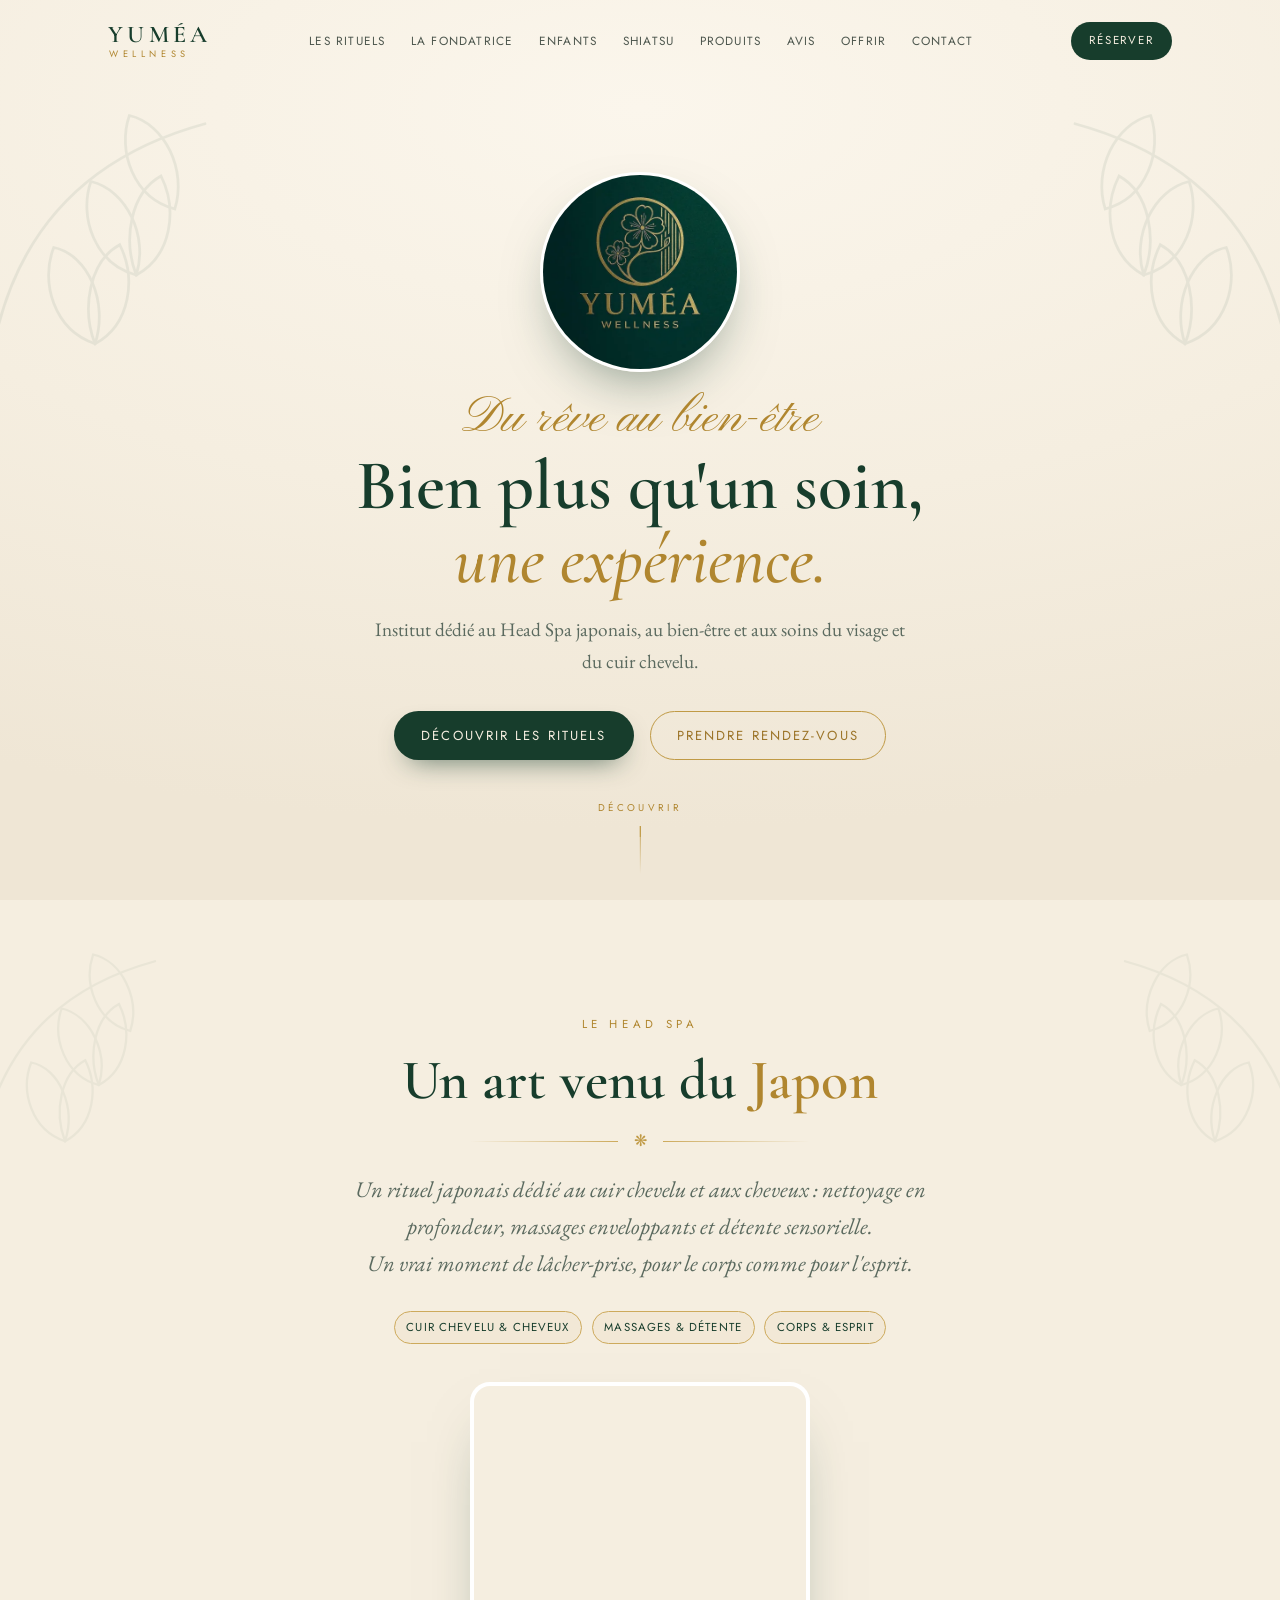
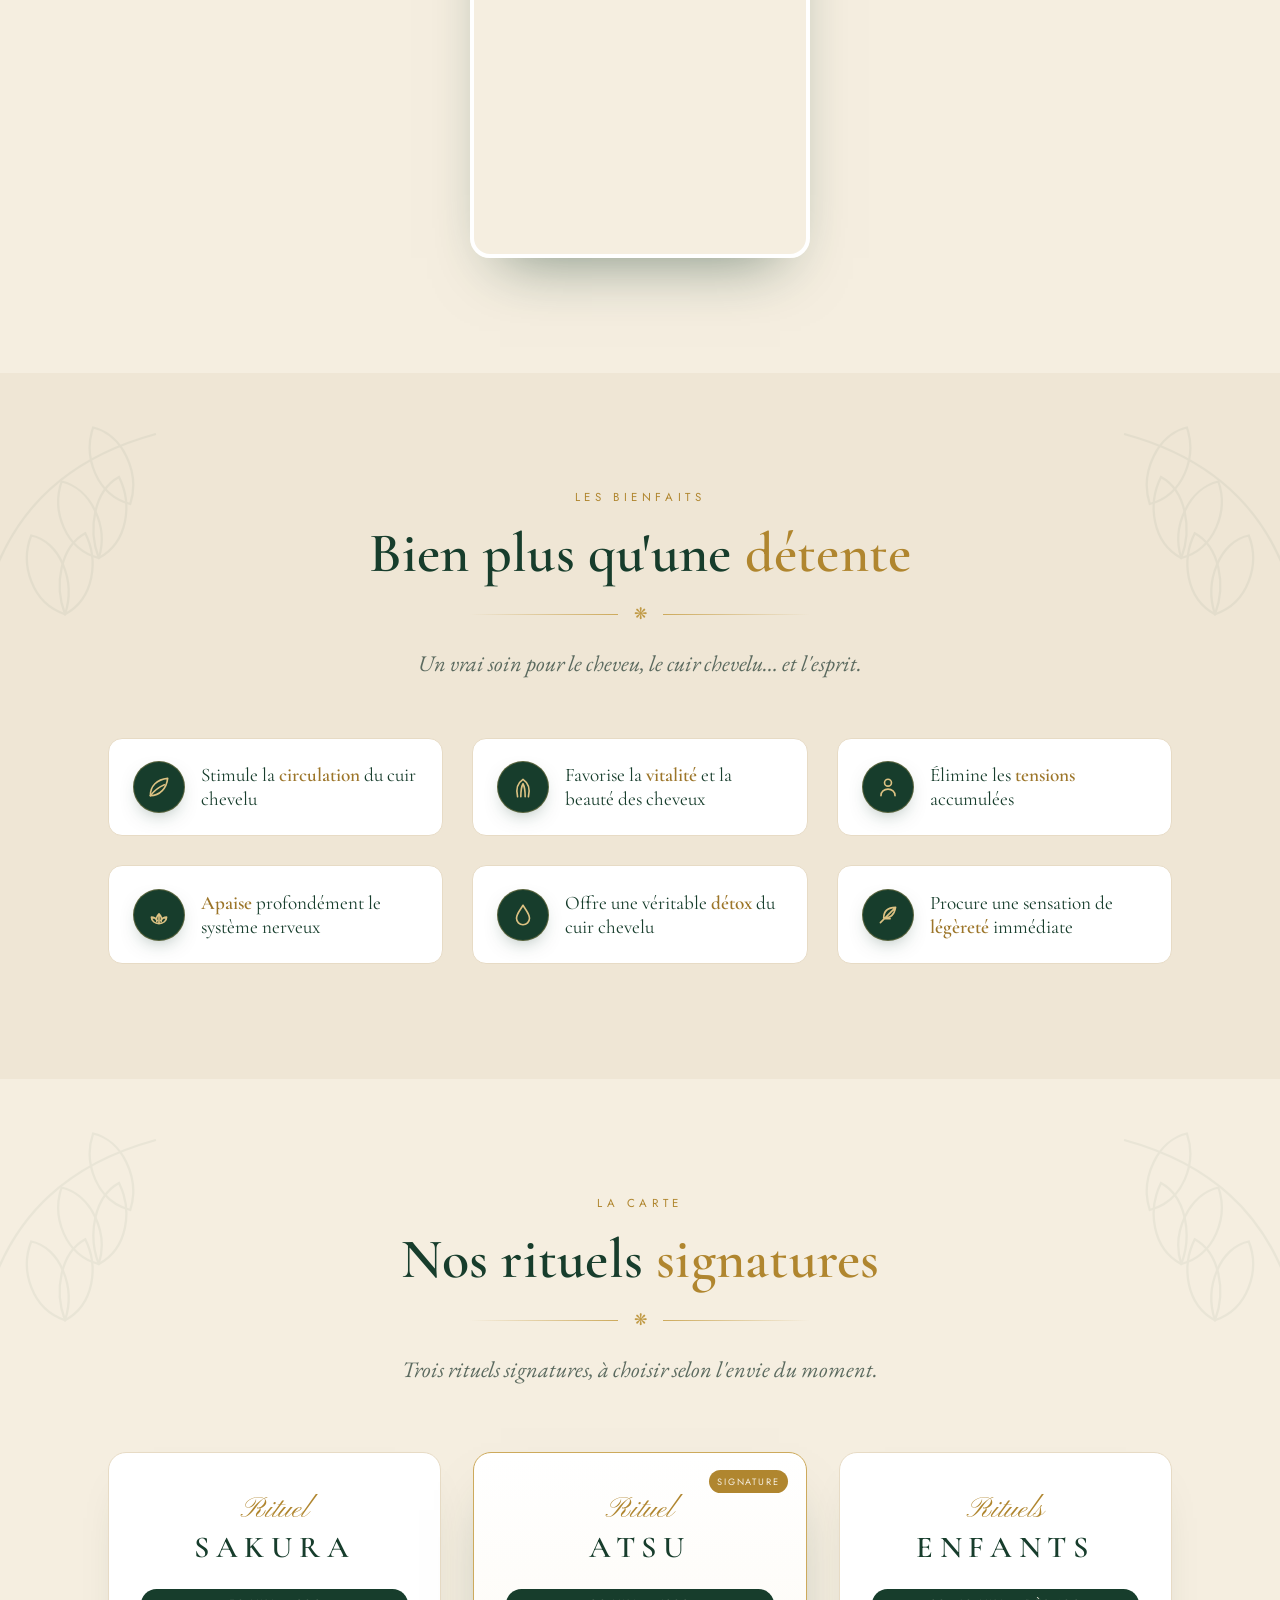
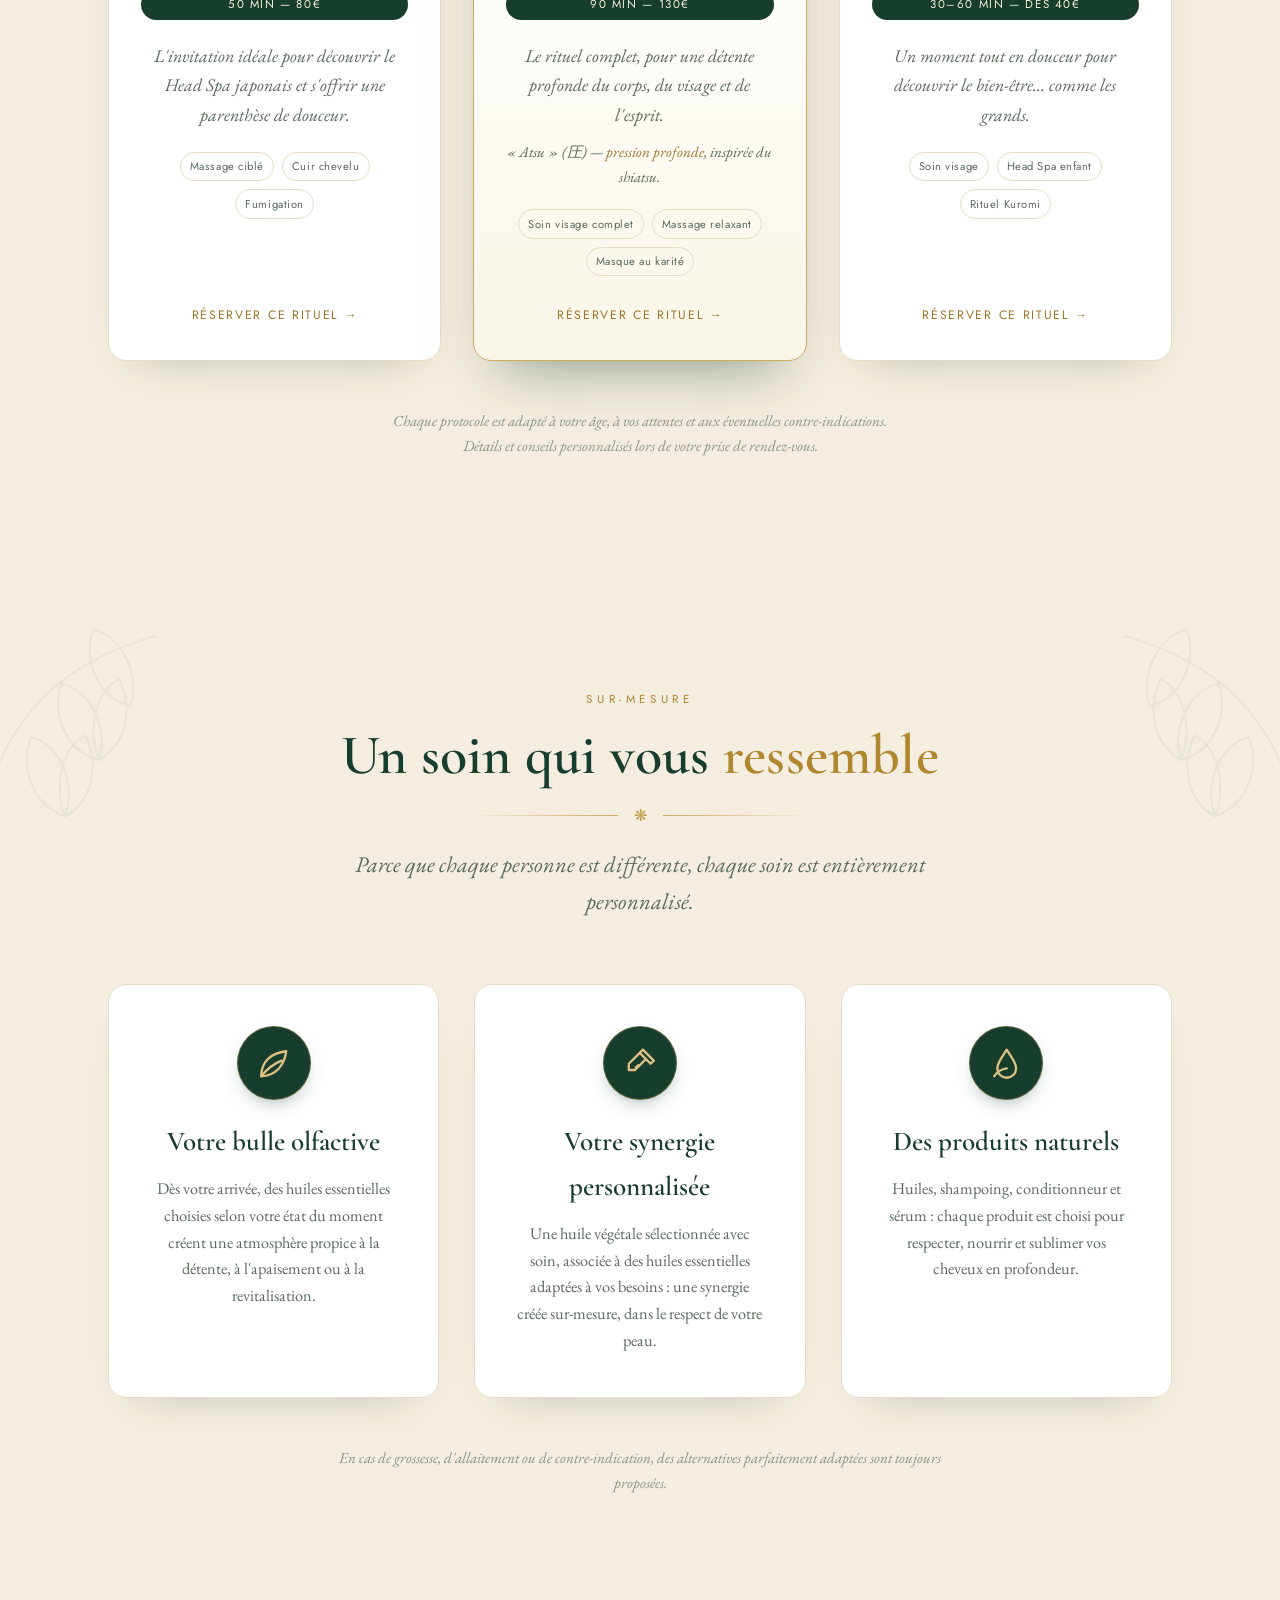
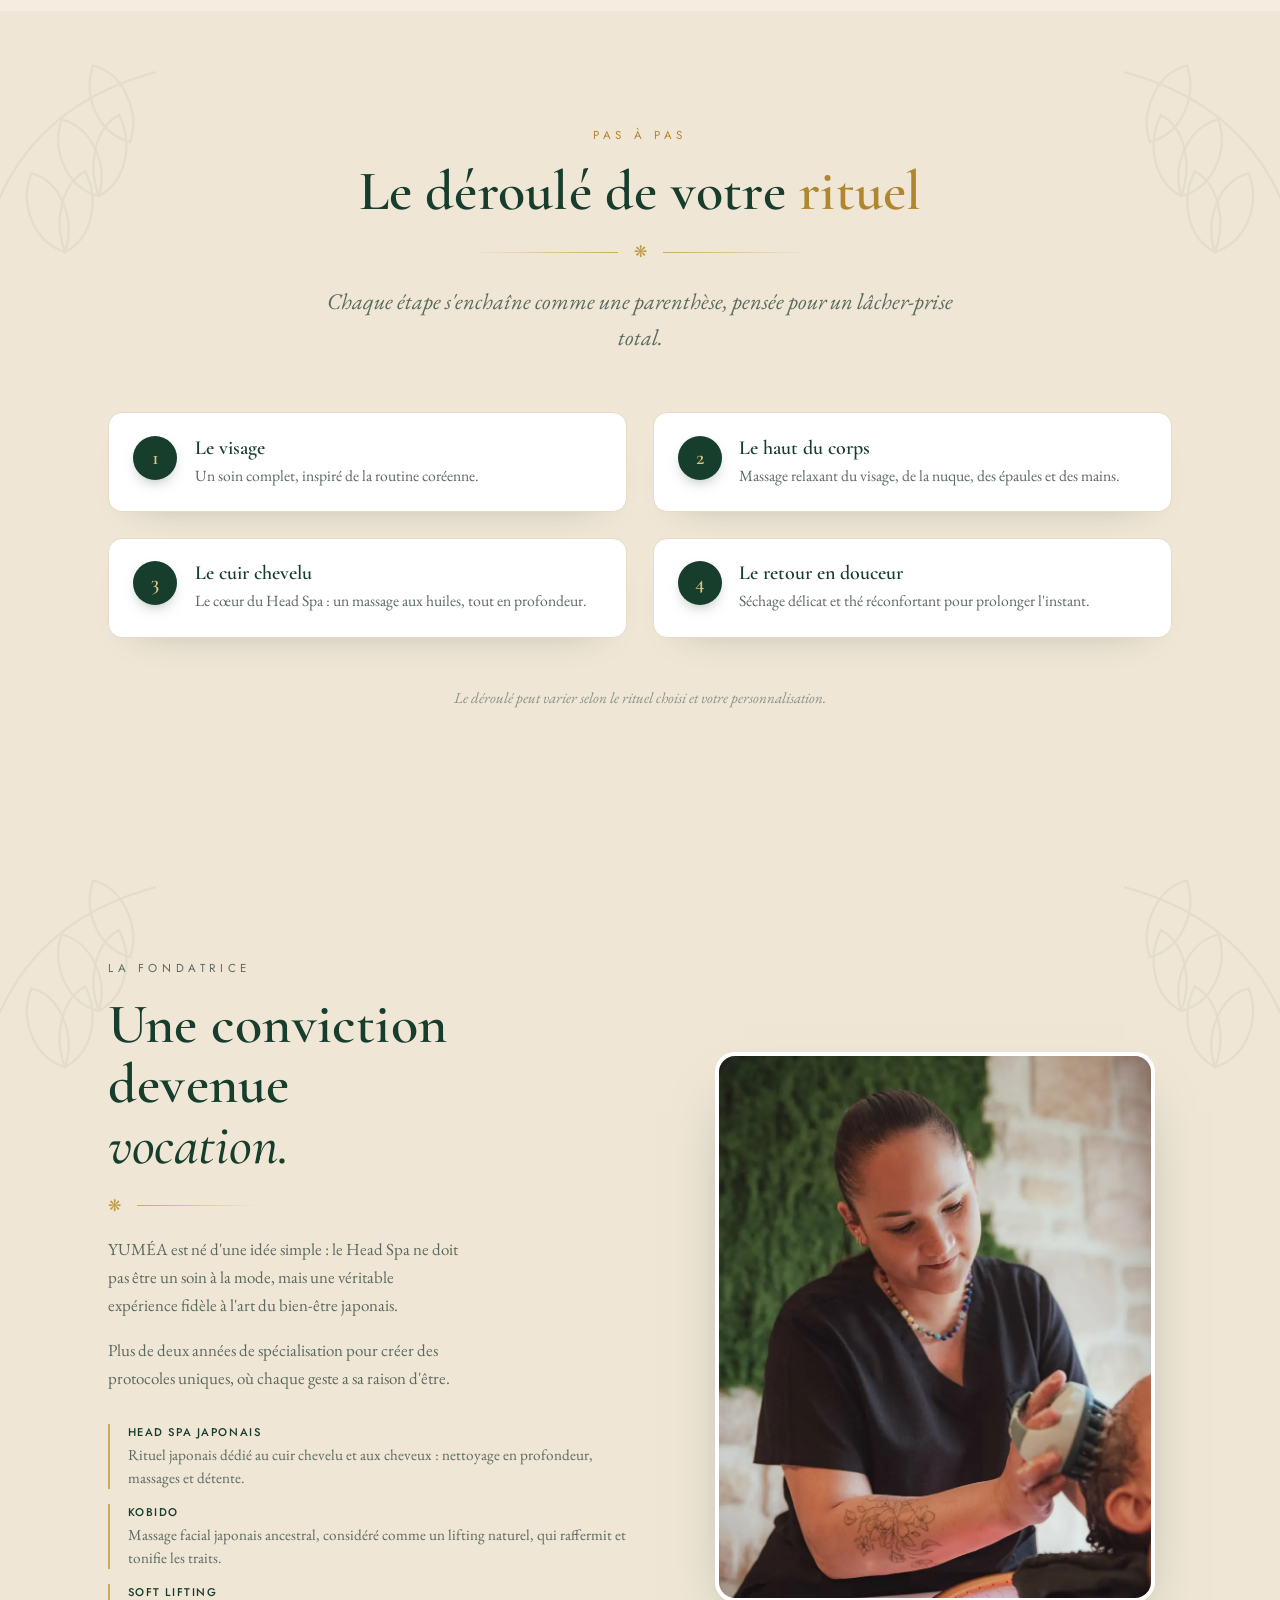
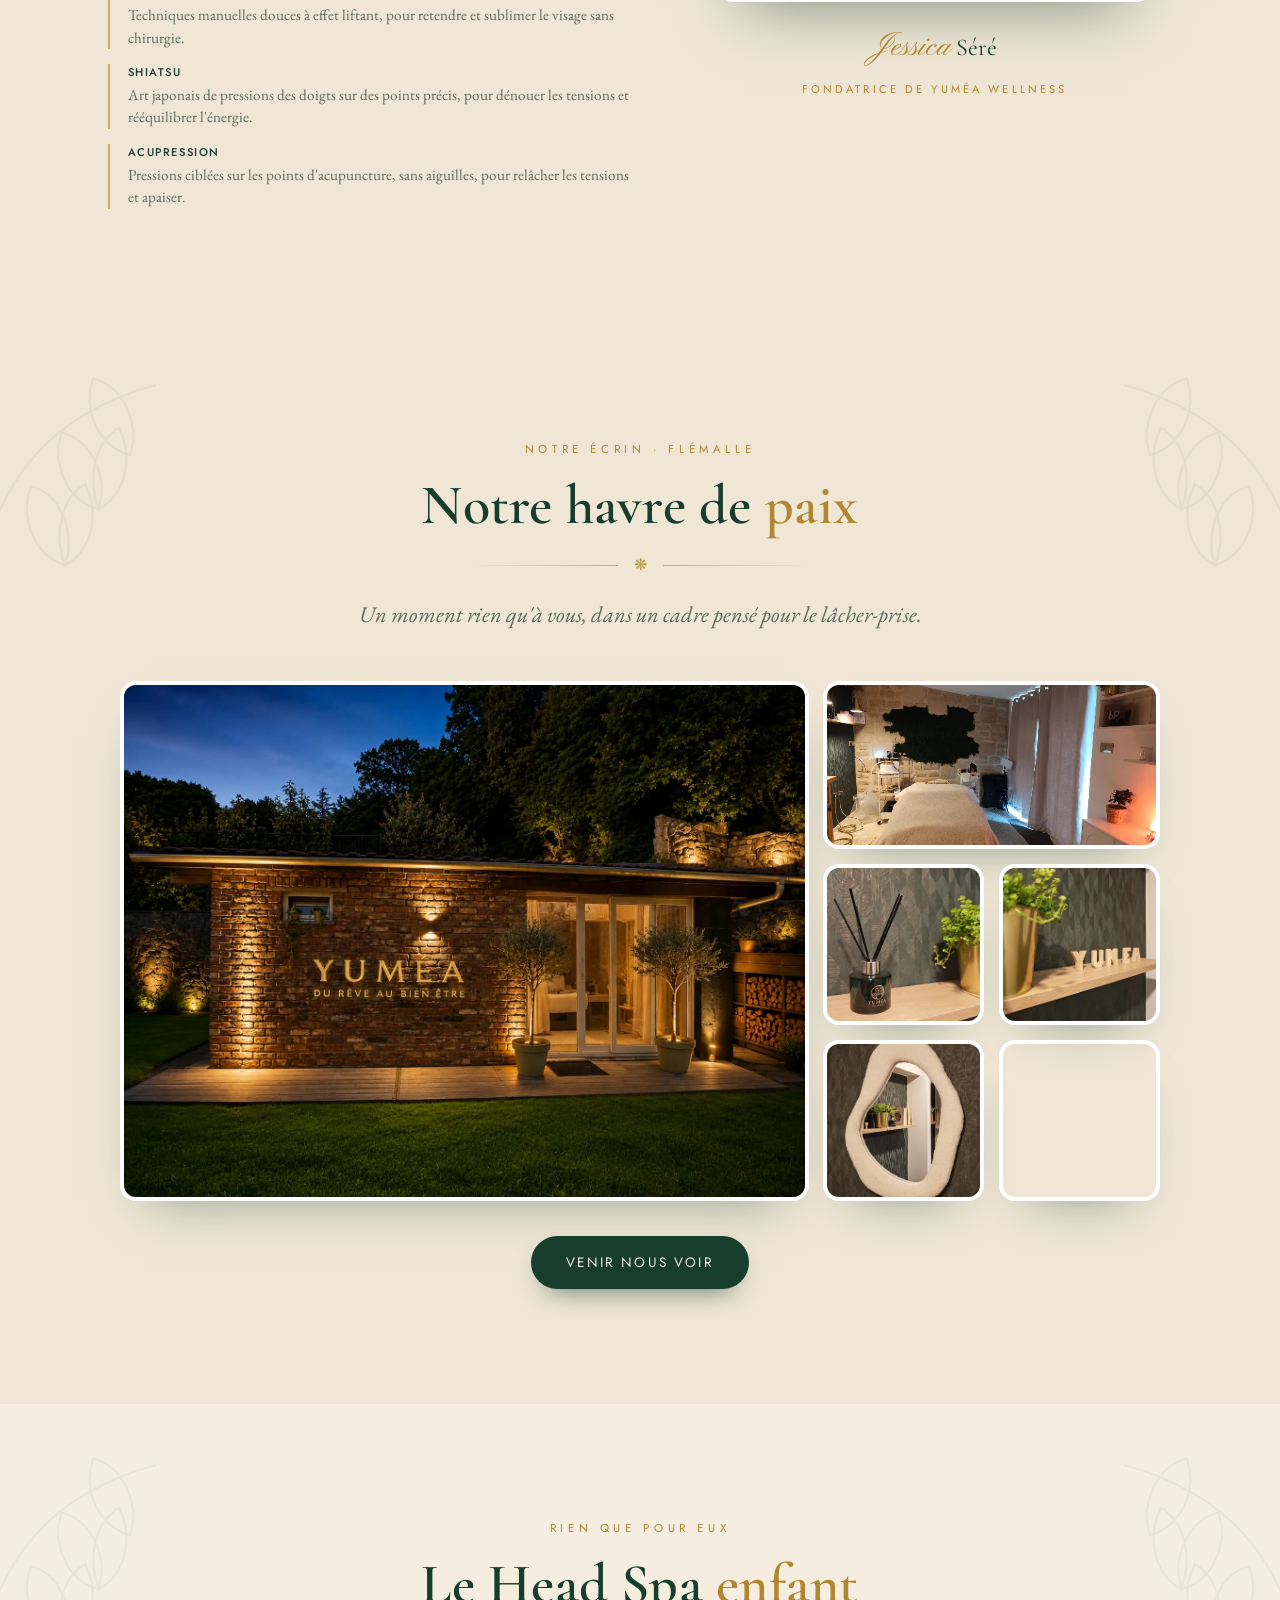
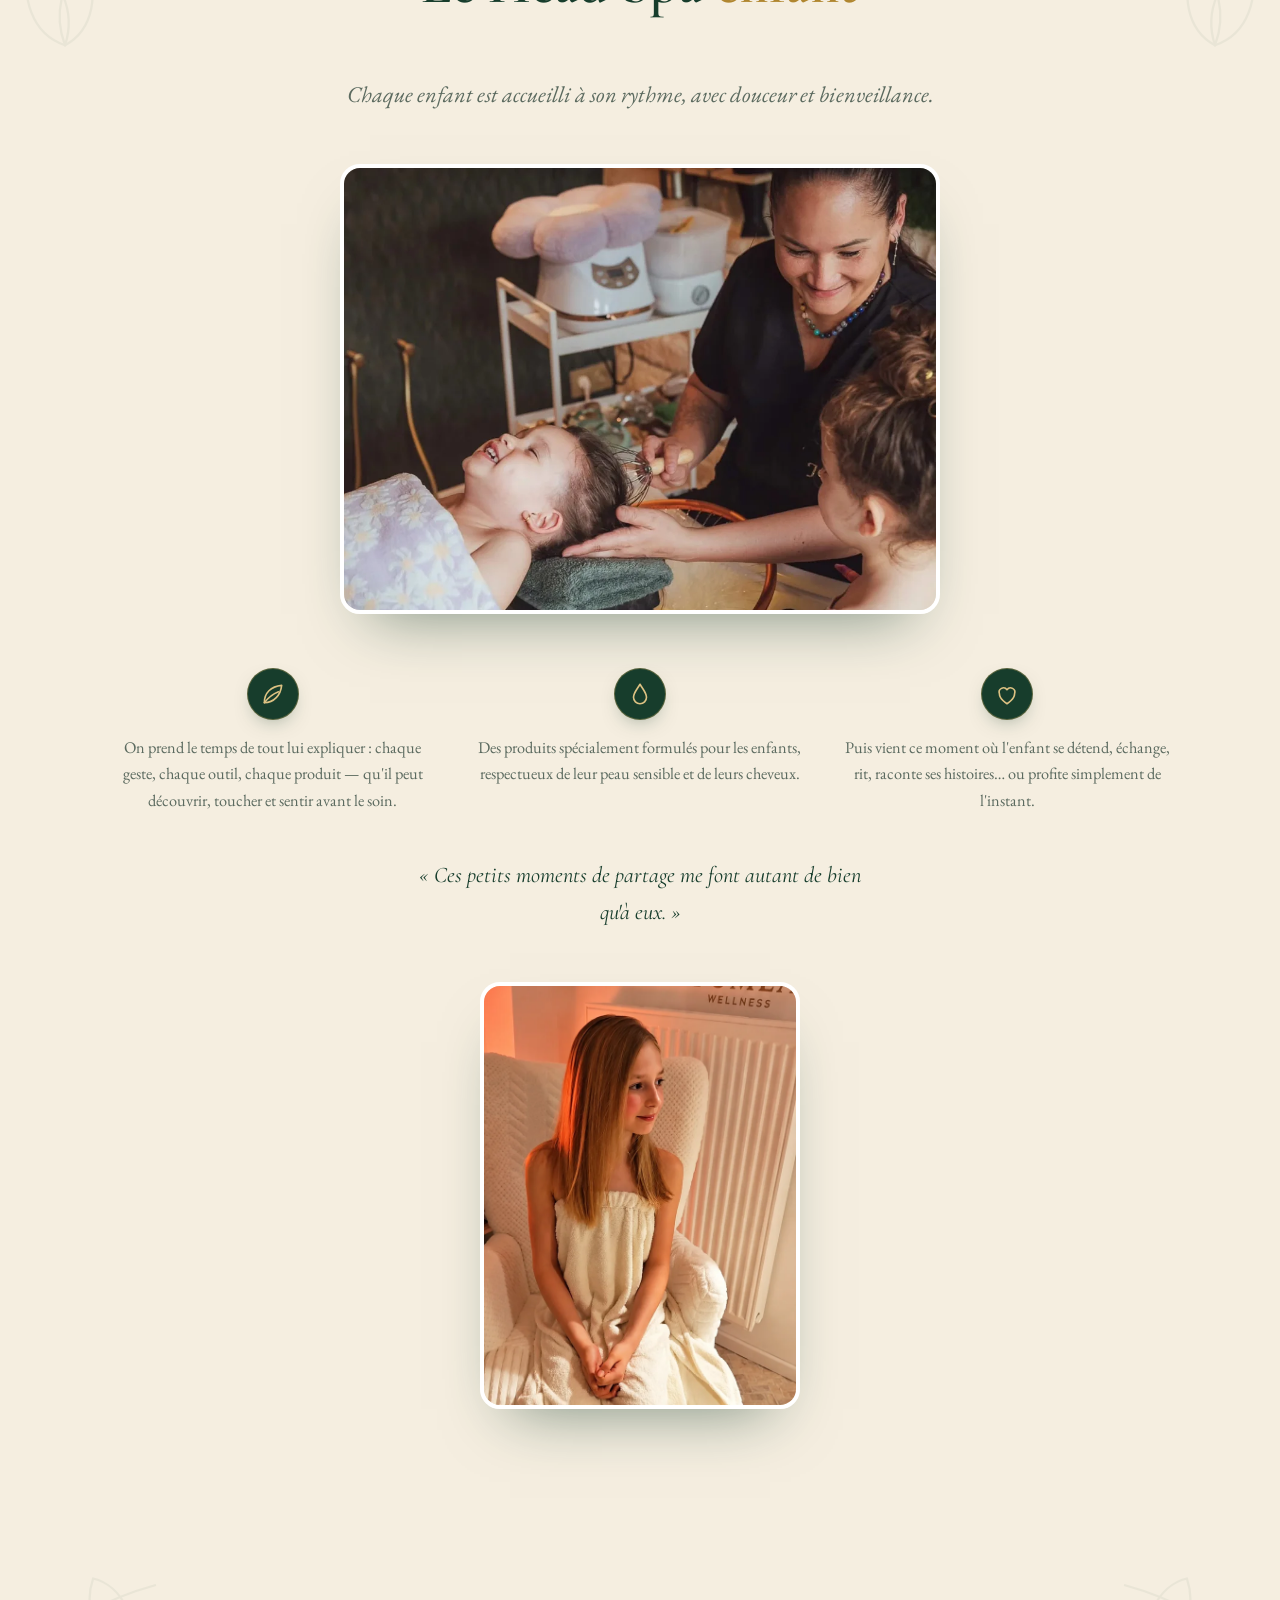
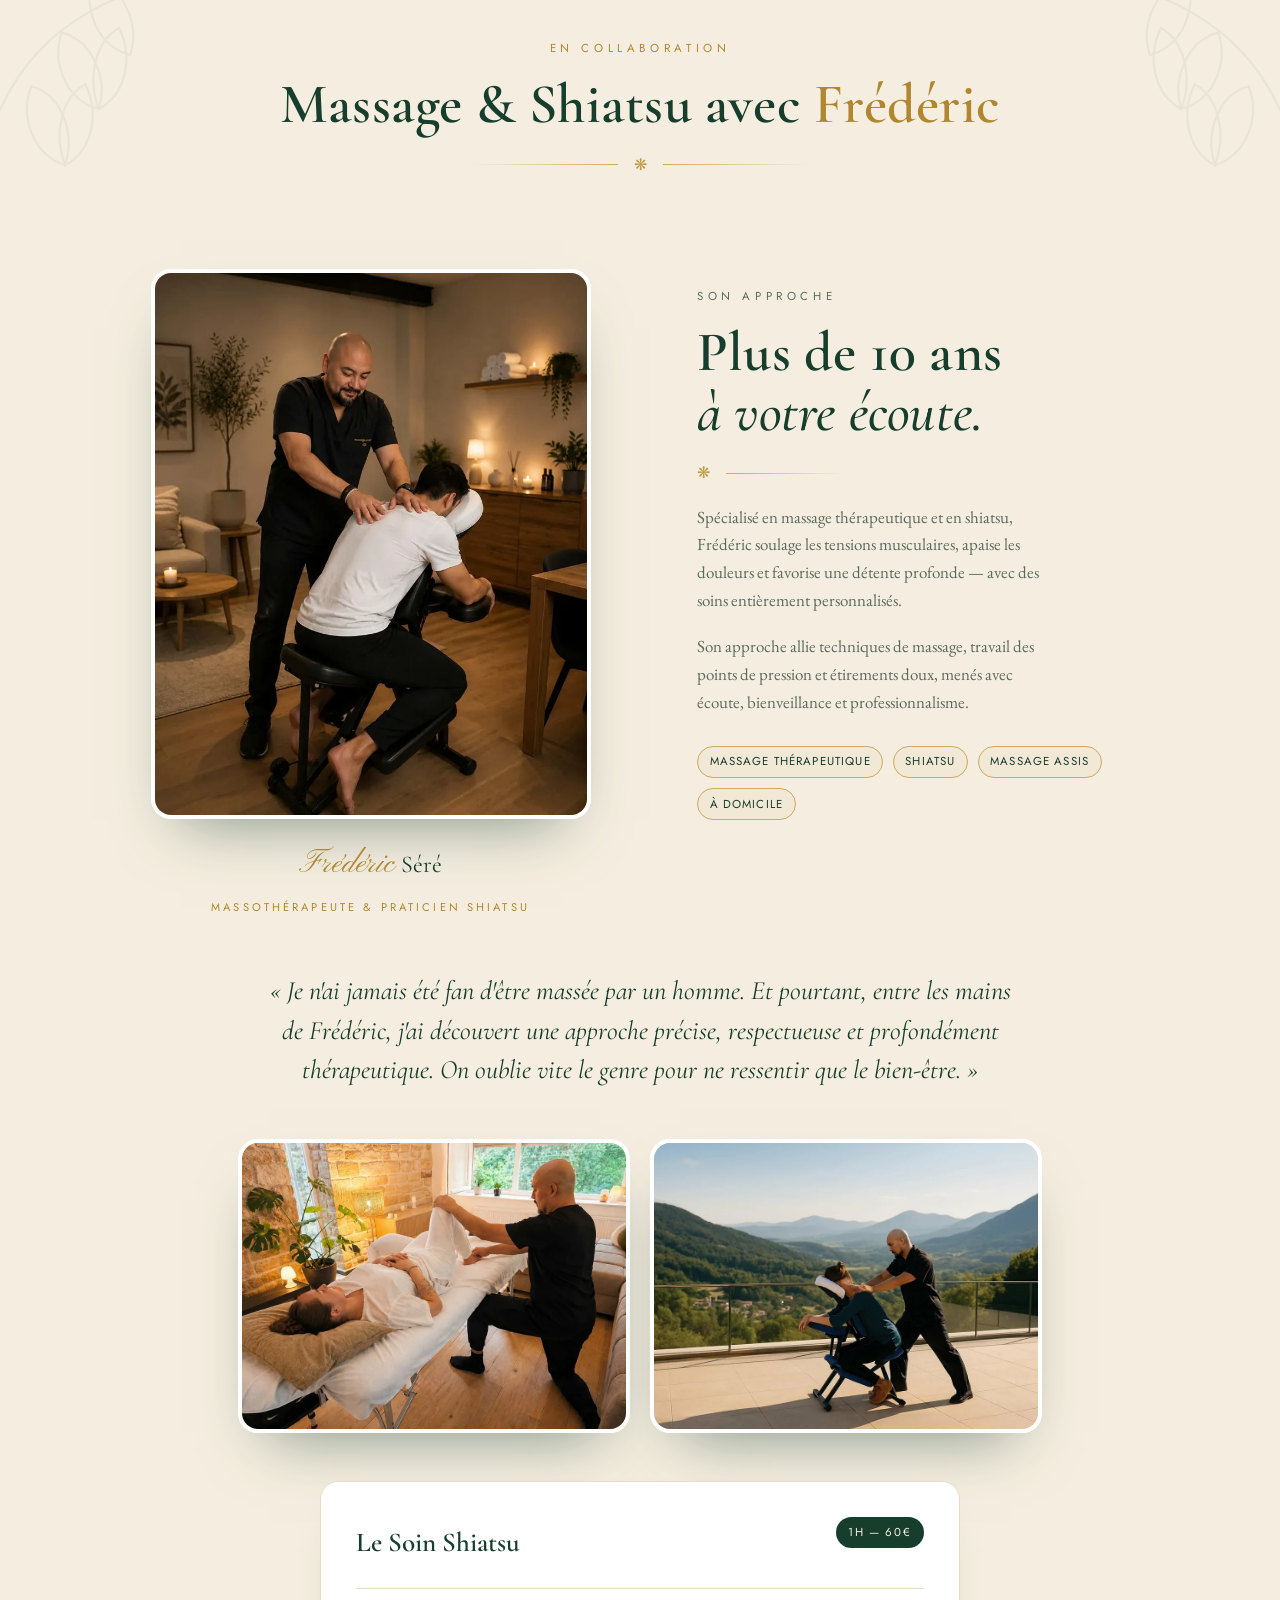
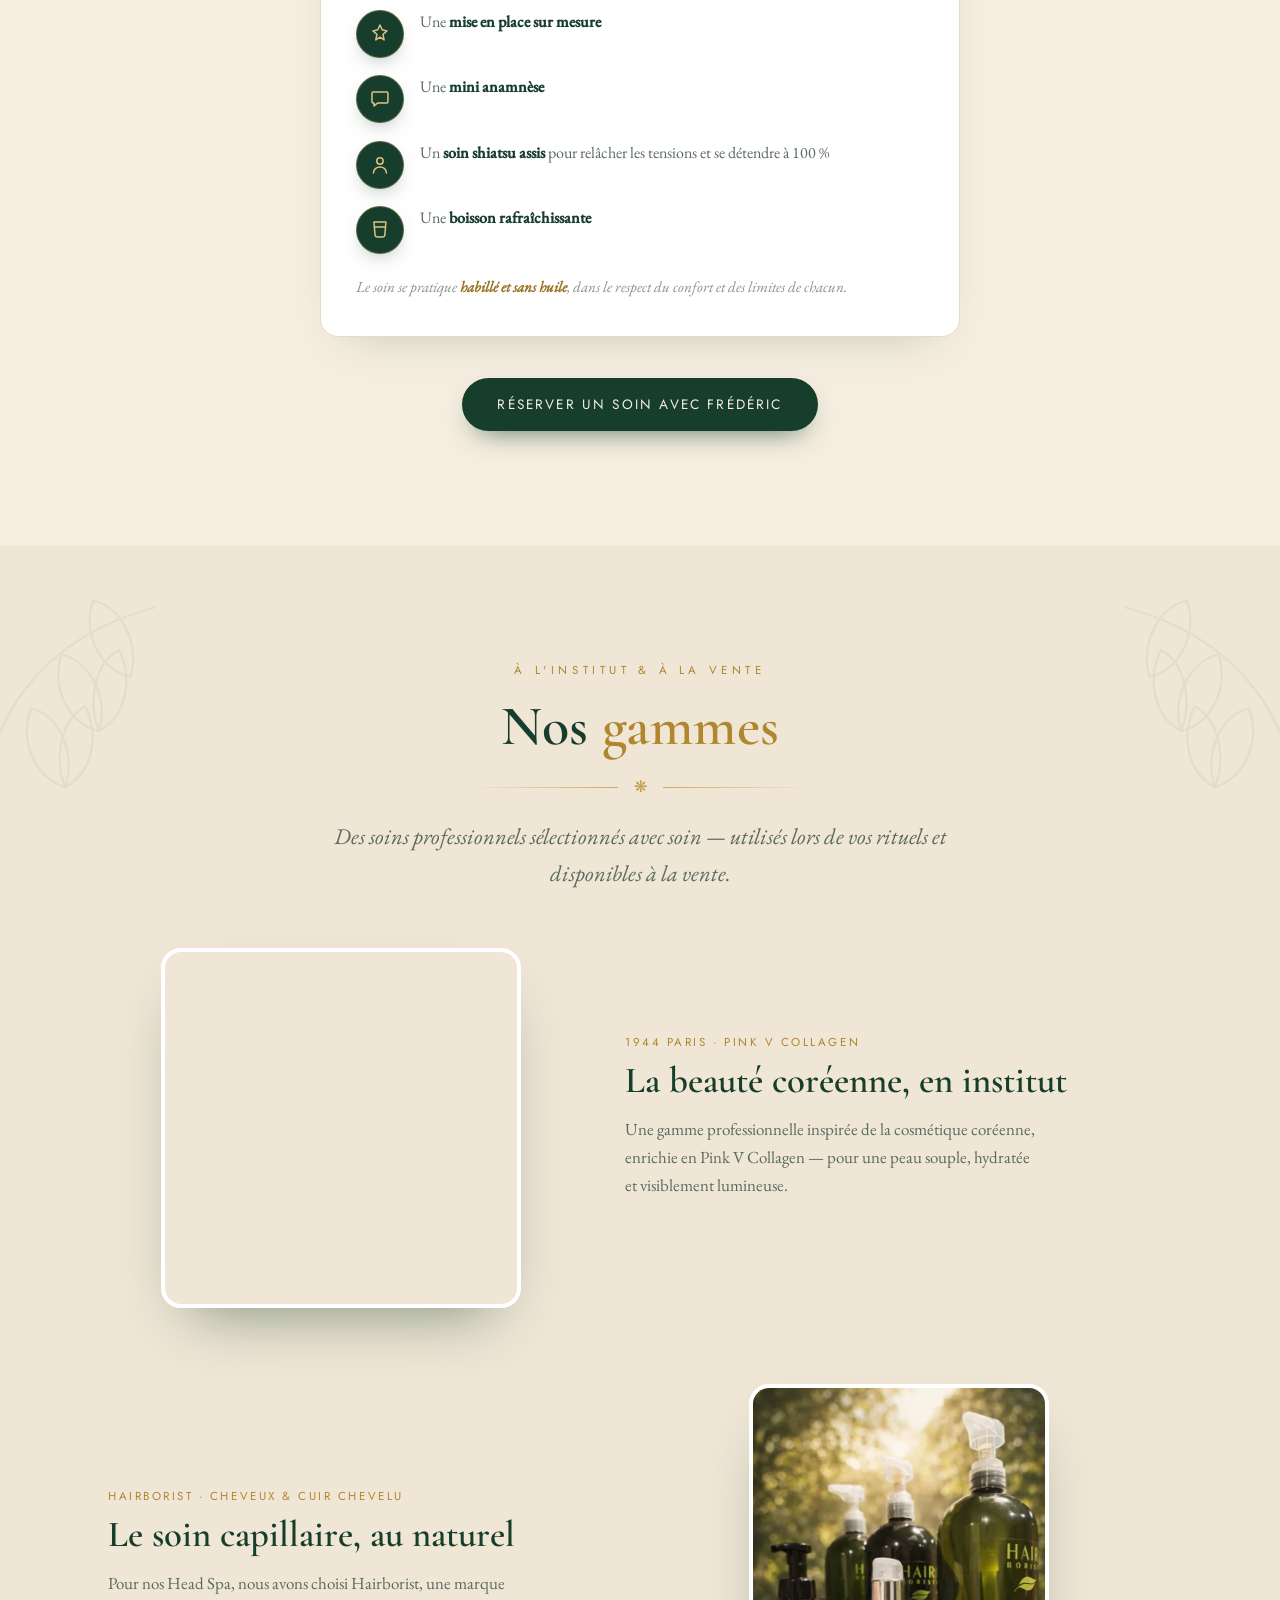
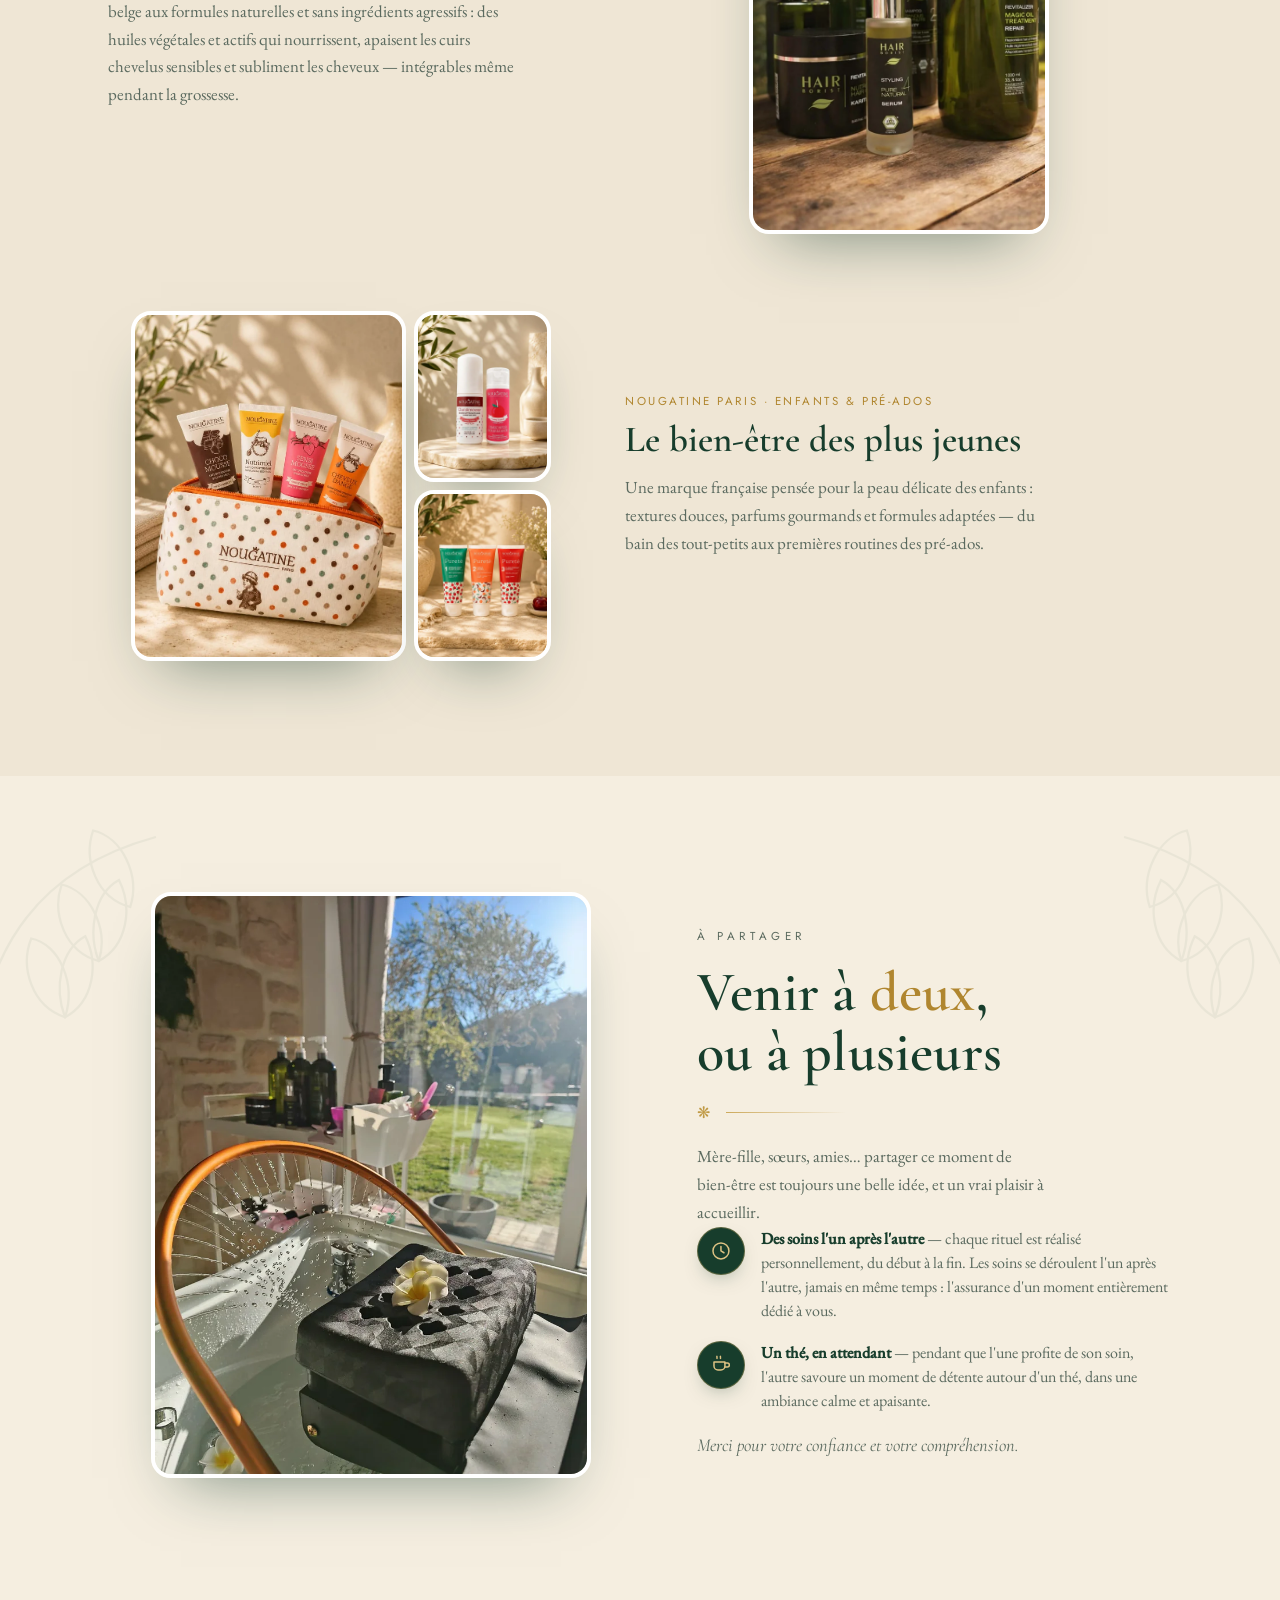
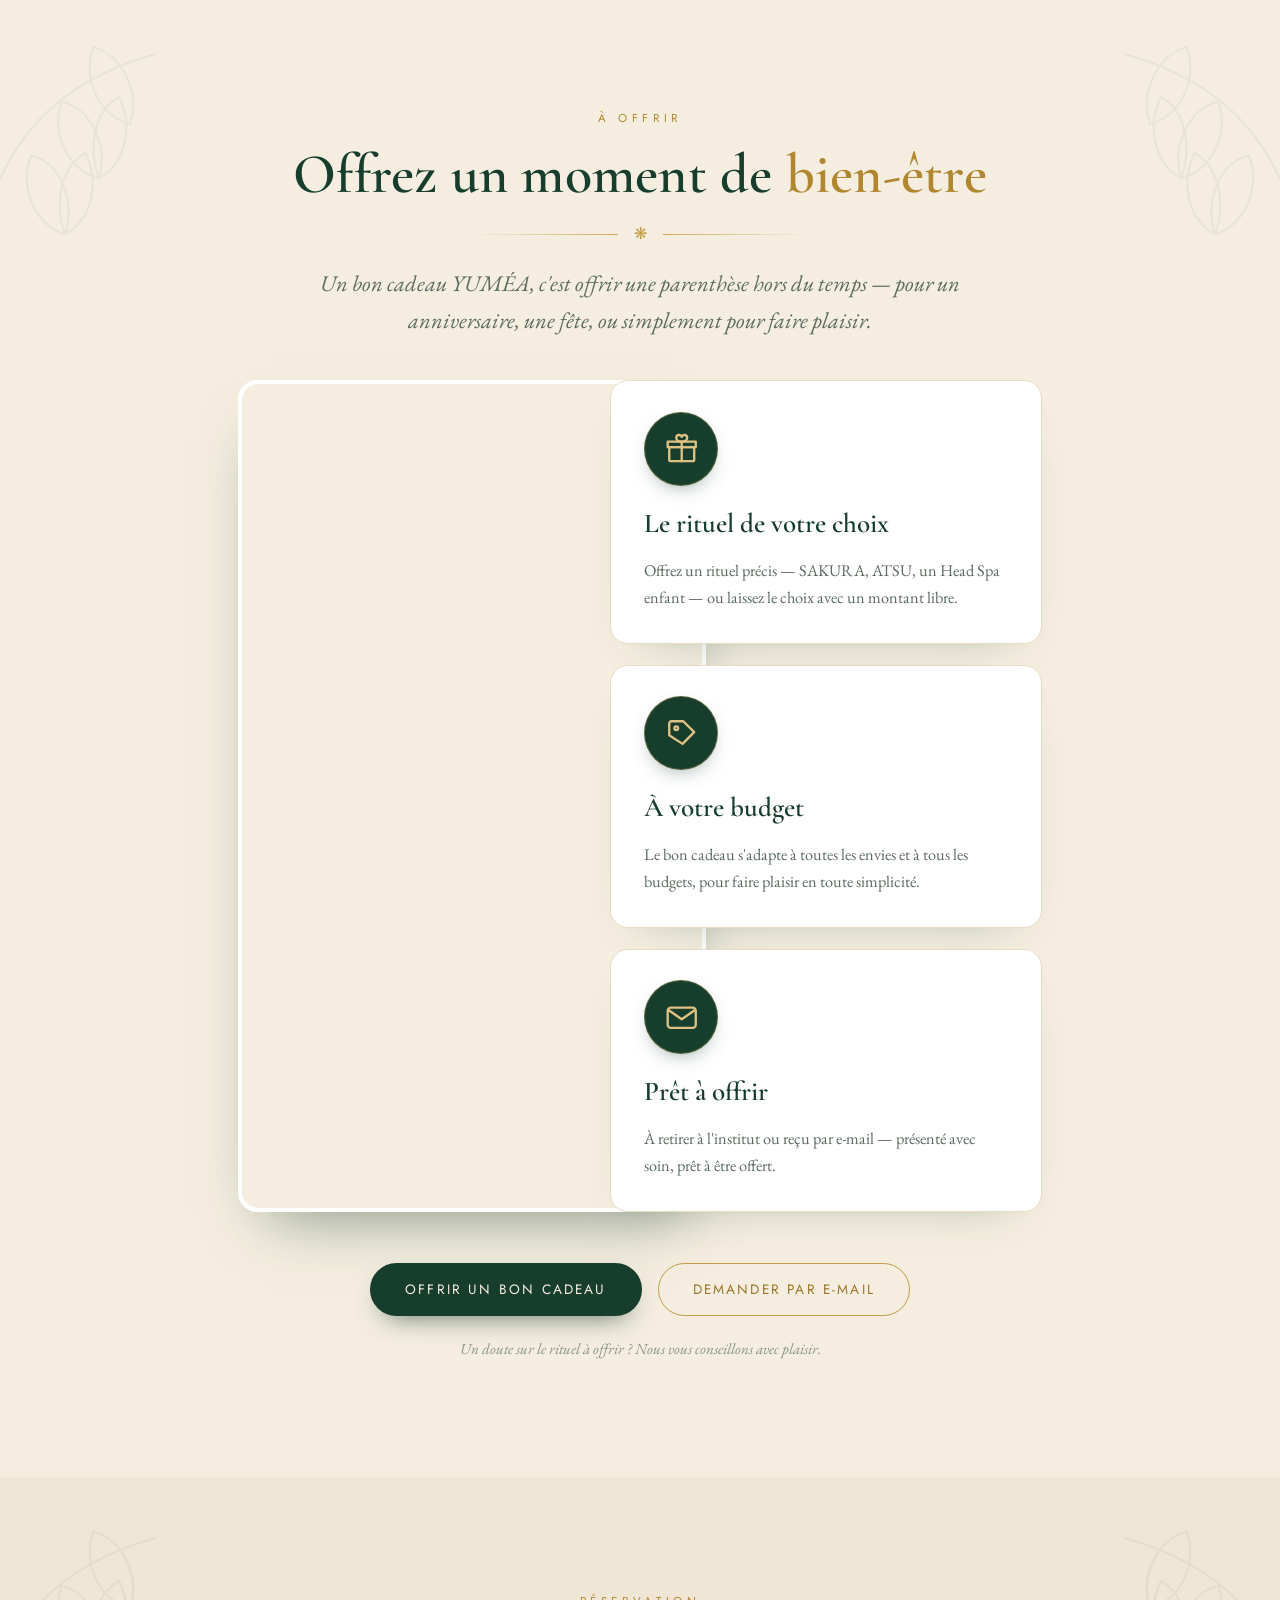
==== index.html @ d2bad8bb "Lie le crédit photos Studio 981 vers 981.be Co-Authored-By: Claude Opus 4.8 <noreply@anthropic.com> " ====
<!DOCTYPE html>
<html lang="fr">
<head>
  <meta charset="UTF-8" />
  <meta name="viewport" content="width=device-width, initial-scale=1.0" />
  <title>YUMÉA Wellness — Du rêve au bien-être · Head Spa japonais à Flémalle</title>
  <meta name="description" content="YUMÉA Wellness, institut dédié au Head Spa japonais, au bien-être et aux soins du visage et du cuir chevelu à Flémalle. Chaque rituel est une expérience sensorielle unique, entièrement personnalisée. Sur rendez-vous." />
  <meta name="theme-color" content="#f2ebdc" />
  <meta name="author" content="YUMÉA Wellness" />
  <link rel="canonical" href="https://yumea-wellness.be/" />

  <meta property="og:type" content="website" />
  <meta property="og:site_name" content="YUMÉA Wellness" />
  <meta property="og:title" content="YUMÉA Wellness — Du rêve au bien-être" />
  <meta property="og:description" content="Institut dédié au Head Spa japonais à Flémalle. Vivez une véritable expérience sensorielle, entièrement personnalisée." />
  <meta property="og:url" content="https://yumea-wellness.be/" />
  <meta property="og:image" content="https://yumea-wellness.be/assets/logo.jpeg" />
  <meta property="og:image:width" content="512" />
  <meta property="og:image:height" content="512" />
  <meta property="og:image:alt" content="Logo YUMÉA Wellness" />
  <meta property="og:locale" content="fr_BE" />
  <meta name="twitter:card" content="summary_large_image" />

  <link rel="icon" href="assets/favicon.svg" type="image/svg+xml" />
  <link rel="apple-touch-icon" href="assets/logo.jpeg" />

  <link rel="preload" as="image" href="assets/logo.webp" fetchpriority="high" />
  <link rel="preload" as="font" type="font/woff2" href="assets/fonts/cormorant-garamond-600.woff2" crossorigin />
  <link rel="preload" as="font" type="font/woff2" href="assets/fonts/eb-garamond-400.woff2" crossorigin />

  <link rel="stylesheet" href="css/fonts.css?v=1" />
  <link rel="stylesheet" href="css/styles.css?v=26" />

  <script type="application/ld+json">
  {
    "@context": "https://schema.org",
    "@type": "HealthAndBeautyBusiness",
    "name": "YUMÉA Wellness",
    "description": "Institut dédié au Head Spa japonais, au bien-être et aux soins du visage et du cuir chevelu à Flémalle.",
    "image": "https://yumea-wellness.be/assets/logo.jpeg",
    "url": "https://yumea-wellness.be",
    "telephone": "+32498691136",
    "email": "contact@yumea-wellness.be",
    "priceRange": "€€",
    "currenciesAccepted": "EUR",
    "address": {
      "@type": "PostalAddress",
      "streetAddress": "Rue de la Rochette 66",
      "postalCode": "4400",
      "addressLocality": "Flémalle",
      "addressCountry": "BE"
    },
    "vatID": "BE1031330922",
    "sameAs": [
      "https://www.instagram.com/yumea_wellness",
      "https://www.facebook.com/share/1LDt48tVmh/"
    ],
    "aggregateRating": {
      "@type": "AggregateRating",
      "ratingValue": "5.0",
      "reviewCount": "9",
      "bestRating": "5"
    },
    "review": [
      { "@type": "Review", "author": { "@type": "Person", "name": "Sarah VL" }, "reviewRating": { "@type": "Rating", "ratingValue": "5" }, "reviewBody": "Un merveilleux moment hors du temps dans une bulle de bien-être. Quelle bienveillance, quelle douceur, je reviendrai sans aucune hésitation." },
      { "@type": "Review", "author": { "@type": "Person", "name": "Océane Compart" }, "reviewRating": { "@type": "Rating", "ratingValue": "5" }, "reviewBody": "Un immense merci pour cette expérience incroyable de Head Spa. Jess est vraiment exceptionnelle, passionnée. Je recommande les yeux fermés !" },
      { "@type": "Review", "author": { "@type": "Person", "name": "Audrey Triffaux" }, "reviewRating": { "@type": "Rating", "ratingValue": "5" }, "reviewBody": "1h30 de détente absolue. Une merveille, ces soins du visage et du cuir chevelu. Nous reviendrons sans aucun doute." }
    ]
  }
  </script>
</head>
<body>

  <!-- Pétales / feuilles décoratives -->
  <div class="petals" aria-hidden="true"></div>

  <!-- ===== NAV ===== -->
  <header class="nav" id="nav">
    <div class="nav__inner">
      <a href="#hero" class="nav__brand" aria-label="YUMÉA Wellness — accueil">
        <span class="nav__brand-name">YUMÉA</span>
        <span class="nav__brand-sub">Wellness</span>
      </a>

      <nav class="nav__links" aria-label="Navigation principale">
        <a href="#rituels">Les rituels</a>
        <a href="#fondatrice">La fondatrice</a>
        <a href="#enfants">Enfants</a>
        <a href="#frederic">Shiatsu</a>
        <a href="#produits">Produits</a>
        <a href="#avis">Avis</a>
        <a href="#cadeaux">Offrir</a>
        <a href="#contact">Contact</a>
      </nav>

      <a href="#reservation" class="btn btn--nav">Réserver</a>

      <button class="nav__burger" id="burger" aria-label="Ouvrir le menu" aria-expanded="false">
        <span></span><span></span><span></span>
      </button>
    </div>
  </header>

  <!-- Drawer mobile -->
  <div class="drawer" id="drawer" aria-hidden="true">
    <nav class="drawer__links" aria-label="Navigation mobile">
      <a href="#rituels">Les rituels</a>
      <a href="#fondatrice">La fondatrice</a>
      <a href="#enfants">Enfants</a>
      <a href="#frederic">Shiatsu</a>
      <a href="#produits">Produits</a>
      <a href="#avis">Avis</a>
      <a href="#cadeaux">Offrir</a>
      <a href="#contact">Contact</a>
      <a href="#reservation" class="btn btn--primary drawer__cta">Réserver</a>
    </nav>
  </div>

  <main>

    <!-- ===== HERO ===== -->
    <section class="hero leafbg" id="hero">
      <div class="hero__inner reveal">
        <img src="assets/logo.webp" alt="Logo YUMÉA Wellness" class="hero__logo" width="440" height="440" decoding="async" fetchpriority="high" />
        <p class="script hero__script">Du rêve au bien-être</p>
        <h1 class="hero__title">Bien plus qu'un soin,<br /><span class="gold">une expérience.</span></h1>
        <p class="hero__lead">Institut dédié au Head&nbsp;Spa japonais, au bien-être et aux soins du visage et du cuir chevelu.</p>
        <div class="hero__actions">
          <a href="#rituels" class="btn btn--primary">Découvrir les rituels</a>
          <a href="#reservation" class="btn btn--ghost">Prendre rendez-vous</a>
        </div>
      </div>
      <a href="#headspa" class="hero__scroll" aria-label="Faire défiler vers le contenu">
        <span class="hero__scroll-txt">Découvrir</span>
        <span class="hero__scroll-line"></span>
      </a>
    </section>

    <!-- ===== LE HEAD SPA, C'EST QUOI ? ===== -->
    <section class="section headspa leafbg" id="headspa">
      <div class="container narrow center">
        <p class="eyebrow reveal">Le Head Spa</p>
        <h2 class="display reveal">Un art venu du <span class="gold">Japon</span></h2>
        <div class="ornament reveal"><span class="orn-line"></span><span class="orn-mark">❋</span><span class="orn-line"></span></div>
        <p class="lede reveal">Un rituel japonais dédié au cuir chevelu et aux cheveux&nbsp;: nettoyage en profondeur, massages enveloppants et détente sensorielle.<br />Un vrai moment de lâcher-prise, pour le corps comme pour l'esprit.</p>
        <ul class="pills pills--center reveal">
          <li>Cuir chevelu &amp; cheveux</li><li>Massages &amp; détente</li><li>Corps &amp; esprit</li>
        </ul>
        <div class="photo headspa__photo reveal"><img src="assets/headspa-vert.webp" alt="Un Head Spa en cours à l'institut YUMÉA Wellness, cheveux baignés sous l'arceau d'eau" width="485" height="677" loading="lazy" decoding="async" /></div>
      </div>
    </section>

    <!-- ===== BIENFAITS ===== -->
    <section class="section benefits leafbg" id="bienfaits">
      <div class="container center">
        <p class="eyebrow reveal">Les bienfaits</p>
        <h2 class="display reveal">Bien plus qu'une <span class="gold">détente</span></h2>
        <div class="ornament reveal"><span class="orn-line"></span><span class="orn-mark">❋</span><span class="orn-line"></span></div>
        <p class="lede reveal">Un vrai soin pour le cheveu, le cuir chevelu… et l'esprit.</p>
      </div>
      <div class="container benefit-grid">
        <div class="benefit reveal"><span class="badge"><svg class="ico" viewBox="0 0 24 24" fill="none" stroke="currentColor" stroke-width="1.5" stroke-linecap="round" stroke-linejoin="round"><path d="M4 20C4 11 10 5 20 4 19 13 13 20 4 20Z"/><path d="M4 20C8 15 12 12 17 10"/></svg></span><p>Stimule la <b>circulation</b> du cuir chevelu</p></div>
        <div class="benefit reveal"><span class="badge"><svg class="ico" viewBox="0 0 24 24" fill="none" stroke="currentColor" stroke-width="1.5" stroke-linecap="round" stroke-linejoin="round"><path d="M7 21c-1.5-6-1-12 5-16 6 4 6.5 10 5 16M10 21c0-5 .3-9 2-12 1.7 3 2 7 2 12"/></svg></span><p>Favorise la <b>vitalité</b> et la beauté des cheveux</p></div>
        <div class="benefit reveal"><span class="badge"><svg class="ico" viewBox="0 0 24 24" fill="none" stroke="currentColor" stroke-width="1.5" stroke-linecap="round" stroke-linejoin="round"><circle cx="12" cy="8" r="3.2"/><path d="M5.5 20c0-3.6 2.9-6 6.5-6s6.5 2.4 6.5 6"/></svg></span><p>Élimine les <b>tensions</b> accumulées</p></div>
        <div class="benefit reveal"><span class="badge"><svg class="ico" viewBox="0 0 24 24" fill="none" stroke="currentColor" stroke-width="1.5" stroke-linecap="round" stroke-linejoin="round"><path d="M12 20c-4 0-7-2.7-7-6 2.2 0 4.2 1 5.4 3M12 20c4 0 7-2.7 7-6-2.2 0-4.2 1-5.4 3M12 20c0-3 0-6 0-9-1.8 1.8-2.8 4.6-2 7M12 20c0-3 0-6 0-9 1.8 1.8 2.8 4.6 2 7"/></svg></span><p><b>Apaise</b> profondément le système nerveux</p></div>
        <div class="benefit reveal"><span class="badge"><svg class="ico" viewBox="0 0 24 24" fill="none" stroke="currentColor" stroke-width="1.5" stroke-linecap="round" stroke-linejoin="round"><path d="M12 3c3 5 6 8 6 12a6 6 0 0 1-12 0c0-4 3-7 6-12Z"/></svg></span><p>Offre une véritable <b>détox</b> du cuir chevelu</p></div>
        <div class="benefit reveal"><span class="badge"><svg class="ico" viewBox="0 0 24 24" fill="none" stroke="currentColor" stroke-width="1.5" stroke-linecap="round" stroke-linejoin="round"><path d="M5 19 19 5M19 5c-7 0-11 3.5-11 10 6.5 0 10-4 11-10ZM8.5 15.5H14"/></svg></span><p>Procure une sensation de <b>légèreté</b> immédiate</p></div>
      </div>
    </section>

    <!-- ===== RITUELS ===== -->
    <section class="section rituels leafbg" id="rituels">
      <div class="container center">
        <p class="eyebrow reveal">La carte</p>
        <h2 class="display reveal">Nos rituels <span class="gold">signatures</span></h2>
        <div class="ornament reveal"><span class="orn-line"></span><span class="orn-mark">❋</span><span class="orn-line"></span></div>
        <p class="lede reveal">Trois rituels signatures, à choisir selon l'envie du moment.</p>
      </div>

      <div class="container cards">
        <article class="card reveal">
          <p class="card__script script">Rituel</p>
          <h3 class="card__name">SAKURA</h3>
          <span class="card__pill">50 min — 80€</span>
          <p class="card__desc">L'invitation idéale pour découvrir le Head&nbsp;Spa japonais et s'offrir une parenthèse de douceur.</p>
          <ul class="card__tags"><li>Massage ciblé</li><li>Cuir chevelu</li><li>Fumigation</li></ul>
          <a href="#reservation" data-rituel="SAKURA" class="card__link">Réserver ce rituel →</a>
        </article>

        <article class="card card--feature reveal">
          <span class="card__badge">Signature</span>
          <p class="card__script script">Rituel</p>
          <h3 class="card__name">ATSU</h3>
          <span class="card__pill">90 min — 130€</span>
          <p class="card__desc">Le rituel complet, pour une détente profonde du corps, du visage et de l'esprit.</p>
          <p class="card__note">« Atsu » (圧) — <i>pression profonde</i>, inspirée du shiatsu.</p>
          <ul class="card__tags"><li>Soin visage complet</li><li>Massage relaxant</li><li>Masque au karité</li></ul>
          <a href="#reservation" data-rituel="ATSU" class="card__link">Réserver ce rituel →</a>
        </article>

        <article class="card reveal">
          <p class="card__script script">Rituels</p>
          <h3 class="card__name">ENFANTS</h3>
          <span class="card__pill">30–60 min — dès 40€</span>
          <p class="card__desc">Un moment tout en douceur pour découvrir le bien-être… comme les grands.</p>
          <ul class="card__tags"><li>Soin visage</li><li>Head Spa enfant</li><li>Rituel Kuromi</li></ul>
          <a href="#reservation" data-rituel="enfant" class="card__link">Réserver ce rituel →</a>
        </article>
      </div>

      <p class="note container center reveal">Chaque protocole est adapté à votre âge, à vos attentes et aux éventuelles contre-indications.<br />Détails et conseils personnalisés lors de votre prise de rendez-vous.</p>
    </section>

    <!-- ===== SUR-MESURE ===== -->
    <section class="section personnalise leafbg" id="personnalise">
      <div class="container center">
        <p class="eyebrow reveal">Sur-mesure</p>
        <h2 class="display reveal">Un soin qui vous <span class="gold">ressemble</span></h2>
        <div class="ornament reveal"><span class="orn-line"></span><span class="orn-mark">❋</span><span class="orn-line"></span></div>
        <p class="lede reveal">Parce que chaque personne est différente, chaque soin est entièrement personnalisé.</p>
      </div>

      <div class="container duo">
        <article class="duo__card reveal">
          <span class="badge badge--lg"><svg class="ico" viewBox="0 0 24 24" fill="none" stroke="currentColor" stroke-width="1.5" stroke-linecap="round" stroke-linejoin="round"><path d="M4 20C4 11 10 5 20 4 19 13 13 20 4 20Z"/><path d="M4 20C8 15 12 12 17 10"/></svg></span>
          <h3>Votre bulle olfactive</h3>
          <p>Dès votre arrivée, des huiles essentielles choisies selon votre état du moment créent une atmosphère propice à la détente, à l'apaisement ou à la revitalisation.</p>
        </article>
        <article class="duo__card reveal">
          <span class="badge badge--lg"><svg class="ico" viewBox="0 0 24 24" fill="none" stroke="currentColor" stroke-width="1.5" stroke-linecap="round" stroke-linejoin="round"><path d="M14 3l7 7-2 2-7-7ZM12 5 5 12v4h4l7-7"/><path d="M11 13l-1.5 1.5"/></svg></span>
          <h3>Votre synergie personnalisée</h3>
          <p>Une huile végétale sélectionnée avec soin, associée à des huiles essentielles adaptées à vos besoins&nbsp;: une synergie créée sur-mesure, dans le respect de votre peau.</p>
        </article>
        <article class="duo__card reveal">
          <span class="badge badge--lg"><svg class="ico" viewBox="0 0 24 24" fill="none" stroke="currentColor" stroke-width="1.5" stroke-linecap="round" stroke-linejoin="round"><path d="M12 3c3 5 6 8 6 12a6 6 0 0 1-12 0c0-4 3-7 6-12Z"/><path d="M4 20C6 17 8.5 15.5 12 15"/></svg></span>
          <h3>Des produits naturels</h3>
          <p>Huiles, shampoing, conditionneur et sérum&nbsp;: chaque produit est choisi pour respecter, nourrir et sublimer vos cheveux en profondeur.</p>
        </article>
      </div>

      <p class="note container center reveal">En cas de grossesse, d'allaitement ou de contre-indication, des alternatives parfaitement adaptées sont toujours proposées.</p>
    </section>

    <!-- ===== LE DÉROULÉ DU RITUEL ===== -->
    <section class="section deroule leafbg" id="deroule">
      <div class="container center">
        <p class="eyebrow reveal">Pas à pas</p>
        <h2 class="display reveal">Le déroulé de votre <span class="gold">rituel</span></h2>
        <div class="ornament reveal"><span class="orn-line"></span><span class="orn-mark">❋</span><span class="orn-line"></span></div>
        <p class="lede reveal">Chaque étape s'enchaîne comme une parenthèse, pensée pour un lâcher-prise total.</p>
      </div>
      <ol class="steps container">
        <li class="step reveal"><span class="step__num">1</span><div class="step__body"><h3>Le visage</h3><p>Un soin complet, inspiré de la routine coréenne.</p></div></li>
        <li class="step reveal"><span class="step__num">2</span><div class="step__body"><h3>Le haut du corps</h3><p>Massage relaxant du visage, de la nuque, des épaules et des mains.</p></div></li>
        <li class="step reveal"><span class="step__num">3</span><div class="step__body"><h3>Le cuir chevelu</h3><p>Le cœur du Head&nbsp;Spa&nbsp;: un massage aux huiles, tout en profondeur.</p></div></li>
        <li class="step reveal"><span class="step__num">4</span><div class="step__body"><h3>Le retour en douceur</h3><p>Séchage délicat et thé réconfortant pour prolonger l'instant.</p></div></li>
      </ol>
      <p class="note container center reveal">Le déroulé peut varier selon le rituel choisi et votre personnalisation.</p>
    </section>

    <!-- ===== FONDATRICE ===== -->
    <section class="section fondatrice leafbg" id="fondatrice">
      <div class="container split">
        <div class="split__body reveal">
          <p class="eyebrow">La fondatrice</p>
          <h2 class="display">Une conviction devenue<br /><em>vocation.</em></h2>
          <div class="ornament ornament--left"><span class="orn-mark">❋</span><span class="orn-line"></span></div>
          <p>YUMÉA est né d'une idée simple&nbsp;: le Head&nbsp;Spa ne doit pas être un soin à la mode, mais une véritable expérience fidèle à l'art du bien-être japonais.</p>
          <p>Plus de deux années de spécialisation pour créer des protocoles uniques, où chaque geste a sa raison d'être.</p>
          <ul class="expertise reveal">
            <li><span class="expertise__term">Head&nbsp;Spa japonais</span>Rituel japonais dédié au cuir chevelu et aux cheveux&nbsp;: nettoyage en profondeur, massages et détente.</li>
            <li><span class="expertise__term">Kobido</span>Massage facial japonais ancestral, considéré comme un lifting naturel, qui raffermit et tonifie les traits.</li>
            <li><span class="expertise__term">Soft Lifting</span>Techniques manuelles douces à effet liftant, pour retendre et sublimer le visage sans chirurgie.</li>
            <li><span class="expertise__term">Shiatsu</span>Art japonais de pressions des doigts sur des points précis, pour dénouer les tensions et rééquilibrer l'énergie.</li>
            <li><span class="expertise__term">Acupression</span>Pressions ciblées sur les points d'acupuncture, sans aiguilles, pour relâcher les tensions et apaiser.</li>
          </ul>
        </div>
        <div class="split__media reveal">
          <div class="photo photo--portrait">
            <img src="assets/jessica-portrait.webp" alt="Jessica Séré, fondatrice de YUMÉA Wellness, lors d'un Head Spa" width="900" height="1349" loading="lazy" decoding="async" />
          </div>
          <p class="photo__caption"><span class="script">Jessica</span> Séré<br /><small>Fondatrice de YUMÉA Wellness</small></p>
        </div>
      </div>
    </section>

    <!-- ===== L'INSTITUT ===== -->
    <section class="section institut leafbg" id="institut">
      <div class="container center">
        <p class="eyebrow reveal">Notre écrin · Flémalle</p>
        <h2 class="display reveal">Notre havre de <span class="gold">paix</span></h2>
        <div class="ornament reveal"><span class="orn-line"></span><span class="orn-mark">❋</span><span class="orn-line"></span></div>
        <p class="lede reveal">Un moment rien qu'à vous, dans un cadre pensé pour le lâcher-prise.</p>
      </div>
      <div class="container">
        <div class="institut__mosaic reveal">
          <figure class="institut__tile institut__tile--facade i-fac">
            <img src="assets/institut-nuit.jpg" alt="La façade illuminée de l'institut YUMÉA Wellness à la tombée de la nuit, à Flémalle" width="1448" height="1086" loading="lazy" decoding="async" />
          </figure>
          <figure class="institut__tile i-cab"><img src="assets/institut-cabine.webp" alt="La cabine de soin cocooning de l'institut YUMÉA Wellness" width="451" height="338" loading="lazy" decoding="async" /></figure>
          <figure class="institut__tile i-dif"><img src="assets/institut-diffuseur.webp" alt="Diffuseur de parfum YUMÉA Wellness dans l'institut" width="406" height="508" loading="lazy" decoding="async" /></figure>
          <figure class="institut__tile i-let"><img src="assets/institut-lettres.webp" alt="Lettres YUMÉA en bois posées sur une étagère de l'institut" width="325" height="406" loading="lazy" decoding="async" /></figure>
          <figure class="institut__tile i-mir"><img src="assets/institut-miroir.webp" alt="Miroir organique décoratif de l'institut YUMÉA Wellness" width="325" height="406" loading="lazy" decoding="async" /></figure>
          <figure class="institut__tile i-sus"><img src="assets/institut-suspension.webp" alt="Suspension dorée et plantes dans l'institut YUMÉA Wellness" width="542" height="677" loading="lazy" decoding="async" /></figure>
        </div>
      </div>

      <div class="container center institut__cta reveal">
        <a href="#contact" class="btn btn--primary btn--lg">Venir nous voir</a>
      </div>
    </section>

    <!-- ===== HEAD SPA ENFANT ===== -->
    <section class="section enfants leafbg" id="enfants">
      <div class="container center">
        <p class="eyebrow reveal">Rien que pour eux</p>
        <h2 class="display reveal">Le Head Spa <span class="gold">enfant</span></h2>
        <div class="ornament reveal"><span class="orn-line"></span><span class="orn-mark">❋</span><span class="orn-line"></span></div>
        <p class="lede reveal">Chaque enfant est accueilli à son rythme, avec douceur et bienveillance.</p>
      </div>

      <!-- Photo d'ouverture : le soin en action -->
      <div class="container reveal">
        <div class="photo enfants__lead"><img src="assets/jessica-enfant.webp" alt="Un enfant souriant lors d'un Head Spa enfant chez YUMÉA Wellness" width="1200" height="1200" style="object-position:center 30%" loading="lazy" decoding="async" /></div>
      </div>

      <div class="container enfants__points">
        <div class="enfants__item reveal">
          <span class="badge"><svg class="ico" viewBox="0 0 24 24" fill="none" stroke="currentColor" stroke-width="1.5" stroke-linecap="round" stroke-linejoin="round"><path d="M4 20C4 11 10 5 20 4 19 13 13 20 4 20Z"/><path d="M4 20C8 15 12 12 17 10"/></svg></span>
          <p>On prend le temps de tout lui expliquer&nbsp;: chaque geste, chaque outil, chaque produit — qu'il peut découvrir, toucher et sentir avant le soin.</p>
        </div>
        <div class="enfants__item reveal">
          <span class="badge"><svg class="ico" viewBox="0 0 24 24" fill="none" stroke="currentColor" stroke-width="1.5" stroke-linecap="round" stroke-linejoin="round"><path d="M12 3c3 5 6 8 6 12a6 6 0 0 1-12 0c0-4 3-7 6-12Z"/></svg></span>
          <p>Des produits spécialement formulés pour les enfants, respectueux de leur peau sensible et de leurs cheveux.</p>
        </div>
        <div class="enfants__item reveal">
          <span class="badge"><svg class="ico" viewBox="0 0 24 24" fill="none" stroke="currentColor" stroke-width="1.5" stroke-linecap="round" stroke-linejoin="round"><path d="M12 21s-7-4.3-7-9.3A4 4 0 0 1 12 8a4 4 0 0 1 7 3.7C19 16.7 12 21 12 21Z"/></svg></span>
          <p>Puis vient ce moment où l'enfant se détend, échange, rit, raconte ses histoires… ou profite simplement de l'instant.</p>
        </div>
      </div>

      <div class="container center reveal">
        <blockquote class="enfants__quote">« Ces petits moments de partage me font autant de bien qu'à eux. »</blockquote>
      </div>

      <!-- Photo de clôture : la détente après le soin -->
      <div class="container reveal">
        <div class="photo enfants__close"><img src="assets/enfant-detente.webp" alt="Une enfant détendue en peignoir à l'institut YUMÉA Wellness, après son Head Spa" width="660" height="1174" style="object-position:center 22%" loading="lazy" decoding="async" /></div>
      </div>
    </section>

    <!-- ===== FRÉDÉRIC — MASSAGE & SHIATSU ===== -->
    <section class="section frederic leafbg" id="frederic">
      <div class="container center">
        <p class="eyebrow reveal">En collaboration</p>
        <h2 class="display reveal">Massage &amp; Shiatsu avec <span class="gold">Frédéric</span></h2>
        <div class="ornament reveal"><span class="orn-line"></span><span class="orn-mark">❋</span><span class="orn-line"></span></div>
        <p class="lede reveal">Le frère de la fondatrice, massothérapeute &amp; praticien shiatsu, rejoint l'univers YUMÉA — à l'institut sur rendez-vous ou à votre domicile.</p>
      </div>

      <div class="container split">
        <div class="split__media reveal">
          <div class="photo photo--portrait"><img src="assets/frederic-portrait.webp" alt="Frédéric Séré réalisant un massage assis chez YUMÉA Wellness" width="780" height="1040" loading="lazy" decoding="async" /></div>
          <p class="photo__caption"><span class="script">Frédéric</span> Séré<br /><small>Massothérapeute &amp; praticien shiatsu</small></p>
        </div>
        <div class="split__body reveal">
          <p class="eyebrow">Son approche</p>
          <h2 class="display">Plus de 10 ans<br /><em>à votre écoute.</em></h2>
          <div class="ornament ornament--left"><span class="orn-mark">❋</span><span class="orn-line"></span></div>
          <p>Spécialisé en massage thérapeutique et en shiatsu, Frédéric soulage les tensions musculaires, apaise les douleurs et favorise une détente profonde — avec des soins entièrement personnalisés.</p>
          <p>Son approche allie techniques de massage, travail des points de pression et étirements doux, menés avec écoute, bienveillance et professionnalisme.</p>
          <ul class="pills">
            <li>Massage thérapeutique</li><li>Shiatsu</li><li>Massage assis</li><li>À domicile</li>
          </ul>
        </div>
      </div>

      <div class="container center reveal">
        <blockquote class="frederic__quote">« Je n'ai jamais été fan d'être massée par un homme. Et pourtant, entre les mains de Frédéric, j'ai découvert une approche précise, respectueuse et profondément thérapeutique. On oublie vite le genre pour ne ressentir que le bien-être. »</blockquote>
      </div>

      <div class="container frederic__duo reveal">
        <div class="photo"><img src="assets/frederic-massage.webp" alt="Frédéric Séré lors d'un massage thérapeutique à l'institut YUMÉA Wellness" width="1000" height="750" loading="lazy" decoding="async" /></div>
        <div class="photo"><img src="assets/frederic-terrasse.webp" alt="Frédéric Séré réalisant un massage assis en extérieur, à domicile" width="900" height="1064" loading="lazy" decoding="async" /></div>
      </div>

      <div class="container">
        <article class="frederic__offer reveal">
          <div class="frederic__offer-head">
            <h3>Le Soin Shiatsu</h3>
            <span class="card__pill">1h — 60€</span>
          </div>
          <ul class="gammes">
            <li><span class="badge"><svg class="ico" viewBox="0 0 24 24" fill="none" stroke="currentColor" stroke-width="1.5" stroke-linecap="round" stroke-linejoin="round"><path d="M12 3l2.2 4.8L19 9l-4 3.4L16.2 18 12 15.3 7.8 18 9 12.4 5 9l4.8-1.2Z"/></svg></span><div>Une <b>mise en place sur mesure</b></div></li>
            <li><span class="badge"><svg class="ico" viewBox="0 0 24 24" fill="none" stroke="currentColor" stroke-width="1.5" stroke-linecap="round" stroke-linejoin="round"><path d="M5 5h14a1 1 0 0 1 1 1v9a1 1 0 0 1-1 1H10l-4 3v-3H5a1 1 0 0 1-1-1V6a1 1 0 0 1 1-1Z"/></svg></span><div>Une <b>mini anamnèse</b></div></li>
            <li><span class="badge"><svg class="ico" viewBox="0 0 24 24" fill="none" stroke="currentColor" stroke-width="1.5" stroke-linecap="round" stroke-linejoin="round"><circle cx="12" cy="8" r="3.2"/><path d="M5.5 20c0-3.6 2.9-6 6.5-6s6.5 2.4 6.5 6"/></svg></span><div>Un <b>soin shiatsu assis</b> pour relâcher les tensions et se détendre à 100&nbsp;%</div></li>
            <li><span class="badge"><svg class="ico" viewBox="0 0 24 24" fill="none" stroke="currentColor" stroke-width="1.5" stroke-linecap="round" stroke-linejoin="round"><path d="M6 4h12l-1.1 13.2a2 2 0 0 1-2 1.8H9.1a2 2 0 0 1-2-1.8L6 4Z"/><path d="M6.4 9h11.2"/></svg></span><div>Une <b>boisson rafraîchissante</b></div></li>
          </ul>
          <p class="note">Le soin se pratique <b>habillé et sans huile</b>, dans le respect du confort et des limites de chacun.</p>
        </article>
      </div>

      <div class="container center frederic__book reveal">
        <a href="https://wa.me/32498691136?text=Bonjour%2C%20je%20souhaite%20r%C3%A9server%20un%20soin%20(massage%20%2F%20shiatsu)%20avec%20Fr%C3%A9d%C3%A9ric%20S%C3%A9r%C3%A9." target="_blank" rel="noopener" class="btn btn--primary btn--lg">Réserver un soin avec Frédéric</a>
      </div>
    </section>

    <!-- ===== PRODUITS / GAMMES ===== -->
    <section class="section produits leafbg" id="produits">
      <div class="container center">
        <p class="eyebrow reveal">À l'institut &amp; à la vente</p>
        <h2 class="display reveal">Nos <span class="gold">gammes</span></h2>
        <div class="ornament reveal"><span class="orn-line"></span><span class="orn-mark">❋</span><span class="orn-line"></span></div>
        <p class="lede reveal">Des soins professionnels sélectionnés avec soin — utilisés lors de vos rituels et disponibles à la vente.</p>
      </div>

      <!-- 1944 Paris -->
      <div class="container brand reveal">
        <div class="brand__media">
          <div class="photo"><img src="assets/gamme-1944.webp" alt="Gamme 1944 Paris Pink V Collagen" width="1100" height="1100" loading="lazy" decoding="async" /></div>
        </div>
        <div class="brand__body">
          <p class="brand__tag">1944 Paris · Pink V Collagen</p>
          <h3 class="brand__title">La beauté coréenne, en institut</h3>
          <p class="brand__intro">Une gamme professionnelle inspirée de la cosmétique coréenne, enrichie en Pink&nbsp;V&nbsp;Collagen — pour une peau souple, hydratée et visiblement lumineuse.</p>
        </div>
      </div>

      <!-- Hairborist -->
      <div class="container brand brand--rev brand--hair reveal">
        <div class="brand__media">
          <div class="photo photo--tall"><img src="assets/hairborist.webp" alt="Gamme de soins capillaires naturels Hairborist utilisée pour les Head Spa" width="1000" height="1500" loading="lazy" decoding="async" /></div>
        </div>
        <div class="brand__body">
          <p class="brand__tag">Hairborist · Cheveux &amp; cuir chevelu</p>
          <h3 class="brand__title">Le soin capillaire, au naturel</h3>
          <p class="brand__intro">Pour nos Head&nbsp;Spa, nous avons choisi Hairborist, une marque belge aux formules naturelles et sans ingrédients agressifs&nbsp;: des huiles végétales et actifs qui nourrissent, apaisent les cuirs chevelus sensibles et subliment les cheveux — intégrables même pendant la grossesse.</p>
        </div>
      </div>

      <!-- Nougatine Paris -->
      <div class="container brand reveal">
        <div class="brand__media brand__gallery">
          <div class="photo photo--main"><img src="assets/nougatine-trousse.webp" alt="Trousse et soins Nougatine Paris pour enfants" width="1000" height="1250" loading="lazy" decoding="async" /></div>
          <div class="photo"><img src="assets/nougatine-duo.webp" alt="Mousse nettoyante et eau micellaire Nougatine Paris" width="1000" height="1250" loading="lazy" decoding="async" /></div>
          <div class="photo"><img src="assets/nougatine-purete.webp" alt="Gamme Nougatine Pureté en trois étapes" width="1000" height="1250" loading="lazy" decoding="async" /></div>
        </div>
        <div class="brand__body">
          <p class="brand__tag">Nougatine Paris · Enfants &amp; pré-ados</p>
          <h3 class="brand__title">Le bien-être des plus jeunes</h3>
          <p class="brand__intro">Une marque française pensée pour la peau délicate des enfants&nbsp;: textures douces, parfums gourmands et formules adaptées — du bain des tout-petits aux premières routines des pré-ados.</p>
        </div>
      </div>

    </section>

    <!-- ===== UN MOMENT À PARTAGER ===== -->
    <section class="section partage leafbg" id="partage">
      <div class="container split">
        <div class="split__media reveal">
          <div class="photo partage__photo"><img src="assets/partage-headspa.webp" alt="L'arceau d'eau cuivré du Head Spa YUMÉA Wellness, fleur de frangipanier et vue sur le jardin" width="760" height="1013" loading="lazy" decoding="async" /></div>
        </div>
        <div class="split__body reveal">
          <p class="eyebrow">À partager</p>
          <h2 class="display">Venir à <span class="gold">deux</span>, ou à plusieurs</h2>
          <div class="ornament ornament--left"><span class="orn-mark">❋</span><span class="orn-line"></span></div>
          <p>Mère-fille, sœurs, amies… partager ce moment de bien-être est toujours une belle idée, et un vrai plaisir à accueillir.</p>
          <ul class="gammes">
            <li><span class="badge"><svg class="ico" viewBox="0 0 24 24" fill="none" stroke="currentColor" stroke-width="1.5" stroke-linecap="round" stroke-linejoin="round"><circle cx="12" cy="12" r="8"/><path d="M12 7.5V12l3 1.8"/></svg></span><div><b>Des soins l'un après l'autre</b> — chaque rituel est réalisé personnellement, du début à la fin. Les soins se déroulent l'un après l'autre, jamais en même temps&nbsp;: l'assurance d'un moment entièrement dédié à vous.</div></li>
            <li><span class="badge"><svg class="ico" viewBox="0 0 24 24" fill="none" stroke="currentColor" stroke-width="1.5" stroke-linecap="round" stroke-linejoin="round"><path d="M5 9h11v4a4 4 0 0 1-4 4H9a4 4 0 0 1-4-4V9Z"/><path d="M16 10h2.4a2 2 0 0 1 0 4H16"/><path d="M8 3.4c-.4.8.4 1.2 0 2M11.5 3.4c-.4.8.4 1.2 0 2"/></svg></span><div><b>Un thé, en attendant</b> — pendant que l'une profite de son soin, l'autre savoure un moment de détente autour d'un thé, dans une ambiance calme et apaisante.</div></li>
          </ul>
          <p class="partage__note">Merci pour votre confiance et votre compréhension.</p>
        </div>
      </div>
    </section>

    <!-- ===== BONS CADEAUX ===== -->
    <section class="section cadeaux leafbg" id="cadeaux">
      <div class="container center">
        <p class="eyebrow reveal">À offrir</p>
        <h2 class="display reveal">Offrez un moment de <span class="gold">bien-être</span></h2>
        <div class="ornament reveal"><span class="orn-line"></span><span class="orn-mark">❋</span><span class="orn-line"></span></div>
        <p class="lede reveal">Un bon cadeau YUMÉA, c'est offrir une parenthèse hors du temps — pour un anniversaire, une fête, ou simplement pour faire plaisir.</p>
      </div>

      <div class="container cadeaux__layout">
        <div class="photo cadeaux__photo reveal"><img src="assets/cadeaux-sacs.webp" alt="Sacs cadeaux YUMÉA Wellness aux rubans personnalisés, prêts à offrir" width="900" height="1604" loading="lazy" decoding="async" /></div>
        <div class="cadeaux__cards">
          <article class="duo__card reveal">
            <span class="badge badge--lg"><svg class="ico" viewBox="0 0 24 24" fill="none" stroke="currentColor" stroke-width="1.5" stroke-linecap="round" stroke-linejoin="round"><path d="M4 11h16v8a1 1 0 0 1-1 1H5a1 1 0 0 1-1-1v-8Z"/><path d="M3 7.5h18V11H3ZM12 7.5v12.5"/><path d="M12 7.5C10.3 7.5 8.5 6.6 8.5 5A1.8 1.8 0 0 1 12 4.4 1.8 1.8 0 0 1 15.5 5c0 1.6-1.8 2.5-3.5 2.5Z"/></svg></span>
            <h3>Le rituel de votre choix</h3>
            <p>Offrez un rituel précis — SAKURA, ATSU, un Head&nbsp;Spa enfant — ou laissez le choix avec un montant libre.</p>
          </article>
          <article class="duo__card reveal">
            <span class="badge badge--lg"><svg class="ico" viewBox="0 0 24 24" fill="none" stroke="currentColor" stroke-width="1.5" stroke-linecap="round" stroke-linejoin="round"><path d="M4 13V5.5A1.5 1.5 0 0 1 5.5 4H13l7 7-7.5 7.5L4 13Z"/><circle cx="8.5" cy="8.5" r="1.2"/></svg></span>
            <h3>À votre budget</h3>
            <p>Le bon cadeau s'adapte à toutes les envies et à tous les budgets, pour faire plaisir en toute simplicité.</p>
          </article>
          <article class="duo__card reveal">
            <span class="badge badge--lg"><svg class="ico" viewBox="0 0 24 24" fill="none" stroke="currentColor" stroke-width="1.5" stroke-linecap="round" stroke-linejoin="round"><rect x="3" y="5.5" width="18" height="13" rx="2"/><path d="M3.5 7l8.5 6 8.5-6"/></svg></span>
            <h3>Prêt à offrir</h3>
            <p>À retirer à l'institut ou reçu par e-mail — présenté avec soin, prêt à être offert.</p>
          </article>
        </div>
      </div>

      <div class="container center">
        <div class="cadeaux__cta reveal">
          <a href="https://wa.me/32498691136?text=Bonjour%2C%20je%20souhaite%20offrir%20un%20bon%20cadeau%20YUM%C3%89A%20Wellness." target="_blank" rel="noopener" class="btn btn--primary btn--lg">Offrir un bon cadeau</a>
          <a href="mailto:contact@yumea-wellness.be?subject=Bon%20cadeau%20YUM%C3%89A%20Wellness" class="btn btn--ghost btn--lg">Demander par e-mail</a>
        </div>
        <p class="note reveal">Un doute sur le rituel à offrir&nbsp;? Nous vous conseillons avec plaisir.</p>
      </div>
    </section>

    <!-- ===== RÉSERVATION ===== -->
    <section class="section reservation leafbg" id="reservation">
      <div class="container center">
        <p class="eyebrow reveal">Réservation</p>
        <h2 class="display reveal">Et si c'était <em>maintenant</em>&nbsp;?</h2>
        <div class="ornament reveal"><span class="orn-line"></span><span class="orn-mark">❋</span><span class="orn-line"></span></div>
        <p class="lede reveal">Uniquement sur rendez-vous. Indiquez le rituel et le créneau souhaités&nbsp;: nous vous recontactons pour confirmer.</p>
      </div>

      <div class="container resa">
        <aside class="resa__hours reveal">
          <h3>Horaires</h3>
          <ul class="hours" id="hoursList">
            <li data-day="1"><span>Lundi</span><span>09:00 – 18:00</span></li>
            <li data-day="2"><span>Mardi</span><span>09:00 – 18:00</span></li>
            <li data-day="3"><span>Mercredi</span><span>09:00 – 18:00</span></li>
            <li data-day="4"><span>Jeudi</span><span>09:00 – 18:00</span></li>
            <li data-day="5"><span>Vendredi</span><span>09:00 – 18:00</span></li>
            <li data-day="6" class="is-closed"><span>Samedi</span><span>Fermé</span></li>
            <li data-day="0" class="is-closed"><span>Dimanche</span><span>Fermé</span></li>
          </ul>
          <p class="resa__status" id="openStatus"></p>
          <div class="resa__quick">
            <a href="tel:+32498691136" class="btn btn--ghost">Appeler</a>
            <a href="https://wa.me/32498691136" target="_blank" rel="noopener" class="btn btn--primary">WhatsApp</a>
          </div>
        </aside>

        <form class="resa__form reveal" id="resaForm" novalidate>
          <div class="field">
            <label for="f-rituel">Rituel souhaité</label>
            <select id="f-rituel" required>
              <option value="" disabled selected>Choisir un rituel…</option>
              <option data-dur="50">Rituel SAKURA — 50 min · 80€</option>
              <option data-dur="90">Rituel ATSU — 90 min · 130€</option>
              <option data-dur="60">Rituel enfant — dès 40€</option>
              <option data-dur="60">Soin Shiatsu (Frédéric) — 60 min · 60€</option>
              <option data-dur="90">Head Spa / soin sur-mesure</option>
              <option data-dur="60">Je ne sais pas encore</option>
            </select>
          </div>
          <div class="field-row">
            <div class="field"><label for="f-date">Date souhaitée</label><input type="date" id="f-date" required /></div>
            <div class="field"><label for="f-time">Créneau souhaité</label><select id="f-time" required><option value="" disabled selected>Heure…</option></select></div>
          </div>
          <div class="field-row">
            <div class="field"><label for="f-name">Prénom &amp; nom</label><input type="text" id="f-name" autocomplete="name" required /></div>
            <div class="field"><label for="f-phone">Téléphone</label><input type="tel" id="f-phone" autocomplete="tel" required /></div>
          </div>
          <div class="field"><label for="f-email">E-mail <span class="opt">(facultatif)</span></label><input type="email" id="f-email" autocomplete="email" /></div>
          <div class="field"><label for="f-msg">Message <span class="opt">(facultatif)</span></label><textarea id="f-msg" rows="3"></textarea></div>
          <p class="resa__note" id="resaNote" role="alert" hidden></p>
          <div class="resa__actions">
            <button type="button" class="btn btn--primary btn--lg" id="sendWa">Envoyer via WhatsApp</button>
            <button type="button" class="btn btn--ghost btn--lg" id="sendMail">Envoyer par e-mail</button>
          </div>
          <p class="resa__legal">Il s'agit d'une <b>demande</b> de rendez-vous, pas d'une confirmation. Nous vous recontactons rapidement pour valider le créneau.</p>
        </form>
      </div>
    </section>

    <!-- ===== AVIS (façon Trustindex) ===== -->
    <section class="section avis leafbg" id="avis">
      <div class="container center">
        <p class="eyebrow reveal">Avis vérifiés</p>
        <h2 class="display reveal">Ils en <span class="gold">parlent</span></h2>
        <div class="ornament reveal"><span class="orn-line"></span><span class="orn-mark">❋</span><span class="orn-line"></span></div>
      </div>

      <div class="container">
        <div class="reviews__summary reveal">
          <div class="reviews__sumleft">
            <span class="gwrap" aria-hidden="true"><svg viewBox="0 0 48 48"><path fill="#4285F4" d="M45.12 24.5c0-1.56-.14-3.06-.4-4.5H24v8.51h11.84c-.51 2.75-2.06 5.08-4.39 6.64v5.52h7.11c4.16-3.83 6.56-9.47 6.56-16.17z"/><path fill="#34A853" d="M24 46c5.94 0 10.92-1.97 14.56-5.33l-7.11-5.52c-1.97 1.32-4.49 2.1-7.45 2.1-5.73 0-10.58-3.87-12.31-9.07H4.34v5.7C7.96 41.07 15.4 46 24 46z"/><path fill="#FBBC05" d="M11.69 28.18C11.25 26.86 11 25.45 11 24s.25-2.86.69-4.18v-5.7H4.34C2.85 17.09 2 20.45 2 24s.85 6.91 2.34 9.88l7.35-5.7z"/><path fill="#EA4335" d="M24 10.75c3.23 0 6.13 1.11 8.41 3.29l6.31-6.31C34.91 4.18 29.93 2 24 2 15.4 2 7.96 6.93 4.34 14.12l7.35 5.7c1.73-5.2 6.58-9.07 12.31-9.07z"/></svg></span>
            <div class="reviews__sumtext">
              <p class="reviews__label">Avis Google</p>
              <div class="reviews__scoreline"><span class="reviews__score">5,0</span><span class="r-stars r-stars--lg" aria-label="5 sur 5">★★★★★</span></div>
              <p class="reviews__count">Basé sur 9 avis</p>
            </div>
          </div>
          <a href="https://maps.app.goo.gl/mPKonDmNLAmbDs9bA" target="_blank" rel="noopener" class="btn btn--primary">Voir sur Google</a>
        </div>

        <div class="reviews__grid">
          <article class="review reveal">
            <span class="review__g" aria-hidden="true"><svg viewBox="0 0 48 48"><path fill="#4285F4" d="M45.12 24.5c0-1.56-.14-3.06-.4-4.5H24v8.51h11.84c-.51 2.75-2.06 5.08-4.39 6.64v5.52h7.11c4.16-3.83 6.56-9.47 6.56-16.17z"/><path fill="#34A853" d="M24 46c5.94 0 10.92-1.97 14.56-5.33l-7.11-5.52c-1.97 1.32-4.49 2.1-7.45 2.1-5.73 0-10.58-3.87-12.31-9.07H4.34v5.7C7.96 41.07 15.4 46 24 46z"/><path fill="#FBBC05" d="M11.69 28.18C11.25 26.86 11 25.45 11 24s.25-2.86.69-4.18v-5.7H4.34C2.85 17.09 2 20.45 2 24s.85 6.91 2.34 9.88l7.35-5.7z"/><path fill="#EA4335" d="M24 10.75c3.23 0 6.13 1.11 8.41 3.29l6.31-6.31C34.91 4.18 29.93 2 24 2 15.4 2 7.96 6.93 4.34 14.12l7.35 5.7c1.73-5.2 6.58-9.07 12.31-9.07z"/></svg></span>
            <header class="review__head"><span class="review__av" style="background:#7b3ff2">V</span><div><p class="review__name">Vincent Buron</p><p class="review__meta">il y a 4 mois</p></div></header>
            <div class="r-stars" aria-label="5 sur 5">★★★★★</div>
            <p class="review__text">Nous avons offert ce moment à notre fille de 11 ans. C'était son tout premier Head Spa et l'expérience lui a énormément plu. Elle s'est sentie comme une princesse et aurait voulu que ça dure encore plus longtemps. L'accueil était vraiment chaleureux et attentionné. Elle en parle encore à la maison. Merci encore pour ce joli moment.</p>
          </article>

          <article class="review reveal">
            <span class="review__g" aria-hidden="true"><svg viewBox="0 0 48 48"><path fill="#4285F4" d="M45.12 24.5c0-1.56-.14-3.06-.4-4.5H24v8.51h11.84c-.51 2.75-2.06 5.08-4.39 6.64v5.52h7.11c4.16-3.83 6.56-9.47 6.56-16.17z"/><path fill="#34A853" d="M24 46c5.94 0 10.92-1.97 14.56-5.33l-7.11-5.52c-1.97 1.32-4.49 2.1-7.45 2.1-5.73 0-10.58-3.87-12.31-9.07H4.34v5.7C7.96 41.07 15.4 46 24 46z"/><path fill="#FBBC05" d="M11.69 28.18C11.25 26.86 11 25.45 11 24s.25-2.86.69-4.18v-5.7H4.34C2.85 17.09 2 20.45 2 24s.85 6.91 2.34 9.88l7.35-5.7z"/><path fill="#EA4335" d="M24 10.75c3.23 0 6.13 1.11 8.41 3.29l6.31-6.31C34.91 4.18 29.93 2 24 2 15.4 2 7.96 6.93 4.34 14.12l7.35 5.7c1.73-5.2 6.58-9.07 12.31-9.07z"/></svg></span>
            <header class="review__head"><span class="review__av" style="background:#1f7a5a">L</span><div><p class="review__name">Laura Meunier</p><p class="review__meta">il y a 2 mois</p></div></header>
            <div class="r-stars" aria-label="5 sur 5">★★★★★</div>
            <p class="review__text">J'ai eu la chance de faire un Head Spa avec Jess. Pendant 1h, nous sommes complètement dans notre bulle en relaxation totale 😍 L'endroit cosy, l'ambiance relaxe et surtout Jess font de cet endroit un lieu de confiance et de détente totale. Merci pour ce moment d'évasion. Au plaisir de revenir chez vous.</p>
          </article>

          <article class="review reveal">
            <span class="review__g" aria-hidden="true"><svg viewBox="0 0 48 48"><path fill="#4285F4" d="M45.12 24.5c0-1.56-.14-3.06-.4-4.5H24v8.51h11.84c-.51 2.75-2.06 5.08-4.39 6.64v5.52h7.11c4.16-3.83 6.56-9.47 6.56-16.17z"/><path fill="#34A853" d="M24 46c5.94 0 10.92-1.97 14.56-5.33l-7.11-5.52c-1.97 1.32-4.49 2.1-7.45 2.1-5.73 0-10.58-3.87-12.31-9.07H4.34v5.7C7.96 41.07 15.4 46 24 46z"/><path fill="#FBBC05" d="M11.69 28.18C11.25 26.86 11 25.45 11 24s.25-2.86.69-4.18v-5.7H4.34C2.85 17.09 2 20.45 2 24s.85 6.91 2.34 9.88l7.35-5.7z"/><path fill="#EA4335" d="M24 10.75c3.23 0 6.13 1.11 8.41 3.29l6.31-6.31C34.91 4.18 29.93 2 24 2 15.4 2 7.96 6.93 4.34 14.12l7.35 5.7c1.73-5.2 6.58-9.07 12.31-9.07z"/></svg></span>
            <header class="review__head"><span class="review__av" style="background:#0a7d6b">S</span><div><p class="review__name">Sarah VL</p><p class="review__meta">Local Guide · il y a 3 mois</p></div></header>
            <div class="r-stars" aria-label="5 sur 5">★★★★★</div>
            <p class="review__text">Un merveilleux moment hors du temps dans une bulle de bien-être… Au-delà d'un soin pour le corps, c'est un véritable soin pour l'esprit aussi. Quelle bienveillance, quelle douceur, je reviendrai sans aucune hésitation ❤️🌷</p>
          </article>

          <article class="review reveal">
            <span class="review__g" aria-hidden="true"><svg viewBox="0 0 48 48"><path fill="#4285F4" d="M45.12 24.5c0-1.56-.14-3.06-.4-4.5H24v8.51h11.84c-.51 2.75-2.06 5.08-4.39 6.64v5.52h7.11c4.16-3.83 6.56-9.47 6.56-16.17z"/><path fill="#34A853" d="M24 46c5.94 0 10.92-1.97 14.56-5.33l-7.11-5.52c-1.97 1.32-4.49 2.1-7.45 2.1-5.73 0-10.58-3.87-12.31-9.07H4.34v5.7C7.96 41.07 15.4 46 24 46z"/><path fill="#FBBC05" d="M11.69 28.18C11.25 26.86 11 25.45 11 24s.25-2.86.69-4.18v-5.7H4.34C2.85 17.09 2 20.45 2 24s.85 6.91 2.34 9.88l7.35-5.7z"/><path fill="#EA4335" d="M24 10.75c3.23 0 6.13 1.11 8.41 3.29l6.31-6.31C34.91 4.18 29.93 2 24 2 15.4 2 7.96 6.93 4.34 14.12l7.35 5.7c1.73-5.2 6.58-9.07 12.31-9.07z"/></svg></span>
            <header class="review__head"><span class="review__av" style="background:#2e7d32">A</span><div><p class="review__name">Audrey Triffaux</p><p class="review__meta">il y a 2 mois</p></div></header>
            <div class="r-stars" aria-label="5 sur 5">★★★★★</div>
            <p class="review__text">1h30 de détente absolue sous les doigts de fée de Jess… une merveille, ces soins du visage et du cuir chevelu. L'arceau d'eau et l'odeur délicate des produits, quel bonheur. Un soin visage en profondeur et le cuir chevelu chouchouté comme jamais. Nous reviendrons sans aucun doute ❤️</p>
          </article>

          <article class="review reveal">
            <span class="review__g" aria-hidden="true"><svg viewBox="0 0 48 48"><path fill="#4285F4" d="M45.12 24.5c0-1.56-.14-3.06-.4-4.5H24v8.51h11.84c-.51 2.75-2.06 5.08-4.39 6.64v5.52h7.11c4.16-3.83 6.56-9.47 6.56-16.17z"/><path fill="#34A853" d="M24 46c5.94 0 10.92-1.97 14.56-5.33l-7.11-5.52c-1.97 1.32-4.49 2.1-7.45 2.1-5.73 0-10.58-3.87-12.31-9.07H4.34v5.7C7.96 41.07 15.4 46 24 46z"/><path fill="#FBBC05" d="M11.69 28.18C11.25 26.86 11 25.45 11 24s.25-2.86.69-4.18v-5.7H4.34C2.85 17.09 2 20.45 2 24s.85 6.91 2.34 9.88l7.35-5.7z"/><path fill="#EA4335" d="M24 10.75c3.23 0 6.13 1.11 8.41 3.29l6.31-6.31C34.91 4.18 29.93 2 24 2 15.4 2 7.96 6.93 4.34 14.12l7.35 5.7c1.73-5.2 6.58-9.07 12.31-9.07z"/></svg></span>
            <header class="review__head"><span class="review__av" style="background:#c2185b">O</span><div><p class="review__name">Océane Compart</p><p class="review__meta">il y a 4 mois</p></div></header>
            <div class="r-stars" aria-label="5 sur 5">★★★★★</div>
            <p class="review__text">Un immense merci pour cette expérience incroyable de Head Spa 🤍 Jess est vraiment exceptionnelle, passionnée par ce qu'elle fait et ça se ressent à chaque instant. Je recommande les yeux fermés !</p>
          </article>

          <article class="review reveal">
            <span class="review__g" aria-hidden="true"><svg viewBox="0 0 48 48"><path fill="#4285F4" d="M45.12 24.5c0-1.56-.14-3.06-.4-4.5H24v8.51h11.84c-.51 2.75-2.06 5.08-4.39 6.64v5.52h7.11c4.16-3.83 6.56-9.47 6.56-16.17z"/><path fill="#34A853" d="M24 46c5.94 0 10.92-1.97 14.56-5.33l-7.11-5.52c-1.97 1.32-4.49 2.1-7.45 2.1-5.73 0-10.58-3.87-12.31-9.07H4.34v5.7C7.96 41.07 15.4 46 24 46z"/><path fill="#FBBC05" d="M11.69 28.18C11.25 26.86 11 25.45 11 24s.25-2.86.69-4.18v-5.7H4.34C2.85 17.09 2 20.45 2 24s.85 6.91 2.34 9.88l7.35-5.7z"/><path fill="#EA4335" d="M24 10.75c3.23 0 6.13 1.11 8.41 3.29l6.31-6.31C34.91 4.18 29.93 2 24 2 15.4 2 7.96 6.93 4.34 14.12l7.35 5.7c1.73-5.2 6.58-9.07 12.31-9.07z"/></svg></span>
            <header class="review__head"><span class="review__av" style="background:#b06a1f">P</span><div><p class="review__name">Patricia Palmisano</p><p class="review__meta">il y a 3 mois</p></div></header>
            <div class="r-stars" aria-label="5 sur 5">★★★★★</div>
            <p class="review__text">Le Head Spa à Flémalle chez Yuméa Wellness est une expérience relaxante, enveloppante, vraiment ressourçante et donnée avec beaucoup de professionnalisme.</p>
          </article>

          <article class="review reveal">
            <span class="review__g" aria-hidden="true"><svg viewBox="0 0 48 48"><path fill="#4285F4" d="M45.12 24.5c0-1.56-.14-3.06-.4-4.5H24v8.51h11.84c-.51 2.75-2.06 5.08-4.39 6.64v5.52h7.11c4.16-3.83 6.56-9.47 6.56-16.17z"/><path fill="#34A853" d="M24 46c5.94 0 10.92-1.97 14.56-5.33l-7.11-5.52c-1.97 1.32-4.49 2.1-7.45 2.1-5.73 0-10.58-3.87-12.31-9.07H4.34v5.7C7.96 41.07 15.4 46 24 46z"/><path fill="#FBBC05" d="M11.69 28.18C11.25 26.86 11 25.45 11 24s.25-2.86.69-4.18v-5.7H4.34C2.85 17.09 2 20.45 2 24s.85 6.91 2.34 9.88l7.35-5.7z"/><path fill="#EA4335" d="M24 10.75c3.23 0 6.13 1.11 8.41 3.29l6.31-6.31C34.91 4.18 29.93 2 24 2 15.4 2 7.96 6.93 4.34 14.12l7.35 5.7c1.73-5.2 6.58-9.07 12.31-9.07z"/></svg></span>
            <header class="review__head"><span class="review__av" style="background:#e8590c">E</span><div><p class="review__name">Enza Tagliareni</p><p class="review__meta">il y a 4 mois</p></div></header>
            <div class="r-stars" aria-label="5 sur 5">★★★★★</div>
            <p class="review__text">Un bonheur à l'état pur, un vrai moment de détente et de relaxation. Des p'tites mains magiques et attentionnées, merci Jess ❤️</p>
          </article>

          <article class="review reveal">
            <span class="review__g" aria-hidden="true"><svg viewBox="0 0 48 48"><path fill="#4285F4" d="M45.12 24.5c0-1.56-.14-3.06-.4-4.5H24v8.51h11.84c-.51 2.75-2.06 5.08-4.39 6.64v5.52h7.11c4.16-3.83 6.56-9.47 6.56-16.17z"/><path fill="#34A853" d="M24 46c5.94 0 10.92-1.97 14.56-5.33l-7.11-5.52c-1.97 1.32-4.49 2.1-7.45 2.1-5.73 0-10.58-3.87-12.31-9.07H4.34v5.7C7.96 41.07 15.4 46 24 46z"/><path fill="#FBBC05" d="M11.69 28.18C11.25 26.86 11 25.45 11 24s.25-2.86.69-4.18v-5.7H4.34C2.85 17.09 2 20.45 2 24s.85 6.91 2.34 9.88l7.35-5.7z"/><path fill="#EA4335" d="M24 10.75c3.23 0 6.13 1.11 8.41 3.29l6.31-6.31C34.91 4.18 29.93 2 24 2 15.4 2 7.96 6.93 4.34 14.12l7.35 5.7c1.73-5.2 6.58-9.07 12.31-9.07z"/></svg></span>
            <header class="review__head"><span class="review__av" style="background:#00897b">A</span><div><p class="review__name">Aude Leverd</p><p class="review__meta">il y a 1 mois</p></div></header>
            <div class="r-stars" aria-label="5 sur 5">★★★★★</div>
            <p class="review__text">Un moment magique 😍 Personne aux petits soins et à l'écoute de ses clientes. Un tout grand merci 🥰</p>
          </article>

          <article class="review reveal">
            <span class="review__g" aria-hidden="true"><svg viewBox="0 0 48 48"><path fill="#4285F4" d="M45.12 24.5c0-1.56-.14-3.06-.4-4.5H24v8.51h11.84c-.51 2.75-2.06 5.08-4.39 6.64v5.52h7.11c4.16-3.83 6.56-9.47 6.56-16.17z"/><path fill="#34A853" d="M24 46c5.94 0 10.92-1.97 14.56-5.33l-7.11-5.52c-1.97 1.32-4.49 2.1-7.45 2.1-5.73 0-10.58-3.87-12.31-9.07H4.34v5.7C7.96 41.07 15.4 46 24 46z"/><path fill="#FBBC05" d="M11.69 28.18C11.25 26.86 11 25.45 11 24s.25-2.86.69-4.18v-5.7H4.34C2.85 17.09 2 20.45 2 24s.85 6.91 2.34 9.88l7.35-5.7z"/><path fill="#EA4335" d="M24 10.75c3.23 0 6.13 1.11 8.41 3.29l6.31-6.31C34.91 4.18 29.93 2 24 2 15.4 2 7.96 6.93 4.34 14.12l7.35 5.7c1.73-5.2 6.58-9.07 12.31-9.07z"/></svg></span>
            <header class="review__head"><span class="review__av" style="background:#3949ab">N</span><div><p class="review__name">Nesrine Saidi</p><p class="review__meta">Local Guide · il y a 3 mois</p></div></header>
            <div class="r-stars" aria-label="5 sur 5">★★★★★</div>
            <p class="review__text">Un superbe moment hors du temps, totalement déconnecté du stress de la vie. Je recommande à 100%, très douce et très apaisant.</p>
          </article>
        </div>
      </div>
    </section>

    <!-- ===== CONTACT ===== -->
    <section class="section contact leafbg" id="contact">
      <div class="container center">
        <p class="eyebrow reveal">Vous rendre visite</p>
        <h2 class="display reveal">Nous <span class="gold">trouver</span></h2>
        <div class="ornament reveal"><span class="orn-line"></span><span class="orn-mark">❋</span><span class="orn-line"></span></div>
        <p class="lede reveal">Un écrin de calme à Flémalle, à 5 minutes de la Route du Condroz.</p>
      </div>

      <div class="container contact-grid">
        <div class="contact-card reveal">
          <span class="badge"><svg class="ico" viewBox="0 0 24 24" fill="none" stroke="currentColor" stroke-width="1.5" stroke-linecap="round" stroke-linejoin="round"><path d="M12 21s-7-4.3-7-9.3A7 7 0 0 1 12 5a7 7 0 0 1 7 6.7C19 16.7 12 21 12 21Z"/><circle cx="12" cy="11" r="2.3"/></svg></span>
          <h3>Adresse</h3>
          <p>Rue de la Rochette 66<br />4400 Flémalle — Belgique</p>
          <p class="muted">À 5 min de la Route du Condroz · Parking privé</p>
        </div>
        <div class="contact-card reveal">
          <span class="badge"><svg class="ico" viewBox="0 0 24 24" fill="none" stroke="currentColor" stroke-width="1.5" stroke-linecap="round" stroke-linejoin="round"><path d="M5 4h3l2 5-2 1.5a11 11 0 0 0 5 5L20 13l1 5v1a2 2 0 0 1-2 2A16 16 0 0 1 4 6a2 2 0 0 1 1-2Z"/></svg></span>
          <h3>Nous contacter</h3>
          <p><a href="tel:+32498691136">0498 69 11 36</a></p>
          <p><a href="mailto:contact@yumea-wellness.be">contact@yumea-wellness.be</a></p>
          <p class="muted">Lun–Ven&nbsp;: 9h–18h · Sam–Dim&nbsp;: fermé</p>
        </div>
        <div class="contact-card reveal">
          <span class="badge"><svg class="ico" viewBox="0 0 24 24" fill="none" stroke="currentColor" stroke-width="1.5" stroke-linecap="round" stroke-linejoin="round"><path d="M12 3c4 4 4 14 0 18M12 3C8 7 8 17 12 21M3.5 9h17M3.5 15h17"/><circle cx="12" cy="12" r="9"/></svg></span>
          <h3>Suivez-nous</h3>
          <p class="socials">
            <a href="https://www.instagram.com/yumea_wellness" target="_blank" rel="noopener">Instagram</a>
            <a href="https://www.facebook.com/share/1LDt48tVmh/" target="_blank" rel="noopener">Facebook</a>
            <a href="https://www.google.com/search?q=YUM%C3%89A+Wellness+Fl%C3%A9malle" target="_blank" rel="noopener">Google</a>
          </p>
        </div>
      </div>

      <div class="container reveal">
        <div class="map">
          <iframe title="Localisation de YUMÉA Wellness — Rue de la Rochette 66, 4400 Flémalle"
            src="https://maps.google.com/maps?q=Rue%20de%20la%20Rochette%2066%2C%204400%20Fl%C3%A9malle&z=15&output=embed"
            loading="lazy" referrerpolicy="no-referrer-when-downgrade" allowfullscreen></iframe>
        </div>
      </div>

      <div class="container center contact__cta reveal">
        <a href="https://maps.google.com/?q=Rue+de+la+Rochette+66,+4400+Fl%C3%A9malle" target="_blank" rel="noopener" class="btn btn--primary btn--lg">Itinéraire (Google Maps)</a>
        <a href="tel:+32498691136" class="btn btn--ghost btn--lg">Nous appeler</a>
      </div>
    </section>
  </main>

  <!-- ===== FOOTER ===== -->
  <footer class="footer">
    <div class="container center">
      <div class="footer__brand">
        <span class="footer__name">YUMÉA</span>
        <span class="footer__sub">Wellness</span>
      </div>
      <p class="footer__tag script">Du rêve au bien-être</p>

      <p class="footer__credits">
        Crédit photos&nbsp;: <a href="https://981.be" target="_blank" rel="noopener">Frédéric Séré – Studio 981</a>.<br />
        Création du site&nbsp;: <a href="https://www.digitalconcept.be" target="_blank" rel="noopener">Vincent Buron – Digital Concept</a>.
      </p>

      <p class="footer__legal">N° d'entreprise / TVA&nbsp;: BE 1031 330 922 · © <span id="year"></span> YUMÉA Wellness. Tous droits réservés.</p>
    </div>
  </footer>

  <button class="to-top" id="toTop" aria-label="Remonter en haut de la page">
    <svg viewBox="0 0 24 24" fill="none" stroke="currentColor" stroke-width="1.8" stroke-linecap="round" stroke-linejoin="round"><path d="M12 19V6M6 12l6-6 6 6"/></svg>
  </button>

  <script src="js/main.js?v=4" defer></script>
</body>
</html>
---- css/fonts.css ----
/* Polices auto-hébergées, sous-ensemble français — YUMÉA Wellness */
@font-face{font-family:'Jost';font-style:normal;font-weight:400;font-display:swap;src:url(../assets/fonts/jost-400.woff2) format('woff2')}
@font-face{font-family:'Jost';font-style:normal;font-weight:500;font-display:swap;src:url(../assets/fonts/jost-500.woff2) format('woff2')}
@font-face{font-family:'Cormorant Garamond';font-style:italic;font-weight:400;font-display:swap;src:url(../assets/fonts/cormorant-garamond-400i.woff2) format('woff2')}
@font-face{font-family:'Cormorant Garamond';font-style:italic;font-weight:500;font-display:swap;src:url(../assets/fonts/cormorant-garamond-500i.woff2) format('woff2')}
@font-face{font-family:'Cormorant Garamond';font-style:normal;font-weight:400;font-display:swap;src:url(../assets/fonts/cormorant-garamond-400.woff2) format('woff2')}
@font-face{font-family:'Cormorant Garamond';font-style:normal;font-weight:500;font-display:swap;src:url(../assets/fonts/cormorant-garamond-500.woff2) format('woff2')}
@font-face{font-family:'Cormorant Garamond';font-style:normal;font-weight:600;font-display:swap;src:url(../assets/fonts/cormorant-garamond-600.woff2) format('woff2')}
@font-face{font-family:'EB Garamond';font-style:italic;font-weight:400;font-display:swap;src:url(../assets/fonts/eb-garamond-400i.woff2) format('woff2')}
@font-face{font-family:'EB Garamond';font-style:normal;font-weight:400;font-display:swap;src:url(../assets/fonts/eb-garamond-400.woff2) format('woff2')}
@font-face{font-family:'EB Garamond';font-style:normal;font-weight:500;font-display:swap;src:url(../assets/fonts/eb-garamond-500.woff2) format('woff2')}
@font-face{font-family:'Pinyon Script';font-style:normal;font-weight:400;font-display:swap;src:url(../assets/fonts/pinyon-script-400.woff2) format('woff2')}
---- css/styles.css ----
/* =========================================================
   YUMÉA Wellness — feuille de style (thème clair éditorial)
   Palette : beige naturel · vert émeraude · détails dorés
   Inspiré des visuels de marque YUMÉA
   ========================================================= */

:root{
  --emerald-950:#0c2a1f;
  --emerald-900:#123a2b;
  --emerald-800:#1a4634;
  --emerald:#173d2c;

  --gold-700:#9c7529;
  --gold-600:#b0862f;
  --gold-500:#c09a45;
  --gold-400:#cdaa5c;
  --gold-300:#ddc283;

  --cream-1:#f5eee0;   /* fond clair principal */
  --cream-2:#efe6d5;   /* fond alterné plus profond */
  --cream-3:#e7dbc5;   /* bordures / lignes */

  --ink:#26332b;       /* texte courant (vert-noir chaud) */
  --ink-soft:#5b6a5f;  /* texte secondaire */
  --muted:#8a9389;

  --maxw:1160px;
  --ease:cubic-bezier(.22,.61,.36,1);

  --font-serif:'Cormorant Garamond', Georgia, serif;
  --font-body:'EB Garamond', Georgia, serif;
  --font-sans:'Jost', 'Helvetica Neue', Arial, sans-serif;
  --font-script:'Pinyon Script', cursive;

  /* motif de feuillage doux (ombre botanique des visuels) */
  --leaf:url("data:image/svg+xml,%3Csvg xmlns='http://www.w3.org/2000/svg' width='240' height='320' viewBox='0 0 240 320'%3E%3Cg fill='none' stroke='%231a4634' stroke-width='2' stroke-linecap='round' opacity='0.5'%3E%3Cpath d='M40 320C40 200 90 120 200 90'/%3E%3Cpath d='M120 250c-30-10-40-45-30-70 25 5 40 40 30 70Z'/%3E%3Cpath d='M150 200c-30-8-42-42-33-68 26 6 42 40 33 68Z'/%3E%3Cpath d='M178 152c-30-8-42-42-33-68 26 6 42 40 33 68Z'/%3E%3Cpath d='M120 250c26-14 30-48 18-72-22 12-28 46-18 72Z'/%3E%3Cpath d='M150 200c26-14 30-48 18-72-22 12-28 46-18 72Z'/%3E%3C/g%3E%3C/svg%3E");
}

*{box-sizing:border-box;margin:0;padding:0}

body{
  font-family:var(--font-body);
  font-weight:400;
  color:var(--ink);
  background:var(--cream-1);
  line-height:1.65;
  font-size:1.06rem;
  -webkit-font-smoothing:antialiased;
}

img{max-width:100%;display:block}
a{color:inherit;text-decoration:none}

/* Accessibilité : focus clavier visible */
:focus-visible{outline:2px solid var(--gold-600);outline-offset:3px;border-radius:6px}
.btn:focus-visible{outline-offset:4px}

.container{width:100%;max-width:var(--maxw);margin:0 auto;padding:0 clamp(1.25rem,5vw,3rem);position:relative;z-index:1}
.narrow{max-width:760px}
.center{text-align:center}
.gold{color:var(--gold-600)}
b{color:var(--gold-700);font-weight:600}

/* feuillage décoratif en filigrane */
.leafbg{position:relative;overflow:hidden}
.leafbg::before,.leafbg::after{
  content:"";position:absolute;top:-40px;width:280px;height:360px;
  background:var(--leaf) no-repeat;background-size:contain;
  opacity:.10;pointer-events:none;z-index:0;
}
.leafbg::before{left:-70px}
.leafbg::after{right:-70px;transform:scaleX(-1)}

/* ---------- Typographie ---------- */
.display{
  font-family:var(--font-serif);font-weight:600;
  font-size:clamp(2.1rem,5vw,3.5rem);line-height:1.08;
  color:var(--emerald);text-wrap:balance;letter-spacing:.004em;
}
.display em{font-style:italic;font-weight:500;color:var(--emerald)}
.script{font-family:var(--font-script);font-weight:400}
.eyebrow{
  font-family:var(--font-sans);font-weight:400;text-transform:uppercase;
  letter-spacing:.4em;font-size:.72rem;color:var(--gold-600);margin-bottom:1rem;
}
.lede{
  font-family:var(--font-body);font-style:italic;
  font-size:clamp(1.1rem,2vw,1.4rem);color:var(--ink-soft);
  max-width:640px;margin:1.3rem auto 0;
}
.section{padding:clamp(4rem,9vw,7.5rem) 0;position:relative;z-index:1}
/* Décalage pour que les ancres ne passent pas sous la barre fixe */
section[id]:not(#hero){scroll-margin-top:84px}
.note{margin-top:clamp(2rem,4vw,3rem);color:var(--muted);font-size:.95rem;max-width:720px;font-style:italic}

/* ---------- Ornement (filet + fleur) ---------- */
.ornament{display:flex;align-items:center;justify-content:center;gap:1rem;margin:1.4rem auto;max-width:340px}
.ornament .orn-line{height:1px;flex:1;background:linear-gradient(90deg,transparent,var(--gold-400))}
.ornament .orn-line:last-child{background:linear-gradient(90deg,var(--gold-400),transparent)}
.ornament .orn-mark{color:var(--gold-500);font-size:1rem;line-height:1}
.ornament--left{justify-content:flex-start;margin-left:0}
.ornament--left .orn-line{background:linear-gradient(90deg,var(--gold-400),transparent);max-width:120px}

/* ---------- Pastille émeraude à icône dorée ---------- */
.badge{
  display:inline-grid;place-items:center;width:60px;height:60px;border-radius:50%;
  background:var(--emerald);box-shadow:0 8px 22px -12px rgba(18,58,43,.7);
  border:1px solid rgba(205,170,92,.35);flex:0 0 auto;
}
.badge .ico{width:52%;height:52%;color:var(--gold-300)}
.badge--lg{width:74px;height:74px}

/* ---------- Boutons ---------- */
.btn{
  display:inline-flex;align-items:center;justify-content:center;
  font-family:var(--font-sans);font-weight:400;font-size:.82rem;
  letter-spacing:.16em;text-transform:uppercase;
  padding:.95em 2em;border-radius:999px;transition:all .4s var(--ease);
  cursor:pointer;border:1px solid transparent;white-space:nowrap;
}
.btn--primary{background:var(--emerald);color:var(--cream-1);box-shadow:0 12px 28px -14px rgba(18,58,43,.8)}
.btn--primary:hover{background:var(--emerald-950);transform:translateY(-2px);box-shadow:0 18px 36px -14px rgba(18,58,43,.9)}
.btn--ghost{border-color:var(--gold-500);color:var(--gold-700)}
.btn--ghost:hover{background:var(--gold-500);color:#fff;border-color:var(--gold-500)}
.btn--lg{padding:1.05em 2.5em;font-size:.85rem}
.btn--nav{padding:.7em 1.5em;font-size:.72rem;background:var(--emerald);color:var(--cream-1)}
.btn--nav:hover{background:var(--emerald-950)}

/* ---------- NAV ---------- */
.nav{position:fixed;top:0;left:0;right:0;z-index:50;padding:.5rem 0;transform:translateZ(0);-webkit-backface-visibility:hidden;backface-visibility:hidden;transition:background .4s var(--ease),box-shadow .4s var(--ease)}
.nav.scrolled{background:rgb(246,240,228);box-shadow:0 1px 0 var(--cream-3)}
.nav__inner{width:100%;max-width:var(--maxw);margin:0 auto;padding:.9rem clamp(1.25rem,5vw,3rem);display:flex;align-items:center;justify-content:space-between;gap:1rem}
.nav__brand{display:flex;flex-direction:column;line-height:1}
.nav__brand-name{font-family:var(--font-serif);font-weight:600;font-size:1.5rem;letter-spacing:.18em;color:var(--emerald)}
.nav__brand-sub{font-family:var(--font-sans);font-size:.58rem;letter-spacing:.5em;text-transform:uppercase;color:var(--gold-600);margin-top:2px;margin-left:.1em}
.nav__links{display:flex;gap:1.6rem}
.nav__links a{font-family:var(--font-sans);font-size:.74rem;letter-spacing:.1em;text-transform:uppercase;color:var(--ink);opacity:.82;transition:color .3s,opacity .3s;position:relative;padding:.2rem 0;white-space:nowrap}
.nav__links a::after{content:"";position:absolute;left:0;bottom:-3px;width:0;height:1px;background:var(--gold-500);transition:width .35s var(--ease)}
.nav__links a:hover{opacity:1;color:var(--gold-700)}
.nav__links a:hover::after{width:100%}
.nav__burger{display:none;flex-direction:column;gap:5px;background:none;border:0;cursor:pointer;padding:6px}
.nav__burger span{width:24px;height:1.5px;background:var(--emerald);transition:.35s var(--ease)}
.nav__burger.open span:nth-child(1){transform:translateY(6.5px) rotate(45deg)}
.nav__burger.open span:nth-child(2){opacity:0}
.nav__burger.open span:nth-child(3){transform:translateY(-6.5px) rotate(-45deg)}

.drawer{position:fixed;inset:0 0 0 auto;width:min(80vw,340px);z-index:49;background:linear-gradient(160deg,var(--cream-1),var(--cream-2));transform:translateX(100%);transition:transform .5s var(--ease);display:flex;align-items:center;justify-content:center;border-left:1px solid var(--cream-3)}
.drawer.open{transform:translateX(0)}
.drawer__links{display:flex;flex-direction:column;gap:1.4rem;text-align:center}
.drawer__links a{font-family:var(--font-serif);font-size:1.6rem;color:var(--emerald)}
.drawer__links a:hover{color:var(--gold-700)}
.drawer__links a.drawer__cta{font-family:var(--font-sans);font-size:.8rem;margin-top:1rem;color:var(--cream-1)}
.drawer__links a.drawer__cta:hover{color:var(--cream-1)}

/* ---------- HERO ---------- */
.hero{
  min-height:100svh;display:flex;flex-direction:column;align-items:center;justify-content:center;
  text-align:center;padding:7rem 1.25rem 5rem;
  background:radial-gradient(120% 80% at 50% 12%, #fbf6ec, var(--cream-1) 55%, var(--cream-2));
}
.hero::before,.hero::after{opacity:.14;top:0;width:340px;height:440px}
.hero__inner{position:relative;z-index:2;max-width:820px}
.hero__logo{width:clamp(140px,22vw,200px);height:auto;margin:0 auto 1.4rem;border-radius:50%;box-shadow:0 24px 55px -22px rgba(18,58,43,.55);border:3px solid #fff}
.hero__script{font-size:clamp(2rem,6vw,3.1rem);color:var(--gold-600);line-height:1;margin-bottom:.3rem}
.hero__title{font-family:var(--font-serif);font-weight:600;font-size:clamp(2.4rem,7vw,4.4rem);line-height:1.05;color:var(--emerald);margin:.2rem 0 1.1rem;text-wrap:balance}
.hero__title .gold{font-style:italic;font-weight:500}
.hero__lead{font-family:var(--font-body);font-size:clamp(1.05rem,2vw,1.2rem);color:var(--ink-soft);max-width:540px;margin:0 auto 2.1rem}
.hero__actions{display:flex;gap:1rem;justify-content:center;flex-wrap:wrap}
.hero__scroll{position:absolute;bottom:1.6rem;left:50%;transform:translateX(-50%);display:flex;flex-direction:column;align-items:center;gap:.65rem;z-index:2}
.hero__scroll-txt{font-family:var(--font-sans);font-size:.62rem;letter-spacing:.34em;text-transform:uppercase;color:var(--gold-600);transition:color .3s}
.hero__scroll-line{position:relative;width:1px;height:48px;background:linear-gradient(var(--gold-500),rgba(192,154,69,0));overflow:hidden}
.hero__scroll-line::after{content:"";position:absolute;top:0;left:-1.5px;width:4px;height:11px;border-radius:2px;background:var(--gold-500);animation:scrollGlide 2s cubic-bezier(.7,0,.3,1) infinite}
.hero__scroll:hover .hero__scroll-txt{color:var(--gold-700)}
@keyframes scrollGlide{0%{transform:translateY(-11px);opacity:0}25%{opacity:1}75%{opacity:1}100%{transform:translateY(48px);opacity:0}}
@media (prefers-reduced-motion:reduce){.hero__scroll-line::after{animation:none;top:6px}}

/* ---------- L'INSTITUT (photo encadrée, entièrement visible) ---------- */
.institut{background:var(--cream-2)}
.brand--hair .brand__media > .photo{aspect-ratio:2/3;max-width:300px}
.institut__mosaic{display:grid;grid-template-columns:repeat(6,1fr);grid-template-areas:"fac fac fac fac cab cab" "fac fac fac fac dif let" "fac fac fac fac mir sus";gap:clamp(.5rem,1.2vw,.9rem);max-width:1040px;margin:clamp(2rem,4vw,3rem) auto 0}
.institut__tile{aspect-ratio:1;margin:0;border-radius:16px;overflow:hidden;border:4px solid #fff;box-shadow:0 24px 50px -30px rgba(18,58,43,.5)}
.institut__tile img{width:100%;height:100%;object-fit:cover;display:block}
.institut__tile--facade{grid-area:fac;aspect-ratio:auto}
.i-cab{grid-area:cab;aspect-ratio:2/1}
.i-dif{grid-area:dif}.i-let{grid-area:let}.i-mir{grid-area:mir}.i-sus{grid-area:sus}
.headspa__photo{max-width:340px;aspect-ratio:5/7;margin:clamp(1.8rem,4vw,2.4rem) auto 0}
.institut__cta{margin-top:clamp(1.6rem,3vw,2.2rem)}

/* ---------- EXPÉRIENCE ---------- */
.experience{background:var(--cream-1)}
.feature-row{display:grid;grid-template-columns:repeat(3,1fr);gap:clamp(1.5rem,3vw,3rem);margin-top:clamp(2.5rem,5vw,4rem)}
.feature{text-align:center;padding:1rem}
.feature .badge{margin:0 auto 1.2rem}
.feature h3{font-family:var(--font-serif);font-weight:600;font-size:1.55rem;color:var(--emerald);margin-bottom:.5rem}
.feature p{color:var(--ink-soft);font-size:1rem}


/* ---------- RITUELS ---------- */
.rituels{background:var(--cream-1)}
.cards{display:grid;grid-template-columns:repeat(3,1fr);gap:clamp(1.25rem,2.5vw,2rem);margin-top:clamp(2.5rem,5vw,4rem);align-items:stretch}
.card{
  position:relative;display:flex;flex-direction:column;text-align:center;
  padding:2.8rem 2rem 2.2rem;border-radius:18px;background:#fff;
  border:1px solid var(--cream-3);box-shadow:0 20px 45px -30px rgba(18,58,43,.35);
  transition:transform .5s var(--ease),box-shadow .5s var(--ease),border-color .5s;
}
.card:hover{transform:translateY(-8px);border-color:var(--gold-400);box-shadow:0 30px 55px -30px rgba(18,58,43,.45)}
.card--feature{background:linear-gradient(180deg,#fff,#fbf6ea);border-color:var(--gold-400);box-shadow:0 30px 55px -28px rgba(18,58,43,.5)}
@media(min-width:901px){.card--feature{transform:translateY(-14px)}.card--feature:hover{transform:translateY(-20px)}}
.card__badge{position:absolute;top:1.1rem;right:1.1rem;font-family:var(--font-sans);font-size:.58rem;letter-spacing:.2em;text-transform:uppercase;color:var(--cream-1);background:var(--gold-600);padding:.4em .9em;border-radius:999px}
.card__script{font-size:1.9rem;color:var(--gold-600);line-height:.9;margin-bottom:-.1rem}
.card__name{font-family:var(--font-serif);font-weight:600;letter-spacing:.22em;font-size:1.9rem;color:var(--emerald);margin-bottom:1rem}
.card__pill{display:inline-block;font-family:var(--font-sans);font-size:.72rem;letter-spacing:.14em;text-transform:uppercase;color:var(--cream-1);background:var(--emerald);padding:.5em 1.1em;border-radius:999px;margin-bottom:1.3rem}
.card__desc{font-family:var(--font-body);font-style:italic;font-size:1.12rem;color:var(--ink-soft);margin-bottom:1.4rem}
.card__tags{list-style:none;display:flex;flex-wrap:wrap;gap:.5rem;justify-content:center;margin-bottom:1.8rem}
.card__tags li{font-family:var(--font-sans);font-size:.7rem;letter-spacing:.05em;color:var(--ink-soft);border:1px solid var(--cream-3);padding:.4em .8em;border-radius:999px}
.card__link{margin-top:auto;font-family:var(--font-sans);font-size:.76rem;letter-spacing:.14em;text-transform:uppercase;color:var(--gold-700);transition:letter-spacing .3s,color .3s}
.card__link:hover{color:var(--emerald);letter-spacing:.18em}

/* ---------- FONDATRICE ---------- */
.fondatrice{background:var(--cream-2)}
.split{display:grid;grid-template-columns:1.05fr .95fr;gap:clamp(2rem,5vw,4.5rem);align-items:center}
.split__body .display{margin-top:.3rem}
.split__body p{color:var(--ink-soft);margin-top:1.1rem;max-width:44ch}
.photo{border-radius:20px;overflow:hidden;border:4px solid #fff;box-shadow:0 30px 60px -30px rgba(18,58,43,.55)}
.photo img{width:100%;height:100%;object-fit:cover;display:block}
.photo--portrait{aspect-ratio:4/5;max-width:440px;margin:0 auto}
.partage__photo{aspect-ratio:3/4;max-width:440px;margin:0 auto}
.partage__note{font-family:var(--font-serif);font-style:italic;font-size:1.15rem;color:var(--gold-700);margin-top:1.6rem}
.cadeaux__layout{display:grid;grid-template-columns:minmax(0,340px) 1fr;gap:clamp(1.2rem,2.6vw,2rem);align-items:stretch;max-width:900px;margin:clamp(1.8rem,3.5vw,2.6rem) auto 0}
.cadeaux__photo{max-width:none;aspect-ratio:9/16;margin:0}
.cadeaux__cards{display:grid;grid-template-rows:repeat(3,1fr);gap:clamp(.9rem,1.8vw,1.3rem)}
.cadeaux__cards .duo__card{margin:0;display:flex;flex-direction:column;justify-content:center;text-align:left;padding:clamp(1.4rem,2.4vw,2rem) clamp(1.5rem,2.6vw,2.2rem)}
.cadeaux__cards .duo__card .badge{margin:0 0 1rem}
.frederic .split{align-items:start}
.frederic__quote{font-family:var(--font-serif);font-style:italic;font-size:clamp(1.2rem,2.6vw,1.65rem);color:var(--emerald);max-width:760px;margin:clamp(2.5rem,5vw,3.5rem) auto 0;line-height:1.5}
.frederic__duo{display:grid;grid-template-columns:1fr 1fr;gap:clamp(.8rem,2vw,1.2rem);max-width:900px;margin:clamp(2.2rem,4vw,3rem) auto 0}
.frederic__duo .photo{aspect-ratio:4/3}
.frederic__offer{max-width:640px;margin:clamp(2.2rem,4vw,3rem) auto 0;background:#fff;border:1px solid var(--cream-3);border-radius:18px;padding:clamp(1.6rem,3vw,2.2rem);box-shadow:0 20px 45px -32px rgba(18,58,43,.35)}
.frederic__offer-head{display:flex;align-items:center;justify-content:space-between;gap:1rem;flex-wrap:wrap;margin-bottom:1.3rem;padding-bottom:1.2rem;border-bottom:1px solid var(--cream-3)}
.frederic__offer-head h3{font-family:var(--font-serif);font-weight:600;font-size:1.7rem;color:var(--emerald)}
.frederic__offer .note{margin-top:1.3rem;text-align:left}
.frederic__book{margin-top:clamp(2rem,4vw,2.6rem)}
.cadeaux__cta{display:flex;gap:1rem;justify-content:center;flex-wrap:wrap;margin-top:clamp(2.5rem,5vw,3.2rem)}
.cadeaux .note{margin:1.3rem auto 0;text-align:center}
.photo__caption{text-align:center;margin-top:1.2rem;font-family:var(--font-serif);font-size:1.5rem;color:var(--emerald)}
.photo__caption .script{font-size:2rem;color:var(--gold-600)}
.photo__caption small{display:block;font-family:var(--font-sans);font-size:.7rem;letter-spacing:.28em;text-transform:uppercase;color:var(--gold-600);margin-top:.4rem}
.pills{list-style:none;display:flex;flex-wrap:wrap;gap:.6rem;margin-top:1.8rem}
.pills li{font-family:var(--font-sans);font-size:.72rem;letter-spacing:.1em;text-transform:uppercase;color:var(--emerald);border:1px solid var(--gold-400);background:rgba(205,170,92,.08);padding:.5em 1em;border-radius:999px}
.pills--center{justify-content:center}
.expertise{list-style:none;margin-top:1.9rem;display:grid;gap:.9rem}
.expertise li{font-family:var(--font-body);font-size:.95rem;color:var(--ink-soft);line-height:1.5;padding-left:1.1rem;border-left:2px solid var(--gold-400)}
.expertise__term{display:block;font-family:var(--font-sans);font-size:.7rem;letter-spacing:.14em;text-transform:uppercase;color:var(--emerald);font-weight:500;margin-bottom:.2rem}

/* ---------- HEAD SPA ENFANT ---------- */
.enfants{background:var(--cream-1)}
.enfants__grid{display:grid;grid-template-columns:1fr 1fr;gap:clamp(2rem,4vw,4rem);align-items:center;margin-top:clamp(2.5rem,5vw,3.5rem)}
.enfants__col{display:flex;flex-direction:column;gap:1.6rem}
.enfants__item{display:flex;gap:1.1rem;align-items:flex-start;text-align:left}
.enfants__item .badge{width:52px;height:52px}
.enfants__item p{color:var(--ink-soft);font-size:1.02rem}
.enfants__media{text-align:center}
.enfants__media .photo{aspect-ratio:1;max-width:460px;margin:0 auto}
.enfants__gallery{display:grid;grid-template-columns:1fr 1fr;gap:.7rem;max-width:460px;margin:0 auto}
.enfants__gallery .photo{aspect-ratio:3/4;max-width:none}
.enfants__quote{font-family:var(--font-serif);font-style:italic;font-size:1.4rem;color:var(--emerald);margin-top:clamp(2rem,4vw,2.6rem);max-width:460px;margin-left:auto;margin-right:auto}
.enfants__lead{max-width:600px;aspect-ratio:4/3;margin:clamp(2rem,4vw,3.2rem) auto 0}
.enfants__close{max-width:320px;aspect-ratio:3/4;margin:clamp(2rem,4vw,3.2rem) auto 0}
.enfants__points{display:grid;grid-template-columns:repeat(3,1fr);gap:clamp(1.6rem,3vw,2.6rem);margin-top:clamp(2.5rem,5vw,3.4rem)}
.enfants__points .enfants__item{flex-direction:column;align-items:center;text-align:center;gap:.9rem}

/* ---------- BIENFAITS ---------- */
.benefits{background:var(--cream-2)}
.benefit-grid{display:grid;grid-template-columns:repeat(3,1fr);gap:clamp(1rem,2.5vw,1.8rem);margin-top:clamp(2.5rem,5vw,3.5rem)}
.benefit{display:flex;gap:1rem;align-items:center;text-align:left;background:#fff;border:1px solid var(--cream-3);border-radius:14px;padding:1.4rem 1.5rem;transition:transform .4s var(--ease),box-shadow .4s var(--ease)}
.benefit:hover{transform:translateY(-4px);box-shadow:0 20px 40px -28px rgba(18,58,43,.4)}
.benefit .badge{width:52px;height:52px}
.benefit p{font-family:var(--font-serif);font-size:1.2rem;color:var(--emerald);line-height:1.25}

/* ---------- SUR-MESURE ---------- */
.personnalise{background:var(--cream-1)}
.duo{display:grid;grid-template-columns:repeat(auto-fit,minmax(250px,1fr));gap:clamp(1.5rem,3vw,2.2rem);margin-top:clamp(2.5rem,5vw,4rem)}
.duo__card{padding:2.6rem;border-radius:18px;background:#fff;border:1px solid var(--cream-3);box-shadow:0 20px 45px -32px rgba(18,58,43,.35);text-align:center}
.duo__card .badge{margin:0 auto 1.2rem}
.duo__card h3{font-family:var(--font-serif);font-weight:600;font-size:1.7rem;color:var(--emerald);margin-bottom:.7rem}
.duo__card p{color:var(--ink-soft);font-size:1.02rem}

/* ---------- UNIVERS / CARROUSEL ---------- */
.univers{background:var(--cream-2)}
.carousel{position:relative;max-width:1240px;margin:clamp(2.5rem,5vw,4rem) auto 0;padding:0 clamp(1rem,4vw,2rem);display:flex;align-items:center;gap:.5rem}
.carousel__track{display:flex;gap:clamp(1rem,2vw,1.6rem);overflow-x:auto;scroll-snap-type:x mandatory;scroll-behavior:smooth;padding:1rem .3rem 1.6rem;flex:1;scrollbar-width:none;-ms-overflow-style:none;outline:none}
.carousel__track::-webkit-scrollbar{display:none}
.carousel__track:focus-visible{outline:2px solid var(--gold-500);outline-offset:4px;border-radius:16px}
.slide{flex:0 0 clamp(260px,74vw,420px);scroll-snap-align:center;margin:0;border-radius:18px;overflow:hidden;border:1px solid var(--cream-3);box-shadow:0 22px 45px -28px rgba(18,58,43,.45);background:#fff;transition:transform .5s var(--ease),box-shadow .5s var(--ease)}
.slide img{width:100%;height:auto;display:block}
.slide:hover{transform:translateY(-6px);box-shadow:0 30px 55px -28px rgba(18,58,43,.55)}
.carousel__nav{flex:0 0 auto;width:48px;height:48px;border-radius:50%;cursor:pointer;background:#fff;border:1px solid var(--gold-400);color:var(--gold-700);font-family:var(--font-serif);font-size:1.8rem;line-height:1;display:flex;align-items:center;justify-content:center;transition:all .35s var(--ease);box-shadow:0 8px 20px -12px rgba(18,58,43,.4)}
.carousel__nav:hover{background:var(--emerald);color:var(--cream-1);border-color:var(--emerald)}
.carousel__nav:disabled{opacity:.3;cursor:default}
.carousel__dots{display:flex;gap:.5rem;justify-content:center;margin-top:.4rem}
.carousel__dots button{width:8px;height:8px;padding:0;border-radius:50%;border:0;cursor:pointer;background:var(--cream-3);transition:all .35s var(--ease)}
.carousel__dots button.active{background:var(--gold-500);width:22px;border-radius:5px}


/* ---------- RÉSERVATION ---------- */
.reservation{background:var(--cream-2)}
.resa{display:grid;grid-template-columns:.82fr 1.18fr;gap:clamp(1.4rem,3vw,2.2rem);margin-top:clamp(2.5rem,5vw,3.5rem);align-items:stretch}
.resa__hours,.resa__form{background:#fff;border:1px solid var(--cream-3);border-radius:18px;padding:clamp(1.5rem,3vw,2.1rem);box-shadow:0 20px 45px -32px rgba(18,58,43,.35)}
.resa__hours{display:flex;flex-direction:column}
.resa__hours h3{font-family:var(--font-serif);font-weight:600;font-size:1.4rem;color:var(--emerald);margin-bottom:1rem}
.hours{list-style:none;display:flex;flex-direction:column;gap:.15rem}
.hours li{display:flex;justify-content:space-between;gap:1rem;font-size:.96rem;color:var(--ink-soft);padding:.4rem .6rem;border-radius:8px}
.hours li.is-today{background:rgba(205,170,92,.16);color:var(--emerald);font-weight:600}
.hours li.is-closed{color:var(--muted)}
.resa__status{margin-top:1.1rem;font-family:var(--font-sans);font-size:.82rem;letter-spacing:.04em;color:var(--muted);display:flex;align-items:center;gap:.5rem}
.resa__status::before{content:"";width:8px;height:8px;border-radius:50%;background:currentColor}
.resa__status.is-open{color:#2e7d32}
.resa__quick{display:flex;gap:.6rem;margin-top:1.3rem}
.resa__quick .btn{flex:1;padding:.7em 1em;font-size:.72rem}
.resa__form .field{display:flex;flex-direction:column;gap:.4rem;margin-bottom:1rem}
.resa__form label{font-family:var(--font-sans);font-size:.72rem;letter-spacing:.1em;text-transform:uppercase;color:var(--ink-soft)}
.resa__form label .opt{text-transform:none;letter-spacing:0;color:var(--muted)}
.resa__form input,.resa__form select,.resa__form textarea{font-family:var(--font-body);font-size:1rem;color:var(--ink);background:var(--cream-1);border:1px solid var(--cream-3);border-radius:10px;padding:.72em .9em;transition:border-color .3s,box-shadow .3s;width:100%}
.resa__form textarea{resize:vertical;min-height:80px}
/* Normalise le champ date sur iOS (évite la grosse boîte trop haute) */
.resa__form input[type="date"]{-webkit-appearance:none;appearance:none;min-height:0}
.resa__form input[type="date"]::-webkit-date-and-time-value{text-align:left;margin:0;min-height:1.4em}
.resa__form input[type="date"]::-webkit-datetime-edit{line-height:1.4}
.resa__form input:focus,.resa__form select:focus,.resa__form textarea:focus{outline:none;border-color:var(--gold-500);box-shadow:0 0 0 3px rgba(201,154,69,.15)}
.field-row{display:grid;grid-template-columns:1fr 1fr;gap:1rem}
.resa__note{background:rgba(201,154,69,.12);border:1px solid var(--gold-400);color:var(--gold-700);border-radius:10px;padding:.7em .9em;font-size:.9rem;margin-bottom:1rem}
.resa__actions{display:flex;gap:.8rem;flex-wrap:wrap;margin-top:.3rem}
@media (min-width:901px){.resa__actions .btn{flex:1 1 0}.resa__quick{margin-top:auto}}
.resa__legal{margin-top:1.1rem;font-size:.82rem;color:var(--muted);line-height:1.5}
.resa__legal b{color:var(--ink-soft);font-weight:600}

/* ---------- CONTACT ---------- */
.contact{background:var(--cream-1)}
.contact-grid{display:grid;grid-template-columns:repeat(3,1fr);gap:clamp(1.25rem,2.5vw,2rem);margin-top:clamp(2.5rem,5vw,3.5rem)}
.contact-card{padding:2.4rem 2rem;border-radius:16px;background:#fff;border:1px solid var(--cream-3);box-shadow:0 20px 45px -34px rgba(18,58,43,.35);text-align:center}
.contact-card .badge{margin:0 auto 1rem}
.contact-card h3{font-family:var(--font-serif);font-weight:600;font-size:1.4rem;color:var(--emerald);margin-bottom:.8rem}
.contact-card p{color:var(--ink-soft);margin-top:.4rem}
.contact-card a{color:var(--emerald);border-bottom:1px solid var(--gold-400);transition:color .3s}
.contact-card a:hover{color:var(--gold-700)}
.muted{color:var(--muted);font-size:.85rem}
.socials{display:flex;gap:1.2rem;justify-content:center;flex-wrap:wrap}
.socials a{border:0!important;font-size:.98rem}
.map{margin-top:clamp(2rem,4vw,3rem);border-radius:18px;overflow:hidden;border:4px solid #fff;box-shadow:0 24px 50px -30px rgba(18,58,43,.5)}
.map iframe{display:block;width:100%;height:clamp(300px,42vw,440px);border:0}
.contact__cta{margin-top:clamp(2rem,4vw,3rem);display:flex;gap:1rem;justify-content:center;flex-wrap:wrap}

/* ---------- FOOTER ---------- */
.footer{padding:clamp(3rem,7vw,5rem) 0 2.5rem;background:var(--emerald-950);color:var(--cream-1);text-align:center;position:relative;z-index:1}
.footer__brand{display:flex;flex-direction:column;align-items:center;line-height:1}
.footer__name{font-family:var(--font-serif);font-weight:600;font-size:2rem;letter-spacing:.2em;color:var(--gold-300)}
.footer__sub{font-family:var(--font-sans);font-size:.62rem;letter-spacing:.5em;text-transform:uppercase;color:var(--cream-3);margin-top:4px}
.footer__tag{font-size:1.7rem;color:var(--gold-400);margin:.7rem 0 1.4rem}
.footer__meta{color:var(--cream-2);font-size:.92rem}
.footer__legal{color:var(--muted);font-size:.78rem;margin-top:1.4rem}
.footer__credits{color:var(--cream-3);font-size:.82rem;line-height:1.7;margin-top:.4rem}
.footer__credits a{color:var(--gold-300);border-bottom:1px solid transparent;transition:color .3s,border-color .3s}
.footer__credits a:hover{color:#fff;border-color:var(--gold-400)}
.footer__socials{display:flex;gap:1.4rem;justify-content:center;flex-wrap:wrap}
.footer__socials a{font-family:var(--font-sans);font-size:.8rem;letter-spacing:.12em;text-transform:uppercase;color:var(--gold-300);transition:color .3s}
.footer__socials a:hover{color:#fff}

/* ---------- Note ATSU dans la carte ---------- */
.card__note{font-family:var(--font-body);font-style:italic;font-size:.94rem;color:var(--ink-soft);margin:-.7rem 0 1.2rem}
.card__note i{color:var(--gold-700);font-style:italic}


/* ---------- LE DÉROULÉ ---------- */
.deroule{background:var(--cream-2)}
.steps{list-style:none;display:grid;grid-template-columns:1fr 1fr;gap:clamp(1rem,2.2vw,1.6rem);margin-top:clamp(2.5rem,5vw,3.5rem)}
.step{display:flex;gap:1.1rem;align-items:flex-start;background:#fff;border:1px solid var(--cream-3);border-radius:14px;padding:1.4rem 1.5rem;box-shadow:0 18px 40px -32px rgba(18,58,43,.4);transition:transform .4s var(--ease),box-shadow .4s var(--ease)}
.step:hover{transform:translateY(-4px);box-shadow:0 24px 44px -30px rgba(18,58,43,.5)}
.step__num{flex:0 0 auto;width:44px;height:44px;border-radius:50%;background:var(--emerald);color:var(--gold-300);font-family:var(--font-serif);font-weight:600;font-size:1.3rem;display:grid;place-items:center;box-shadow:0 6px 16px -8px rgba(18,58,43,.6)}
.step__body h3{font-family:var(--font-serif);font-weight:600;font-size:1.25rem;color:var(--emerald);line-height:1.2;margin-bottom:.2rem}
.step__body p{color:var(--ink-soft);font-size:.98rem}

/* ---------- PRODUITS / GAMMES ---------- */
.produits{background:var(--cream-2)}
.brand{display:grid;grid-template-columns:minmax(0,.92fr) minmax(0,1.08fr);gap:clamp(2rem,4vw,4rem);align-items:center;margin-top:clamp(2.5rem,5vw,3.5rem)}
.brand+.brand{margin-top:clamp(3rem,6vw,5rem)}
.brand--rev .brand__media{order:2}
.brand__media > .photo{aspect-ratio:1;max-width:360px;margin:0 auto}
/* Galerie Nougatine : collage robuste — grande photo à gauche, deux empilées à droite.
   Hauteur définie via aspect-ratio -> lignes de hauteur fixe (compatible Safari iOS). */
.brand__gallery{display:grid;grid-template-columns:2fr 1fr;grid-template-rows:1fr 1fr;gap:.5rem;width:min(100%,420px);aspect-ratio:6/5;justify-self:center;margin:0}
.brand__gallery .photo{width:100%;height:100%;aspect-ratio:auto}
.brand__gallery .photo--main{grid-row:1 / span 2}
.brand__tag{font-family:var(--font-sans);font-size:.72rem;letter-spacing:.22em;text-transform:uppercase;color:var(--gold-600);margin-bottom:.5rem}
.brand__title{font-family:var(--font-serif);font-weight:600;font-size:clamp(1.7rem,3vw,2.3rem);color:var(--emerald);line-height:1.12}
.brand__intro{color:var(--ink-soft);margin:.9rem 0 1.4rem;max-width:52ch}
.routine{list-style:none;display:flex;flex-direction:column;gap:.9rem}
.routine li{display:flex;gap:.9rem;align-items:flex-start}
.routine__n{flex:0 0 auto;width:34px;height:34px;border-radius:50%;background:var(--emerald);color:var(--gold-300);font-family:var(--font-serif);font-weight:600;font-size:1.05rem;display:grid;place-items:center}
.routine li p{color:var(--ink-soft);font-size:1rem;line-height:1.5}
.routine b,.gammes b{color:var(--emerald);font-weight:600}
.gammes{list-style:none;display:flex;flex-direction:column;gap:1.1rem}
.gammes li{display:flex;gap:1rem;align-items:flex-start}
.gammes .badge{width:48px;height:48px}
.gammes li div{color:var(--ink-soft);font-size:1rem;line-height:1.5}

/* ---------- AVIS (façon Trustindex) ---------- */
.avis{background:var(--cream-1);padding-bottom:clamp(2.2rem,4.5vw,3.5rem)}
.contact{padding-top:clamp(3rem,6vw,5rem)}
.r-stars{color:#f5a623;letter-spacing:2px;font-size:1rem;line-height:1}
.r-stars--lg{font-size:1.4rem;letter-spacing:3px}

.reviews__summary{display:flex;align-items:center;justify-content:space-between;gap:1.5rem;flex-wrap:wrap;background:#fff;border:1px solid var(--cream-3);border-radius:18px;padding:1.6rem 2rem;box-shadow:0 20px 45px -32px rgba(18,58,43,.35);margin:clamp(2rem,4vw,3rem) auto 2rem;max-width:820px}
.reviews__sumleft{display:flex;align-items:center;gap:1.2rem}
.gwrap{flex:0 0 auto;width:52px;height:52px}
.gwrap svg{width:100%;height:100%}
.reviews__label{font-family:var(--font-sans);font-size:.72rem;letter-spacing:.18em;text-transform:uppercase;color:var(--ink-soft)}
.reviews__scoreline{display:flex;align-items:center;gap:.7rem;margin:.15rem 0}
.reviews__score{font-family:var(--font-serif);font-weight:600;font-size:2.1rem;color:var(--emerald);line-height:1}
.reviews__count{font-size:.9rem;color:var(--muted)}

.reviews__grid{columns:3;column-gap:1.4rem;margin-top:.5rem}
.review{break-inside:avoid;margin:0 0 1.4rem;background:#fff;border:1px solid var(--cream-3);border-radius:16px;padding:1.6rem 1.6rem 1.7rem;box-shadow:0 16px 38px -30px rgba(18,58,43,.35);position:relative;transition:transform .4s var(--ease),box-shadow .4s var(--ease)}
.review:hover{transform:translateY(-4px);box-shadow:0 24px 46px -30px rgba(18,58,43,.45)}
.review__g{position:absolute;top:1.3rem;right:1.3rem;width:22px;height:22px}
.review__g svg{width:100%;height:100%}
.review__head{display:flex;align-items:center;gap:.8rem;margin-bottom:.7rem;padding-right:1.8rem}
.review__av{flex:0 0 auto;width:44px;height:44px;border-radius:50%;display:grid;place-items:center;color:#fff;font-family:var(--font-sans);font-weight:500;font-size:1.15rem}
.review__name{font-family:var(--font-sans);font-weight:500;font-size:1rem;color:var(--ink)}
.review__meta{font-size:.8rem;color:var(--muted)}
.review__text{margin-top:.6rem;color:var(--ink-soft);font-size:1rem;line-height:1.55}

/* ---------- FOOTER colonnes ---------- */
.footer__cols{display:grid;grid-template-columns:repeat(3,1fr);gap:2rem;max-width:820px;margin:1.6rem auto 0;text-align:center}
.footer__col h4{font-family:var(--font-sans);font-weight:400;font-size:.7rem;letter-spacing:.28em;text-transform:uppercase;color:var(--gold-400);margin-bottom:.6rem}
.footer__col p{color:var(--cream-2);font-size:.92rem;margin-top:.25rem}
.footer__col a{color:var(--gold-300);transition:color .3s}
.footer__col a:hover{color:#fff}
.footer__legal{margin-top:1.8rem}

/* ---------- Bouton retour en haut ---------- */
.to-top{
  position:fixed;right:clamp(1rem,3vw,2rem);bottom:clamp(1rem,3vw,2rem);z-index:45;
  width:50px;height:50px;border-radius:50%;cursor:pointer;
  border:1px solid rgba(205,170,92,.45);background:rgba(18,58,43,.8);color:var(--gold-300);
  display:grid;place-items:center;box-shadow:0 14px 30px -14px rgba(12,42,31,.55);
  opacity:0;visibility:hidden;transform:translateY(16px);
  transition:opacity .4s var(--ease),transform .4s var(--ease),background .3s,color .3s,visibility .4s;
}
.to-top.show{opacity:.65;visibility:visible;transform:none}
.to-top:hover,.to-top:focus-visible{opacity:1;background:var(--emerald-950);color:var(--gold-400);transform:translateY(-3px)}
.to-top svg{width:44%;height:44%}
@media (max-width:560px){.to-top{width:44px;height:44px}}

/* ---------- Reveal ---------- */
.reveal{opacity:0;transform:translateY(26px);transition:opacity .9s var(--ease),transform .9s var(--ease)}
.reveal.in{opacity:1;transform:none}
@media (prefers-reduced-motion:reduce){.reveal{opacity:1;transform:none;transition:none}}

/* ---------- Feuilles / pétales ---------- */
.petals{position:fixed;inset:0;pointer-events:none;z-index:40;overflow:hidden}
.petal{position:absolute;top:-24px;width:14px;height:14px;background:var(--emerald);border-radius:0 100% 0 100%;opacity:.12;animation:fall linear forwards}
@keyframes fall{0%{transform:translateY(-10vh) rotate(0deg);opacity:0}12%{opacity:.16}100%{transform:translateY(110vh) rotate(420deg);opacity:0}}

/* ---------- Responsive ---------- */
/* Nav : bascule vers le menu burger dès que les liens deviennent à l'étroit */
@media (max-width:1150px){
  .nav__links,.btn--nav{display:none}
  .nav__burger{display:flex}
}
/* Écrans courts (paysage, petites tablettes) : on masque l'indicateur de scroll */
@media (max-height:760px){
  .hero__scroll{display:none}
}
@media (max-width:900px){
  .feature-row,.cards,.benefit-grid,.contact-grid,.duo,.steps,.footer__cols,.brand,.resa,.field-row{grid-template-columns:1fr}
  .brand--rev .brand__media{order:-1}
  .brand__media > .photo{max-width:340px;aspect-ratio:4/5}
  .brand__gallery{width:min(100%,340px)}
  .benefit-grid{gap:.9rem}
  .split,.enfants__grid{grid-template-columns:1fr;text-align:center}
  .split__media{order:-1}
  .split__body p{max-width:none}
  .pills{justify-content:center}
  .ornament--left{justify-content:center;margin:1.2rem auto}
  .institut__mosaic{grid-template-columns:1fr 1fr;grid-template-areas:"fac fac" "cab dif" "let mir" "sus sus"}
  .institut__tile--facade{aspect-ratio:4/3}
  .i-cab{aspect-ratio:1}
  .i-sus{aspect-ratio:2/1}
  .frederic__duo{grid-template-columns:1fr}
  .cadeaux__layout{grid-template-columns:1fr;gap:1.4rem}
  .cadeaux__photo{max-width:340px;margin:0 auto}
  .cadeaux__cards{grid-template-rows:repeat(3,auto)}
  .cadeaux__cards .duo__card{text-align:center}
  .cadeaux__cards .duo__card .badge{margin:0 auto 1rem}
  .enfants__points{grid-template-columns:1fr;max-width:26rem;margin-left:auto;margin-right:auto}
  .expertise{text-align:left;max-width:30rem;margin-left:auto;margin-right:auto}
  .carousel__nav{display:none}
  .carousel{padding:0 1rem}
  /* Perf mobile : alléger la peinture pour un scroll fluide */
  .petals{display:none}
  .leafbg::before,.leafbg::after{display:none}
  .reveal{opacity:1;transform:none;transition:none}
  .hero__scroll-line::after{animation:none}
  /* Boutons de réservation : empilés, pleine largeur, alignés */
  .resa__actions{flex-direction:column;align-items:stretch}
  .resa__actions .btn{width:100%;justify-content:center}
}
@media (min-width:901px) and (max-width:1040px){
  .benefit-grid{grid-template-columns:repeat(2,1fr)}
}
@media (max-width:1024px){ .reviews__grid{columns:2} }
@media (max-width:680px){ .reviews__grid{columns:1} }
@media (max-width:560px){
  .reviews__summary{flex-direction:column;text-align:center}
  .reviews__sumleft{flex-direction:column;text-align:center}
}
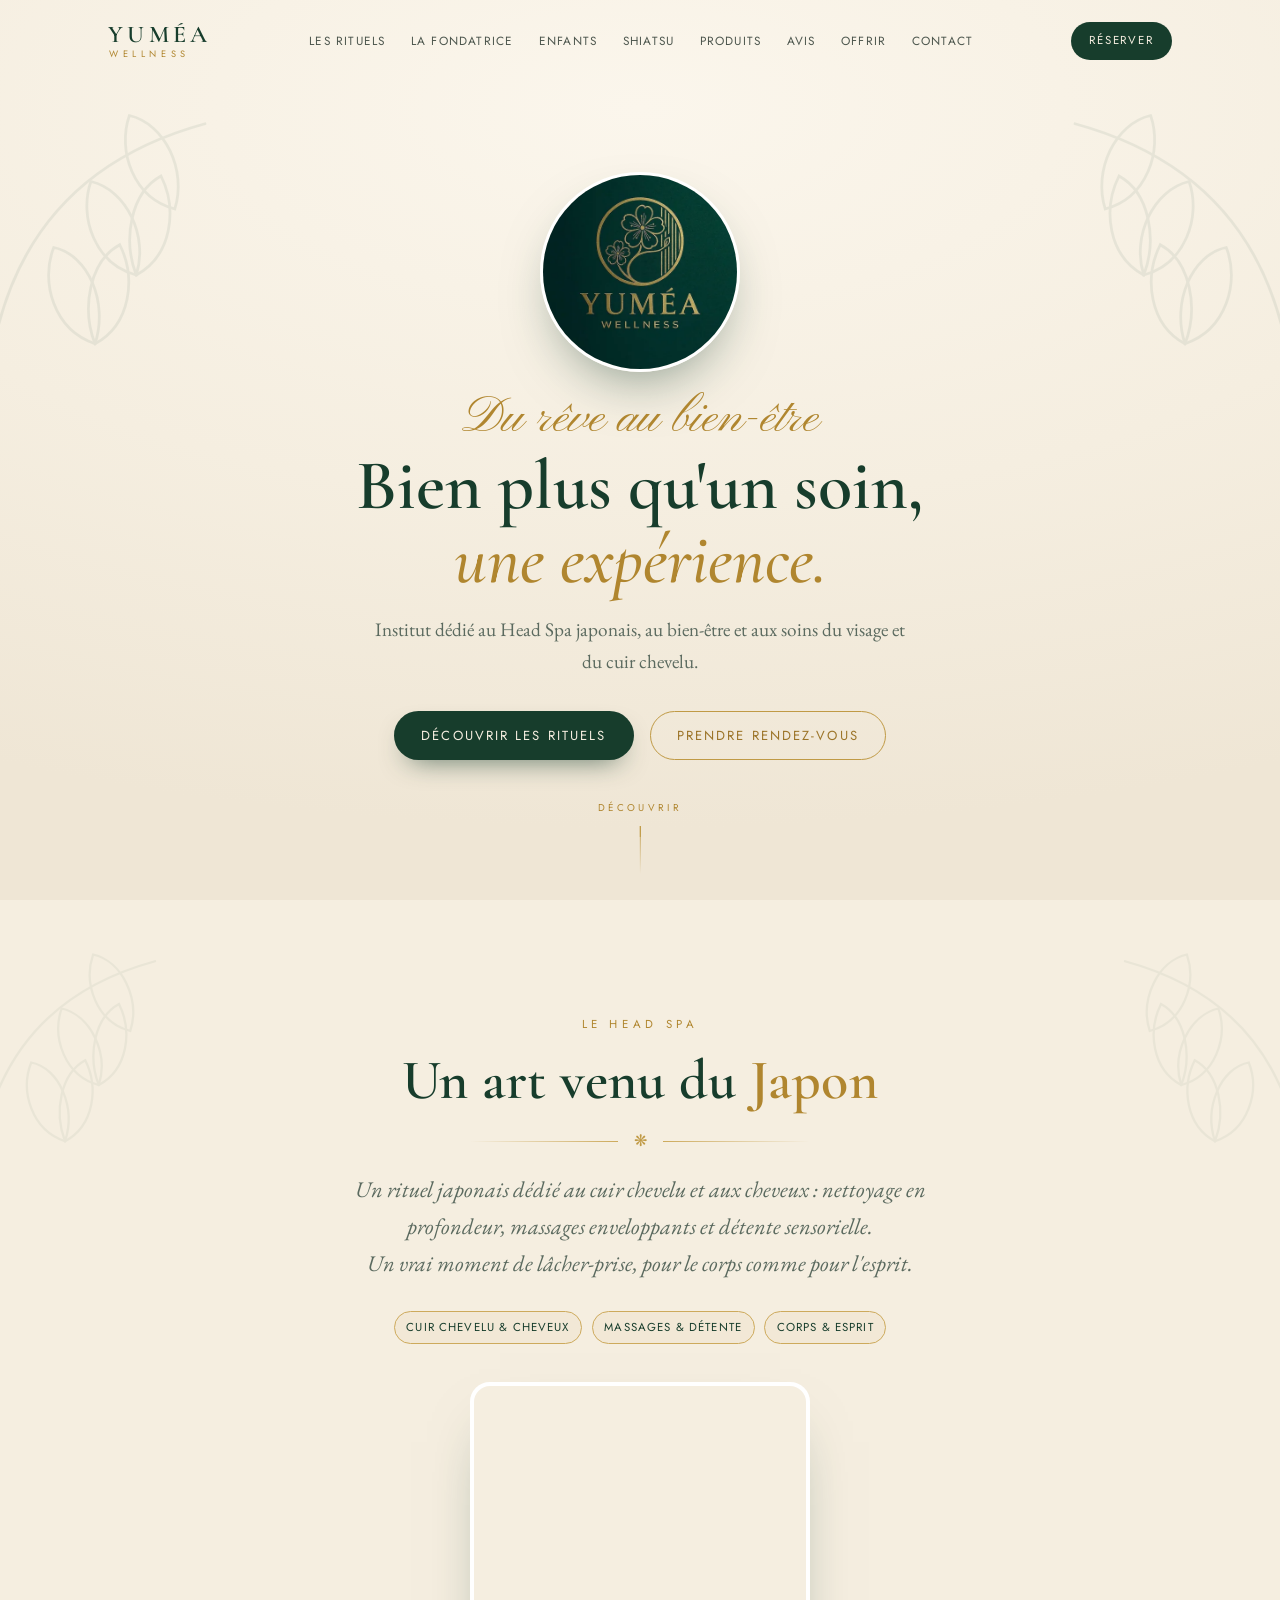
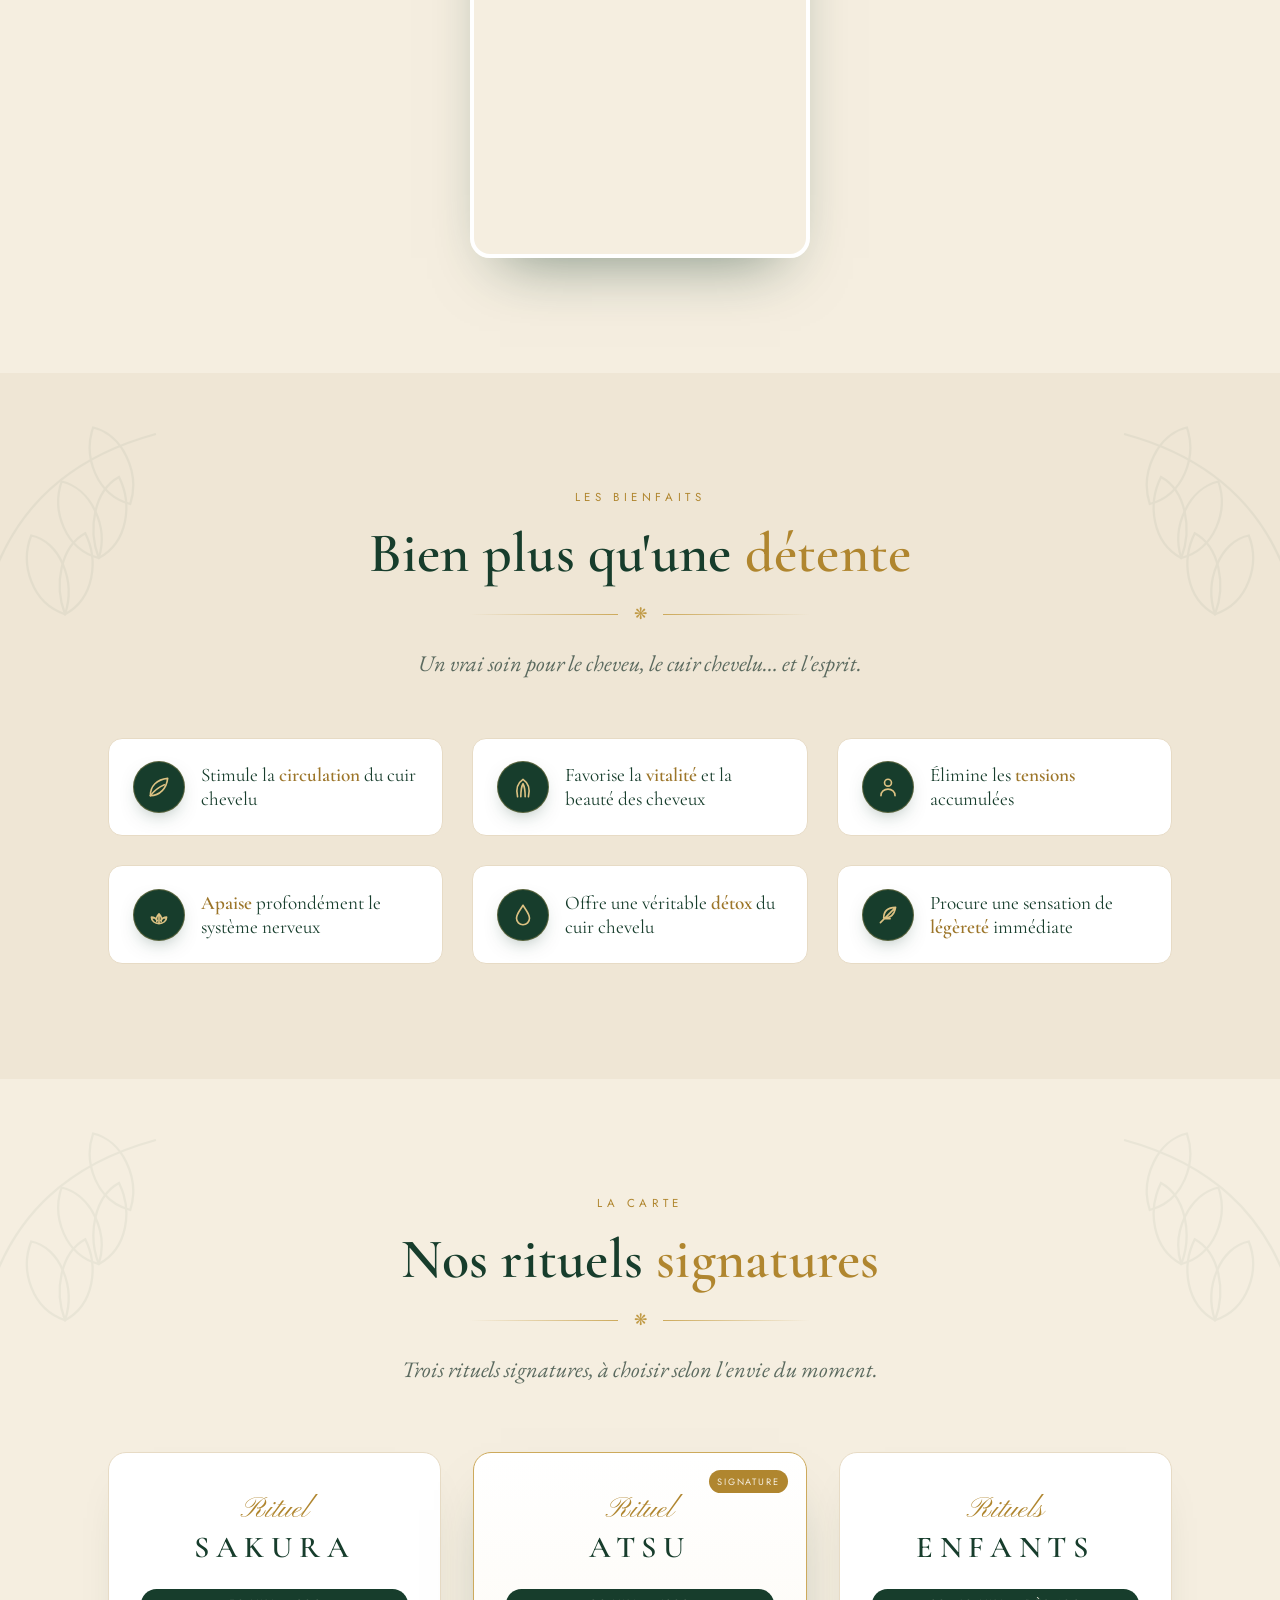
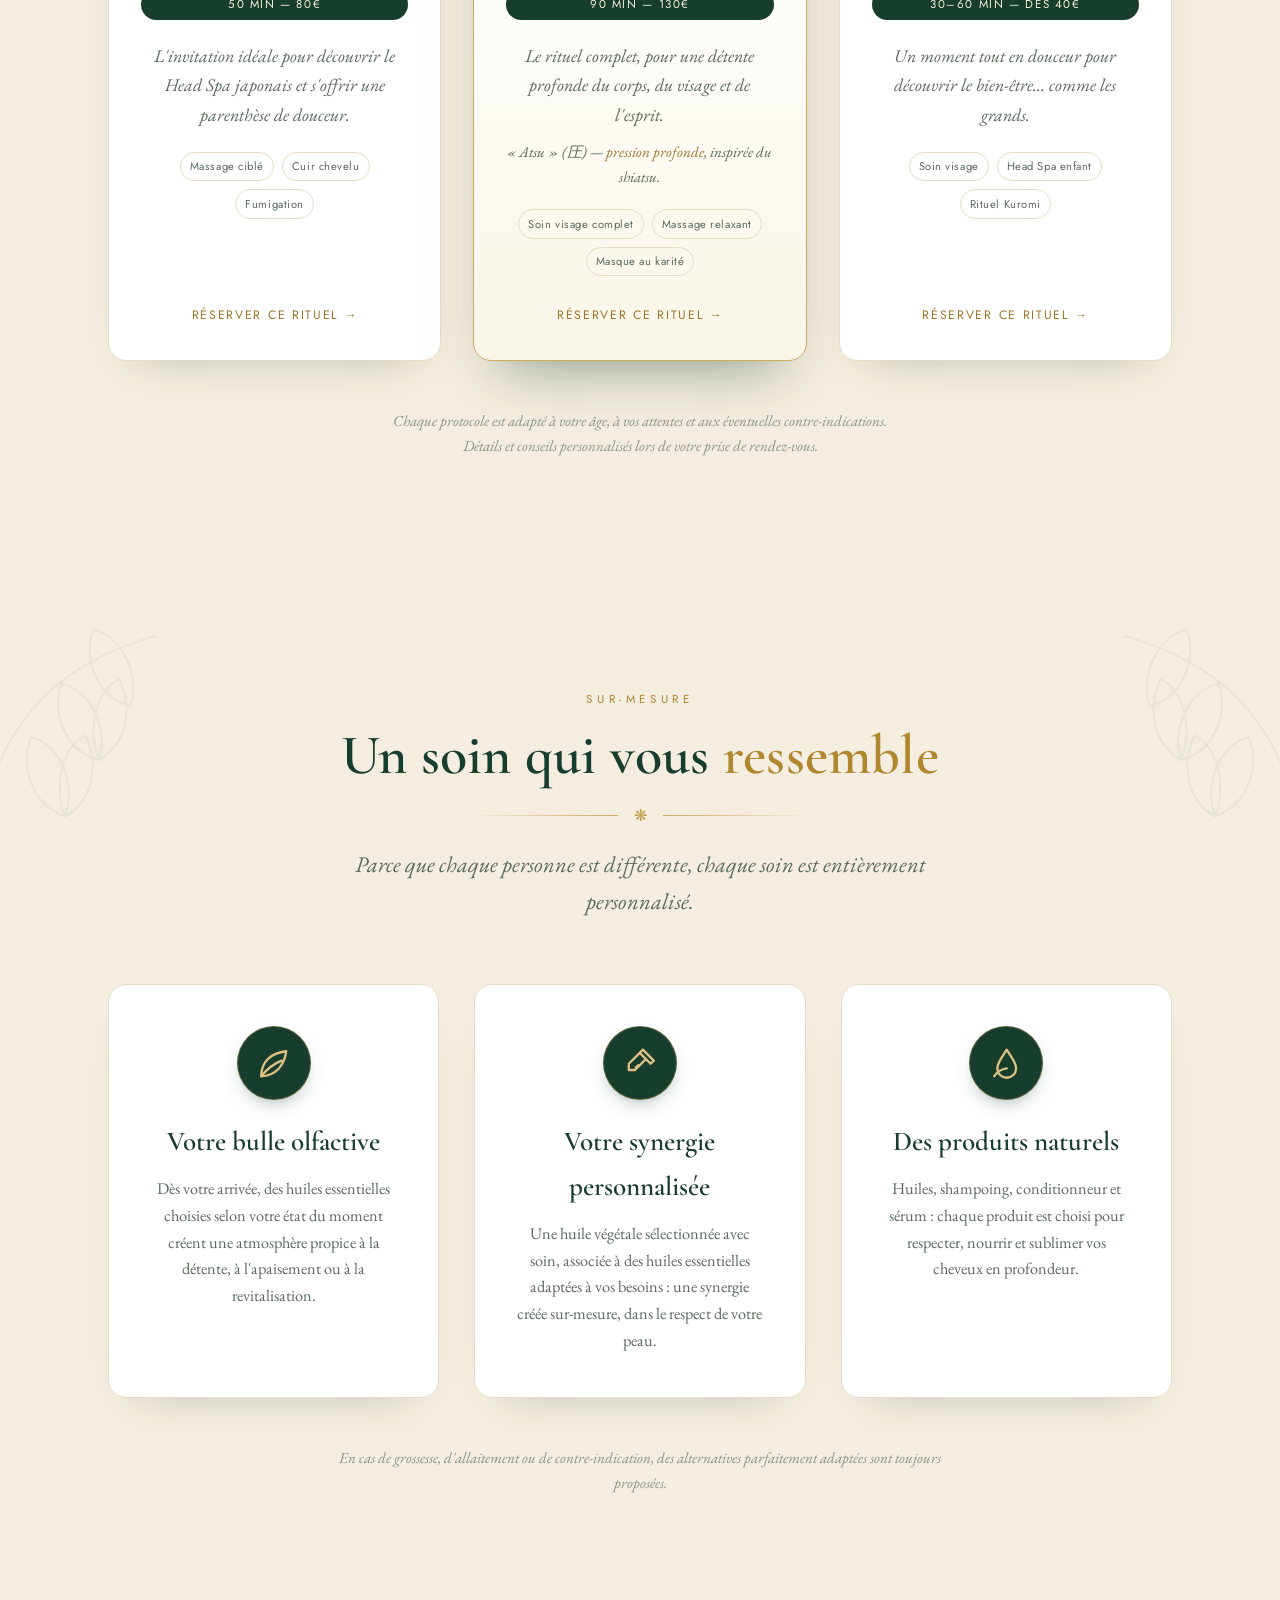
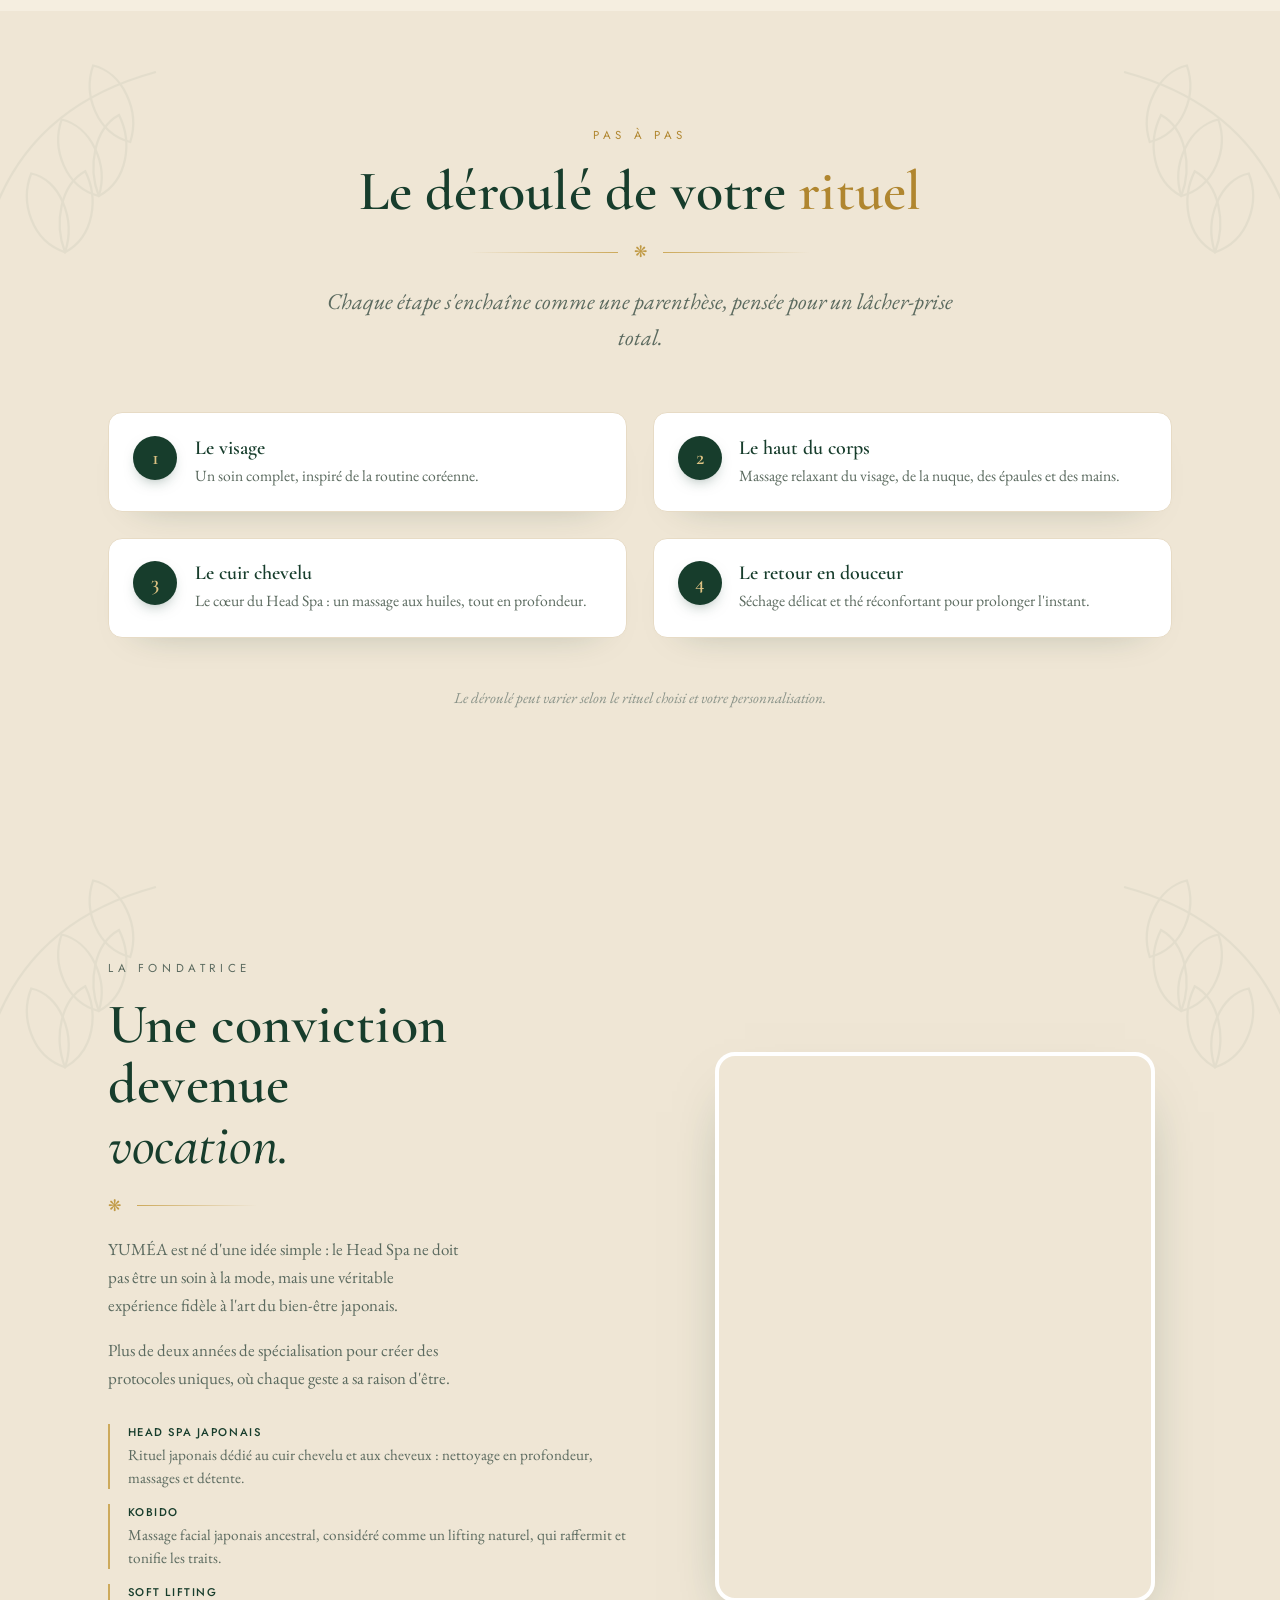
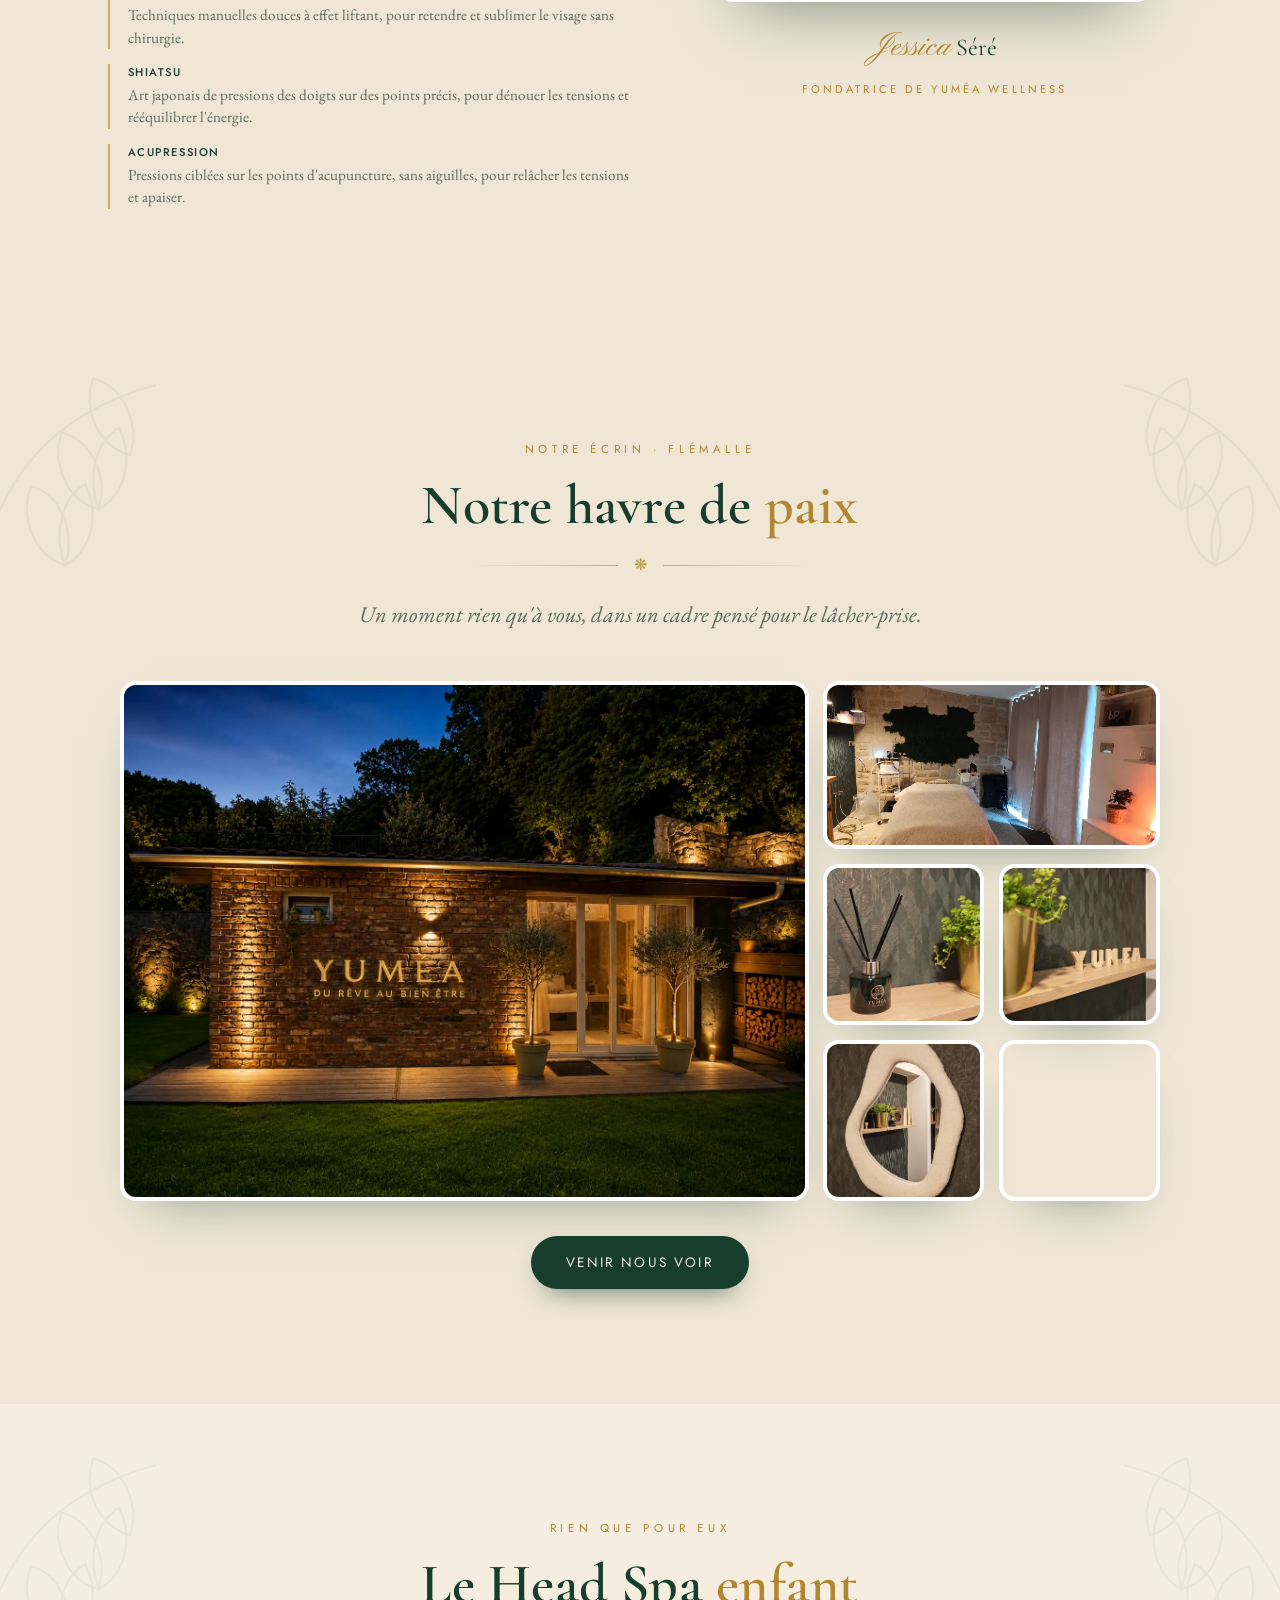
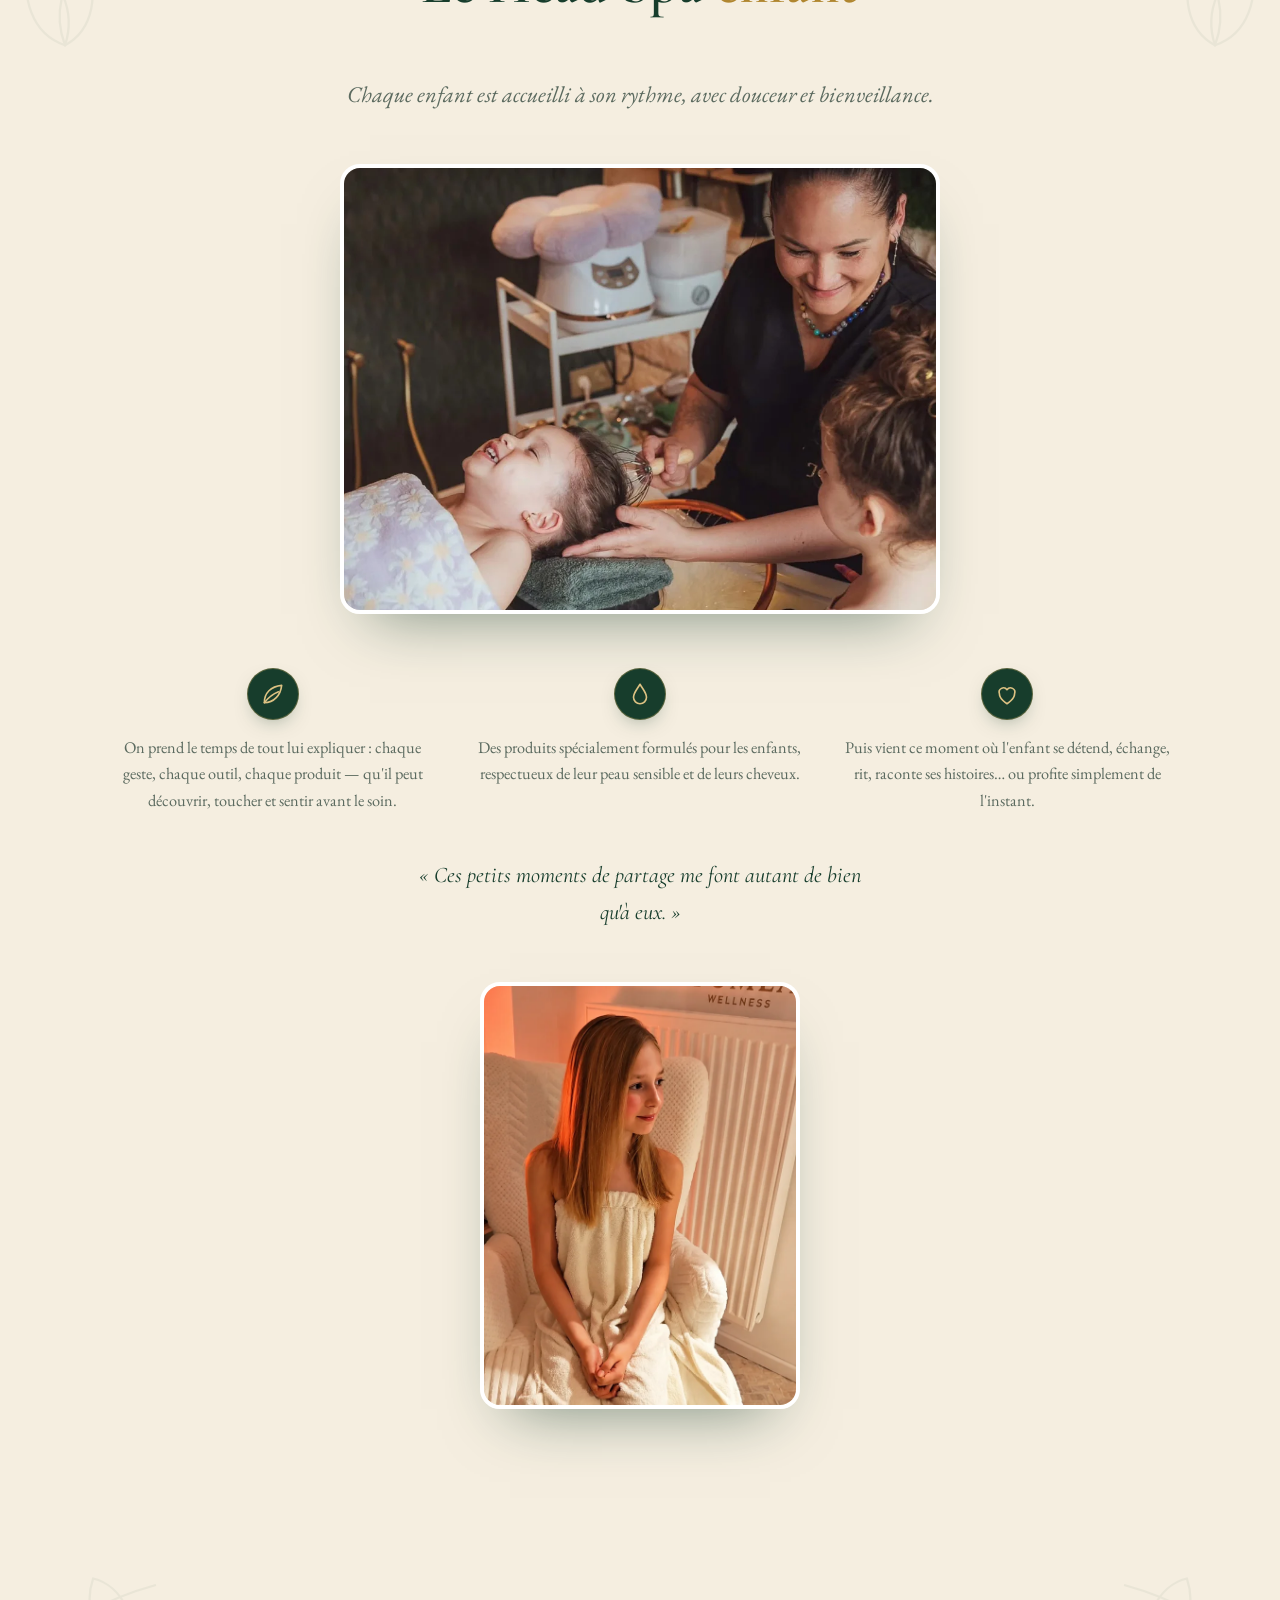
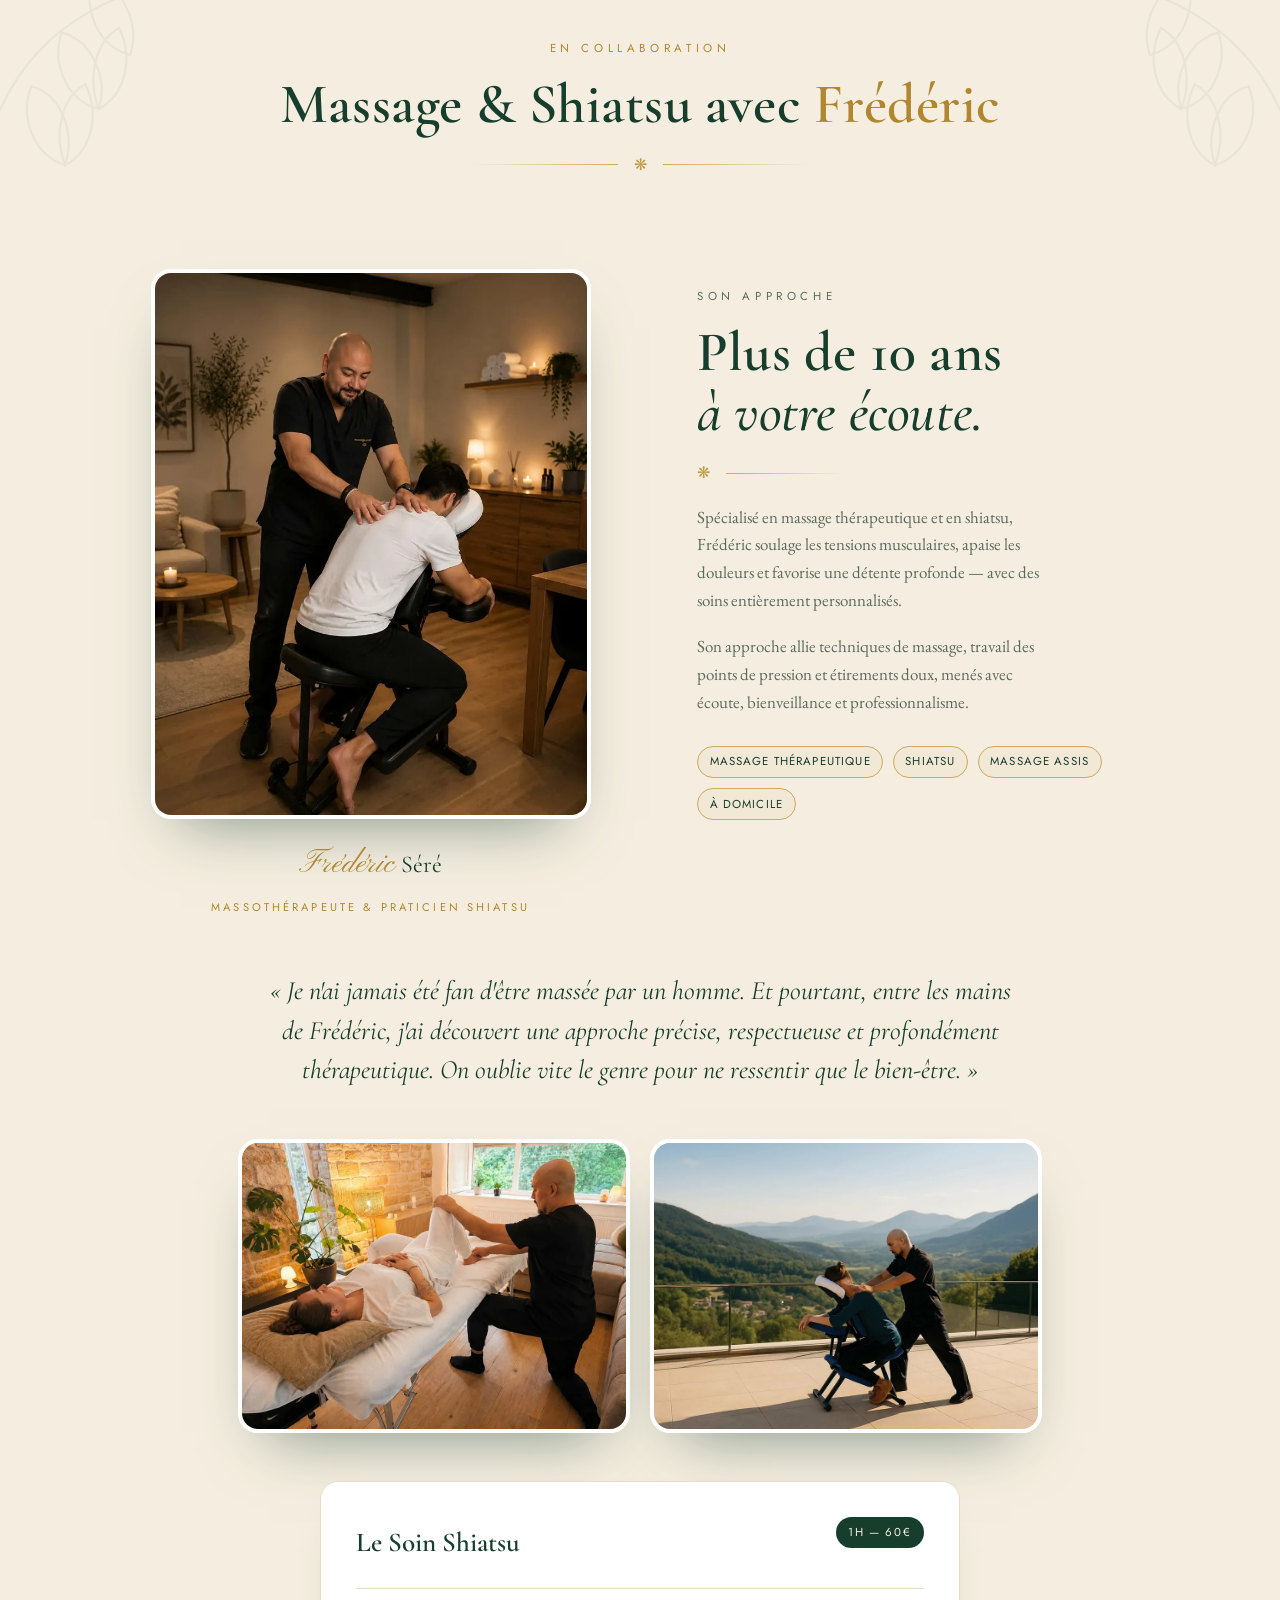
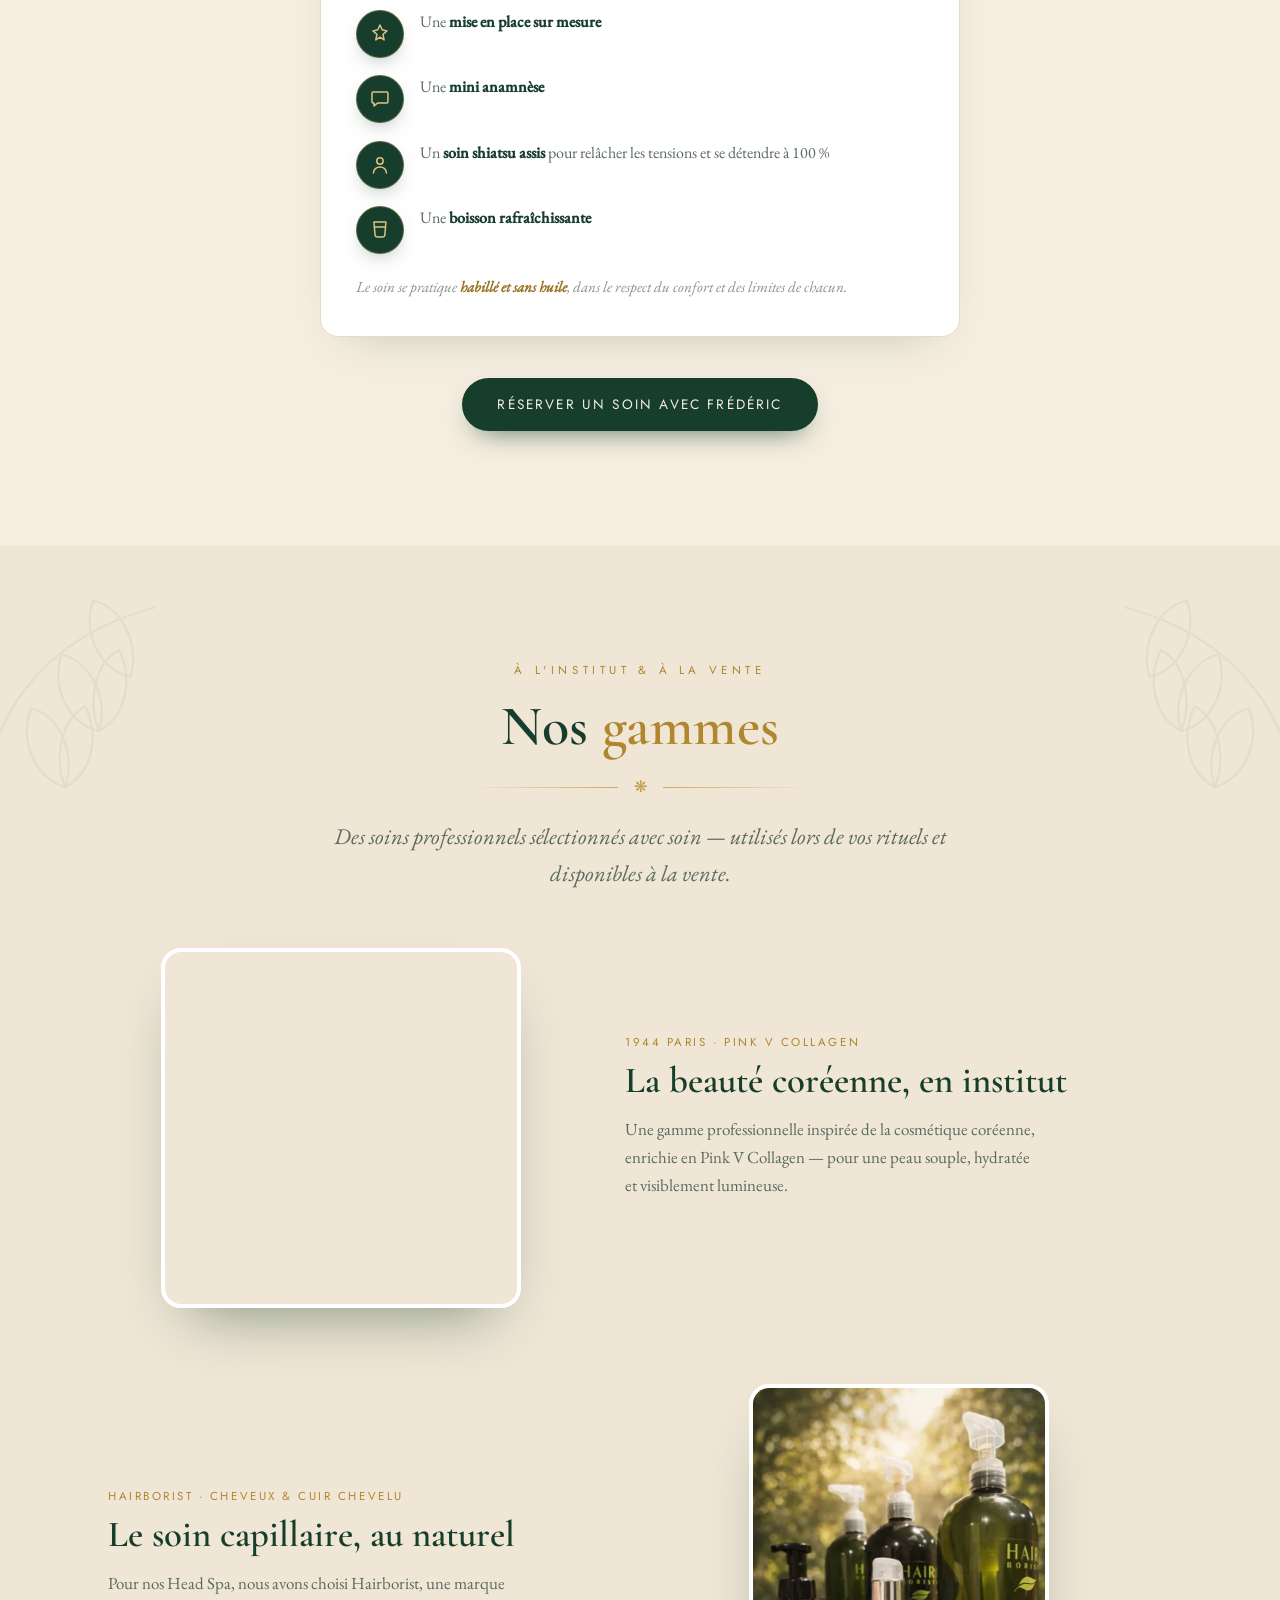
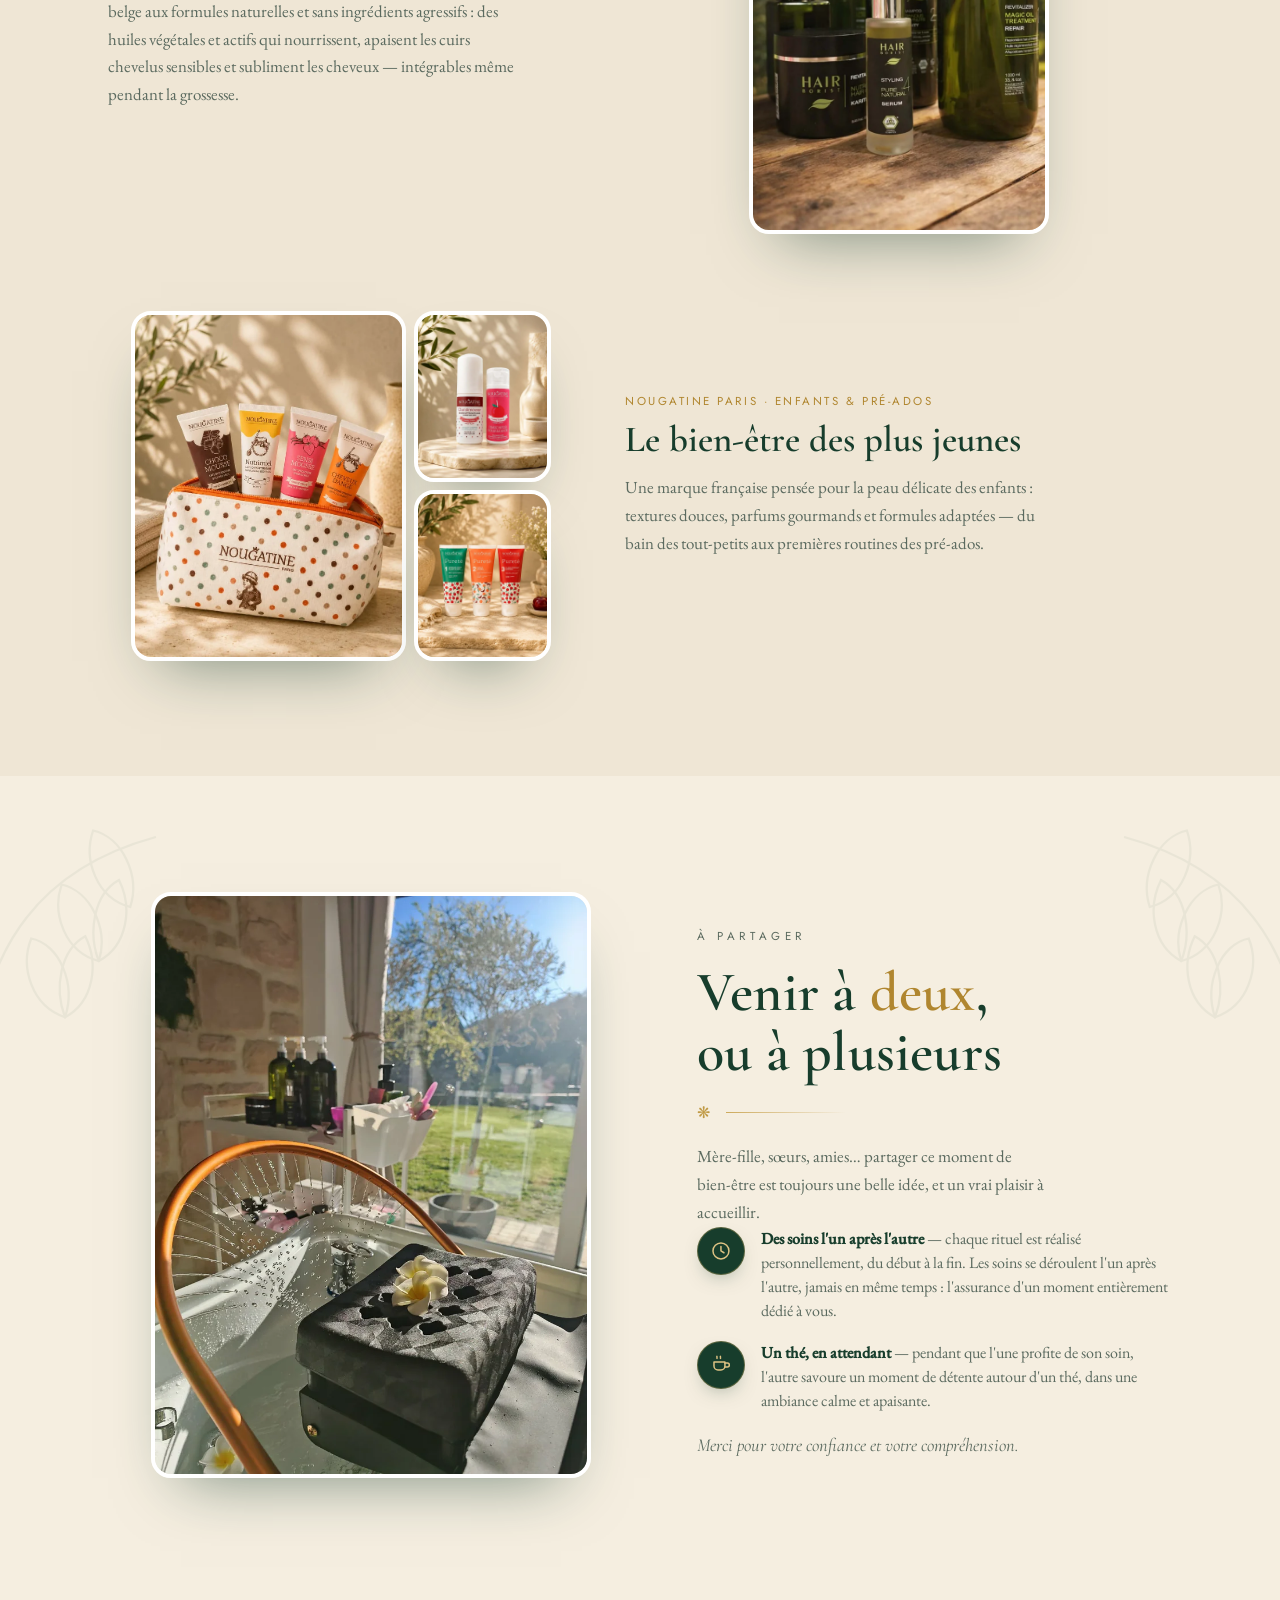
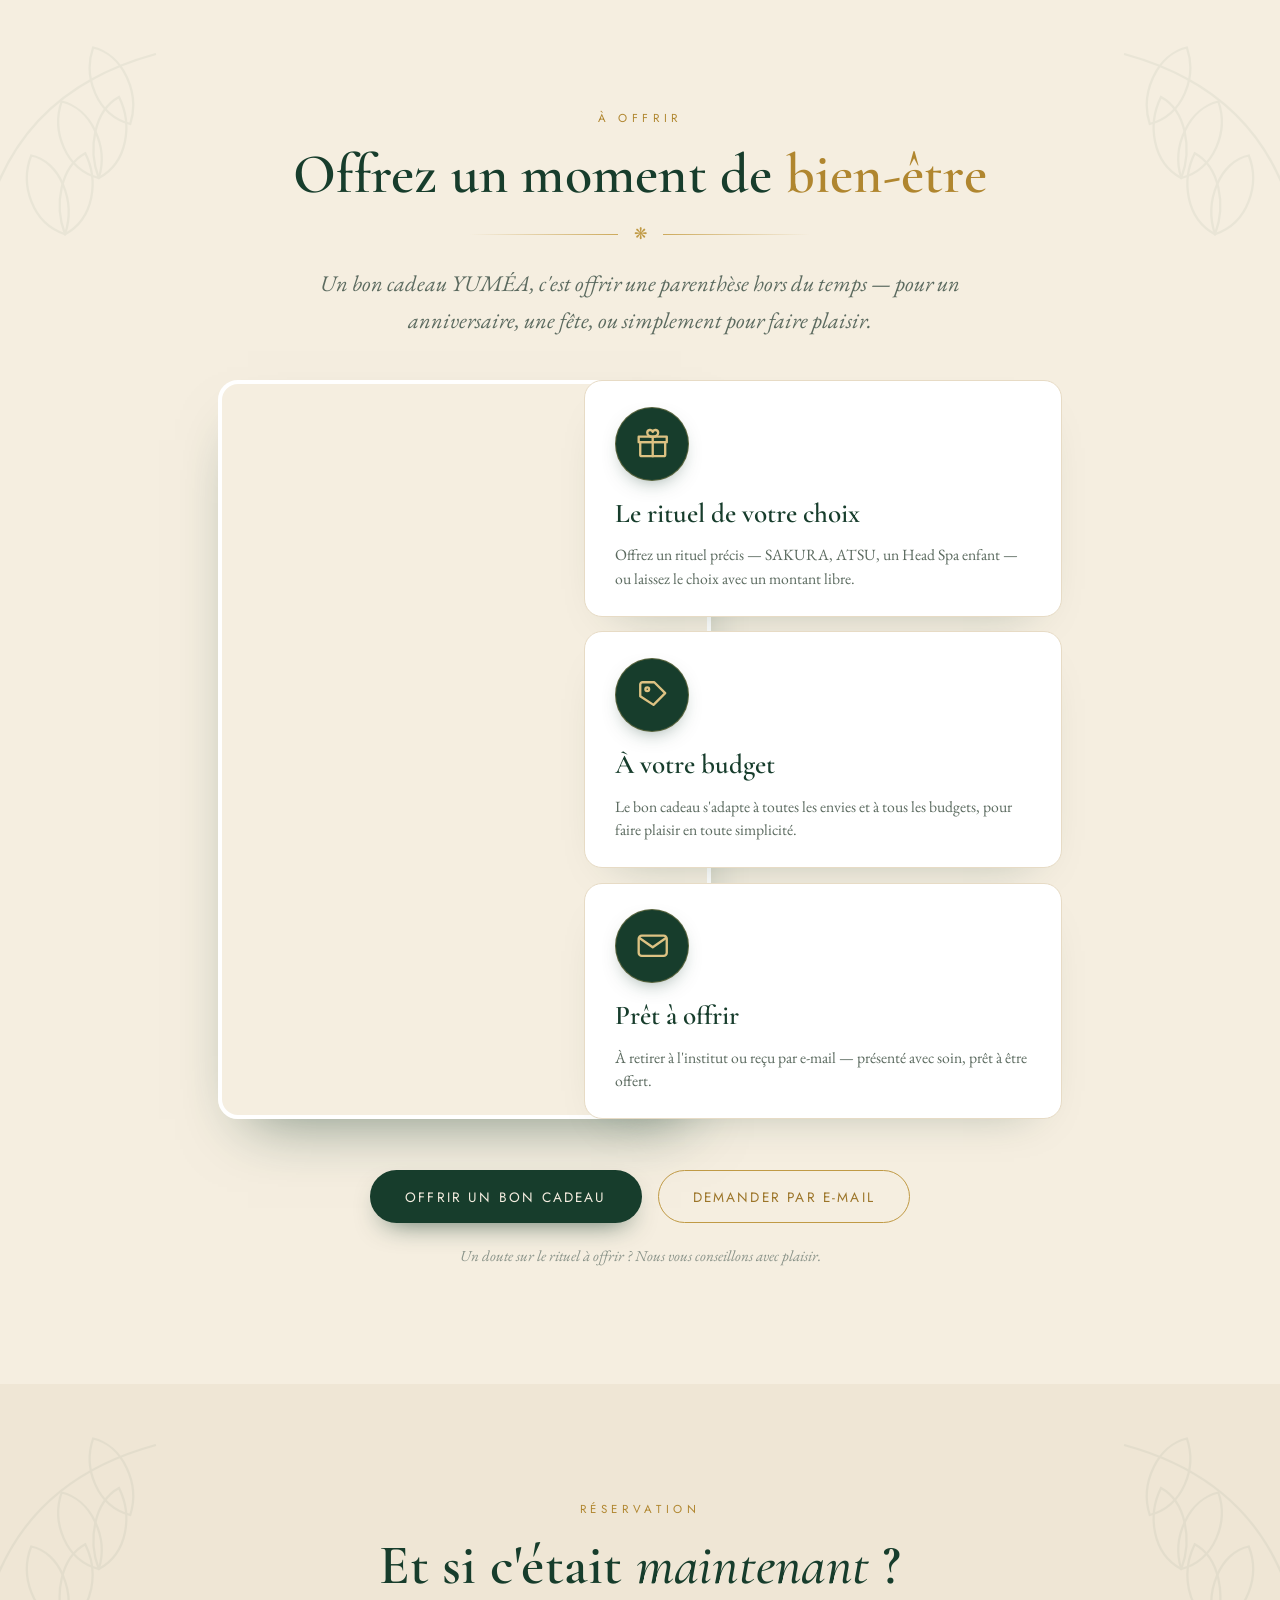
==== commit 4e544f17: "Bons cadeaux plus équilibrés + pied de page professionnel - Bons cadeaux : photo recadrée en 2:3 (ti" ====
--- a/index.html
+++ b/index.html
@@ -29,7 +29,7 @@
   <link rel="preload" as="font" type="font/woff2" href="assets/fonts/eb-garamond-400.woff2" crossorigin />
 
   <link rel="stylesheet" href="css/fonts.css?v=1" />
-  <link rel="stylesheet" href="css/styles.css?v=26" />
+  <link rel="stylesheet" href="css/styles.css?v=27" />
 
   <script type="application/ld+json">
   {
@@ -720,12 +720,17 @@
       </div>
       <p class="footer__tag script">Du rêve au bien-être</p>
 
+      <div class="footer__rule" aria-hidden="true"></div>
+
       <p class="footer__credits">
         Crédit photos&nbsp;: <a href="https://981.be" target="_blank" rel="noopener">Frédéric Séré – Studio 981</a>.<br />
         Création du site&nbsp;: <a href="https://www.digitalconcept.be" target="_blank" rel="noopener">Vincent Buron – Digital Concept</a>.
       </p>
 
-      <p class="footer__legal">N° d'entreprise / TVA&nbsp;: BE 1031 330 922 · © <span id="year"></span> YUMÉA Wellness. Tous droits réservés.</p>
+      <p class="footer__legal">
+        © <span id="year"></span> YUMÉA Wellness — Tous droits réservés.<br />
+        N° d'entreprise / TVA&nbsp;: BE 1031 330 922
+      </p>
     </div>
   </footer>
 
--- a/css/styles.css
+++ b/css/styles.css
@@ -227,11 +227,14 @@
 .photo--portrait{aspect-ratio:4/5;max-width:440px;margin:0 auto}
 .partage__photo{aspect-ratio:3/4;max-width:440px;margin:0 auto}
 .partage__note{font-family:var(--font-serif);font-style:italic;font-size:1.15rem;color:var(--gold-700);margin-top:1.6rem}
-.cadeaux__layout{display:grid;grid-template-columns:minmax(0,340px) 1fr;gap:clamp(1.2rem,2.6vw,2rem);align-items:stretch;max-width:900px;margin:clamp(1.8rem,3.5vw,2.6rem) auto 0}
-.cadeaux__photo{max-width:none;aspect-ratio:9/16;margin:0}
-.cadeaux__cards{display:grid;grid-template-rows:repeat(3,1fr);gap:clamp(.9rem,1.8vw,1.3rem)}
-.cadeaux__cards .duo__card{margin:0;display:flex;flex-direction:column;justify-content:center;text-align:left;padding:clamp(1.4rem,2.4vw,2rem) clamp(1.5rem,2.6vw,2.2rem)}
-.cadeaux__cards .duo__card .badge{margin:0 0 1rem}
+.cadeaux__layout{display:grid;grid-template-columns:minmax(0,340px) 1fr;gap:clamp(1rem,2.2vw,1.6rem);align-items:stretch;max-width:940px;margin:clamp(1.8rem,3.5vw,2.6rem) auto 0}
+.cadeaux__photo{max-width:none;aspect-ratio:2/3;margin:0}
+.cadeaux__photo img{object-position:center 40%}
+.cadeaux__cards{display:grid;grid-template-rows:repeat(3,1fr);gap:clamp(.6rem,1.2vw,.9rem)}
+.cadeaux__cards .duo__card{margin:0;display:flex;flex-direction:column;justify-content:center;text-align:left;padding:clamp(1.2rem,2vw,1.7rem) clamp(1.4rem,2.4vw,2rem)}
+.cadeaux__cards .duo__card h3{margin-bottom:.4rem}
+.cadeaux__cards .duo__card p{font-size:.98rem;line-height:1.5}
+.cadeaux__cards .duo__card .badge{margin:0 0 .7rem}
 .frederic .split{align-items:start}
 .frederic__quote{font-family:var(--font-serif);font-style:italic;font-size:clamp(1.2rem,2.6vw,1.65rem);color:var(--emerald);max-width:760px;margin:clamp(2.5rem,5vw,3.5rem) auto 0;line-height:1.5}
 .frederic__duo{display:grid;grid-template-columns:1fr 1fr;gap:clamp(.8rem,2vw,1.2rem);max-width:900px;margin:clamp(2.2rem,4vw,3rem) auto 0}
@@ -358,8 +361,9 @@
 .footer__sub{font-family:var(--font-sans);font-size:.62rem;letter-spacing:.5em;text-transform:uppercase;color:var(--cream-3);margin-top:4px}
 .footer__tag{font-size:1.7rem;color:var(--gold-400);margin:.7rem 0 1.4rem}
 .footer__meta{color:var(--cream-2);font-size:.92rem}
-.footer__legal{color:var(--muted);font-size:.78rem;margin-top:1.4rem}
-.footer__credits{color:var(--cream-3);font-size:.82rem;line-height:1.7;margin-top:.4rem}
+.footer__rule{width:min(300px,60%);height:1px;margin:1.6rem auto 1.3rem;background:linear-gradient(90deg,transparent,rgba(212,175,110,.45),transparent)}
+.footer__legal{color:var(--muted);font-size:.78rem;line-height:1.8;margin-top:1rem}
+.footer__credits{color:var(--cream-3);font-size:.84rem;line-height:1.9;margin:0}
 .footer__credits a{color:var(--gold-300);border-bottom:1px solid transparent;transition:color .3s,border-color .3s}
 .footer__credits a:hover{color:#fff;border-color:var(--gold-400)}
 .footer__socials{display:flex;gap:1.4rem;justify-content:center;flex-wrap:wrap}
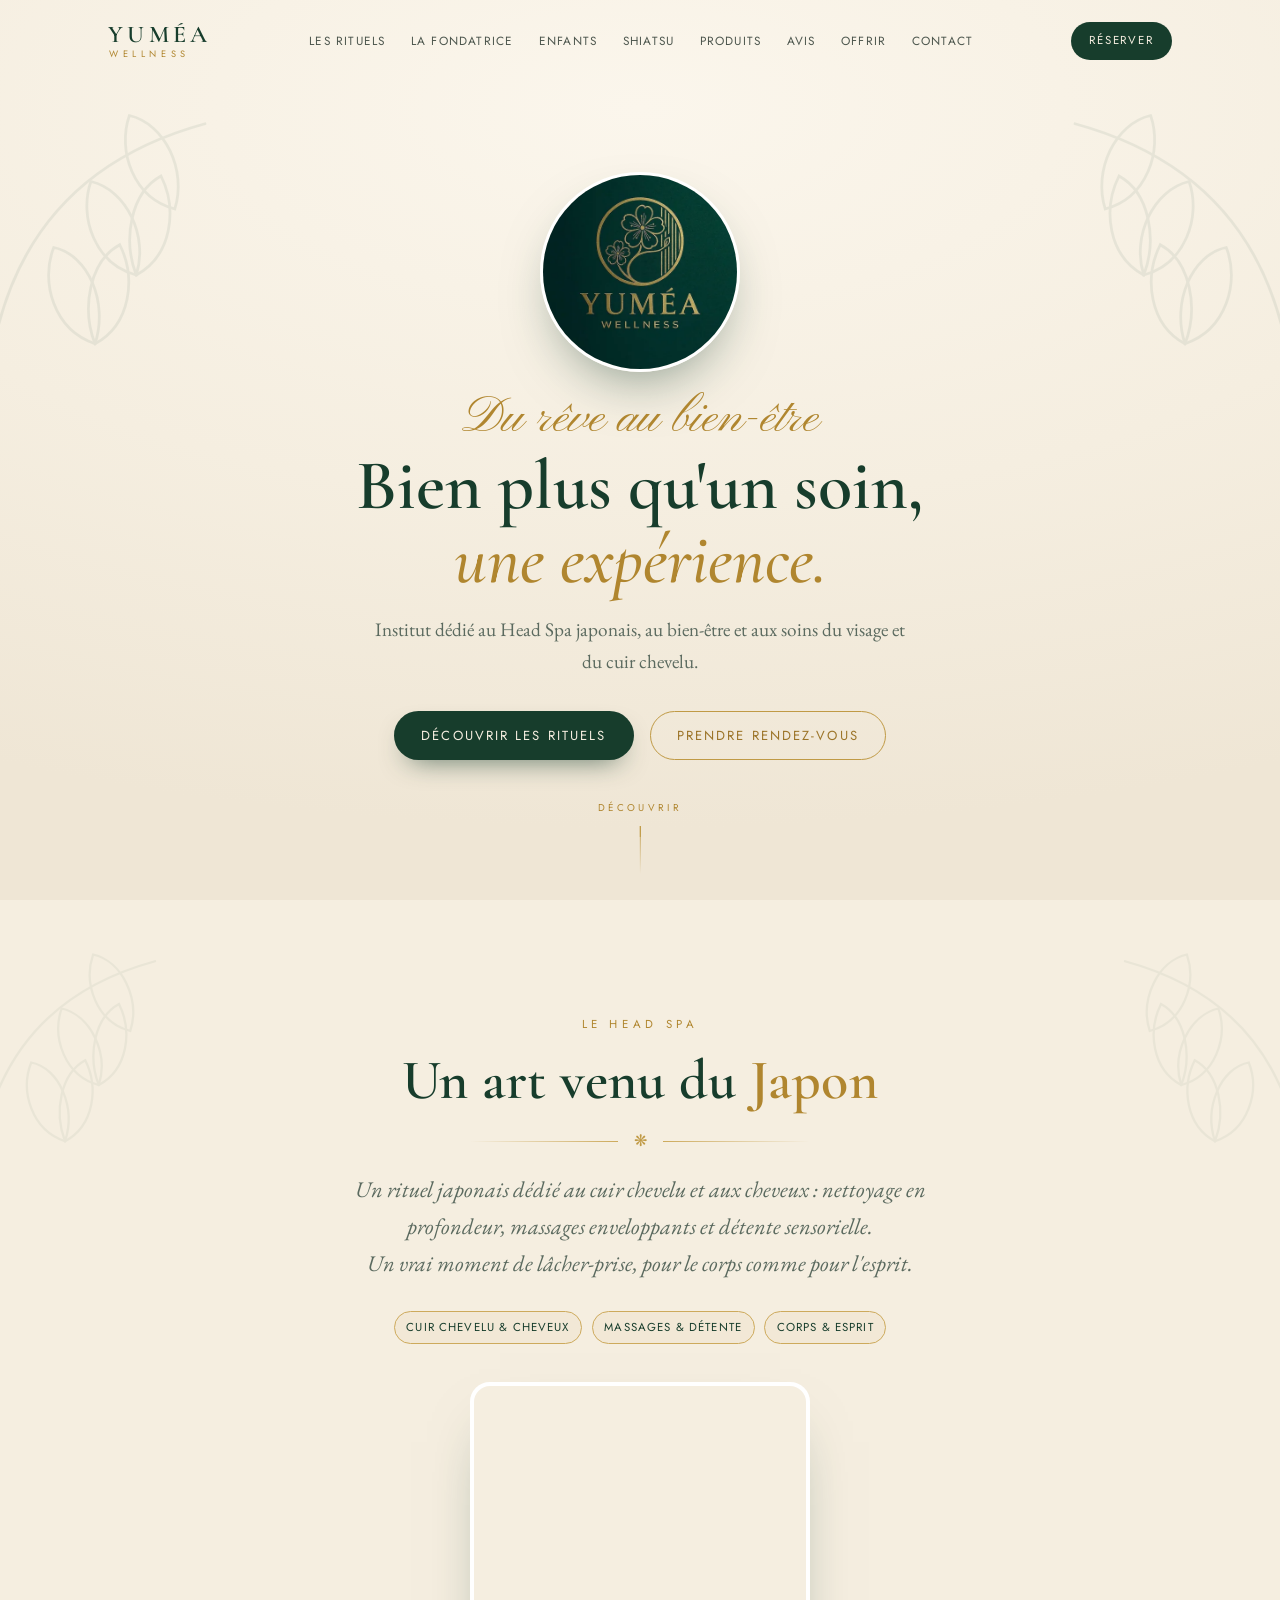
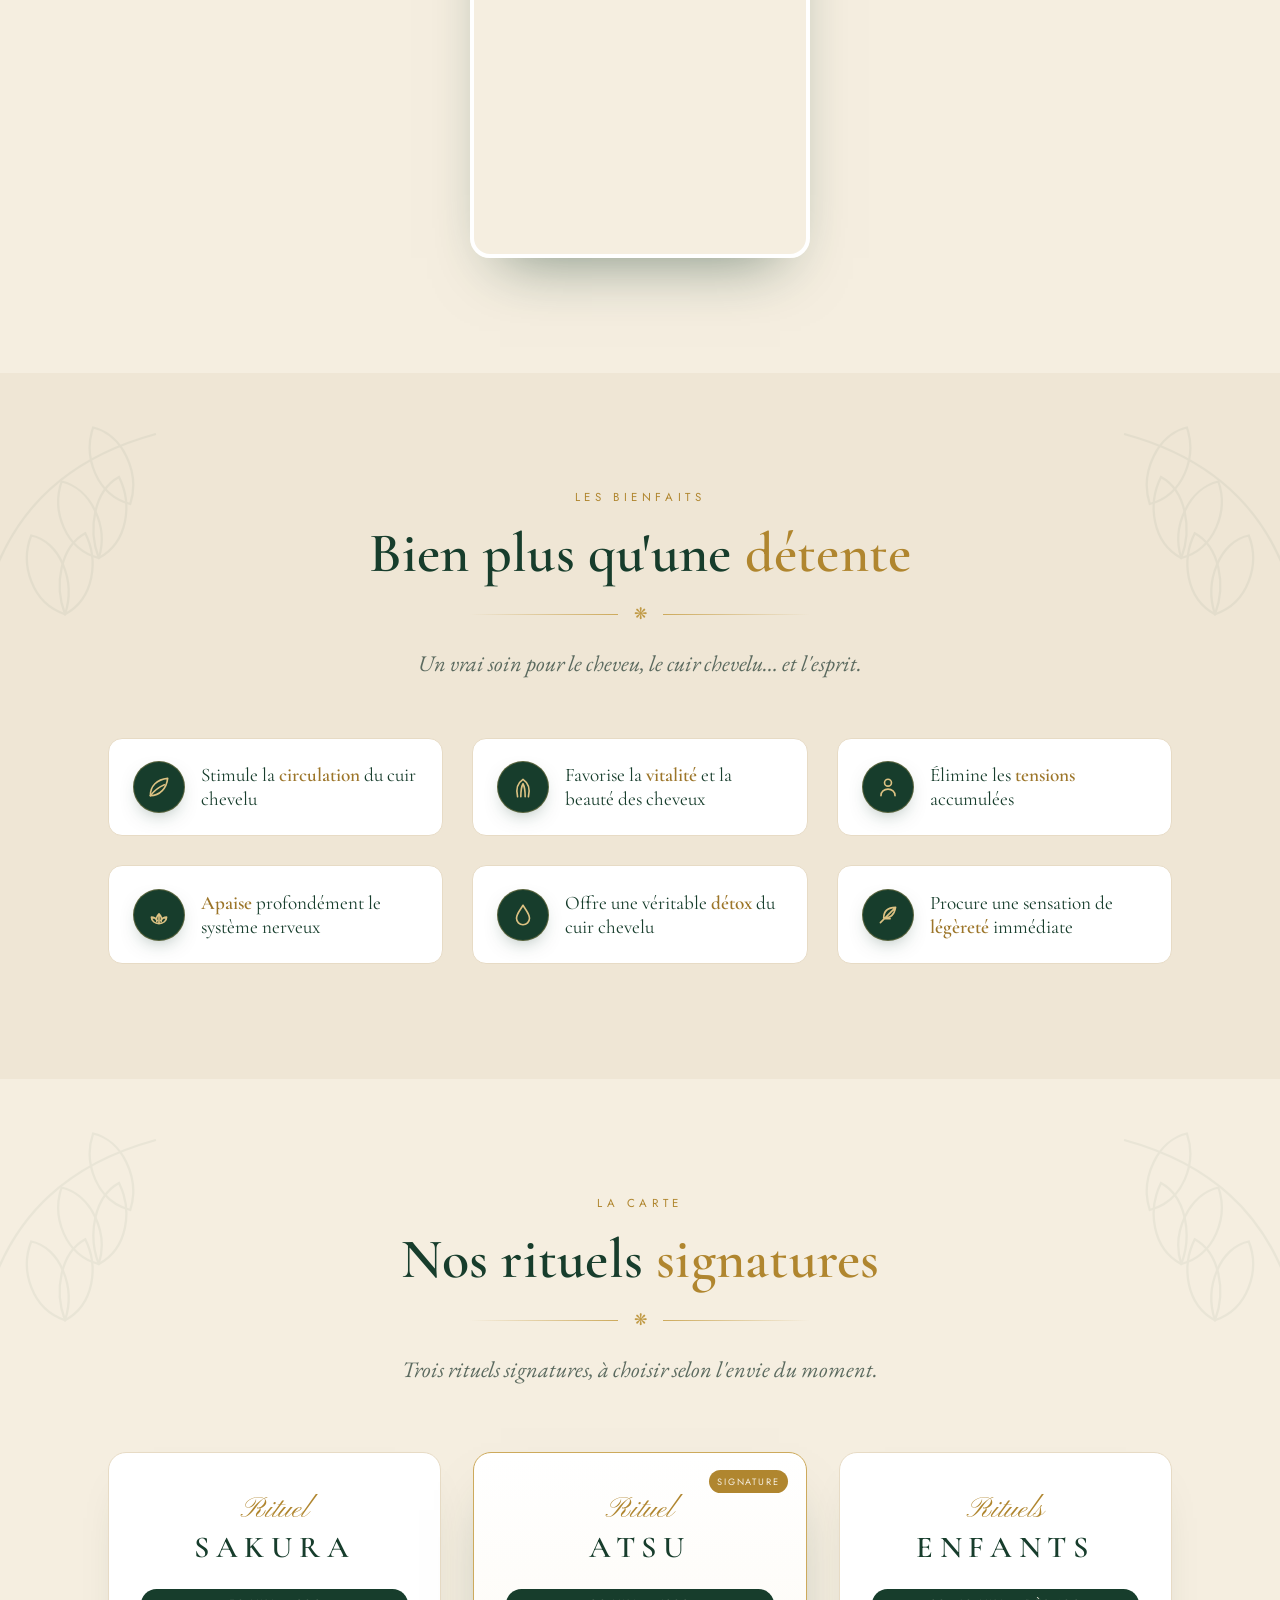
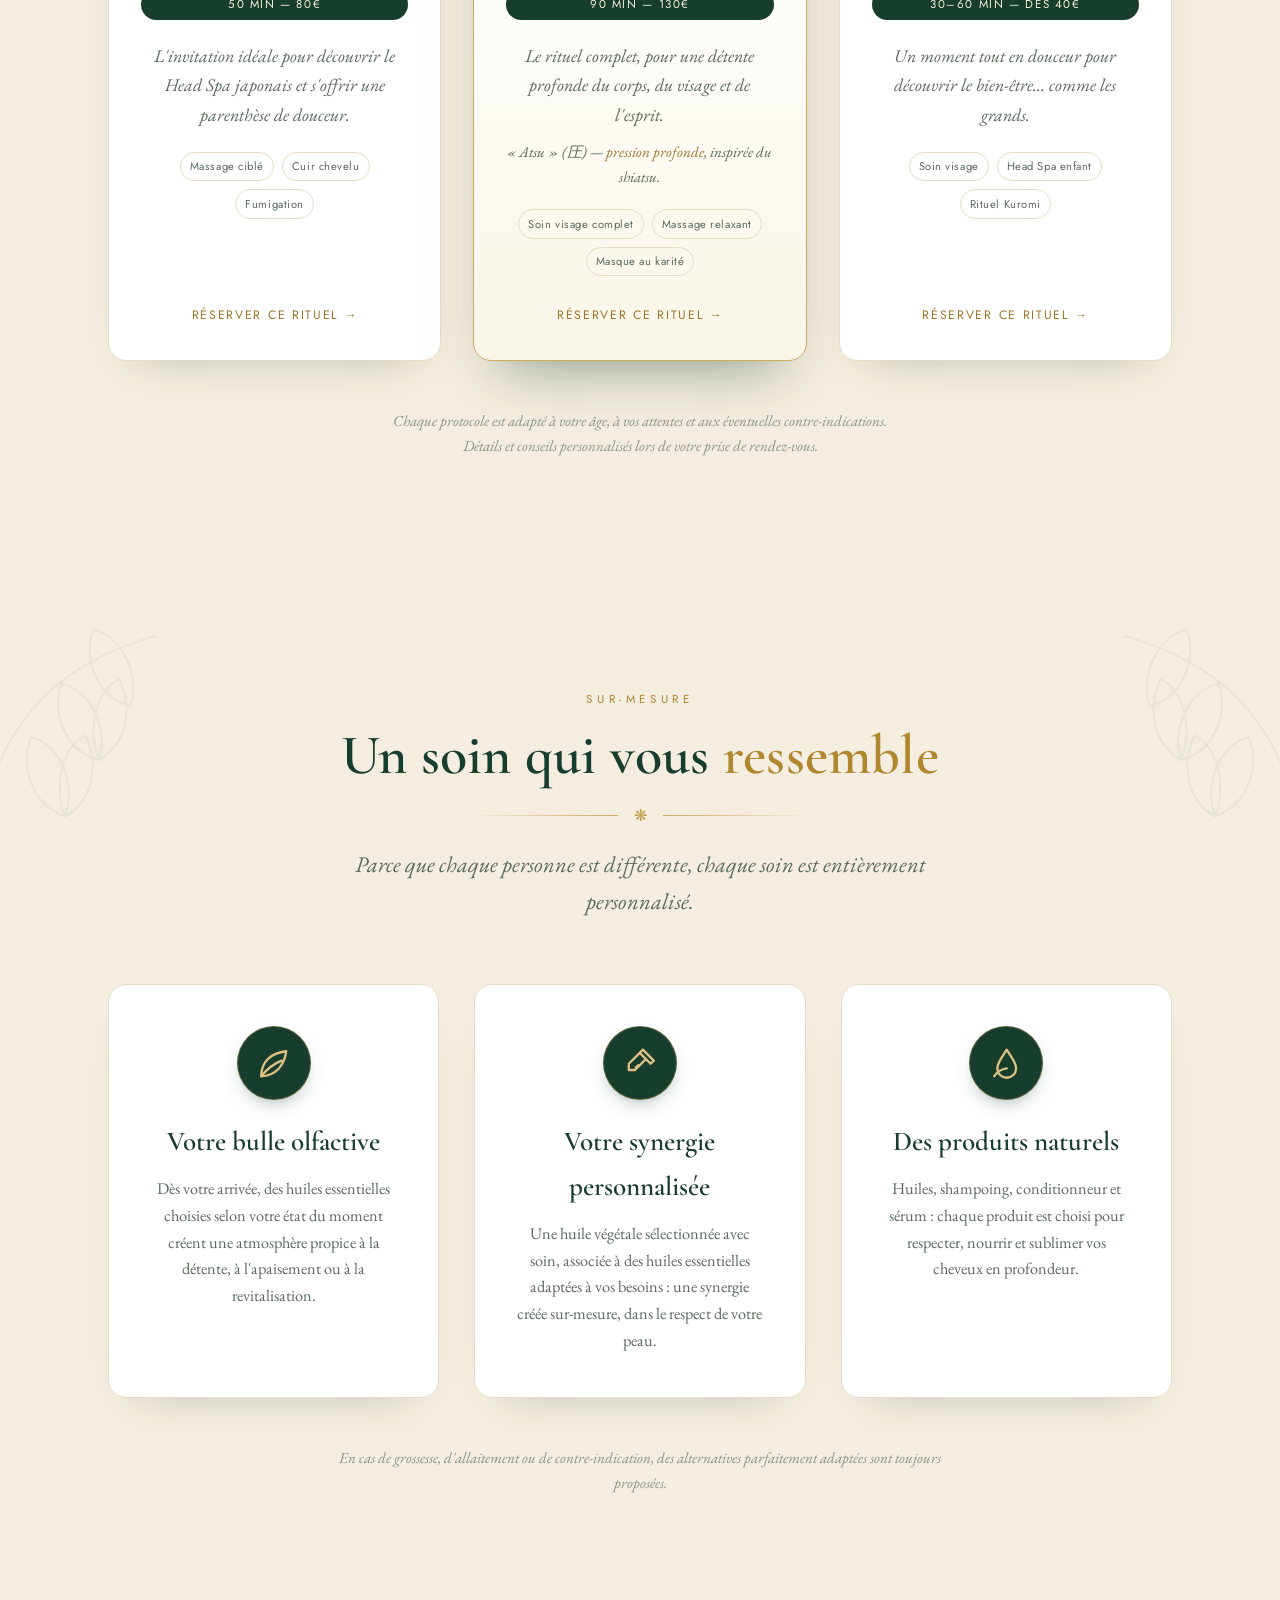
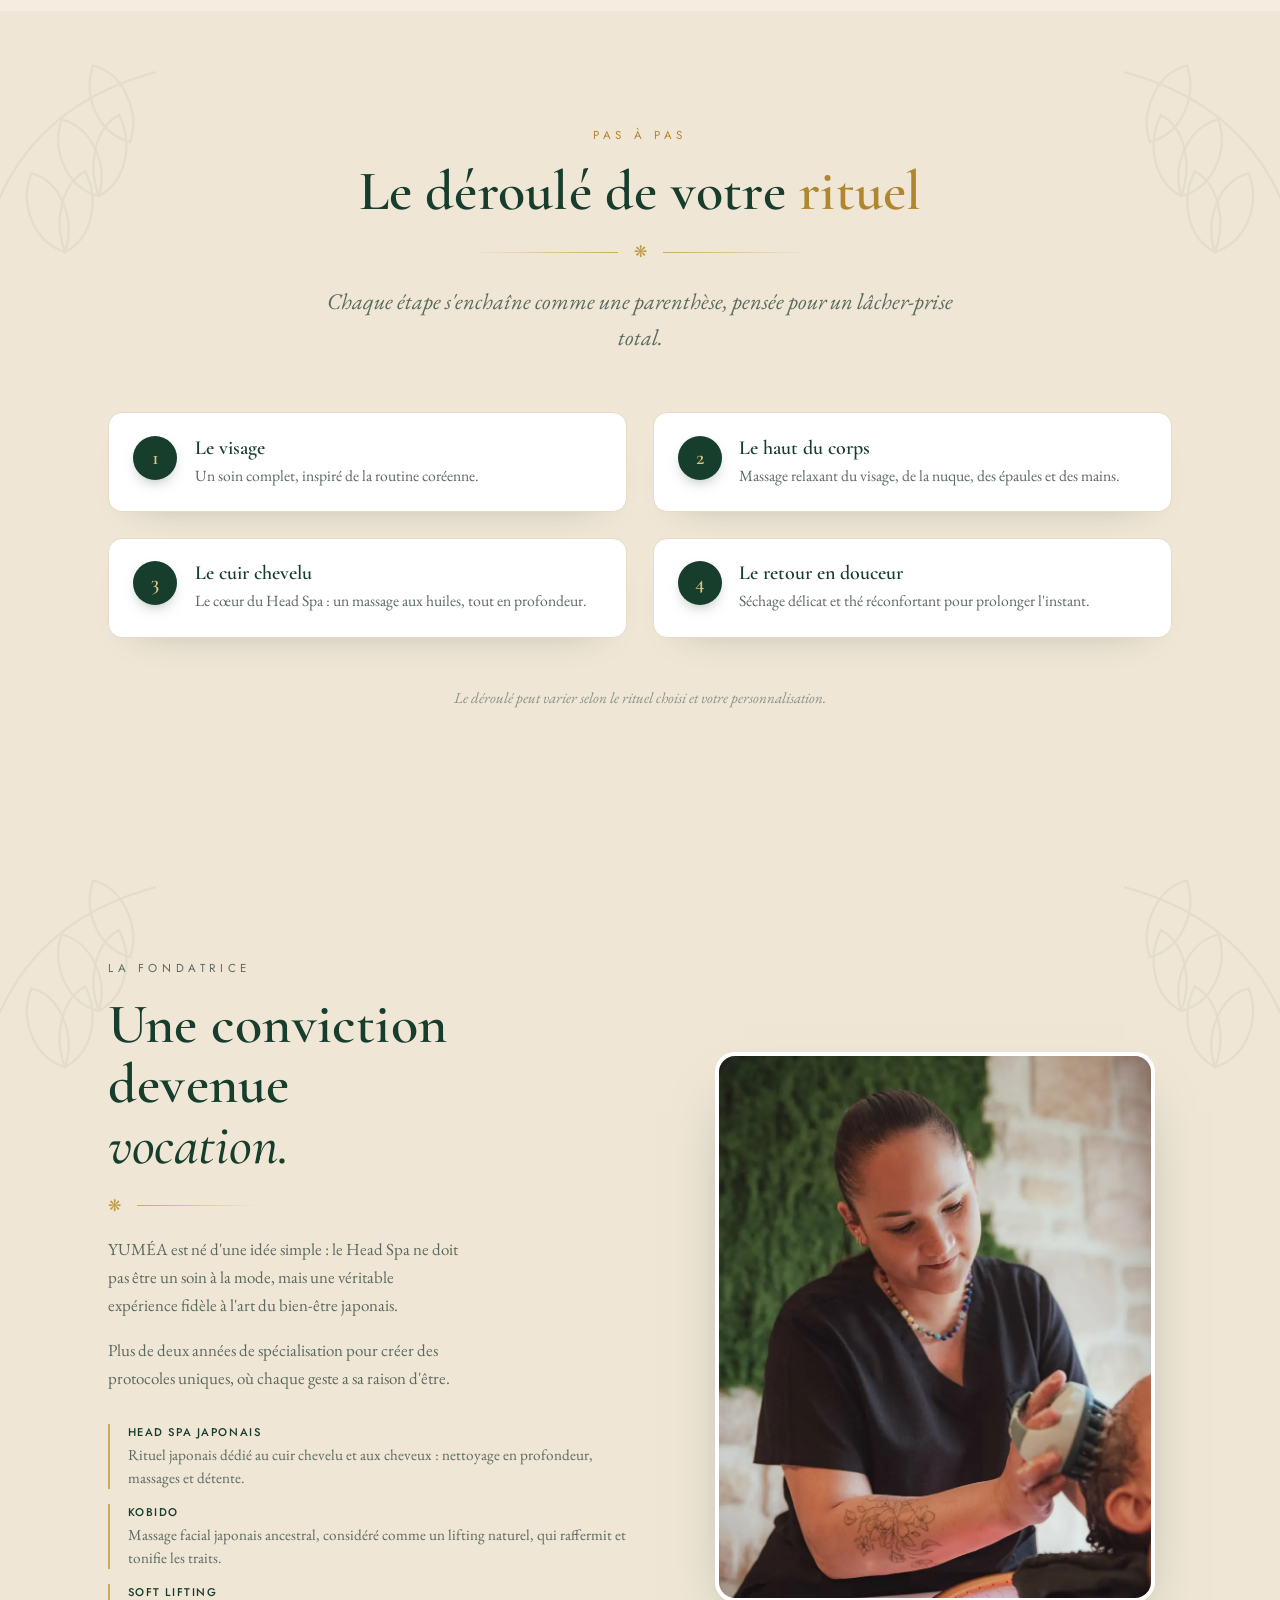
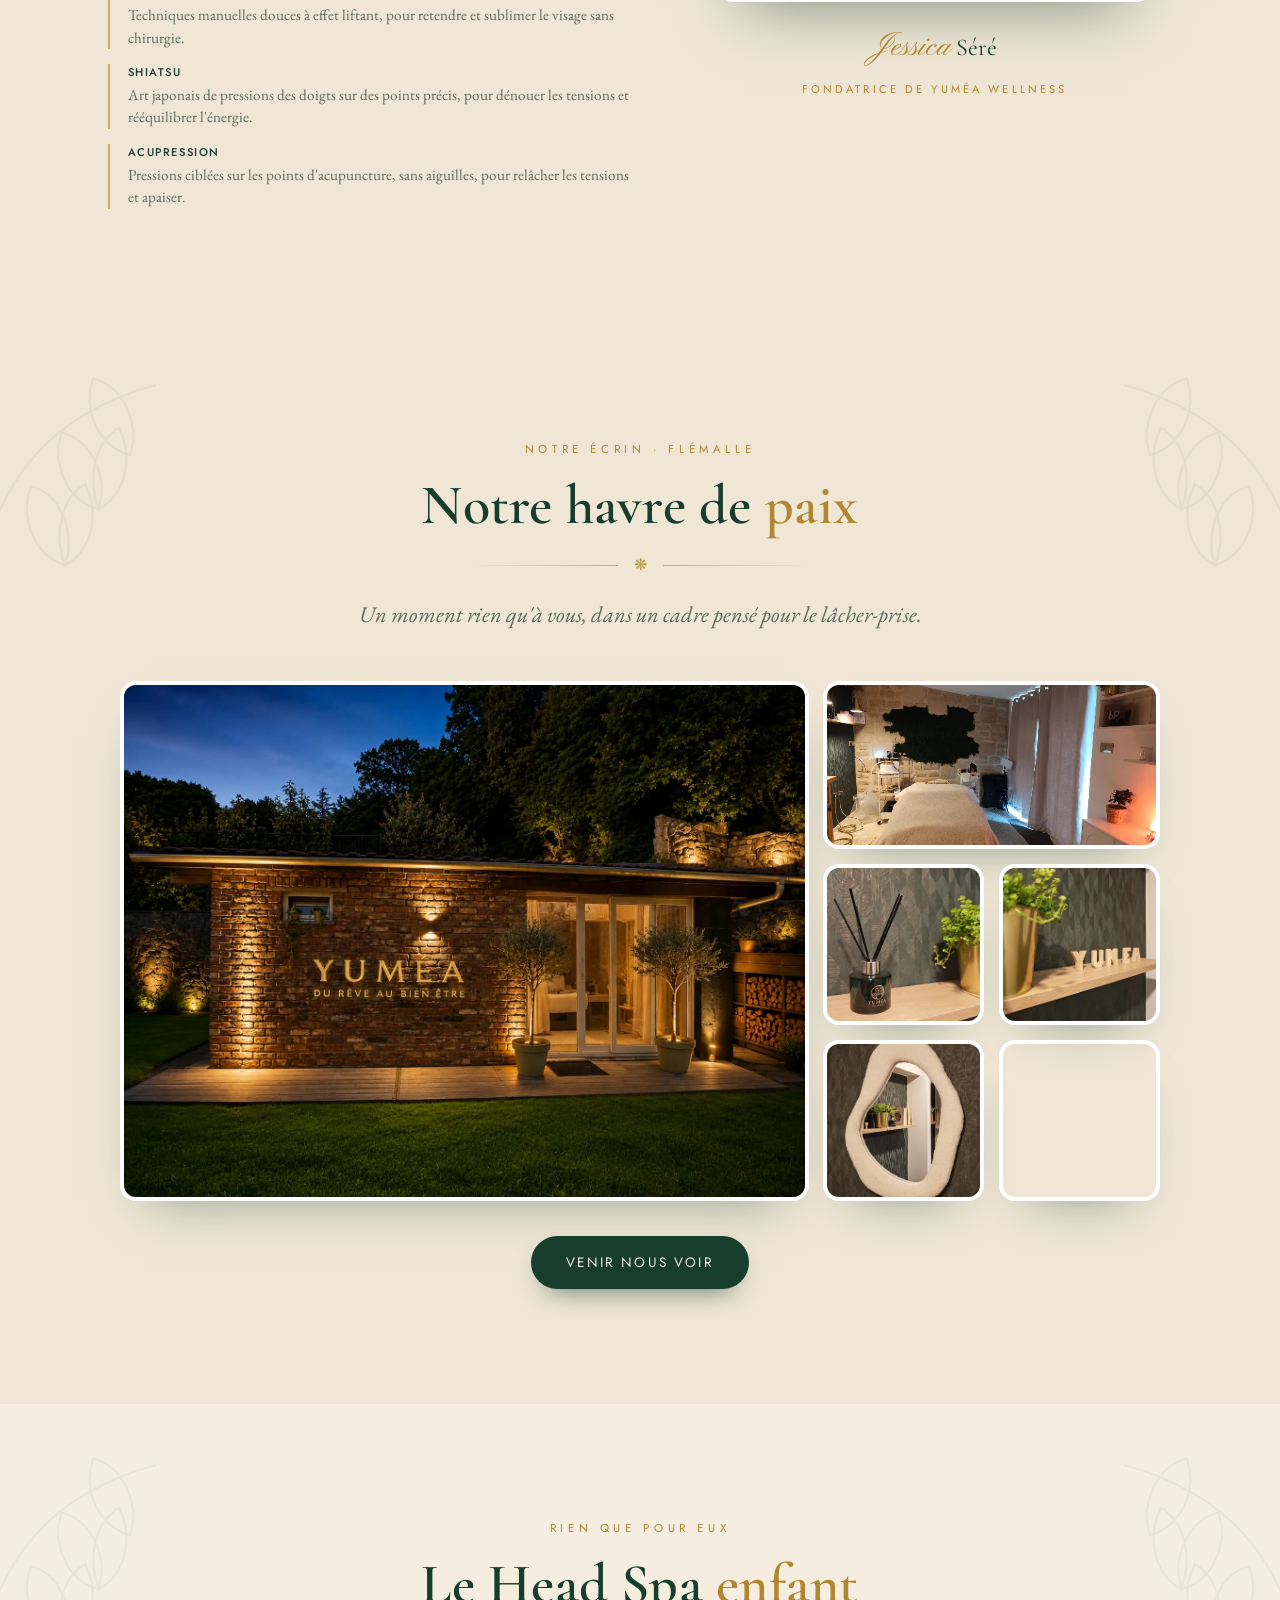
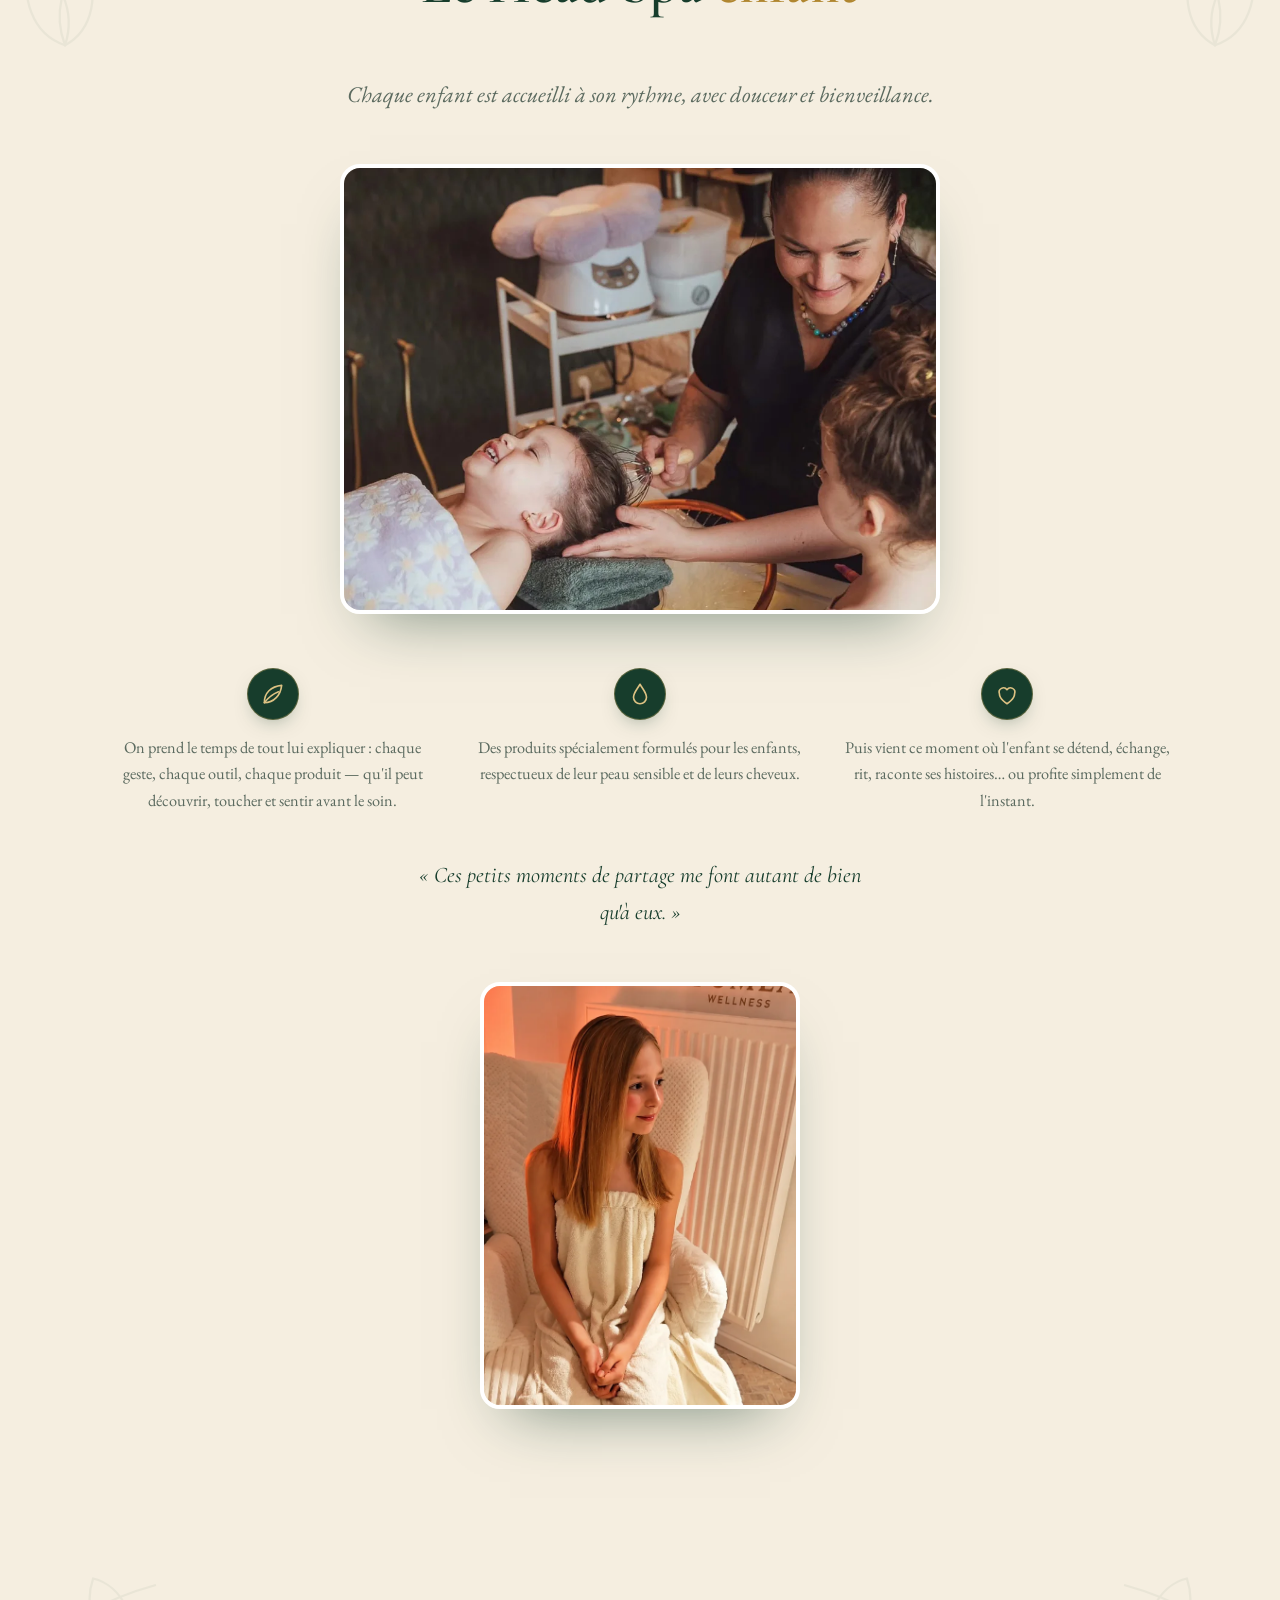
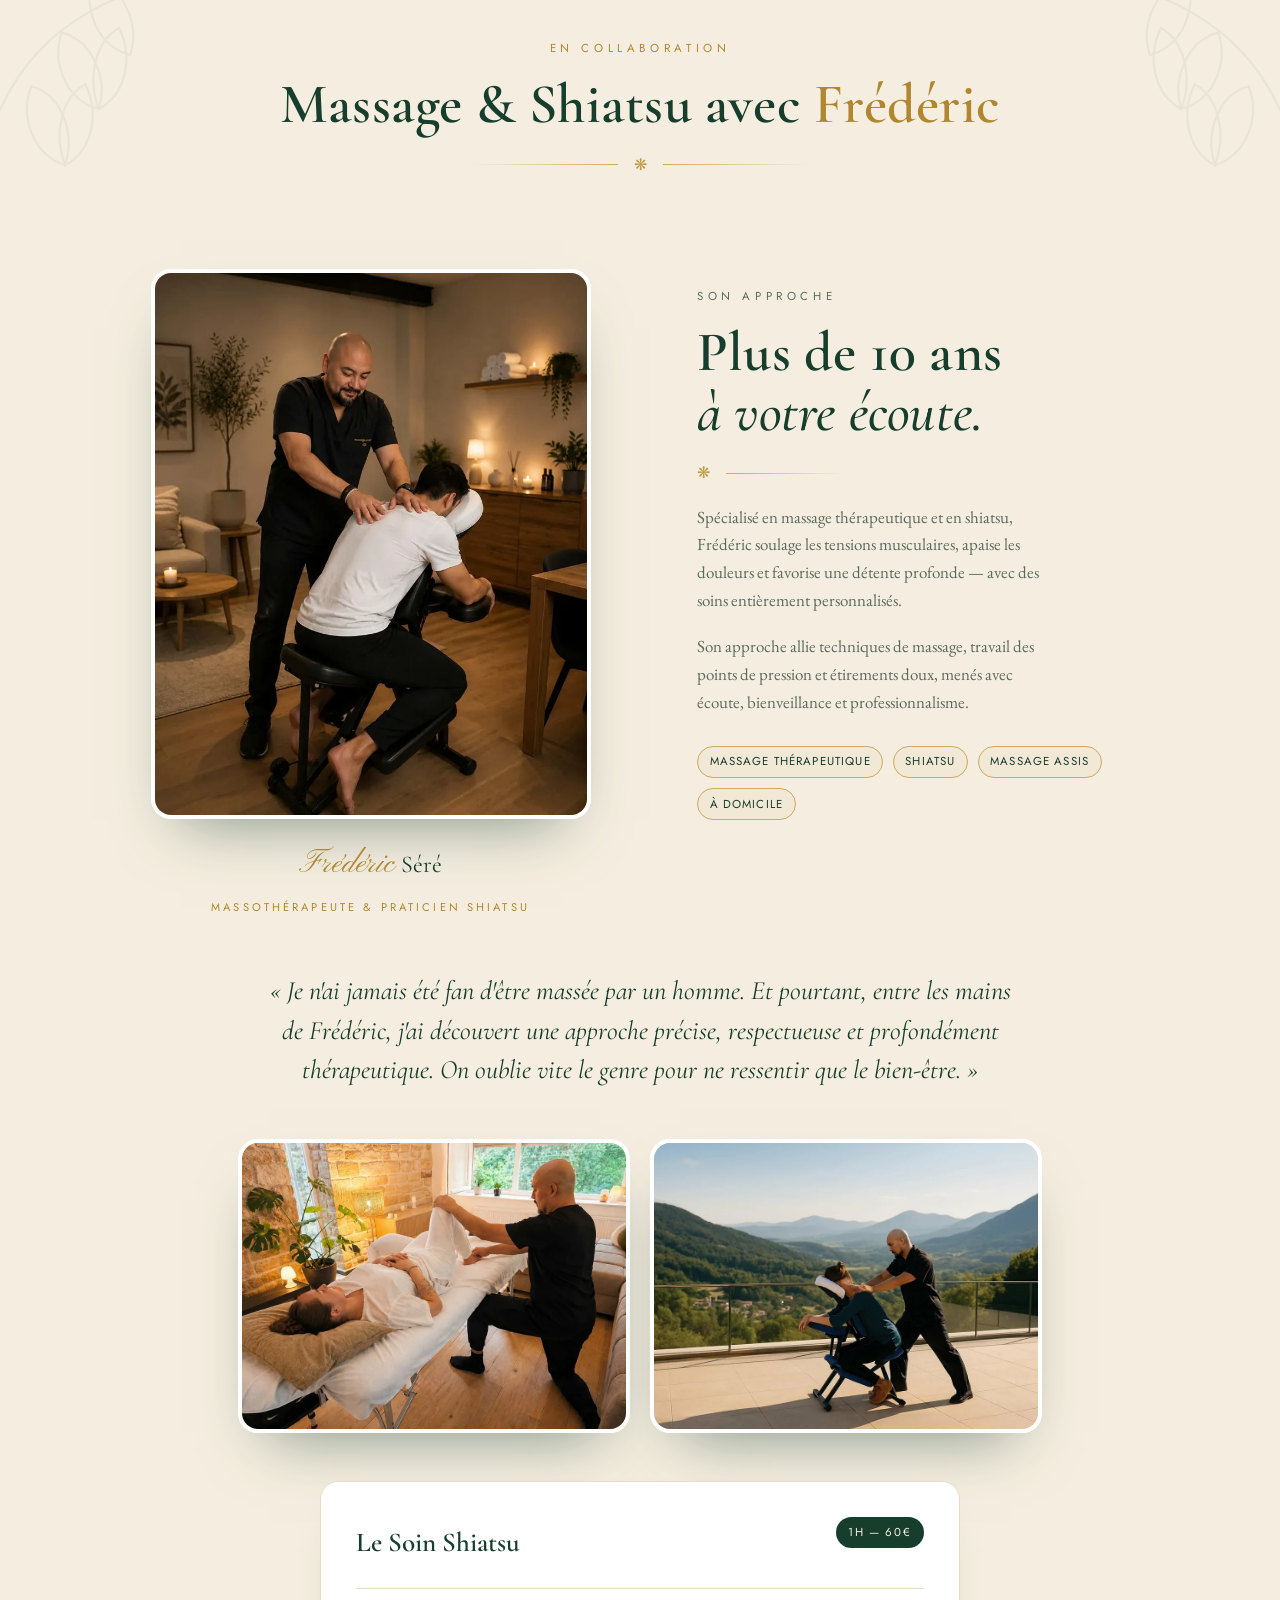
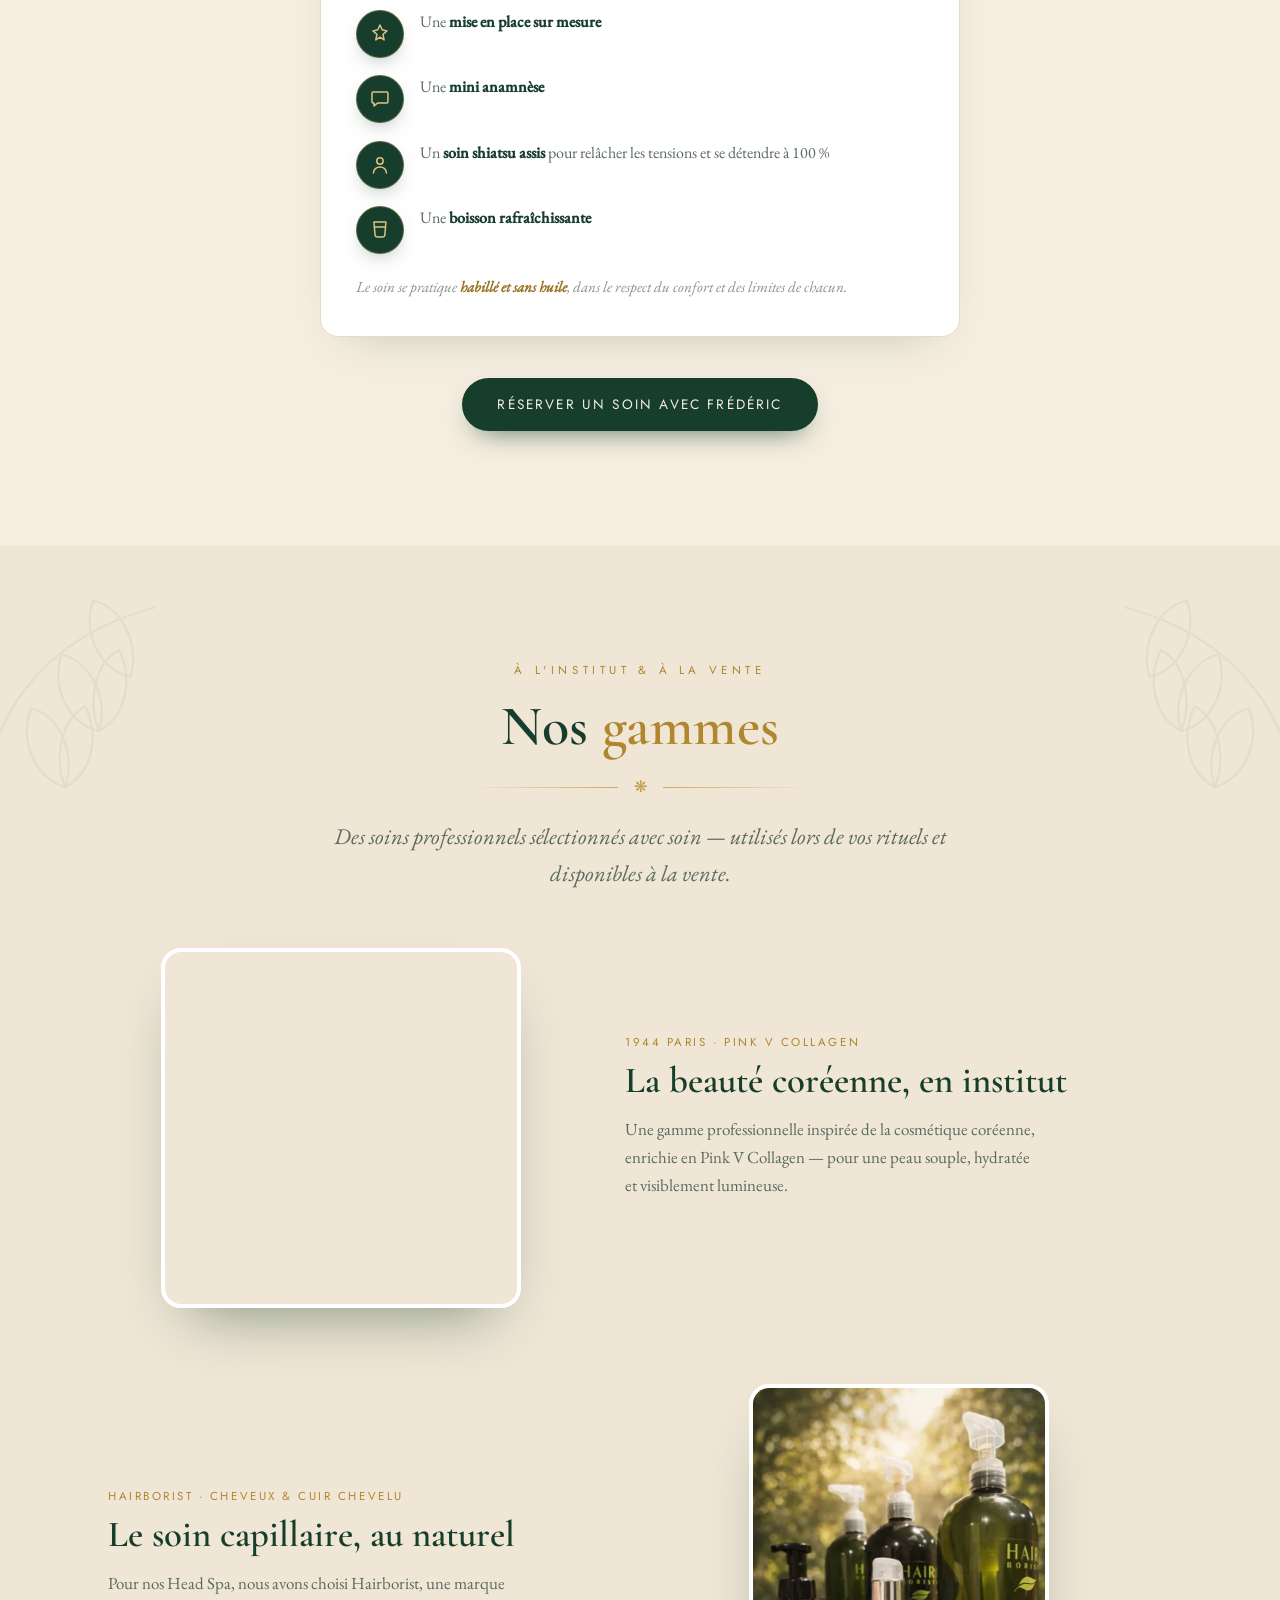
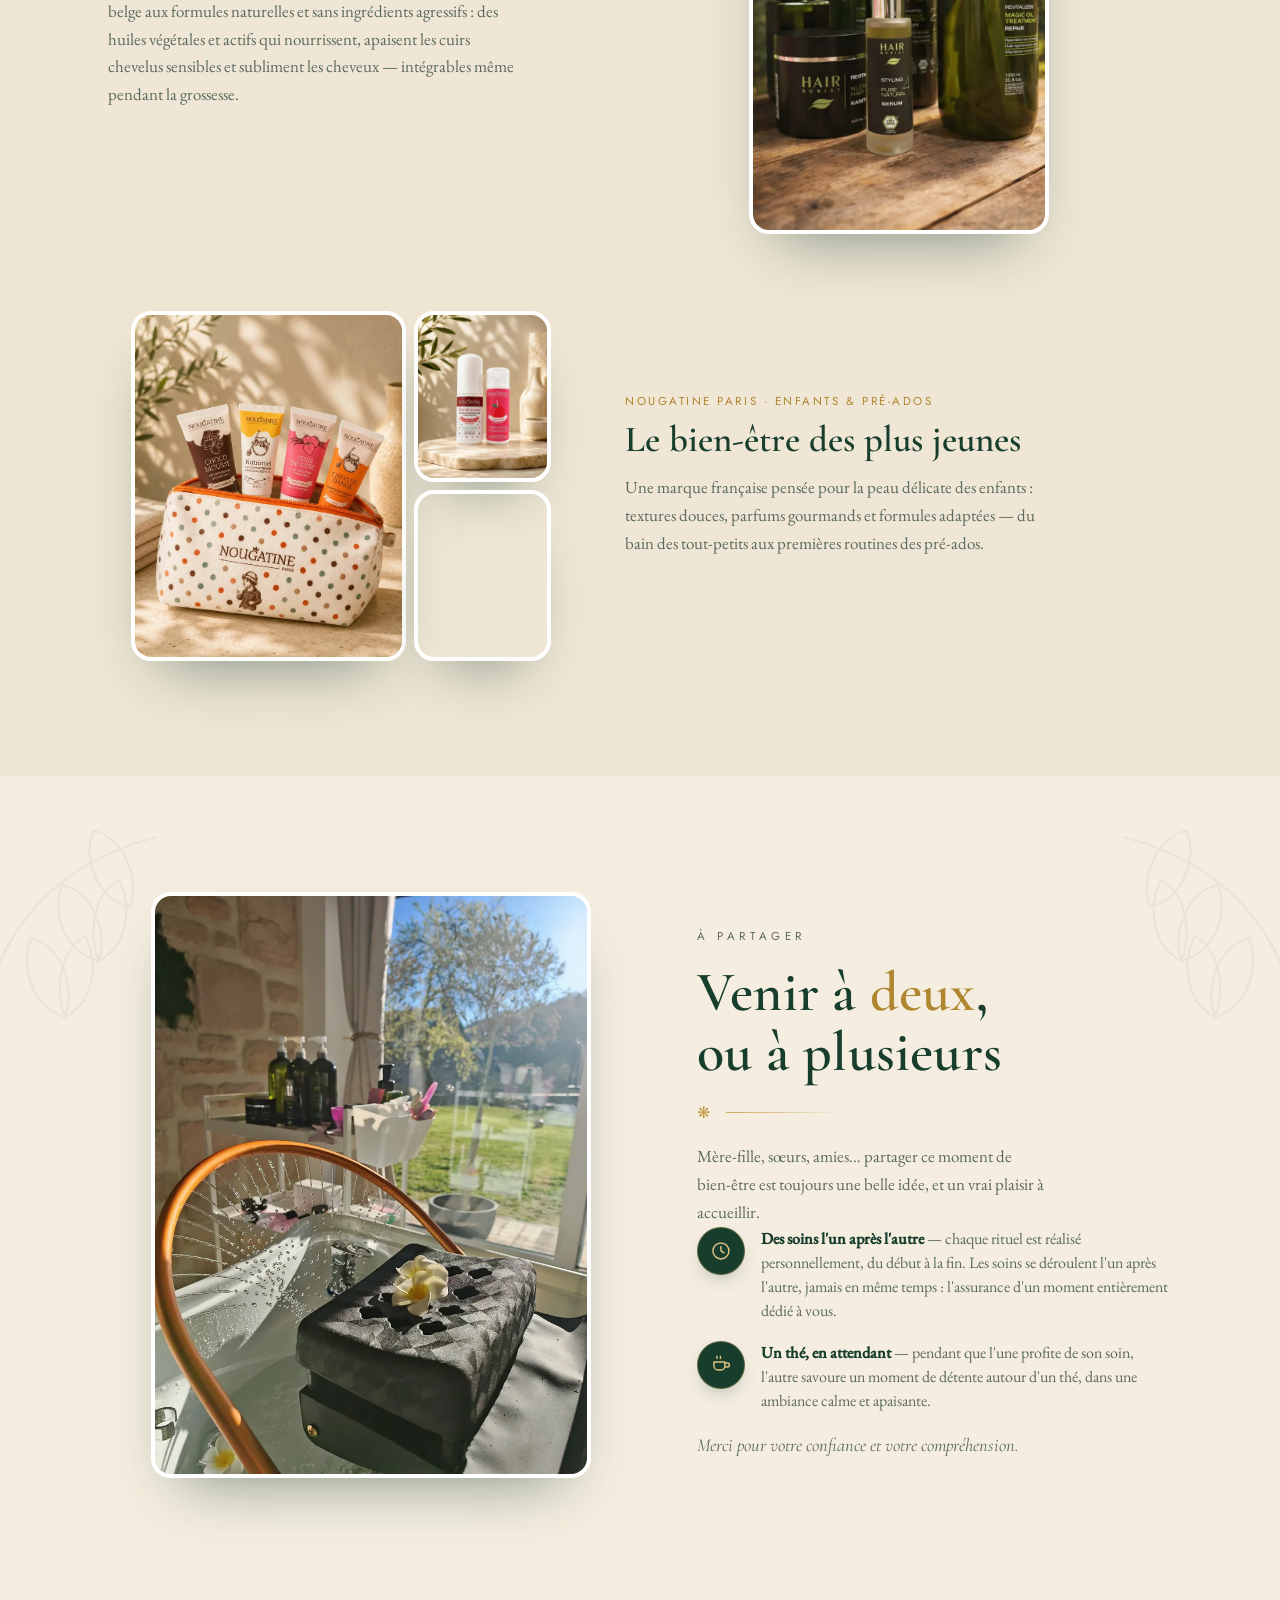
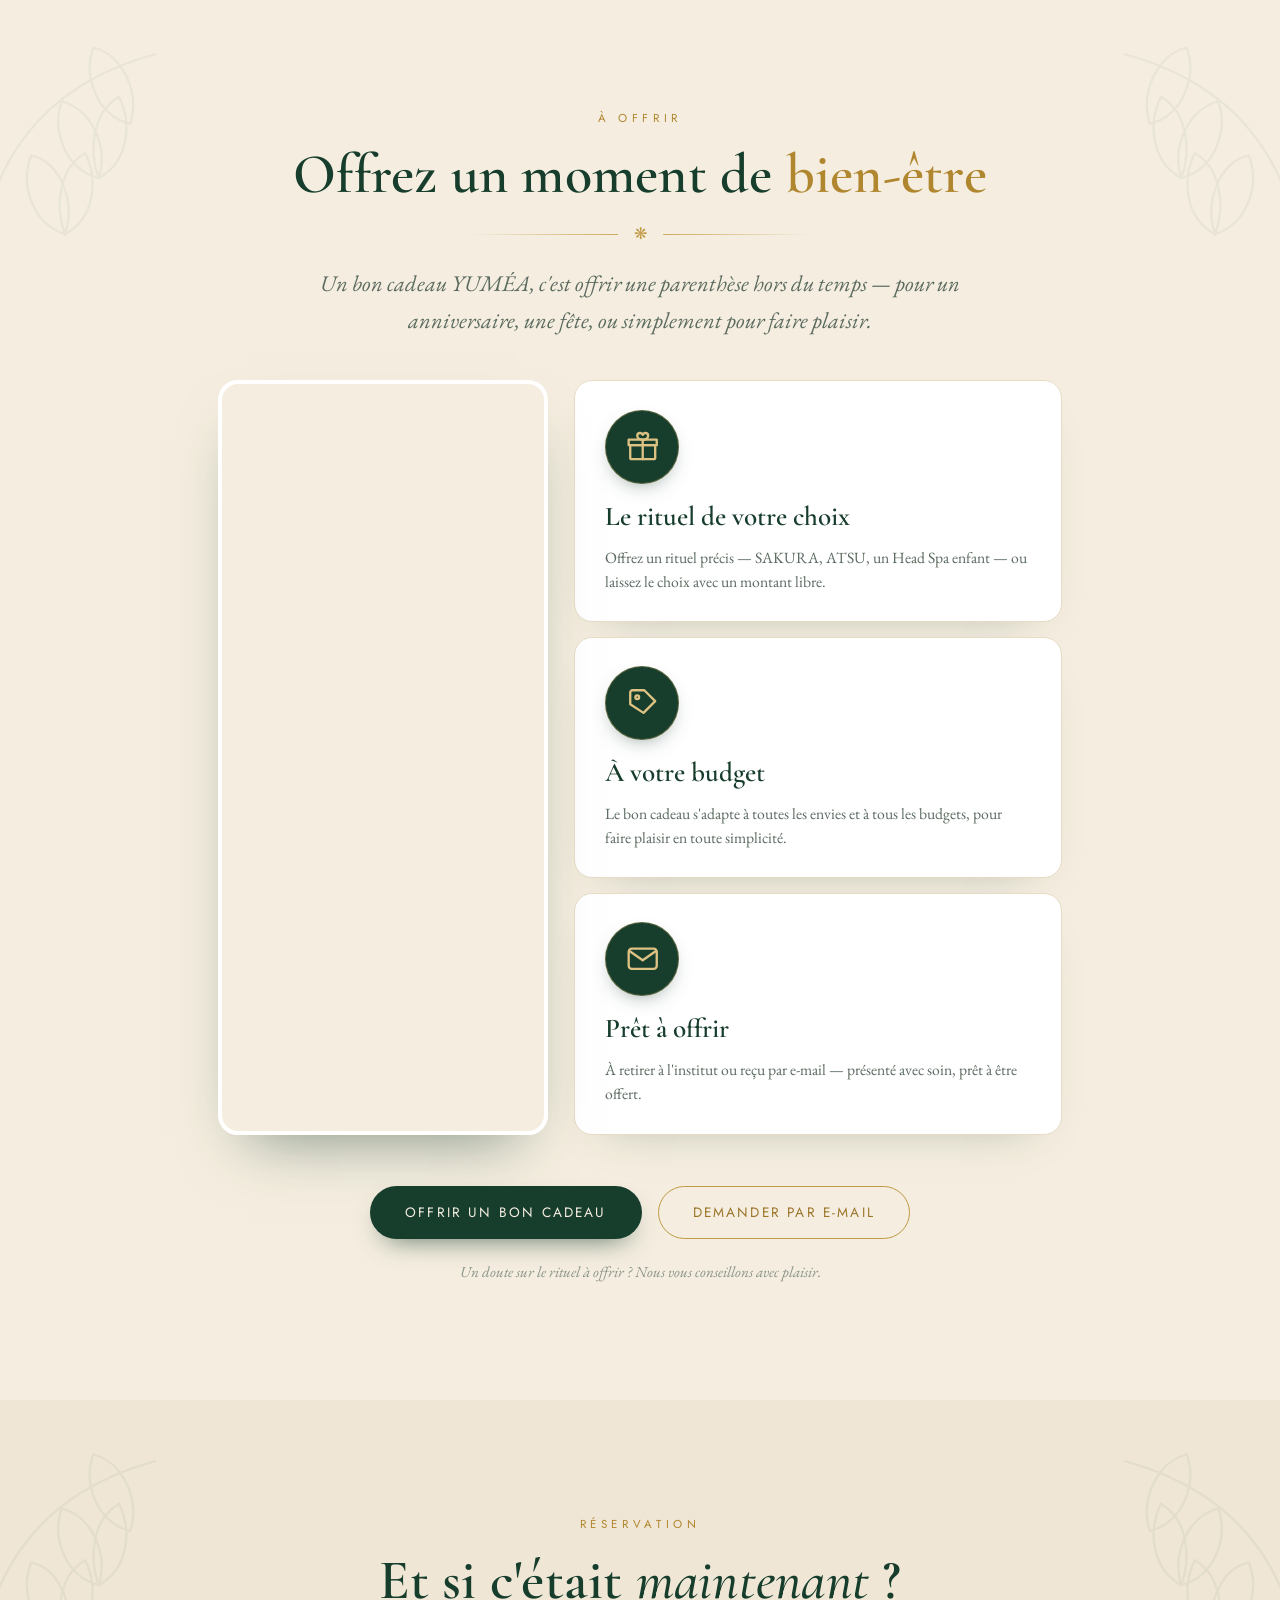
==== commit 99b8f777: "Bons cadeaux (PC) : photo alignée sur la hauteur des 3 cartes à toute largeur Inverse la logique de " ====
--- a/index.html
+++ b/index.html
@@ -29,7 +29,7 @@
   <link rel="preload" as="font" type="font/woff2" href="assets/fonts/eb-garamond-400.woff2" crossorigin />
 
   <link rel="stylesheet" href="css/fonts.css?v=1" />
-  <link rel="stylesheet" href="css/styles.css?v=27" />
+  <link rel="stylesheet" href="css/styles.css?v=28" />
 
   <script type="application/ld+json">
   {
--- a/css/styles.css
+++ b/css/styles.css
@@ -227,11 +227,11 @@
 .photo--portrait{aspect-ratio:4/5;max-width:440px;margin:0 auto}
 .partage__photo{aspect-ratio:3/4;max-width:440px;margin:0 auto}
 .partage__note{font-family:var(--font-serif);font-style:italic;font-size:1.15rem;color:var(--gold-700);margin-top:1.6rem}
-.cadeaux__layout{display:grid;grid-template-columns:minmax(0,340px) 1fr;gap:clamp(1rem,2.2vw,1.6rem);align-items:stretch;max-width:940px;margin:clamp(1.8rem,3.5vw,2.6rem) auto 0}
-.cadeaux__photo{max-width:none;aspect-ratio:2/3;margin:0}
-.cadeaux__photo img{object-position:center 40%}
-.cadeaux__cards{display:grid;grid-template-rows:repeat(3,1fr);gap:clamp(.6rem,1.2vw,.9rem)}
-.cadeaux__cards .duo__card{margin:0;display:flex;flex-direction:column;justify-content:center;text-align:left;padding:clamp(1.2rem,2vw,1.7rem) clamp(1.4rem,2.4vw,2rem)}
+.cadeaux__layout{display:grid;grid-template-columns:minmax(0,330px) 1fr;gap:clamp(1rem,2.2vw,1.6rem);align-items:stretch;max-width:940px;margin:clamp(1.8rem,3.5vw,2.6rem) auto 0}
+.cadeaux__photo{max-width:none;margin:0;position:relative;overflow:hidden}
+.cadeaux__photo img{position:absolute;inset:0;width:100%;height:100%;object-fit:cover;object-position:center 42%}
+.cadeaux__cards{display:flex;flex-direction:column;gap:clamp(.6rem,1.2vw,.9rem)}
+.cadeaux__cards .duo__card{margin:0;display:flex;flex-direction:column;justify-content:center;text-align:left;padding:clamp(1.3rem,2.2vw,1.8rem) clamp(1.4rem,2.4vw,2rem)}
 .cadeaux__cards .duo__card h3{margin-bottom:.4rem}
 .cadeaux__cards .duo__card p{font-size:.98rem;line-height:1.5}
 .cadeaux__cards .duo__card .badge{margin:0 0 .7rem}
@@ -493,8 +493,7 @@
   .i-sus{aspect-ratio:2/1}
   .frederic__duo{grid-template-columns:1fr}
   .cadeaux__layout{grid-template-columns:1fr;gap:1.4rem}
-  .cadeaux__photo{max-width:340px;margin:0 auto}
-  .cadeaux__cards{grid-template-rows:repeat(3,auto)}
+  .cadeaux__photo{max-width:340px;margin:0 auto;aspect-ratio:3/4}
   .cadeaux__cards .duo__card{text-align:center}
   .cadeaux__cards .duo__card .badge{margin:0 auto 1rem}
   .enfants__points{grid-template-columns:1fr;max-width:26rem;margin-left:auto;margin-right:auto}
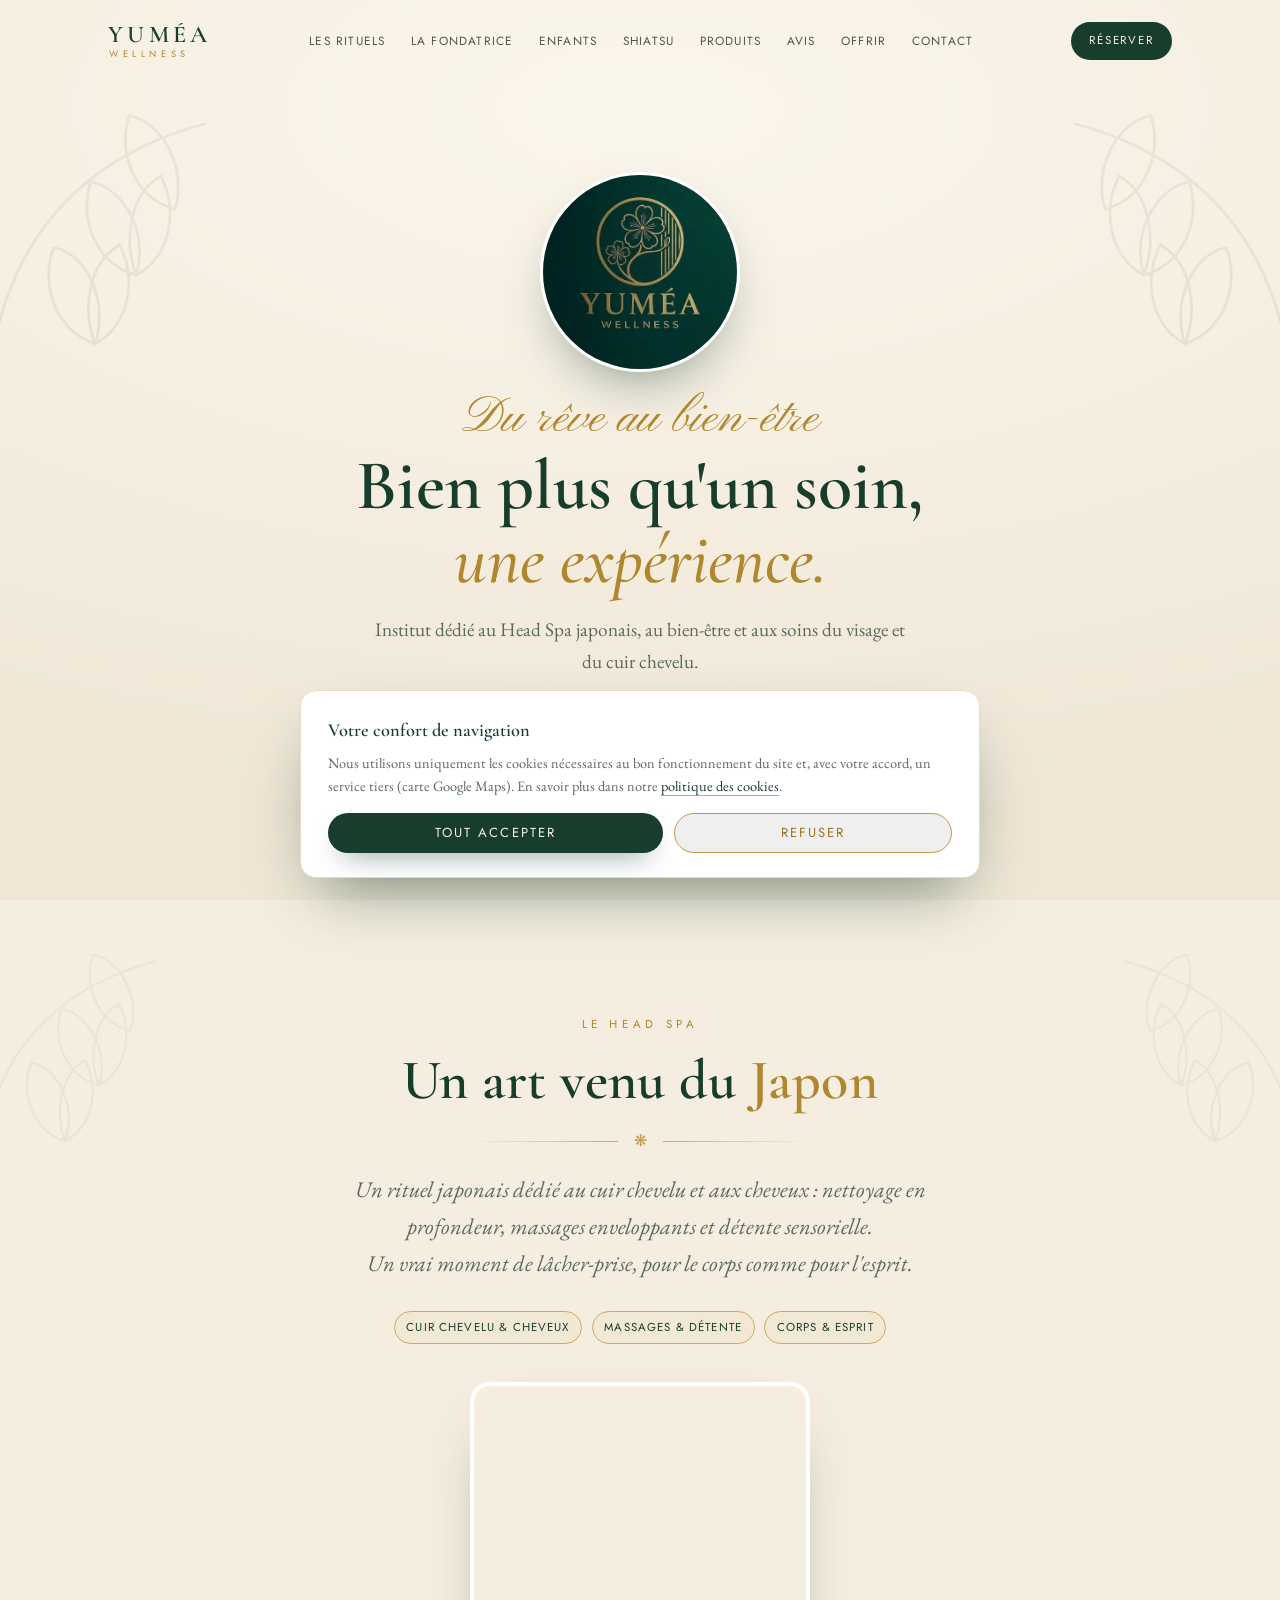
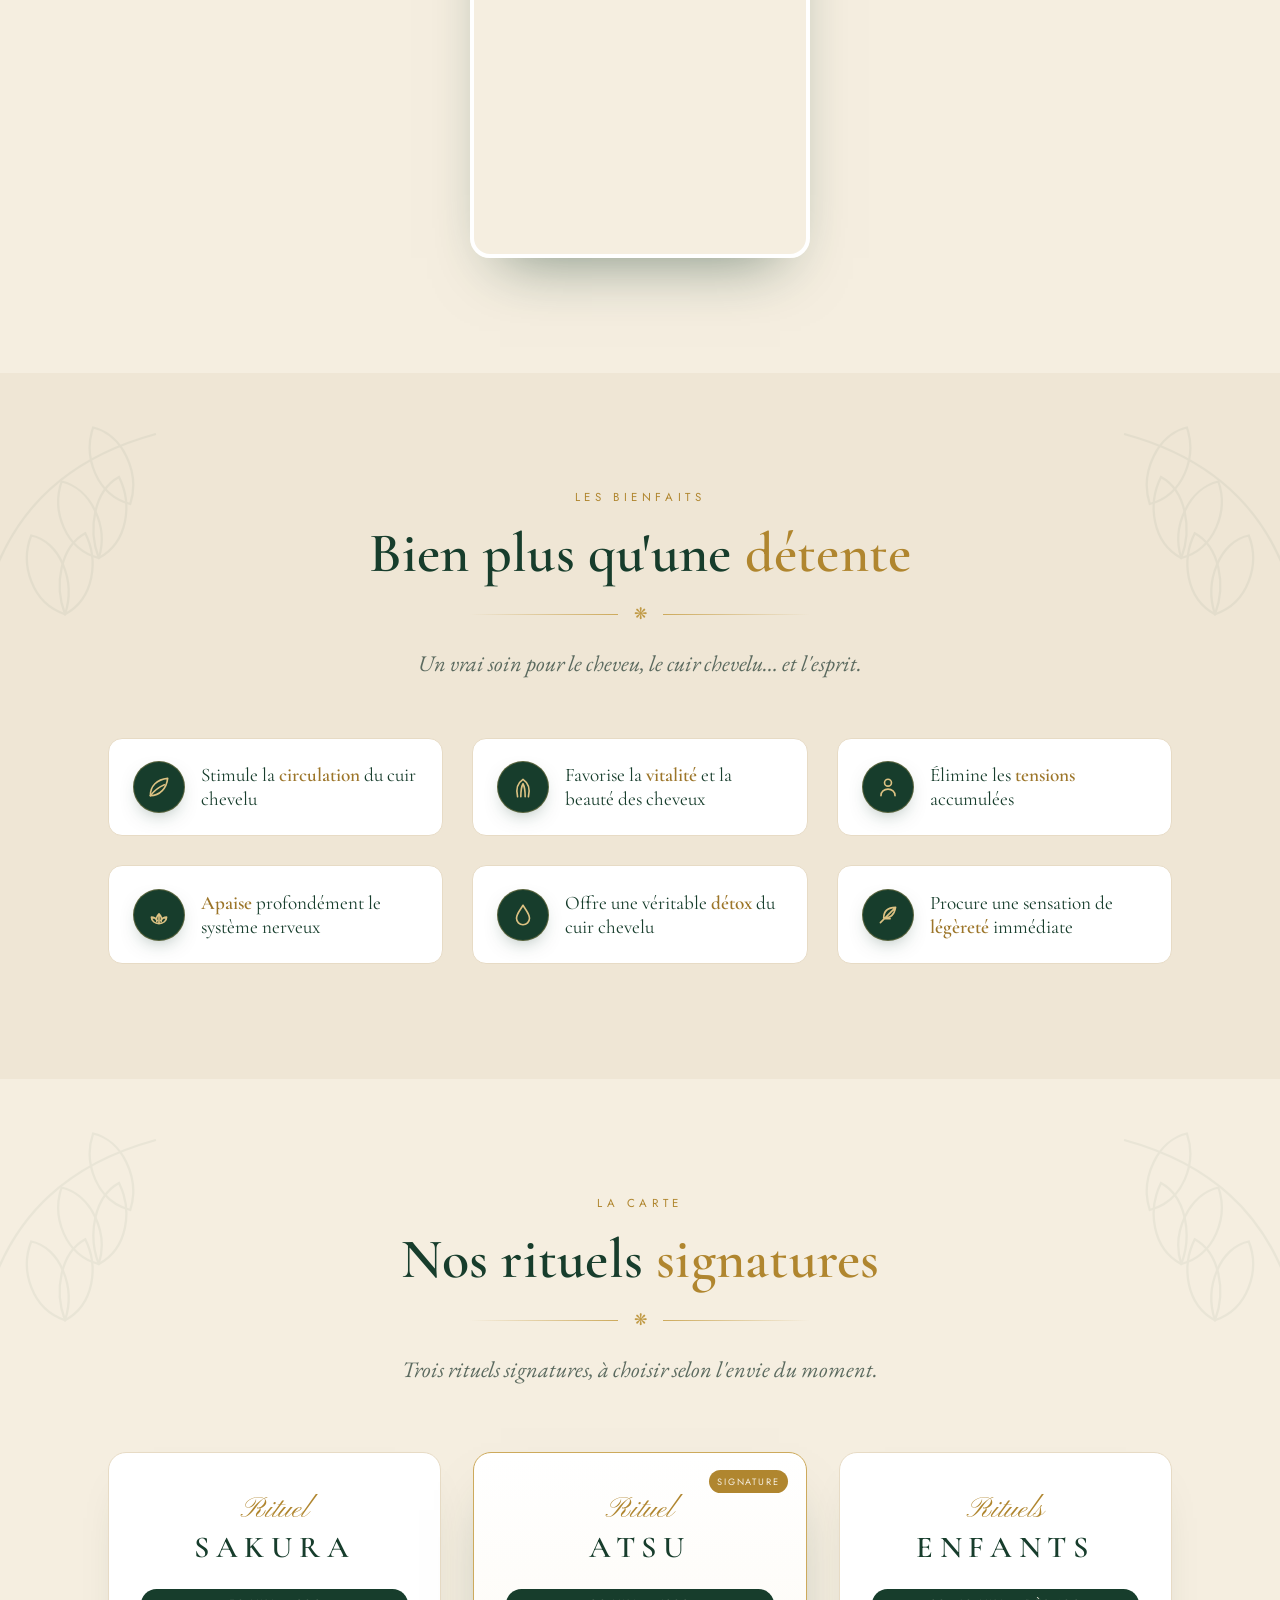
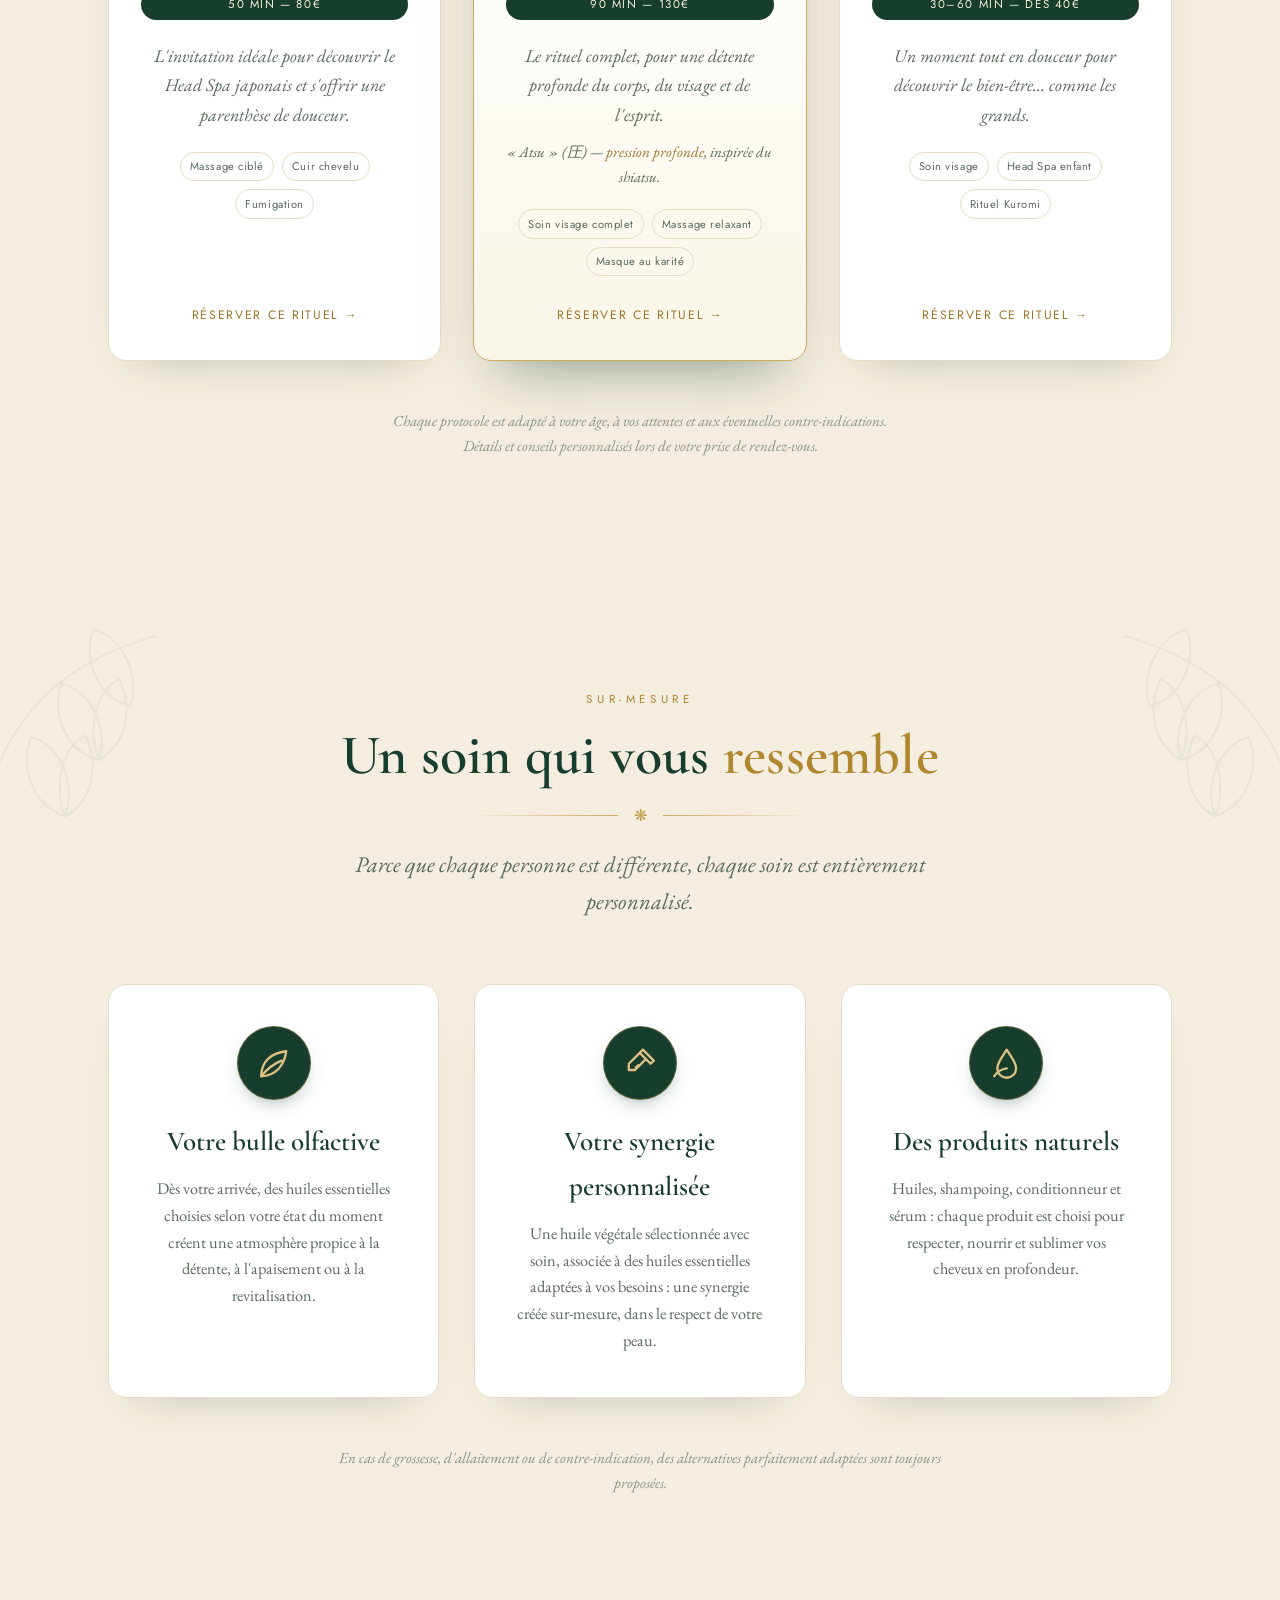
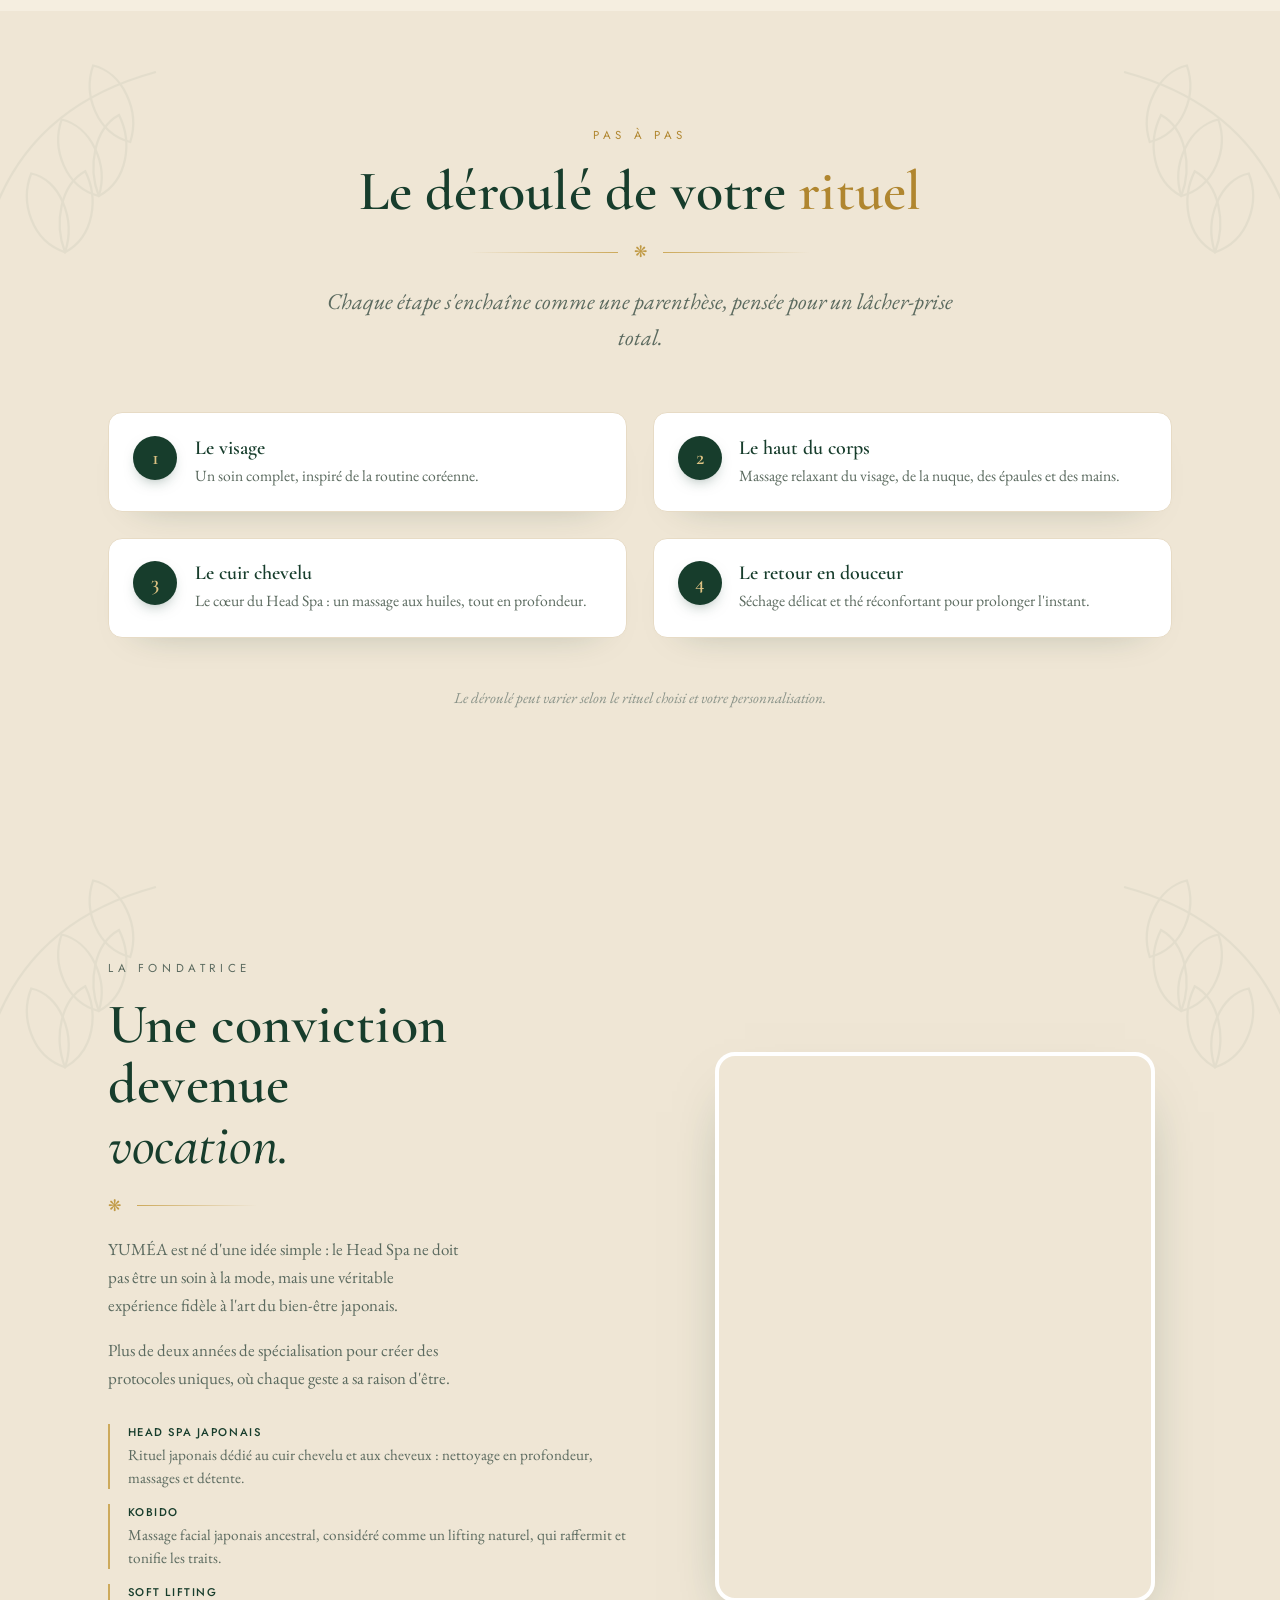
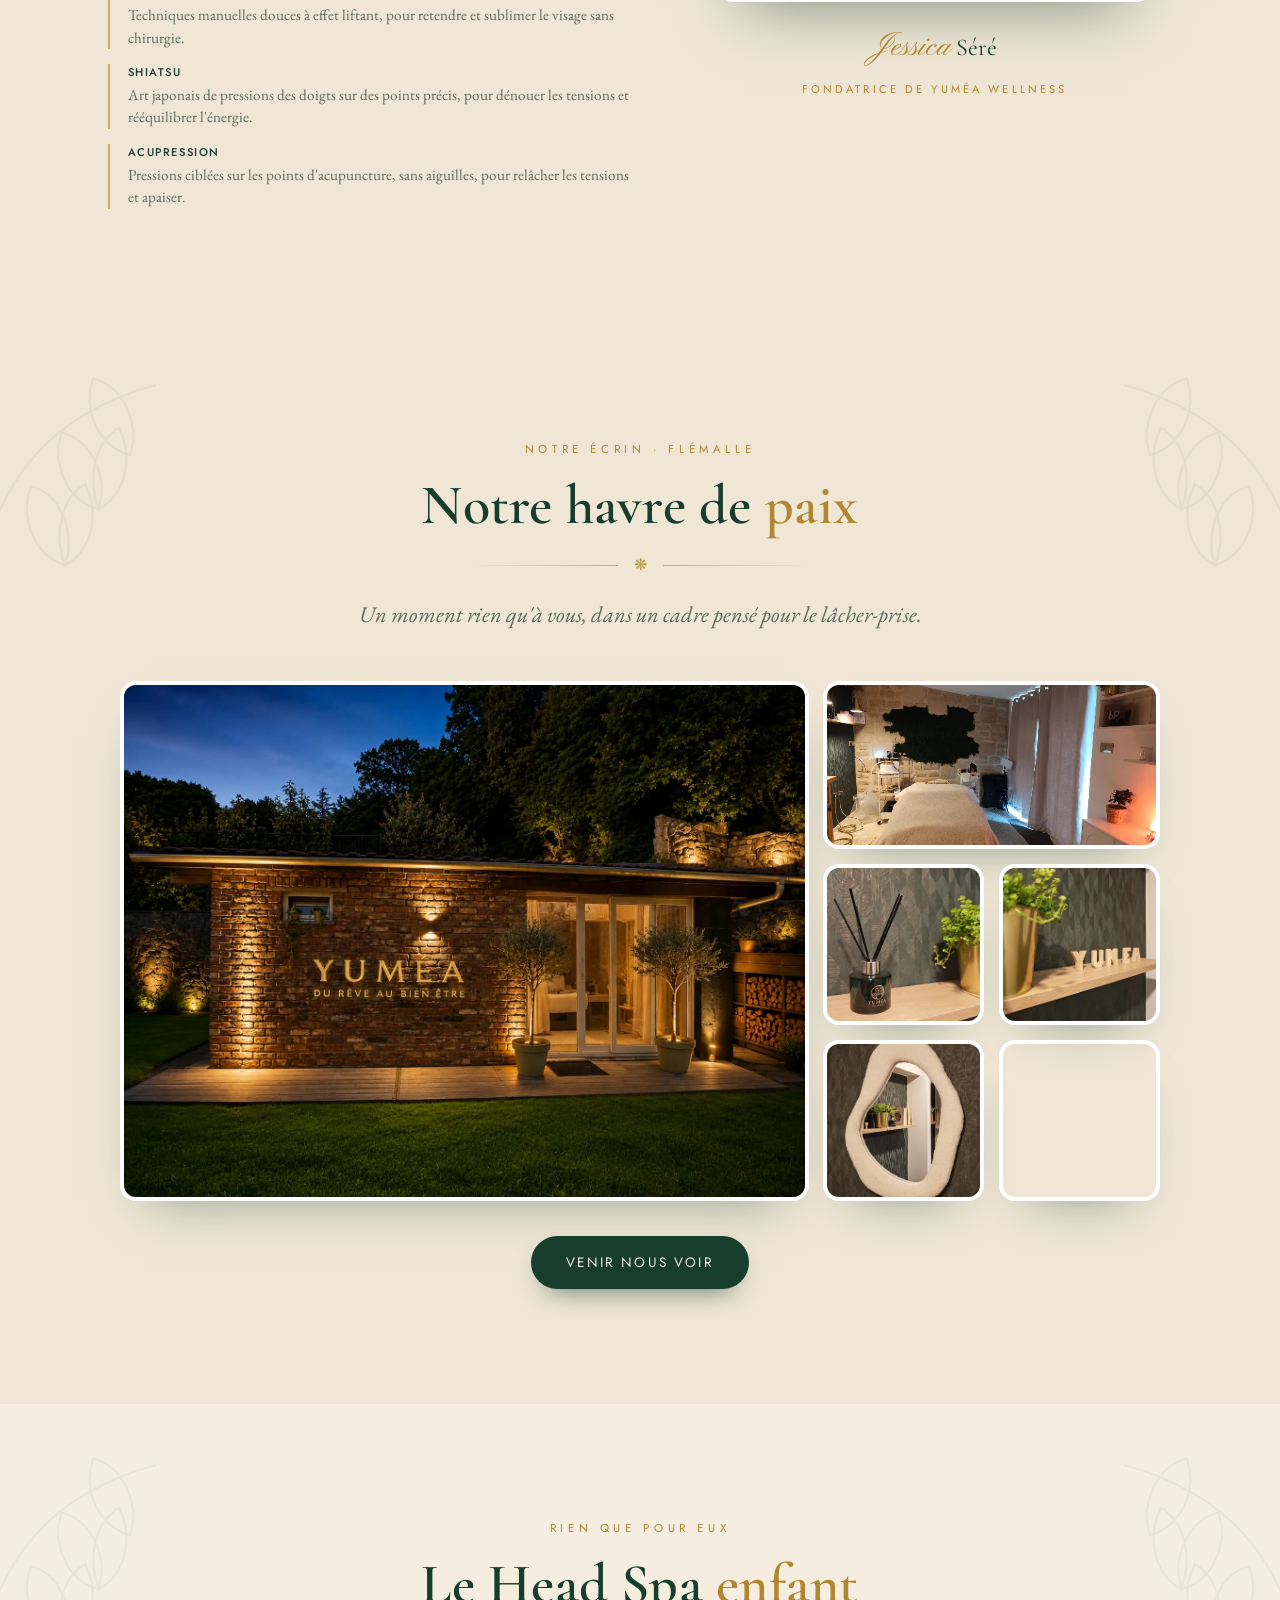
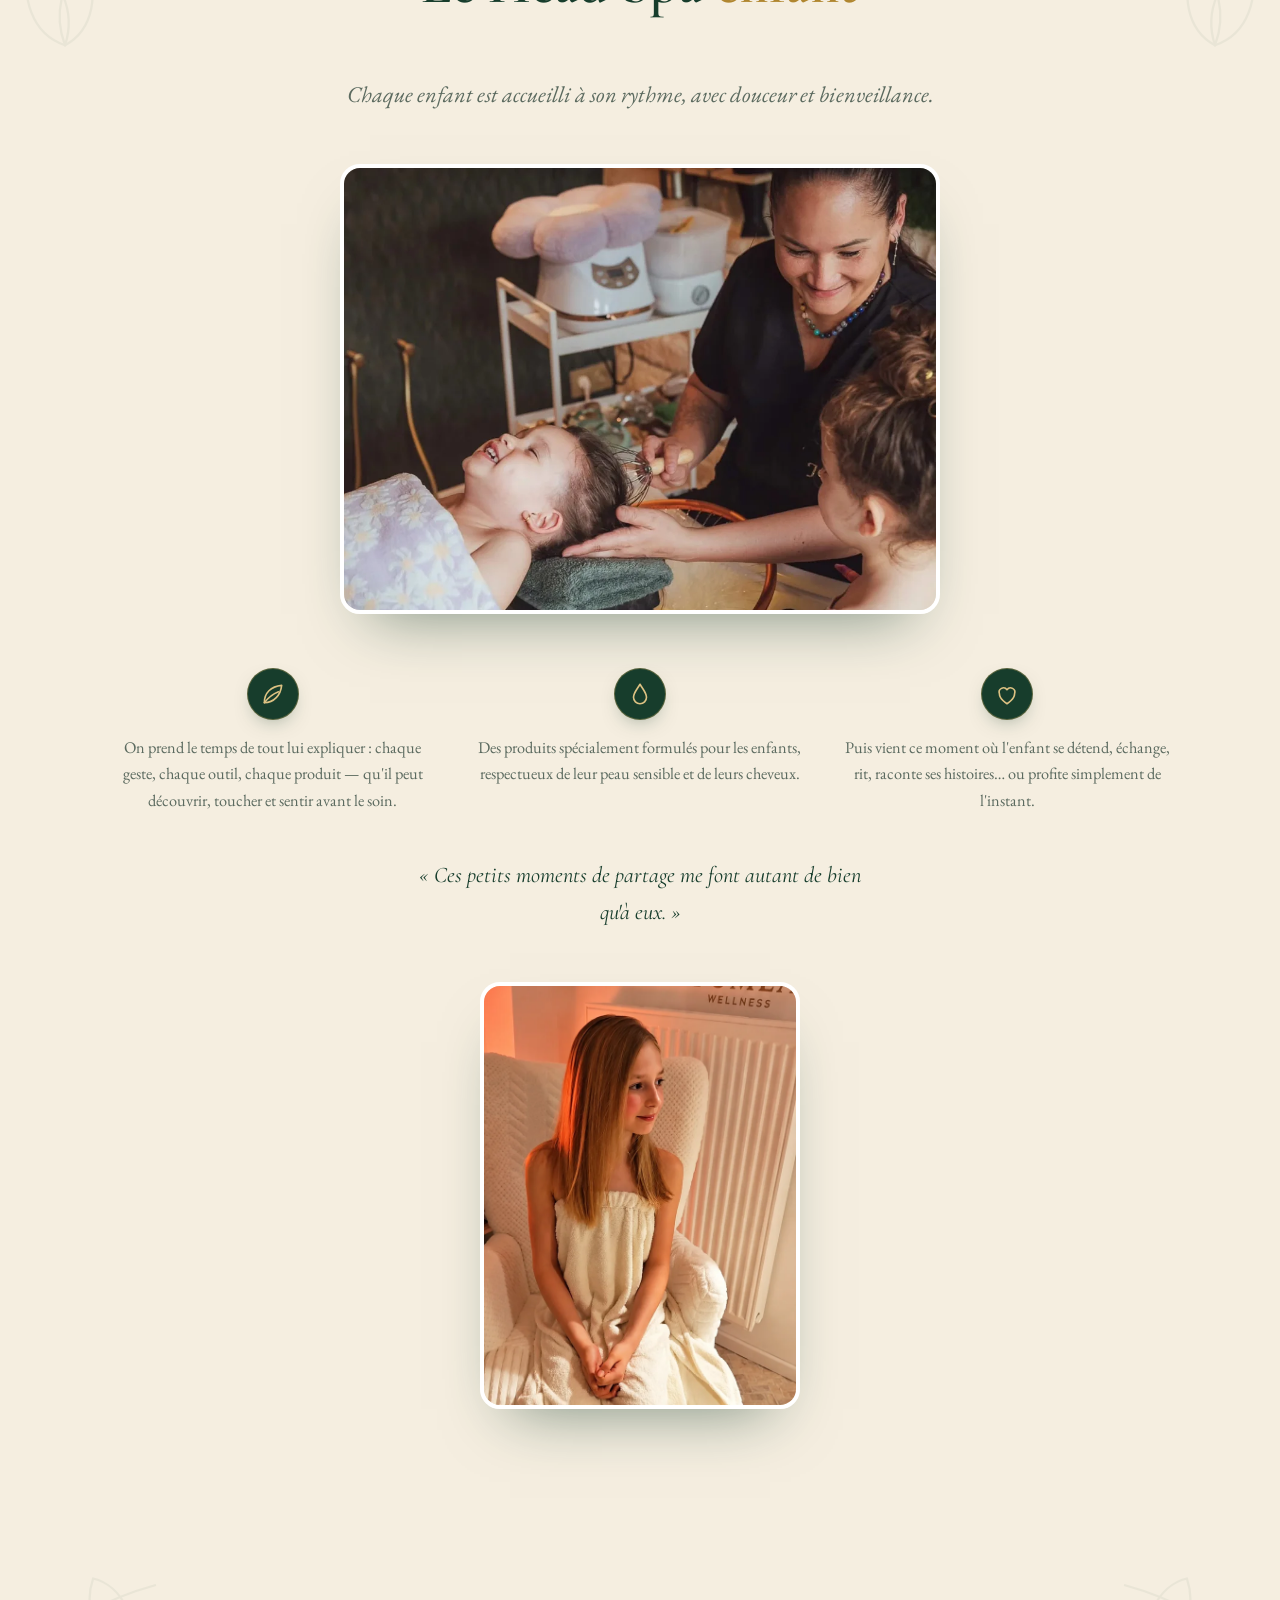
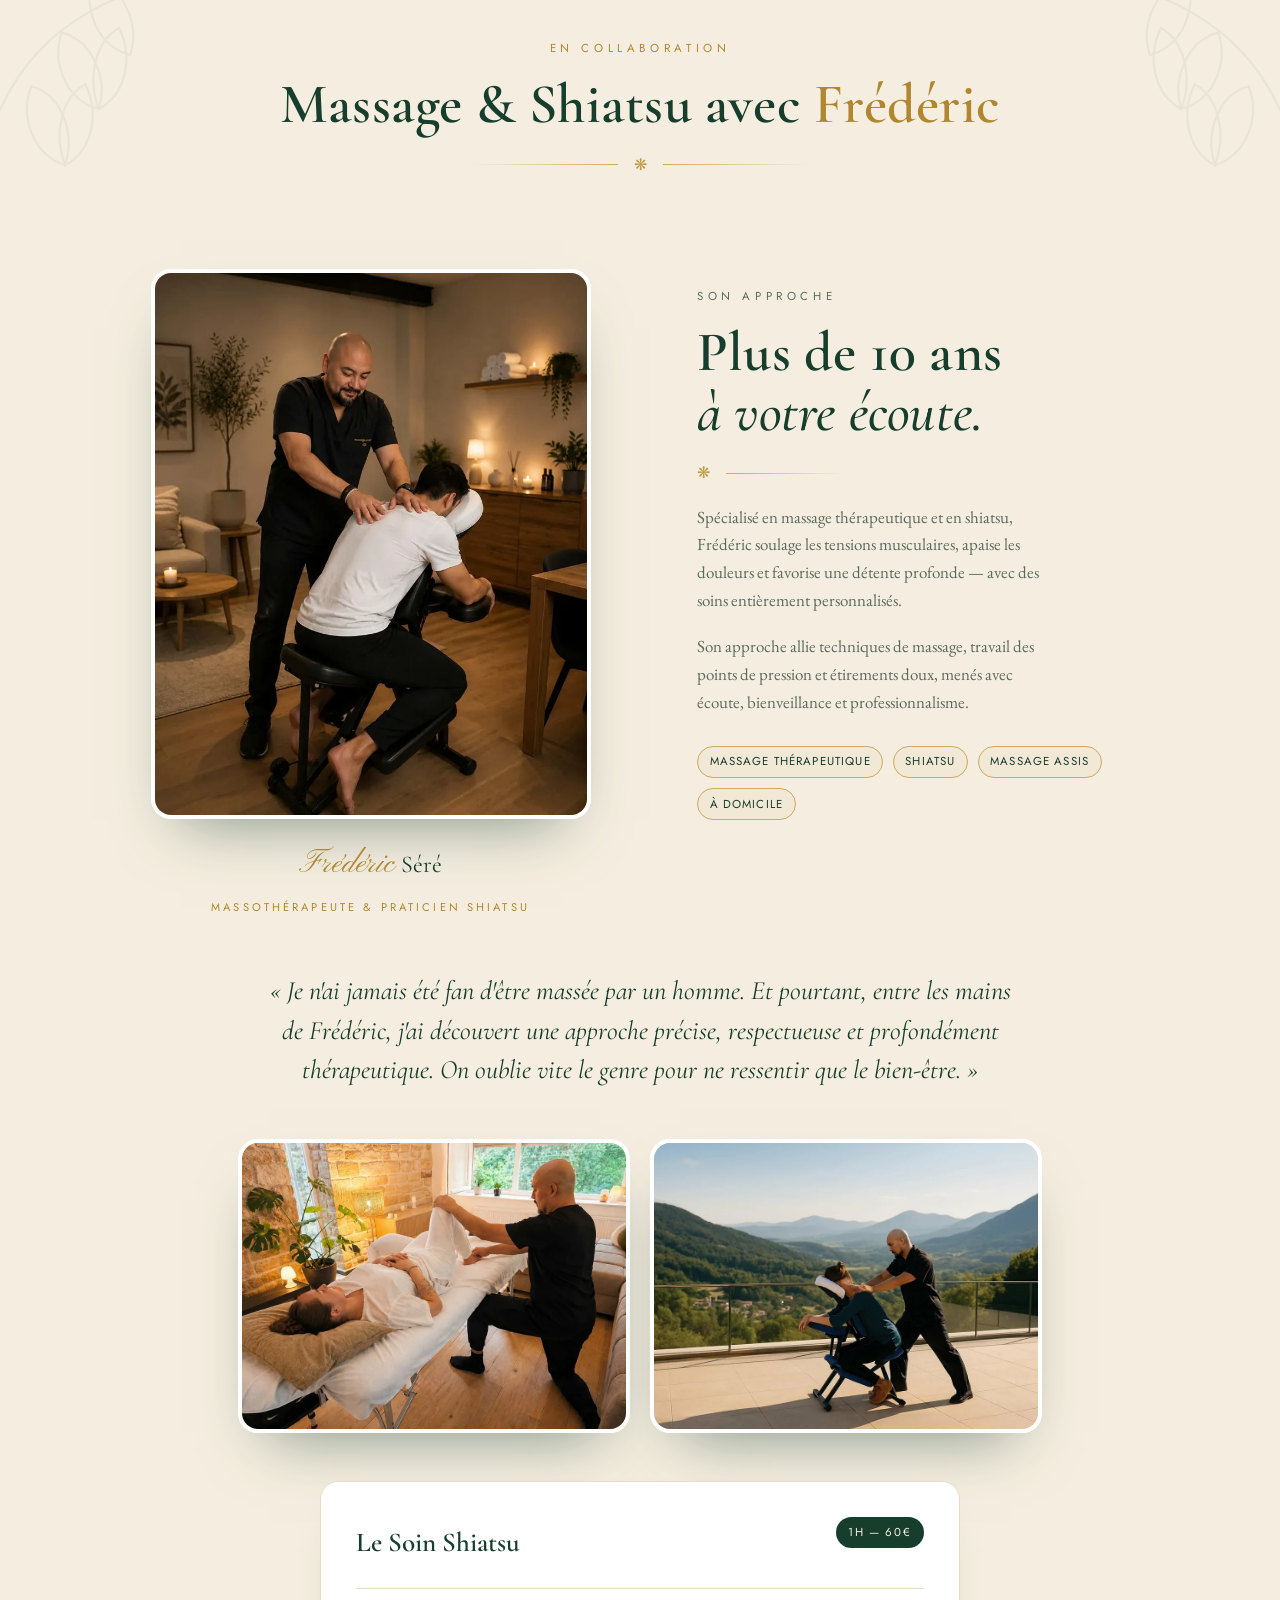
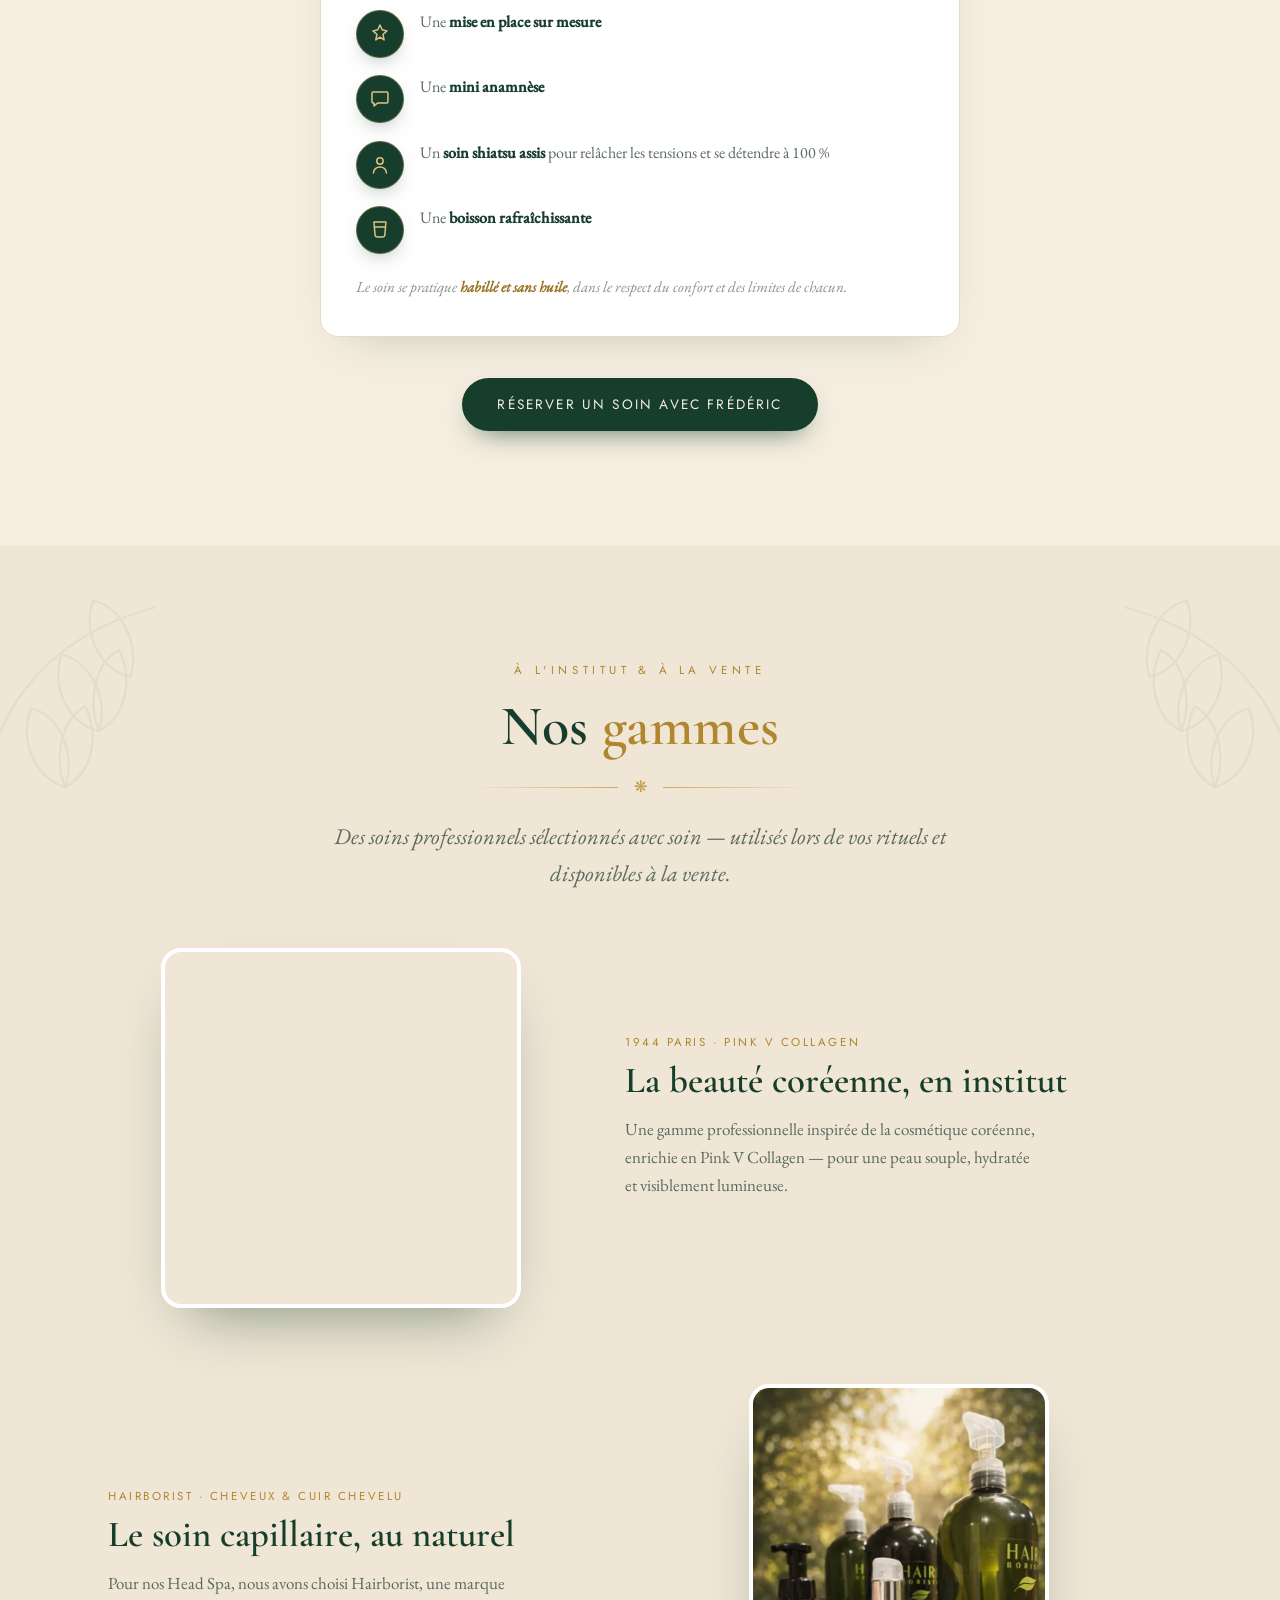
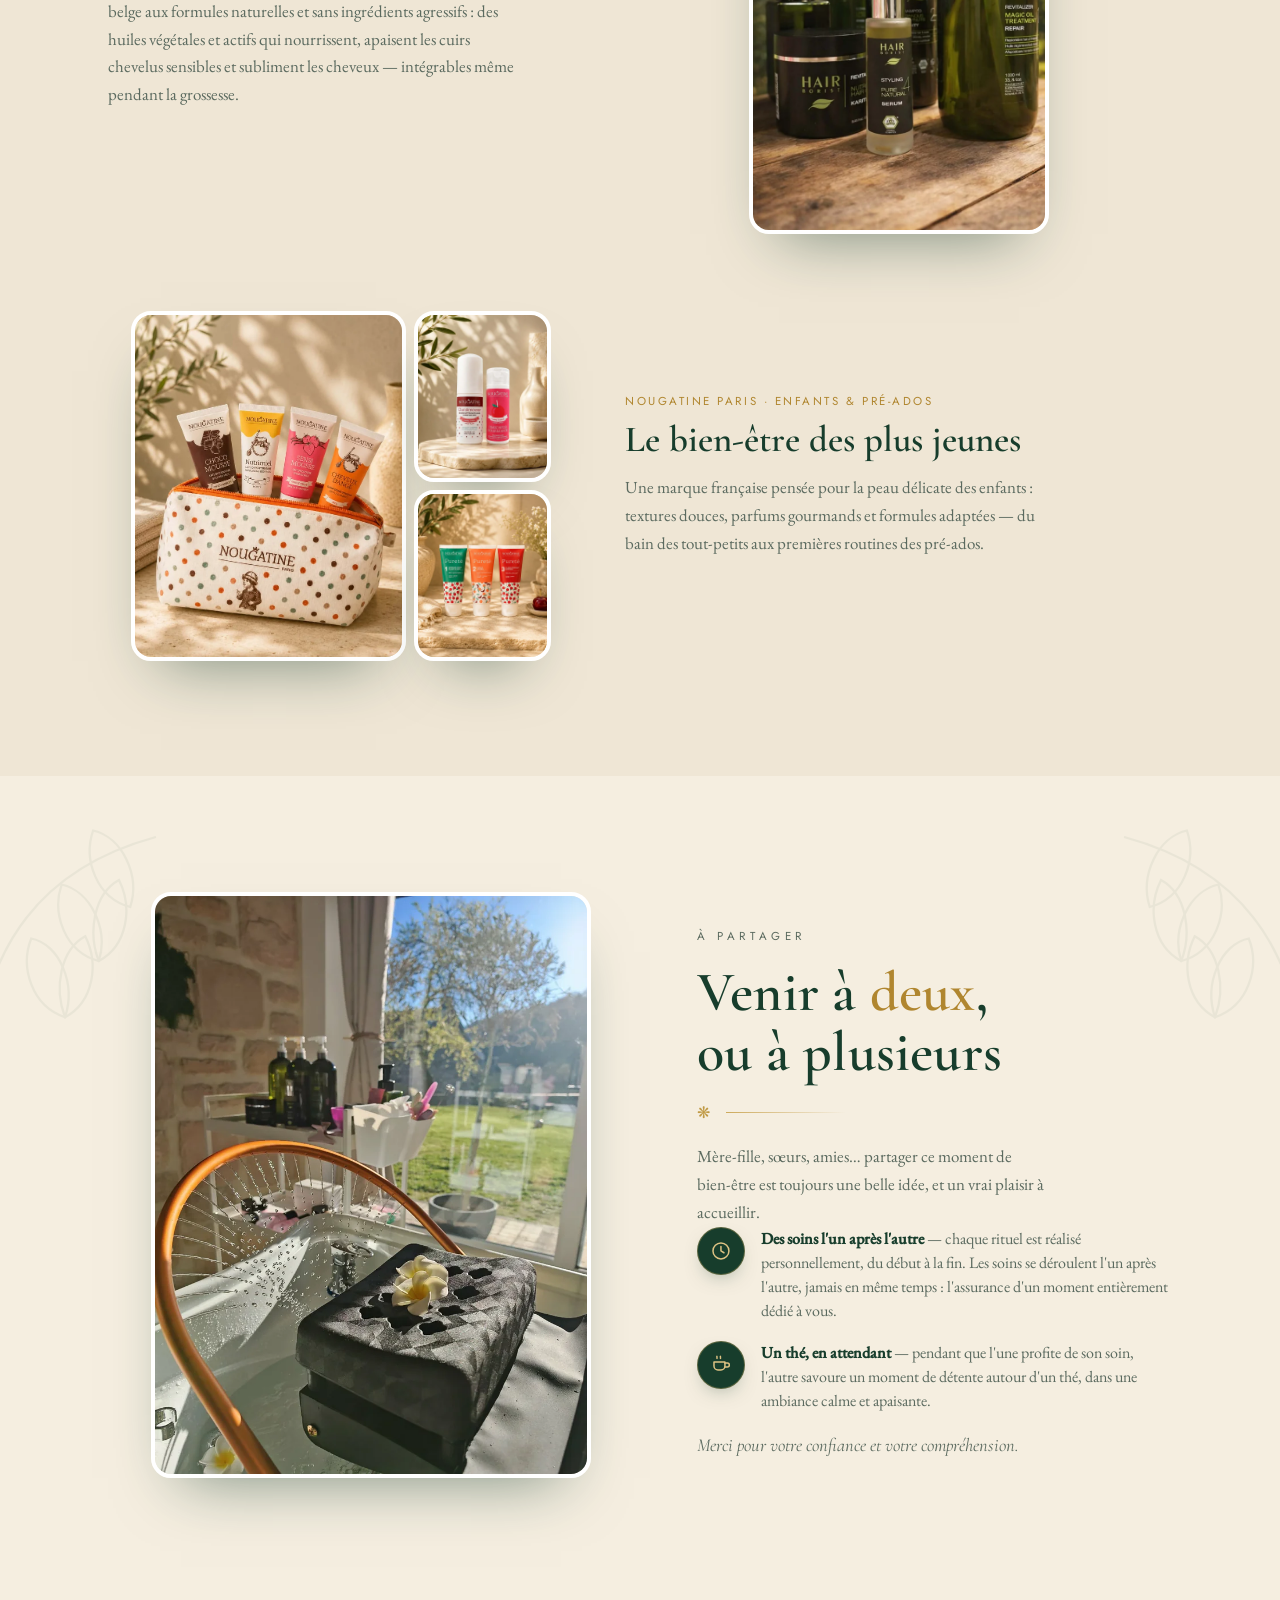
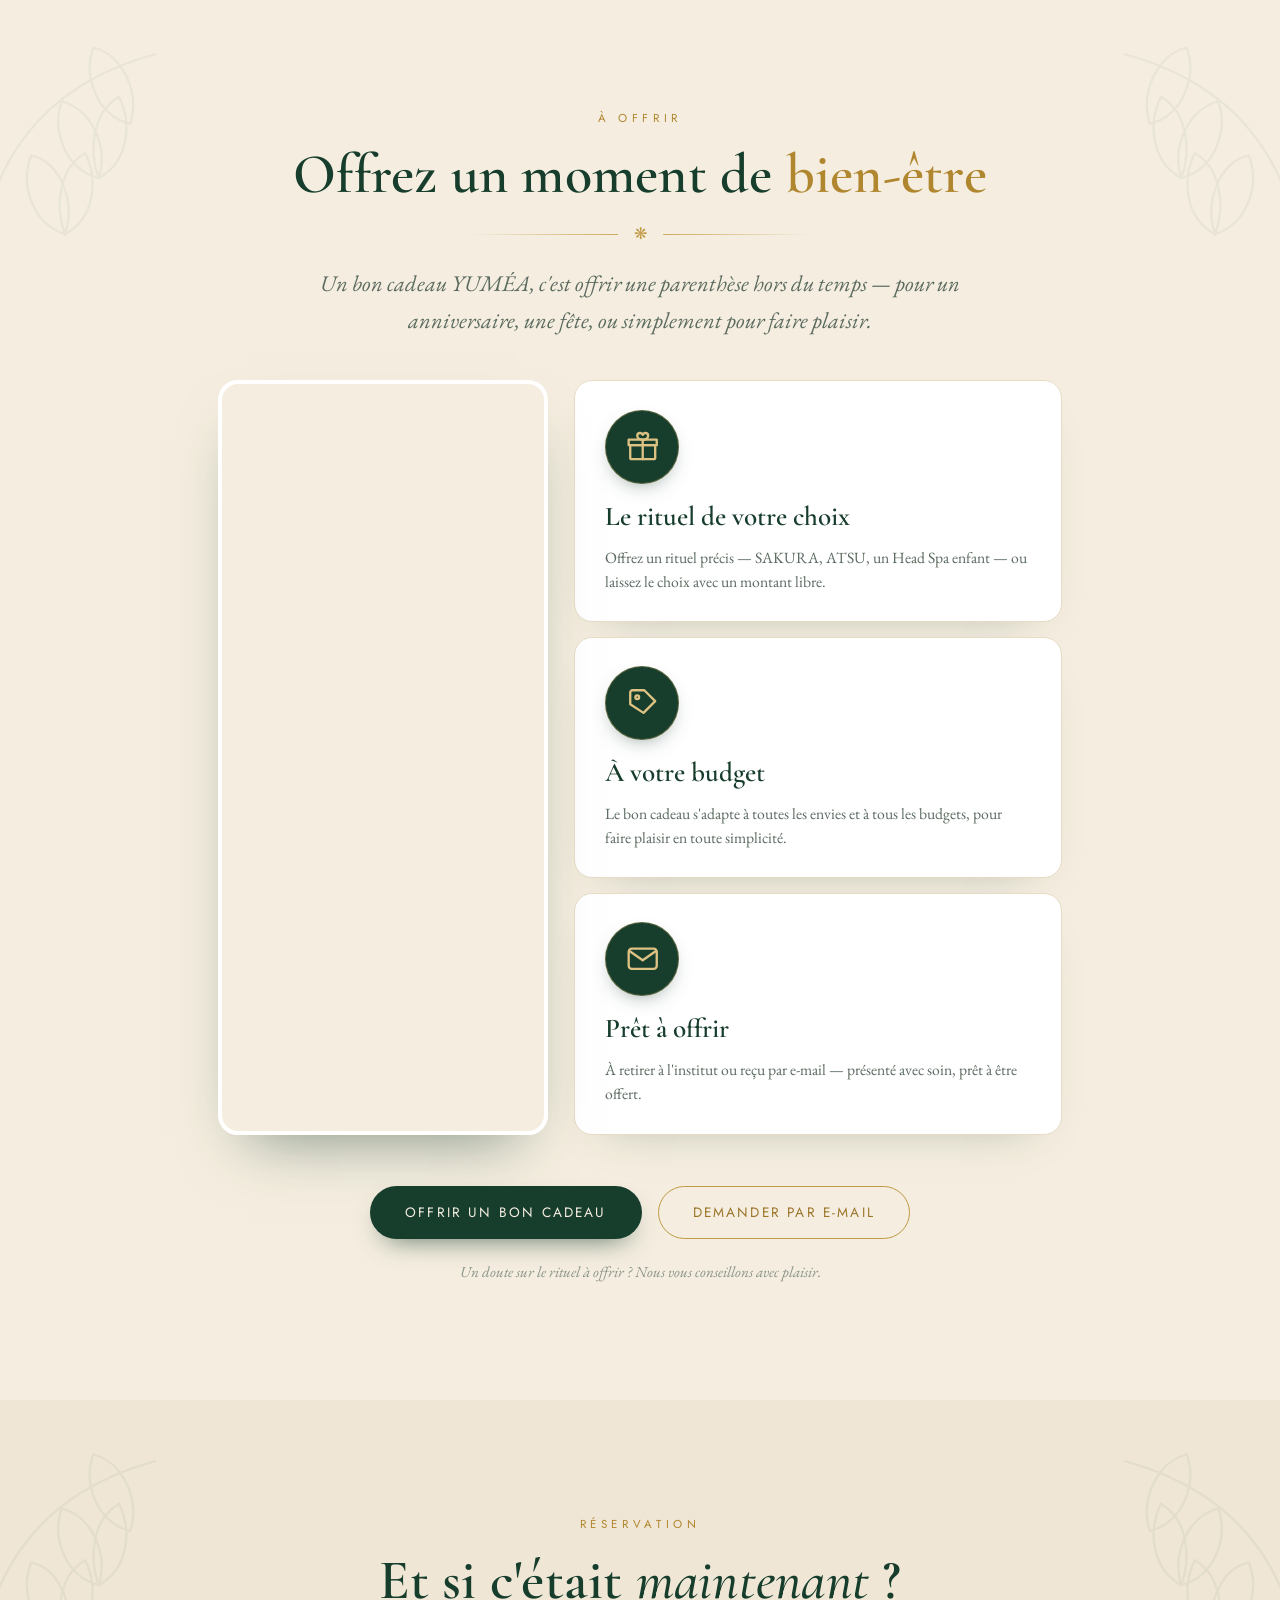
==== commit babab844: "Ajoute les pages légales, les liens de pied de page et le consentement cookies - 4 pages dédiées au " ====
--- a/index.html
+++ b/index.html
@@ -29,7 +29,7 @@
   <link rel="preload" as="font" type="font/woff2" href="assets/fonts/eb-garamond-400.woff2" crossorigin />
 
   <link rel="stylesheet" href="css/fonts.css?v=1" />
-  <link rel="stylesheet" href="css/styles.css?v=28" />
+  <link rel="stylesheet" href="css/styles.css?v=29" />
 
   <script type="application/ld+json">
   {
@@ -699,8 +699,13 @@
       <div class="container reveal">
         <div class="map">
           <iframe title="Localisation de YUMÉA Wellness — Rue de la Rochette 66, 4400 Flémalle"
-            src="https://maps.google.com/maps?q=Rue%20de%20la%20Rochette%2066%2C%204400%20Fl%C3%A9malle&z=15&output=embed"
+            data-src="https://maps.google.com/maps?q=Rue%20de%20la%20Rochette%2066%2C%204400%20Fl%C3%A9malle&z=15&output=embed"
             loading="lazy" referrerpolicy="no-referrer-when-downgrade" allowfullscreen></iframe>
+          <div class="map__consent" id="mapConsent" hidden>
+            <svg viewBox="0 0 24 24" fill="none" stroke="currentColor" stroke-width="1.5" stroke-linecap="round" stroke-linejoin="round" aria-hidden="true"><path d="M12 21s-7-4.3-7-9.3A7 7 0 0 1 12 5a7 7 0 0 1 7 6.7C19 16.7 12 21 12 21Z"/><circle cx="12" cy="11" r="2.3"/></svg>
+            <p>La carte Google&nbsp;Maps dépose des cookies tiers. Elle s'affiche après votre accord.</p>
+            <button type="button" class="btn btn--primary" id="mapConsentBtn">Afficher la carte</button>
+          </div>
         </div>
       </div>
 
@@ -722,6 +727,14 @@
 
       <div class="footer__rule" aria-hidden="true"></div>
 
+      <nav class="footer__legal-links" aria-label="Informations légales">
+        <a href="mentions-legales.html">Mentions légales</a><span class="sep" aria-hidden="true">·</span>
+        <a href="conditions-generales.html">Conditions générales</a><span class="sep" aria-hidden="true">·</span>
+        <a href="politique-confidentialite.html">Confidentialité</a><span class="sep" aria-hidden="true">·</span>
+        <a href="politique-cookies.html">Cookies</a><span class="sep" aria-hidden="true">·</span>
+        <button type="button" class="footer__cookie-btn" data-cookie-prefs>Gérer les cookies</button>
+      </nav>
+
       <p class="footer__credits">
         Crédit photos&nbsp;: <a href="https://981.be" target="_blank" rel="noopener">Frédéric Séré – Studio 981</a>.<br />
         Création du site&nbsp;: <a href="https://www.digitalconcept.be" target="_blank" rel="noopener">Vincent Buron – Digital Concept</a>.
@@ -734,10 +747,22 @@
     </div>
   </footer>
 
+  <!-- ===== BANDEAU COOKIES ===== -->
+  <div class="cookie" id="cookieBanner" role="dialog" aria-live="polite" aria-label="Consentement aux cookies">
+    <p class="cookie__title">Votre confort de navigation</p>
+    <p class="cookie__text">
+      Nous utilisons uniquement les cookies nécessaires au bon fonctionnement du site et, avec votre accord, un service tiers (carte Google&nbsp;Maps). En savoir plus dans notre <a href="politique-cookies.html">politique des cookies</a>.
+    </p>
+    <div class="cookie__actions">
+      <button type="button" class="btn btn--primary" id="cookieAccept">Tout accepter</button>
+      <button type="button" class="btn btn--ghost" id="cookieRefuse">Refuser</button>
+    </div>
+  </div>
+
   <button class="to-top" id="toTop" aria-label="Remonter en haut de la page">
     <svg viewBox="0 0 24 24" fill="none" stroke="currentColor" stroke-width="1.8" stroke-linecap="round" stroke-linejoin="round"><path d="M12 19V6M6 12l6-6 6 6"/></svg>
   </button>
 
-  <script src="js/main.js?v=4" defer></script>
+  <script src="js/main.js?v=5" defer></script>
 </body>
 </html>
--- a/css/styles.css
+++ b/css/styles.css
@@ -518,3 +518,68 @@
   .reviews__summary{flex-direction:column;text-align:center}
   .reviews__sumleft{flex-direction:column;text-align:center}
 }
+
+/* ============================================================
+   LIENS LÉGAUX (pied de page) · BANDEAU COOKIES · CARTE DIFFÉRÉE
+   ============================================================ */
+.footer__legal-links{display:flex;flex-wrap:wrap;gap:.35rem 1.1rem;justify-content:center;align-items:center;margin:.2rem 0 1.1rem;line-height:1}
+.footer__legal-links a,.footer__cookie-btn{font-family:var(--font-sans);font-size:.74rem;letter-spacing:.08em;color:var(--cream-3);background:none;border:none;cursor:pointer;padding:0;transition:color .3s}
+.footer__legal-links a:hover,.footer__cookie-btn:hover{color:var(--gold-300)}
+.footer__legal-links .sep{color:rgba(231,219,197,.35);font-size:.7rem}
+
+.cookie{position:fixed;left:50%;bottom:clamp(.8rem,2vw,1.4rem);transform:translateX(-50%);width:min(680px,calc(100% - 1.6rem));background:#fff;border:1px solid var(--cream-3);border-radius:16px;box-shadow:0 30px 65px -22px rgba(18,58,43,.55);padding:clamp(1.1rem,2.4vw,1.5rem) clamp(1.2rem,2.6vw,1.7rem);z-index:200;display:none}
+.cookie.show{display:block;animation:cookieUp .5s var(--ease)}
+@keyframes cookieUp{from{opacity:0;transform:translate(-50%,14px)}to{opacity:1;transform:translate(-50%,0)}}
+.cookie__title{font-family:var(--font-serif);font-weight:600;font-size:1.15rem;color:var(--emerald);margin-bottom:.35rem}
+.cookie__text{color:var(--ink-soft);font-size:.9rem;line-height:1.6;margin-bottom:1rem}
+.cookie__text a{color:var(--emerald);border-bottom:1px solid var(--gold-400)}
+.cookie__actions{display:flex;gap:.7rem;flex-wrap:wrap}
+.cookie__actions .btn{flex:1 1 auto;padding:.7em 1.2em}
+@media (max-width:520px){.cookie__actions{flex-direction:column}}
+
+.map__consent{position:absolute;inset:0;display:flex;flex-direction:column;align-items:center;justify-content:center;gap:1rem;text-align:center;padding:1.5rem;background:linear-gradient(160deg,var(--cream-1),var(--cream-2))}
+.map__consent p{max-width:34ch;font-size:.92rem;line-height:1.55;color:var(--ink-soft)}
+.map__consent svg{width:34px;height:34px;color:var(--gold-600)}
+
+/* ============================================================
+   PAGES LÉGALES
+   ============================================================ */
+.legal-nav{position:sticky;top:0;z-index:50;background:rgba(245,238,224,.92);backdrop-filter:blur(10px);border-bottom:1px solid var(--cream-3)}
+.legal-nav__inner{max-width:1120px;margin:0 auto;padding:.9rem clamp(1.2rem,4vw,2rem);display:flex;align-items:center;justify-content:space-between;gap:1rem}
+.legal-nav__brand{display:flex;flex-direction:column;line-height:1;text-decoration:none}
+.legal-nav__name{font-family:var(--font-serif);font-weight:600;font-size:1.5rem;letter-spacing:.18em;color:var(--emerald)}
+.legal-nav__sub{font-family:var(--font-sans);font-size:.58rem;letter-spacing:.42em;text-transform:uppercase;color:var(--gold-600);margin-top:3px;margin-left:.1em}
+.legal-nav__back{font-family:var(--font-sans);font-size:.7rem;letter-spacing:.14em;text-transform:uppercase;color:var(--emerald);display:inline-flex;align-items:center;gap:.5rem;border:1px solid var(--gold-400);padding:.6rem 1.15rem;border-radius:999px;transition:background .3s,color .3s,border-color .3s}
+.legal-nav__back:hover{background:var(--emerald);color:#fff;border-color:var(--emerald)}
+
+.legal-page{background:var(--cream-1)}
+.legal-hero{text-align:center;padding:clamp(2.6rem,6vw,4.5rem) clamp(1.2rem,4vw,2rem) clamp(1.2rem,3vw,1.8rem)}
+.legal-hero .display{font-size:clamp(2rem,5.5vw,3.2rem)}
+.legal-wrap{max-width:820px;margin:0 auto;padding:0 clamp(1.2rem,4vw,2rem) clamp(3.5rem,7vw,5.5rem)}
+.legal-preambule{color:var(--ink-soft);font-family:var(--font-body);font-style:italic;font-size:1.08rem;max-width:640px;margin:0 auto;line-height:1.7}
+
+.legal-toc{background:#fff;border:1px solid var(--cream-3);border-radius:16px;padding:clamp(1.3rem,3vw,1.9rem);margin:clamp(1.8rem,4vw,2.6rem) 0 0;box-shadow:0 20px 45px -34px rgba(18,58,43,.3)}
+.legal-toc__title{font-family:var(--font-sans);font-size:.72rem;letter-spacing:.2em;text-transform:uppercase;color:var(--gold-700);margin-bottom:1rem}
+.legal-toc ol{list-style:none;display:grid;grid-template-columns:1fr 1fr;gap:.35rem 1.6rem;counter-reset:toc}
+.legal-toc a{display:flex;gap:.6rem;color:var(--ink-soft);font-size:.92rem;padding:.25rem 0;transition:color .3s}
+.legal-toc a:hover{color:var(--emerald)}
+.legal-toc a::before{counter-increment:toc;content:counter(toc);color:var(--gold-600);font-family:var(--font-serif);font-weight:600;min-width:1.5em;text-align:right}
+@media (max-width:600px){.legal-toc ol{grid-template-columns:1fr}}
+
+.legal-section{margin-top:clamp(1.9rem,4vw,2.7rem);scroll-margin-top:88px}
+.legal-section h2{font-family:var(--font-serif);font-weight:600;font-size:clamp(1.3rem,2.8vw,1.65rem);color:var(--emerald);display:flex;gap:.7rem;align-items:baseline;margin-bottom:.7rem;line-height:1.2}
+.legal-section h2 .num{color:var(--gold-500);font-size:.9em;font-variant-numeric:tabular-nums}
+.legal-section h3{font-family:var(--font-serif);font-weight:600;font-size:1.12rem;color:var(--emerald);margin:1.1rem 0 .3rem}
+.legal-section p{color:var(--ink-soft);line-height:1.75;margin-bottom:.7rem}
+.legal-section ul{margin:.3rem 0 .9rem;padding-left:1.3rem;color:var(--ink-soft)}
+.legal-section li{line-height:1.7;margin-bottom:.35rem}
+.legal-section a{color:var(--emerald);border-bottom:1px solid var(--gold-400);word-break:break-word}
+.legal-card{background:#fff;border:1px solid var(--cream-3);border-radius:14px;padding:1.1rem 1.4rem;margin:.2rem 0 .8rem}
+.legal-card p{margin:.1rem 0;line-height:1.6}
+.legal-divider{width:min(280px,55%);height:1px;margin:clamp(2.4rem,5vw,3.4rem) auto clamp(1.6rem,3vw,2.2rem);background:linear-gradient(90deg,transparent,rgba(176,134,47,.45),transparent)}
+.legal-closing{text-align:center}
+.legal-closing .script{font-family:var(--font-script);font-size:1.9rem;color:var(--gold-600);display:block;margin-bottom:.6rem}
+.legal-closing p{color:var(--ink-soft);line-height:1.7;max-width:620px;margin:0 auto .5rem}
+.legal-signature{font-family:var(--font-serif);font-style:italic;color:var(--emerald);font-size:1.15rem;margin-top:1.1rem!important}
+.legal-signature small{display:block;font-style:normal;font-family:var(--font-sans);font-size:.68rem;letter-spacing:.16em;text-transform:uppercase;color:var(--gold-700);margin-top:.3rem}
+.legal-updated{text-align:center;color:var(--muted);font-size:.8rem;margin-top:clamp(2rem,4vw,2.8rem)}
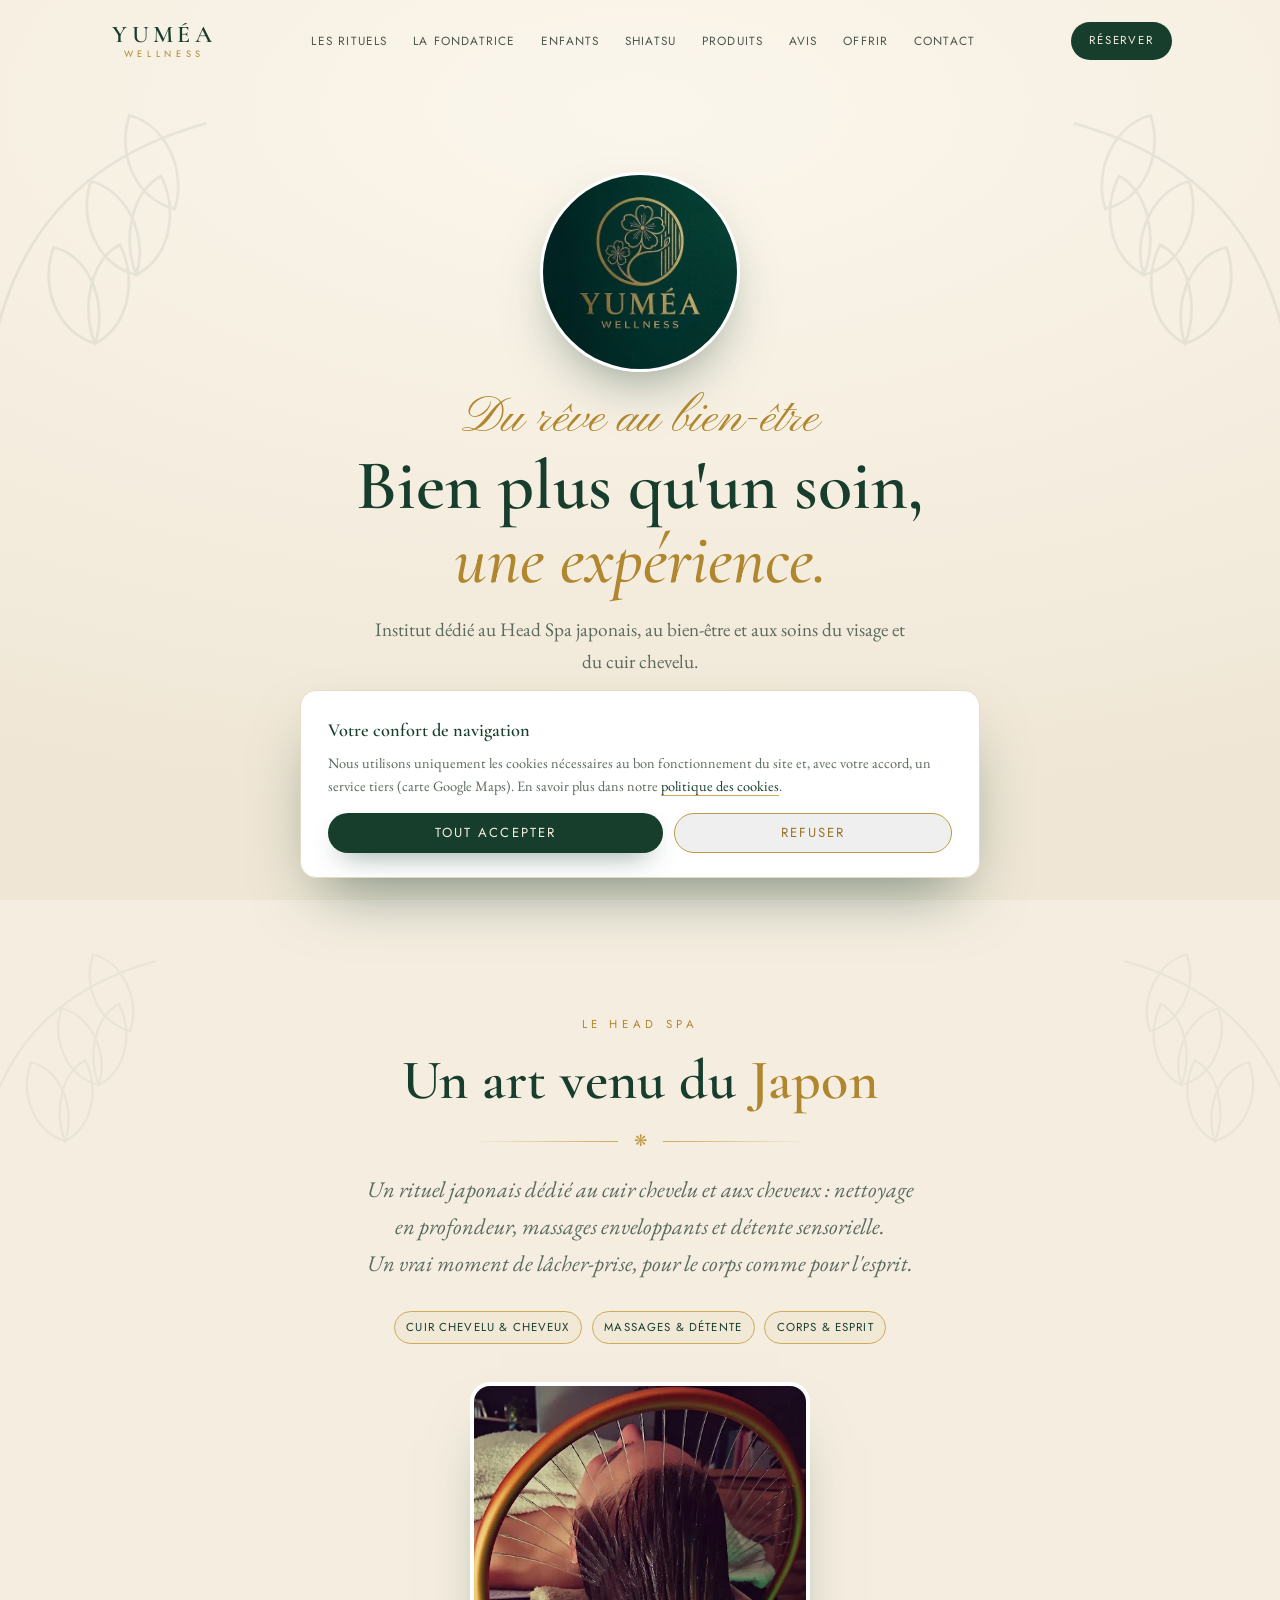
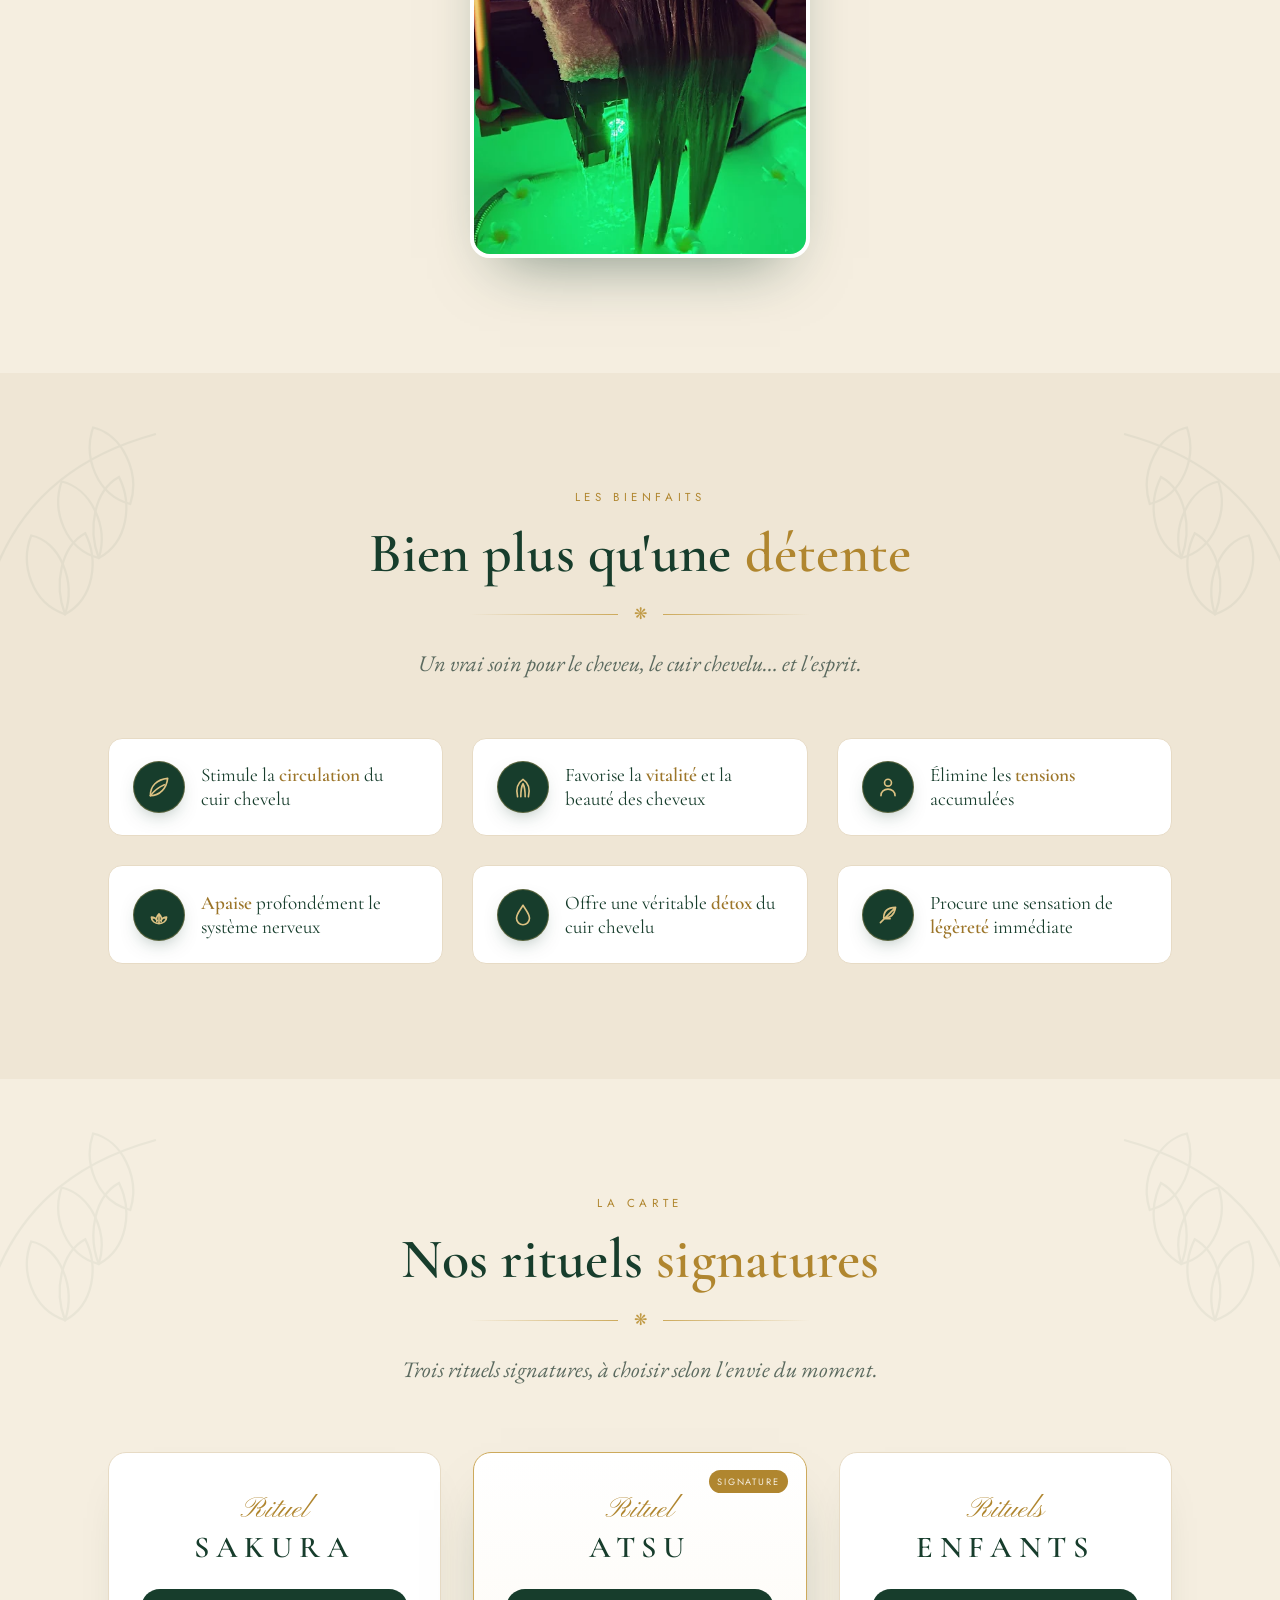
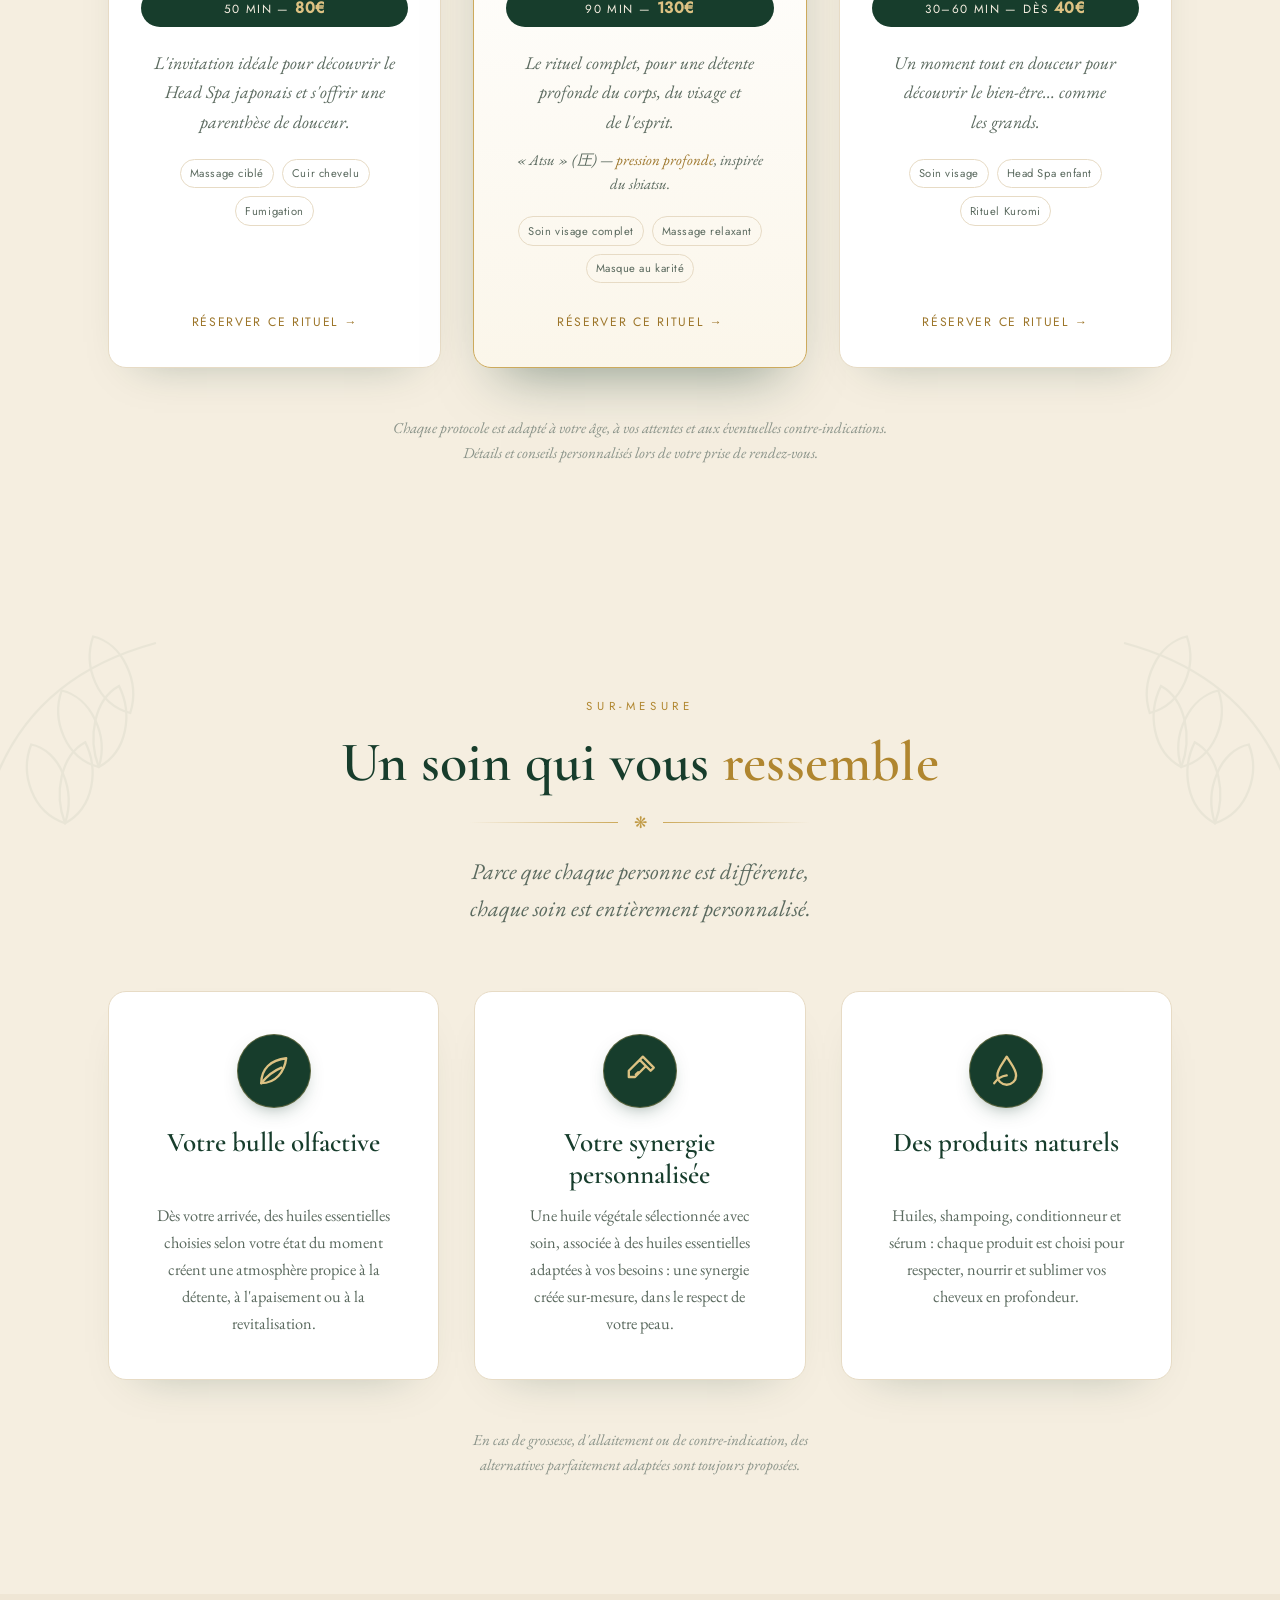
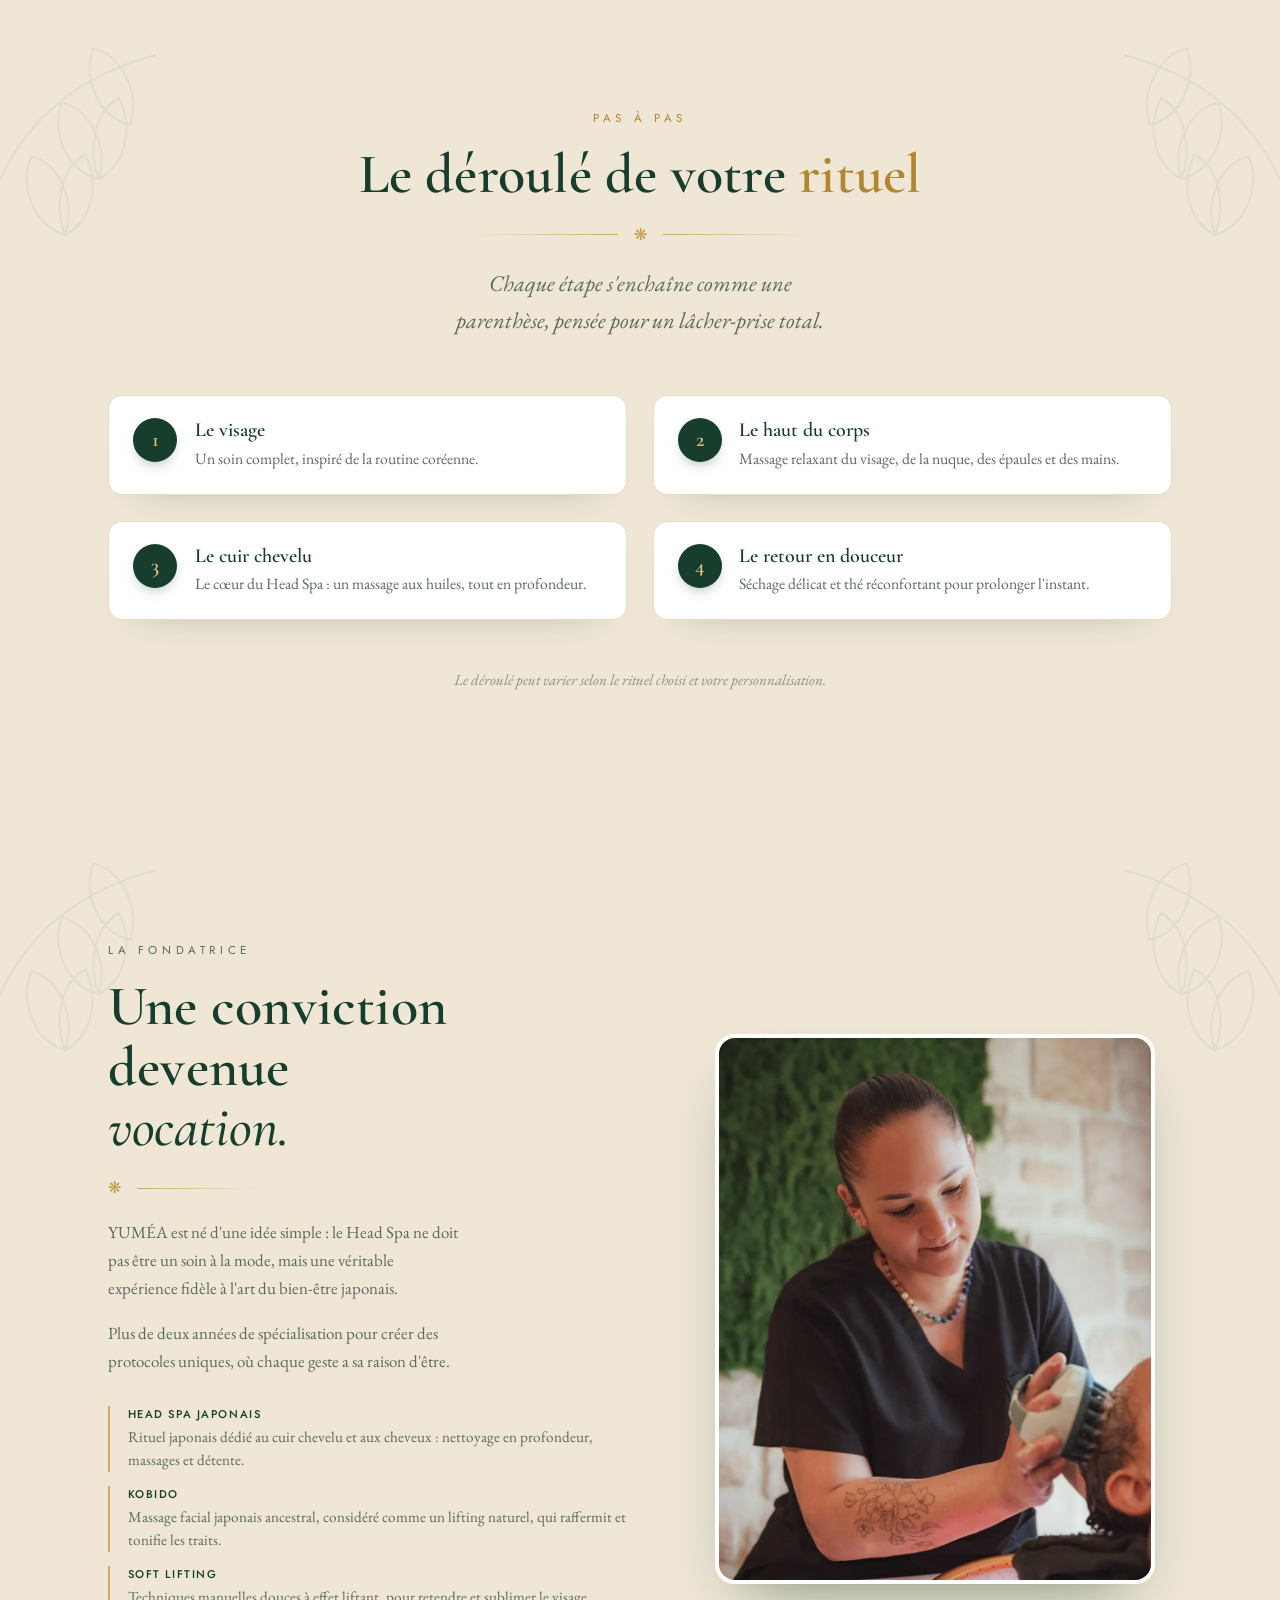
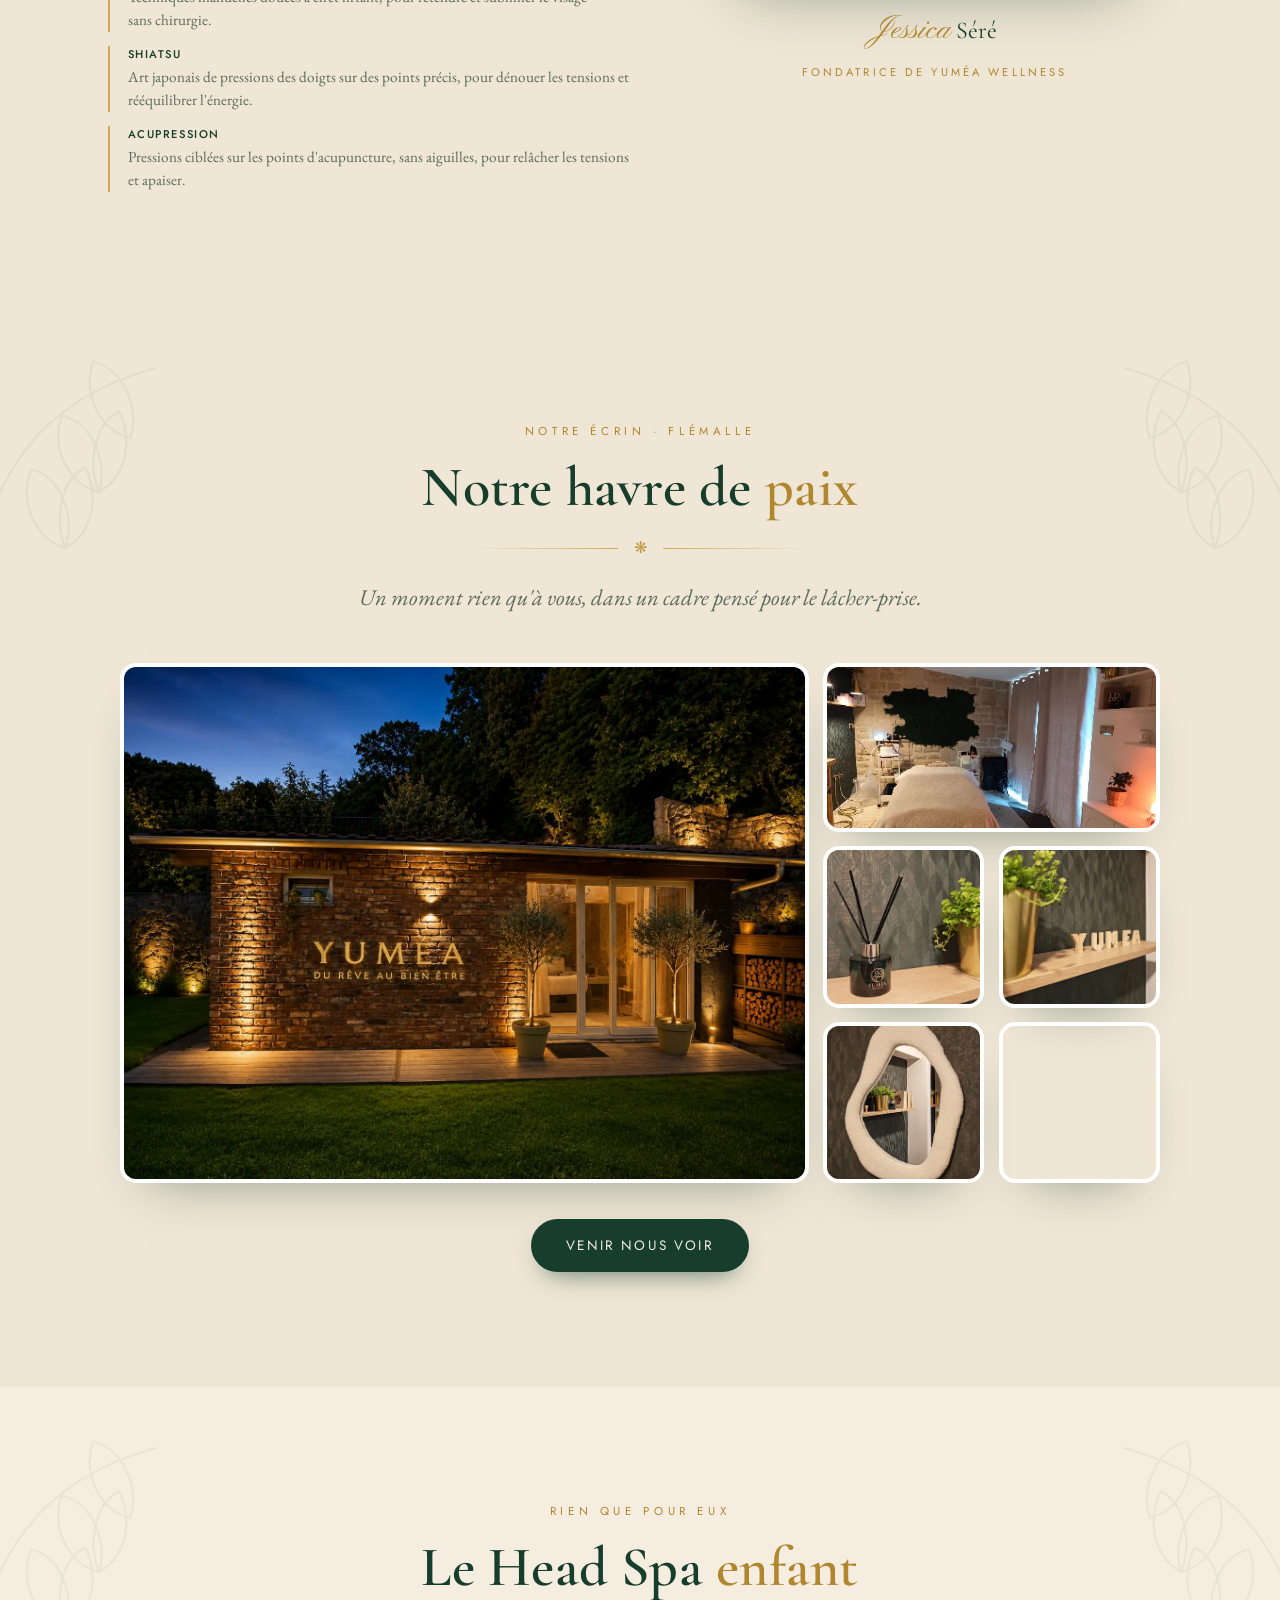
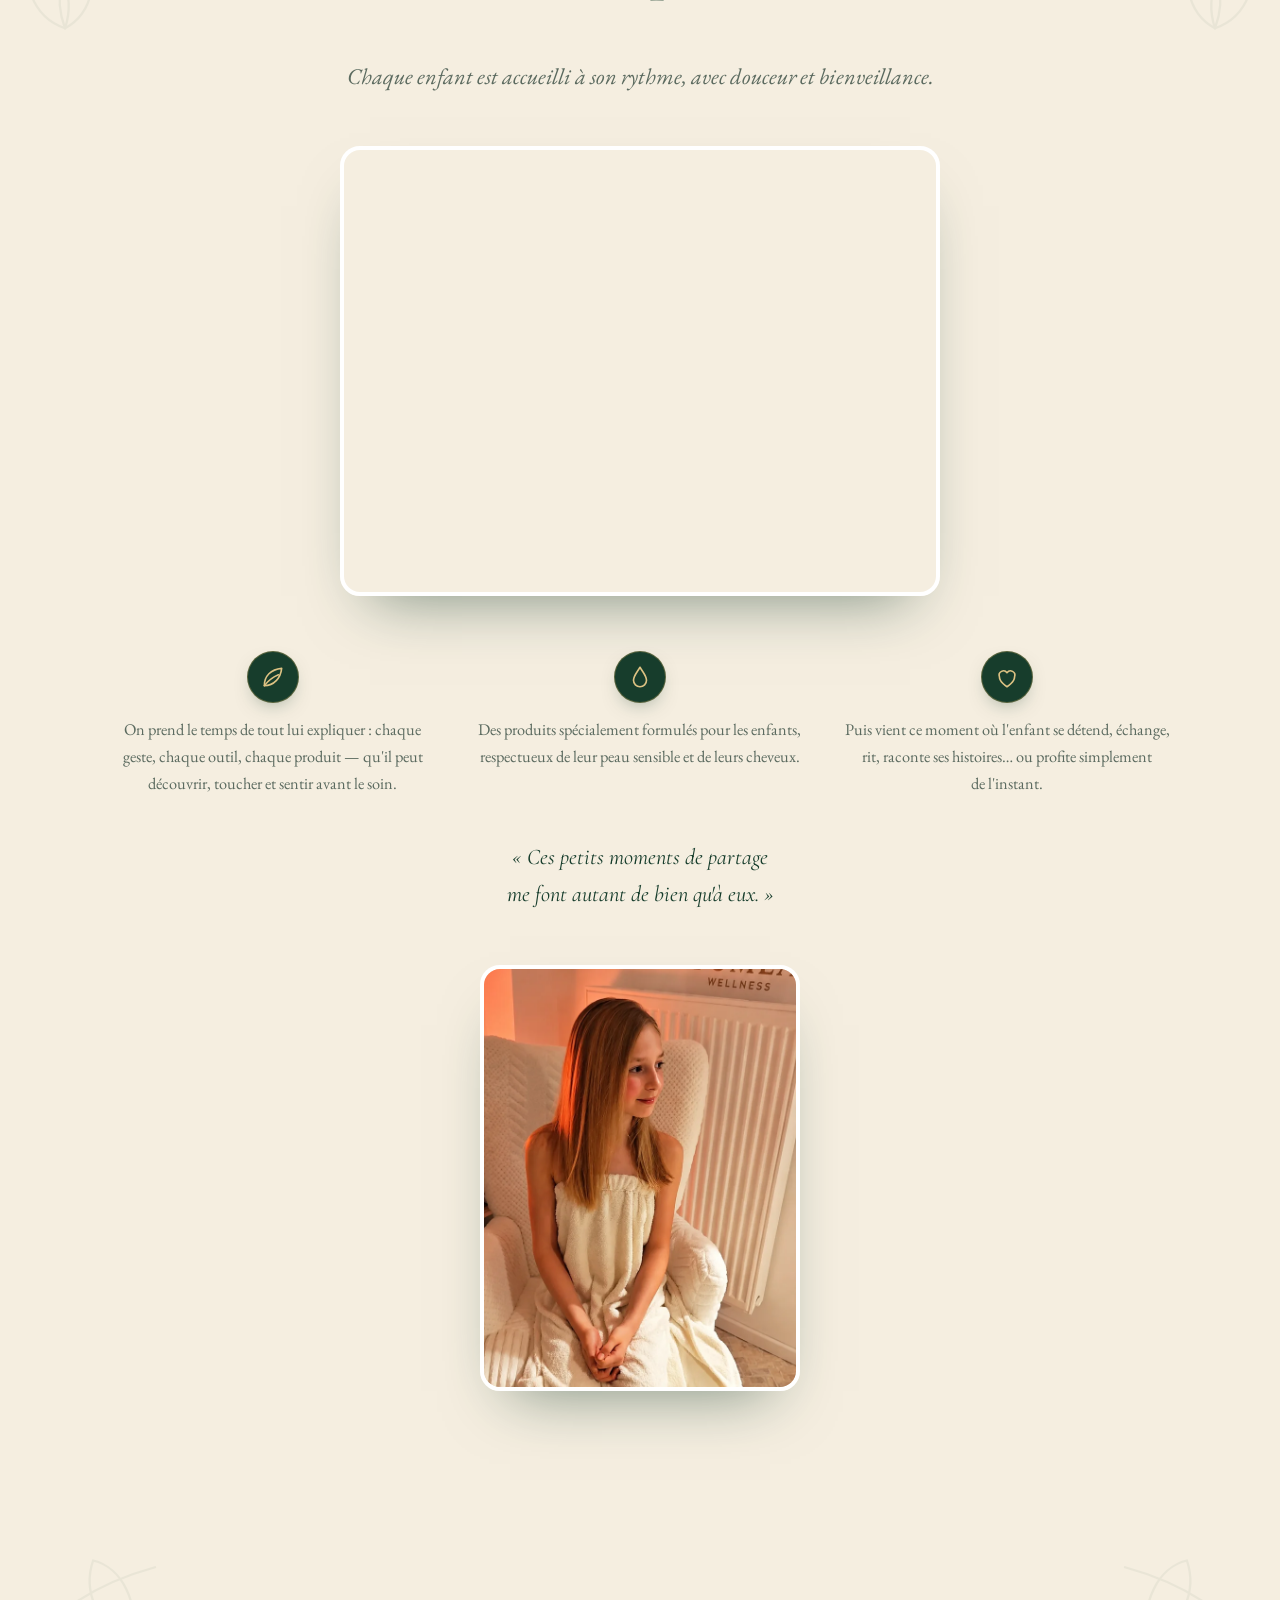
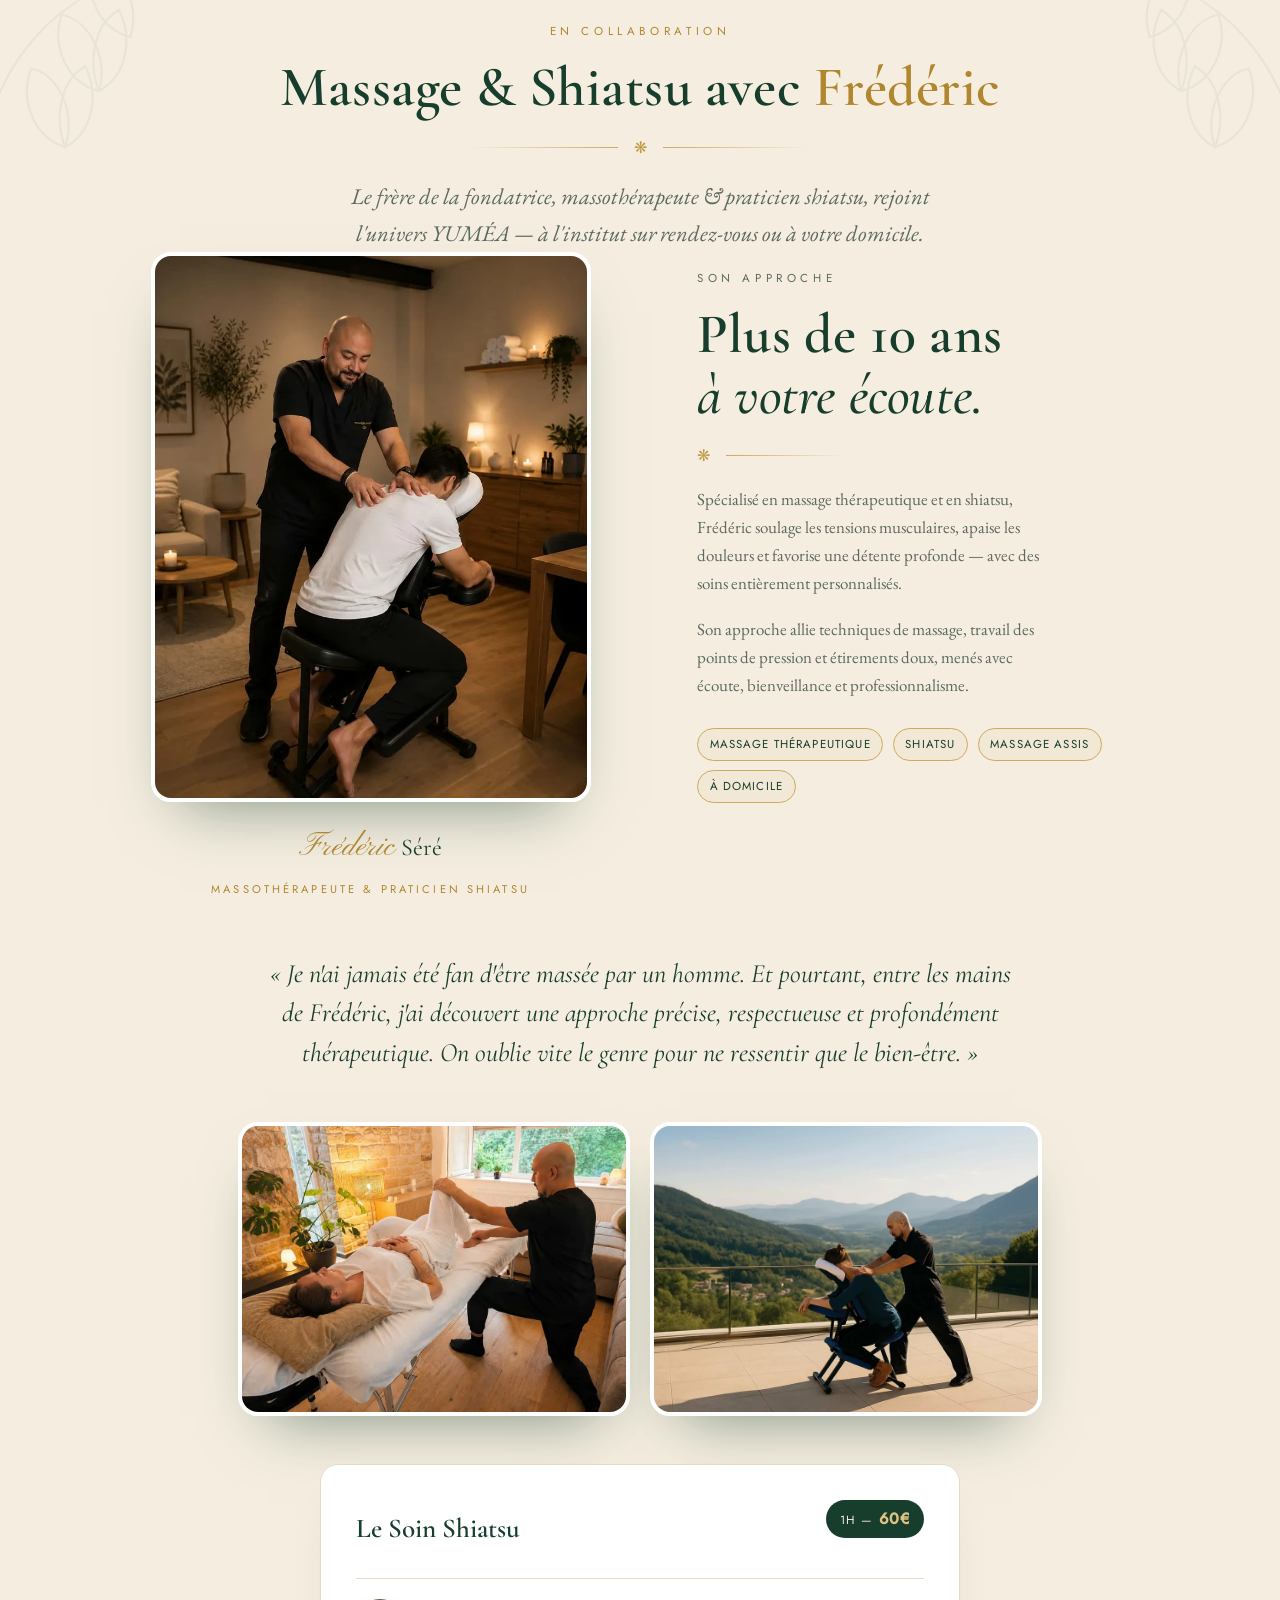
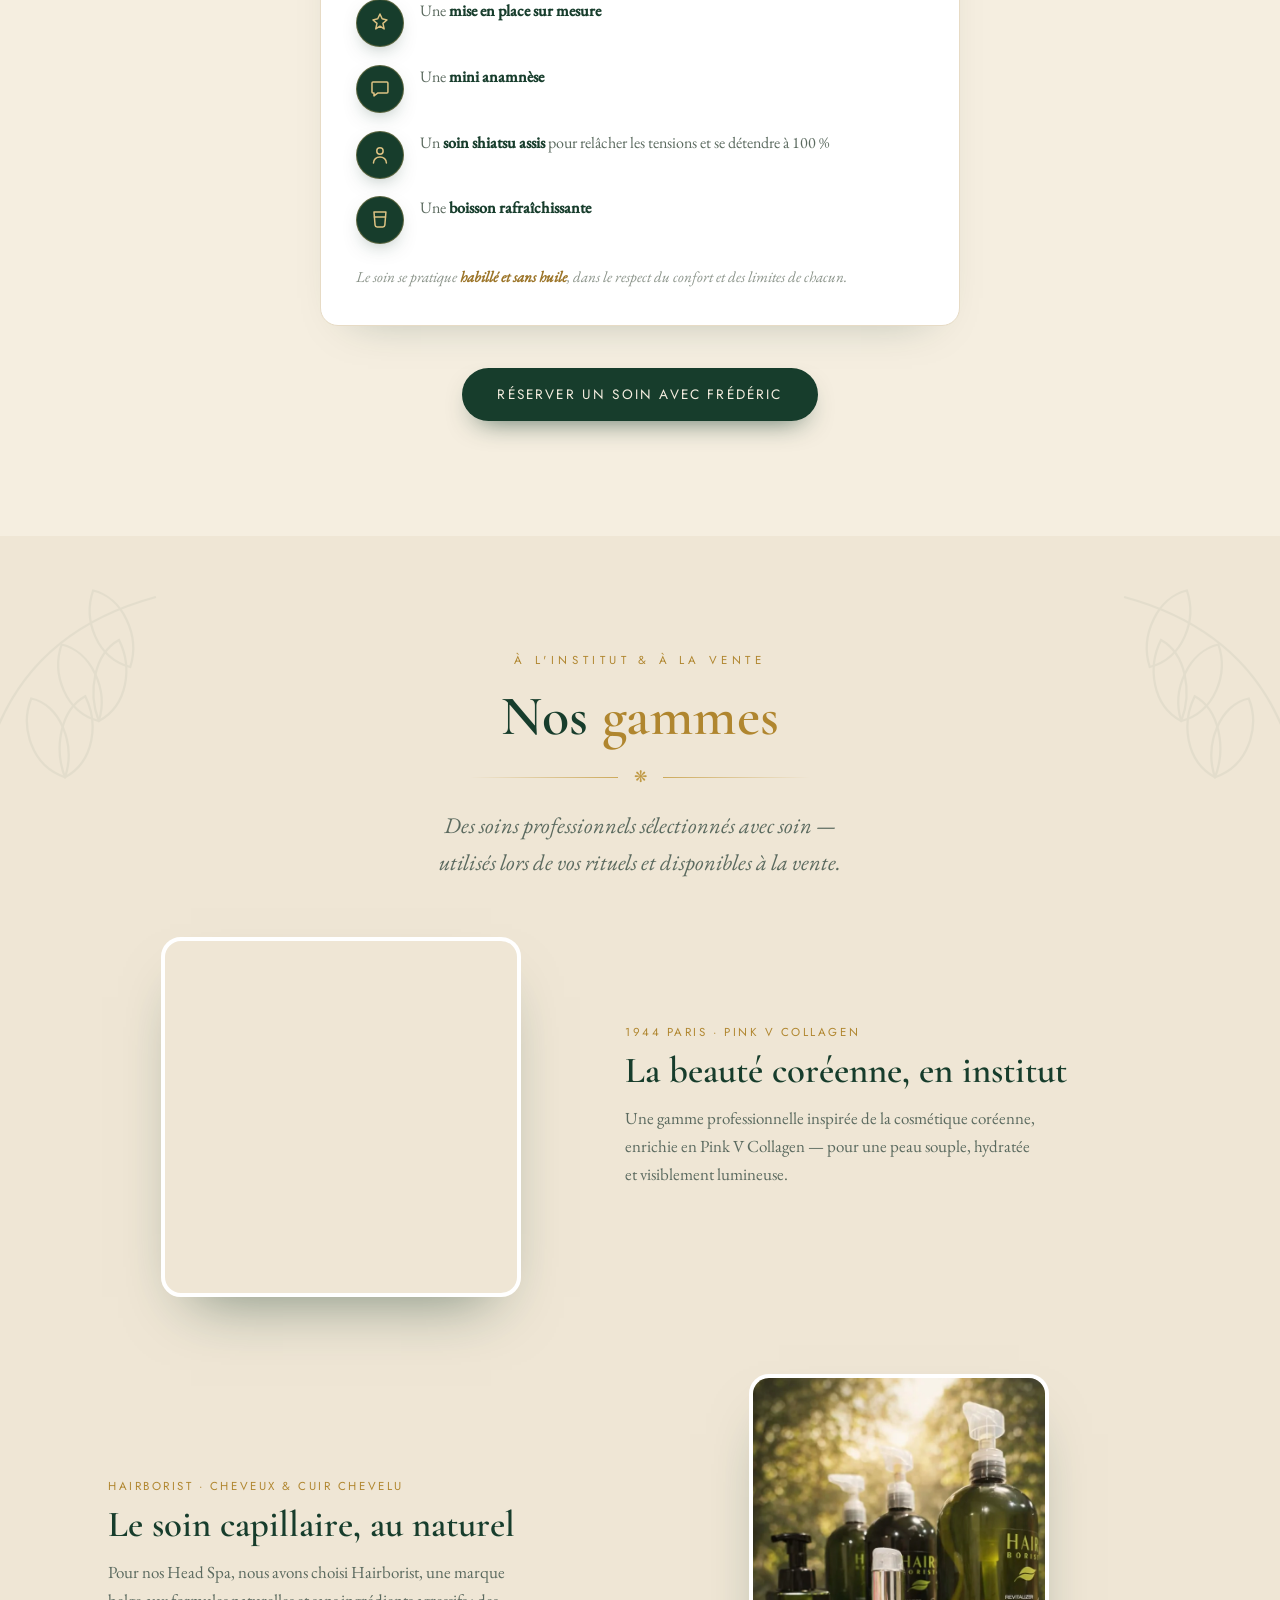
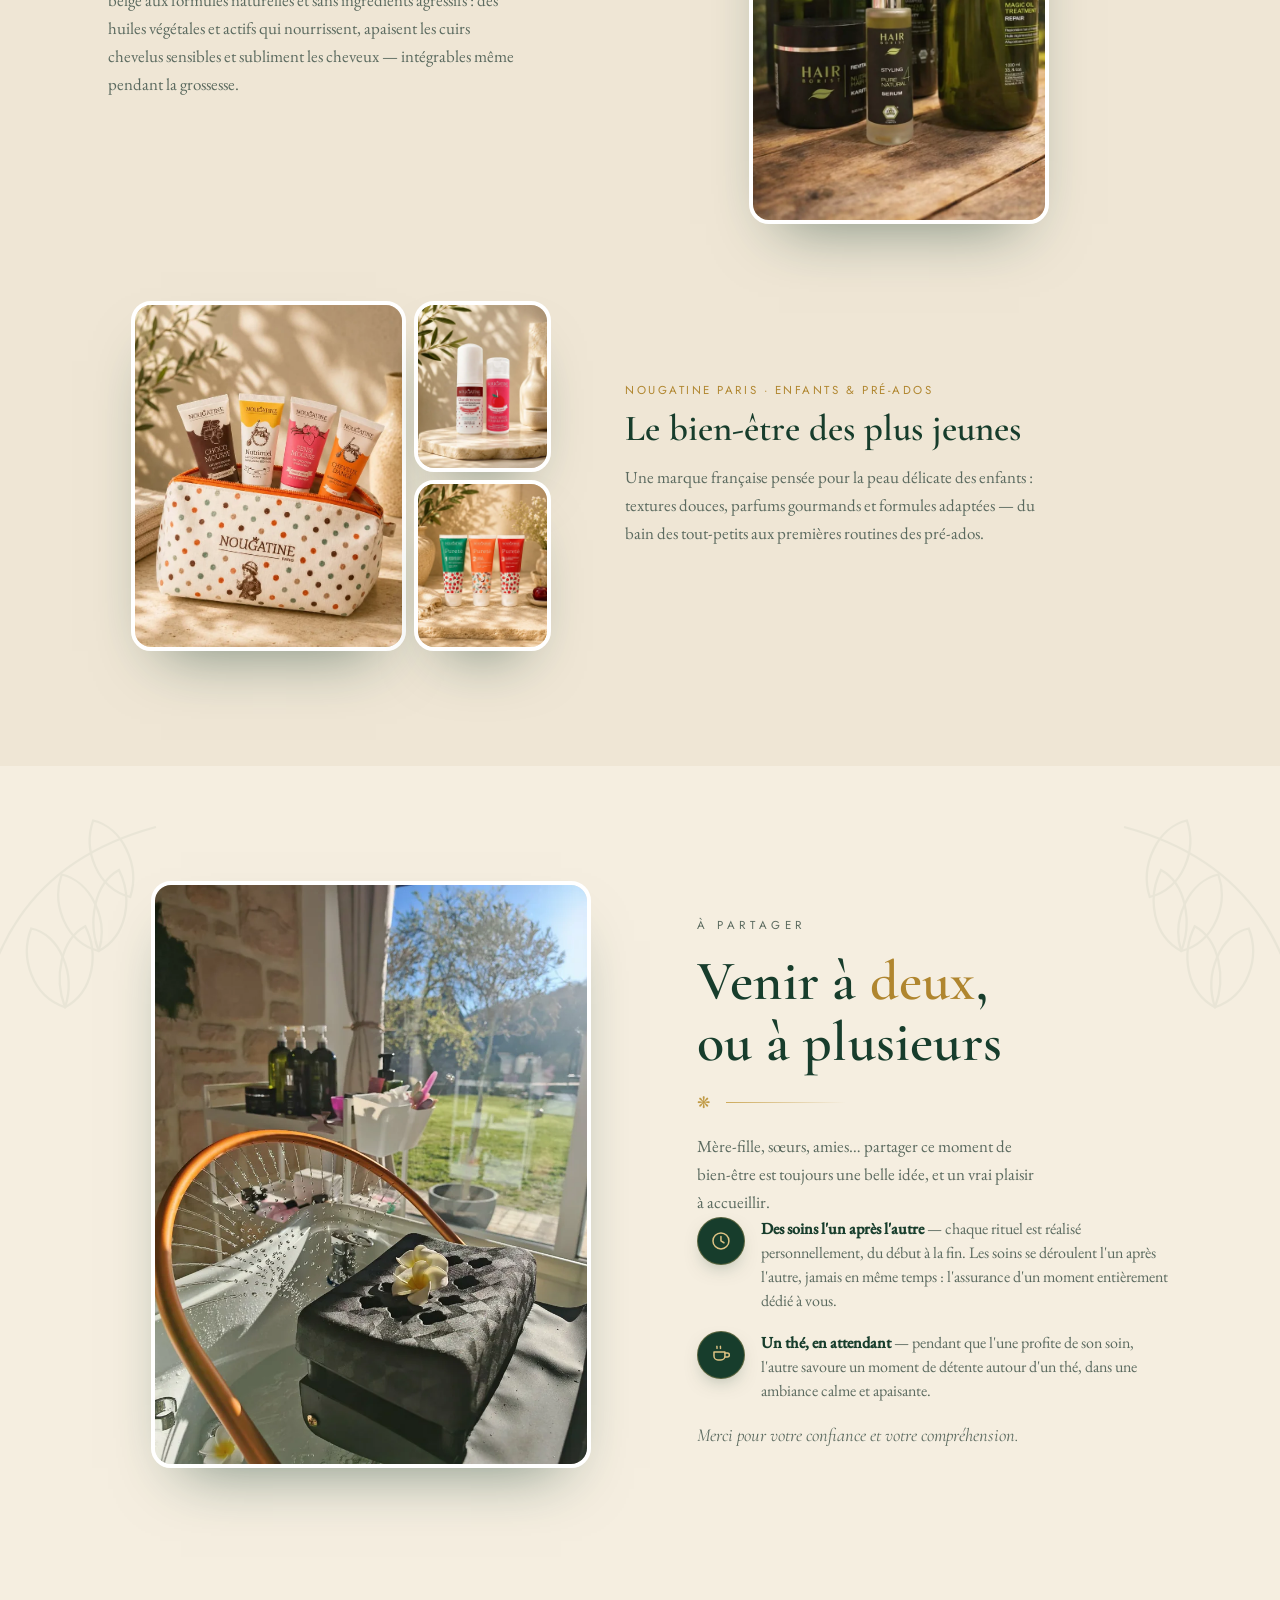
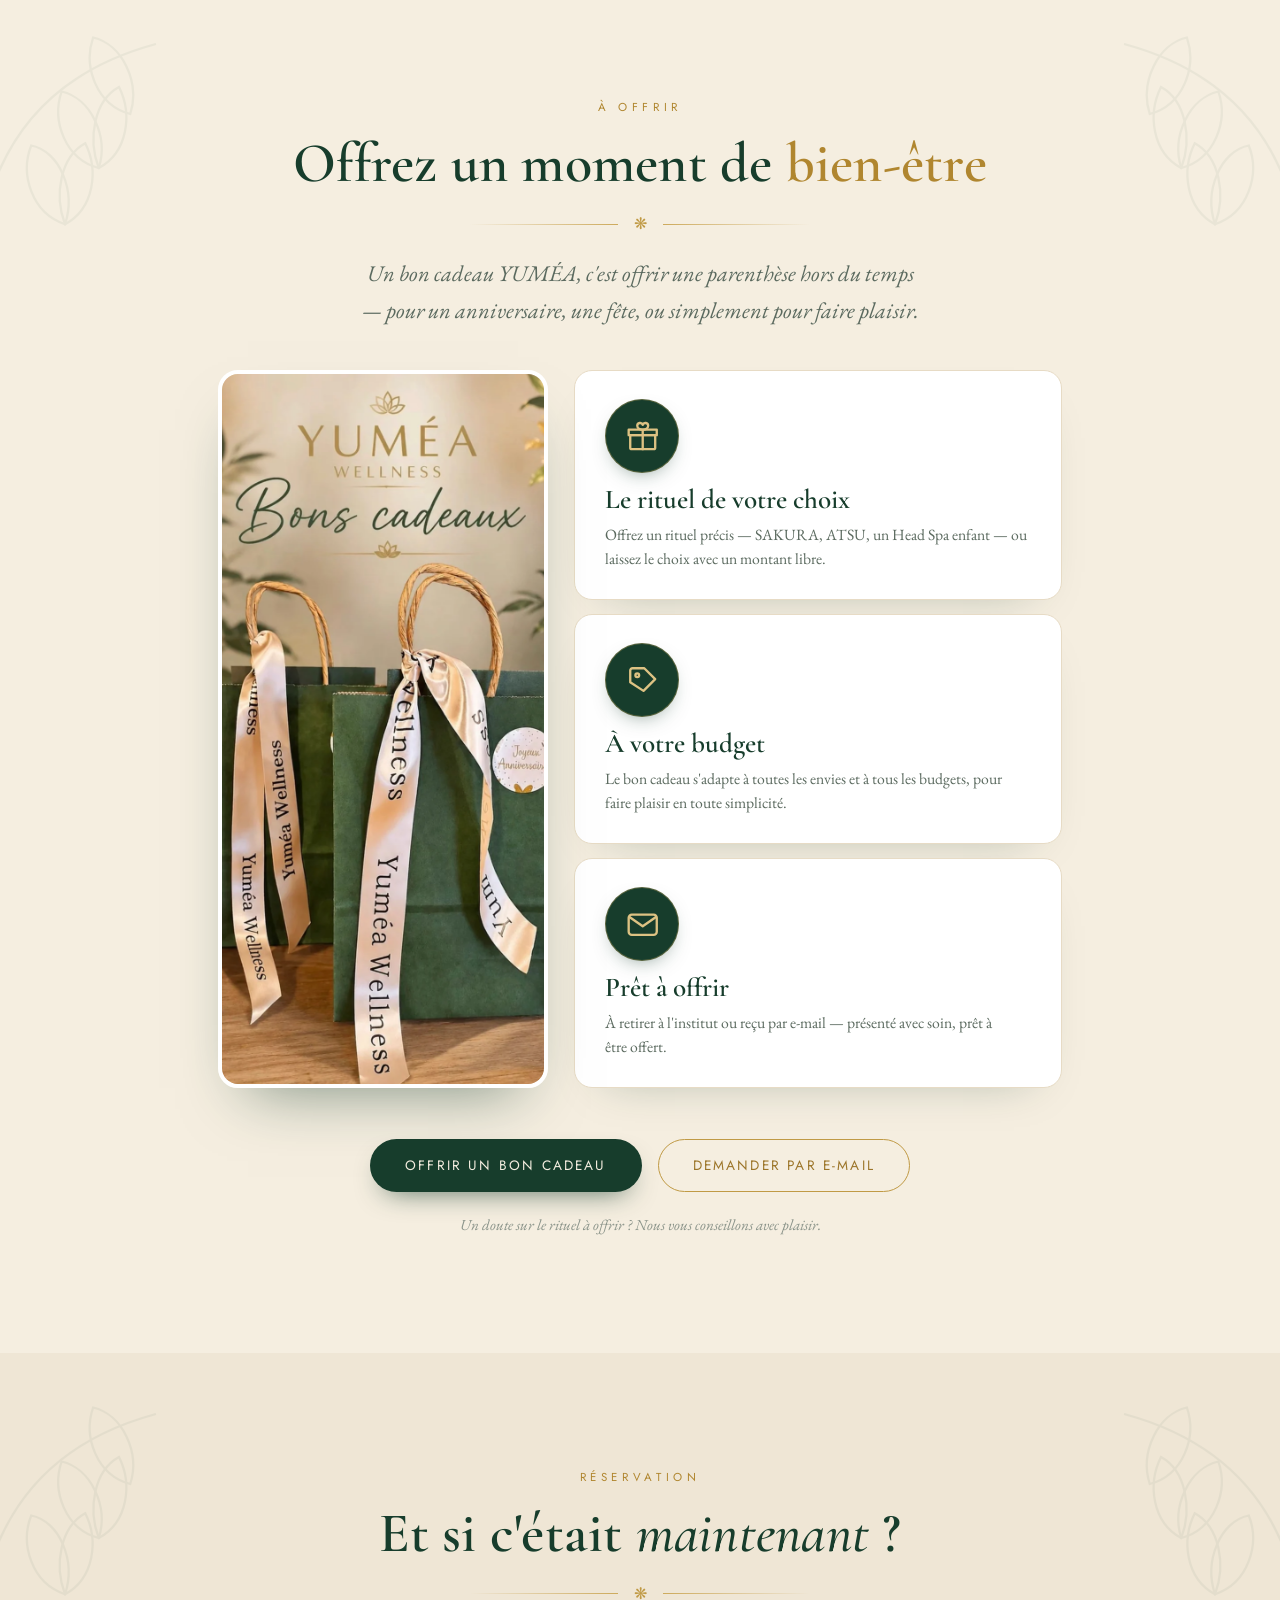
==== commit 07da771a: "Peaufinages : coupures de ligne, nav centrée, prix visibles, cartes homogènes - Coupures de ligne pl" ====
--- a/index.html
+++ b/index.html
@@ -29,7 +29,7 @@
   <link rel="preload" as="font" type="font/woff2" href="assets/fonts/eb-garamond-400.woff2" crossorigin />
 
   <link rel="stylesheet" href="css/fonts.css?v=1" />
-  <link rel="stylesheet" href="css/styles.css?v=29" />
+  <link rel="stylesheet" href="css/styles.css?v=31" />
 
   <script type="application/ld+json">
   {
@@ -181,7 +181,7 @@
         <article class="card reveal">
           <p class="card__script script">Rituel</p>
           <h3 class="card__name">SAKURA</h3>
-          <span class="card__pill">50 min — 80€</span>
+          <span class="card__pill">50 min — <b class="card__price">80€</b></span>
           <p class="card__desc">L'invitation idéale pour découvrir le Head&nbsp;Spa japonais et s'offrir une parenthèse de douceur.</p>
           <ul class="card__tags"><li>Massage ciblé</li><li>Cuir chevelu</li><li>Fumigation</li></ul>
           <a href="#reservation" data-rituel="SAKURA" class="card__link">Réserver ce rituel →</a>
@@ -191,7 +191,7 @@
           <span class="card__badge">Signature</span>
           <p class="card__script script">Rituel</p>
           <h3 class="card__name">ATSU</h3>
-          <span class="card__pill">90 min — 130€</span>
+          <span class="card__pill">90 min — <b class="card__price">130€</b></span>
           <p class="card__desc">Le rituel complet, pour une détente profonde du corps, du visage et de l'esprit.</p>
           <p class="card__note">« Atsu » (圧) — <i>pression profonde</i>, inspirée du shiatsu.</p>
           <ul class="card__tags"><li>Soin visage complet</li><li>Massage relaxant</li><li>Masque au karité</li></ul>
@@ -201,7 +201,7 @@
         <article class="card reveal">
           <p class="card__script script">Rituels</p>
           <h3 class="card__name">ENFANTS</h3>
-          <span class="card__pill">30–60 min — dès 40€</span>
+          <span class="card__pill">30–60 min — dès <b class="card__price">40€</b></span>
           <p class="card__desc">Un moment tout en douceur pour découvrir le bien-être… comme les grands.</p>
           <ul class="card__tags"><li>Soin visage</li><li>Head Spa enfant</li><li>Rituel Kuromi</li></ul>
           <a href="#reservation" data-rituel="enfant" class="card__link">Réserver ce rituel →</a>
@@ -388,7 +388,7 @@
         <article class="frederic__offer reveal">
           <div class="frederic__offer-head">
             <h3>Le Soin Shiatsu</h3>
-            <span class="card__pill">1h — 60€</span>
+            <span class="card__pill">1h — <b class="card__price">60€</b></span>
           </div>
           <ul class="gammes">
             <li><span class="badge"><svg class="ico" viewBox="0 0 24 24" fill="none" stroke="currentColor" stroke-width="1.5" stroke-linecap="round" stroke-linejoin="round"><path d="M12 3l2.2 4.8L19 9l-4 3.4L16.2 18 12 15.3 7.8 18 9 12.4 5 9l4.8-1.2Z"/></svg></span><div>Une <b>mise en place sur mesure</b></div></li>
--- a/css/styles.css
+++ b/css/styles.css
@@ -87,7 +87,11 @@
   font-family:var(--font-body);font-style:italic;
   font-size:clamp(1.1rem,2vw,1.4rem);color:var(--ink-soft);
   max-width:640px;margin:1.3rem auto 0;
-}
+  text-wrap:balance;
+}
+/* Coupures de ligne plus harmonieuses : titres équilibrés, paragraphes sans orphelins */
+h1,h2,h3,h4,.lede,.note,blockquote,figcaption{text-wrap:balance}
+p,li{text-wrap:pretty}
 .section{padding:clamp(4rem,9vw,7.5rem) 0;position:relative;z-index:1}
 /* Décalage pour que les ancres ne passent pas sous la barre fixe */
 section[id]:not(#hero){scroll-margin-top:84px}
@@ -130,9 +134,9 @@
 .nav{position:fixed;top:0;left:0;right:0;z-index:50;padding:.5rem 0;transform:translateZ(0);-webkit-backface-visibility:hidden;backface-visibility:hidden;transition:background .4s var(--ease),box-shadow .4s var(--ease)}
 .nav.scrolled{background:rgb(246,240,228);box-shadow:0 1px 0 var(--cream-3)}
 .nav__inner{width:100%;max-width:var(--maxw);margin:0 auto;padding:.9rem clamp(1.25rem,5vw,3rem);display:flex;align-items:center;justify-content:space-between;gap:1rem}
-.nav__brand{display:flex;flex-direction:column;line-height:1}
-.nav__brand-name{font-family:var(--font-serif);font-weight:600;font-size:1.5rem;letter-spacing:.18em;color:var(--emerald)}
-.nav__brand-sub{font-family:var(--font-sans);font-size:.58rem;letter-spacing:.5em;text-transform:uppercase;color:var(--gold-600);margin-top:2px;margin-left:.1em}
+.nav__brand{display:flex;flex-direction:column;align-items:center;line-height:1}
+.nav__brand-name{font-family:var(--font-serif);font-weight:600;font-size:1.5rem;letter-spacing:.18em;color:var(--emerald);padding-left:.18em}
+.nav__brand-sub{font-family:var(--font-sans);font-size:.58rem;letter-spacing:.5em;text-transform:uppercase;color:var(--gold-600);margin-top:2px;padding-left:.5em}
 .nav__links{display:flex;gap:1.6rem}
 .nav__links a{font-family:var(--font-sans);font-size:.74rem;letter-spacing:.1em;text-transform:uppercase;color:var(--ink);opacity:.82;transition:color .3s,opacity .3s;position:relative;padding:.2rem 0;white-space:nowrap}
 .nav__links a::after{content:"";position:absolute;left:0;bottom:-3px;width:0;height:1px;background:var(--gold-500);transition:width .35s var(--ease)}
@@ -210,7 +214,8 @@
 .card__badge{position:absolute;top:1.1rem;right:1.1rem;font-family:var(--font-sans);font-size:.58rem;letter-spacing:.2em;text-transform:uppercase;color:var(--cream-1);background:var(--gold-600);padding:.4em .9em;border-radius:999px}
 .card__script{font-size:1.9rem;color:var(--gold-600);line-height:.9;margin-bottom:-.1rem}
 .card__name{font-family:var(--font-serif);font-weight:600;letter-spacing:.22em;font-size:1.9rem;color:var(--emerald);margin-bottom:1rem}
-.card__pill{display:inline-block;font-family:var(--font-sans);font-size:.72rem;letter-spacing:.14em;text-transform:uppercase;color:var(--cream-1);background:var(--emerald);padding:.5em 1.1em;border-radius:999px;margin-bottom:1.3rem}
+.card__pill{display:inline-block;font-family:var(--font-sans);font-size:.74rem;letter-spacing:.12em;text-transform:uppercase;color:var(--cream-1);background:var(--emerald);padding:.5em 1.15em;border-radius:999px;margin-bottom:1.3rem}
+.card__price{font-size:1.32em;font-weight:600;letter-spacing:.03em;color:var(--gold-300)}
 .card__desc{font-family:var(--font-body);font-style:italic;font-size:1.12rem;color:var(--ink-soft);margin-bottom:1.4rem}
 .card__tags{list-style:none;display:flex;flex-wrap:wrap;gap:.5rem;justify-content:center;margin-bottom:1.8rem}
 .card__tags li{font-family:var(--font-sans);font-size:.7rem;letter-spacing:.05em;color:var(--ink-soft);border:1px solid var(--cream-3);padding:.4em .8em;border-radius:999px}
@@ -286,7 +291,9 @@
 .duo{display:grid;grid-template-columns:repeat(auto-fit,minmax(250px,1fr));gap:clamp(1.5rem,3vw,2.2rem);margin-top:clamp(2.5rem,5vw,4rem)}
 .duo__card{padding:2.6rem;border-radius:18px;background:#fff;border:1px solid var(--cream-3);box-shadow:0 20px 45px -32px rgba(18,58,43,.35);text-align:center}
 .duo__card .badge{margin:0 auto 1.2rem}
-.duo__card h3{font-family:var(--font-serif);font-weight:600;font-size:1.7rem;color:var(--emerald);margin-bottom:.7rem}
+.duo__card h3{font-family:var(--font-serif);font-weight:600;font-size:1.7rem;line-height:1.2;color:var(--emerald);margin-bottom:.7rem}
+/* Titres à hauteur égale (2 lignes) pour que les paragraphes démarrent au même niveau */
+@media (min-width:901px){.personnalise .duo__card h3{min-height:2.4em;display:flex;align-items:flex-start;justify-content:center}}
 .duo__card p{color:var(--ink-soft);font-size:1.02rem}
 
 /* ---------- UNIVERS / CARROUSEL ---------- */
@@ -357,8 +364,8 @@
 /* ---------- FOOTER ---------- */
 .footer{padding:clamp(3rem,7vw,5rem) 0 2.5rem;background:var(--emerald-950);color:var(--cream-1);text-align:center;position:relative;z-index:1}
 .footer__brand{display:flex;flex-direction:column;align-items:center;line-height:1}
-.footer__name{font-family:var(--font-serif);font-weight:600;font-size:2rem;letter-spacing:.2em;color:var(--gold-300)}
-.footer__sub{font-family:var(--font-sans);font-size:.62rem;letter-spacing:.5em;text-transform:uppercase;color:var(--cream-3);margin-top:4px}
+.footer__name{font-family:var(--font-serif);font-weight:600;font-size:2rem;letter-spacing:.2em;color:var(--gold-300);padding-left:.2em}
+.footer__sub{font-family:var(--font-sans);font-size:.62rem;letter-spacing:.5em;text-transform:uppercase;color:var(--cream-3);margin-top:4px;padding-left:.5em}
 .footer__tag{font-size:1.7rem;color:var(--gold-400);margin:.7rem 0 1.4rem}
 .footer__meta{color:var(--cream-2);font-size:.92rem}
 .footer__rule{width:min(300px,60%);height:1px;margin:1.6rem auto 1.3rem;background:linear-gradient(90deg,transparent,rgba(212,175,110,.45),transparent)}
@@ -546,9 +553,9 @@
    ============================================================ */
 .legal-nav{position:sticky;top:0;z-index:50;background:rgba(245,238,224,.92);backdrop-filter:blur(10px);border-bottom:1px solid var(--cream-3)}
 .legal-nav__inner{max-width:1120px;margin:0 auto;padding:.9rem clamp(1.2rem,4vw,2rem);display:flex;align-items:center;justify-content:space-between;gap:1rem}
-.legal-nav__brand{display:flex;flex-direction:column;line-height:1;text-decoration:none}
-.legal-nav__name{font-family:var(--font-serif);font-weight:600;font-size:1.5rem;letter-spacing:.18em;color:var(--emerald)}
-.legal-nav__sub{font-family:var(--font-sans);font-size:.58rem;letter-spacing:.42em;text-transform:uppercase;color:var(--gold-600);margin-top:3px;margin-left:.1em}
+.legal-nav__brand{display:flex;flex-direction:column;align-items:center;line-height:1;text-decoration:none}
+.legal-nav__name{font-family:var(--font-serif);font-weight:600;font-size:1.5rem;letter-spacing:.18em;color:var(--emerald);padding-left:.18em}
+.legal-nav__sub{font-family:var(--font-sans);font-size:.58rem;letter-spacing:.42em;text-transform:uppercase;color:var(--gold-600);margin-top:3px;padding-left:.42em}
 .legal-nav__back{font-family:var(--font-sans);font-size:.7rem;letter-spacing:.14em;text-transform:uppercase;color:var(--emerald);display:inline-flex;align-items:center;gap:.5rem;border:1px solid var(--gold-400);padding:.6rem 1.15rem;border-radius:999px;transition:background .3s,color .3s,border-color .3s}
 .legal-nav__back:hover{background:var(--emerald);color:#fff;border-color:var(--emerald)}
 
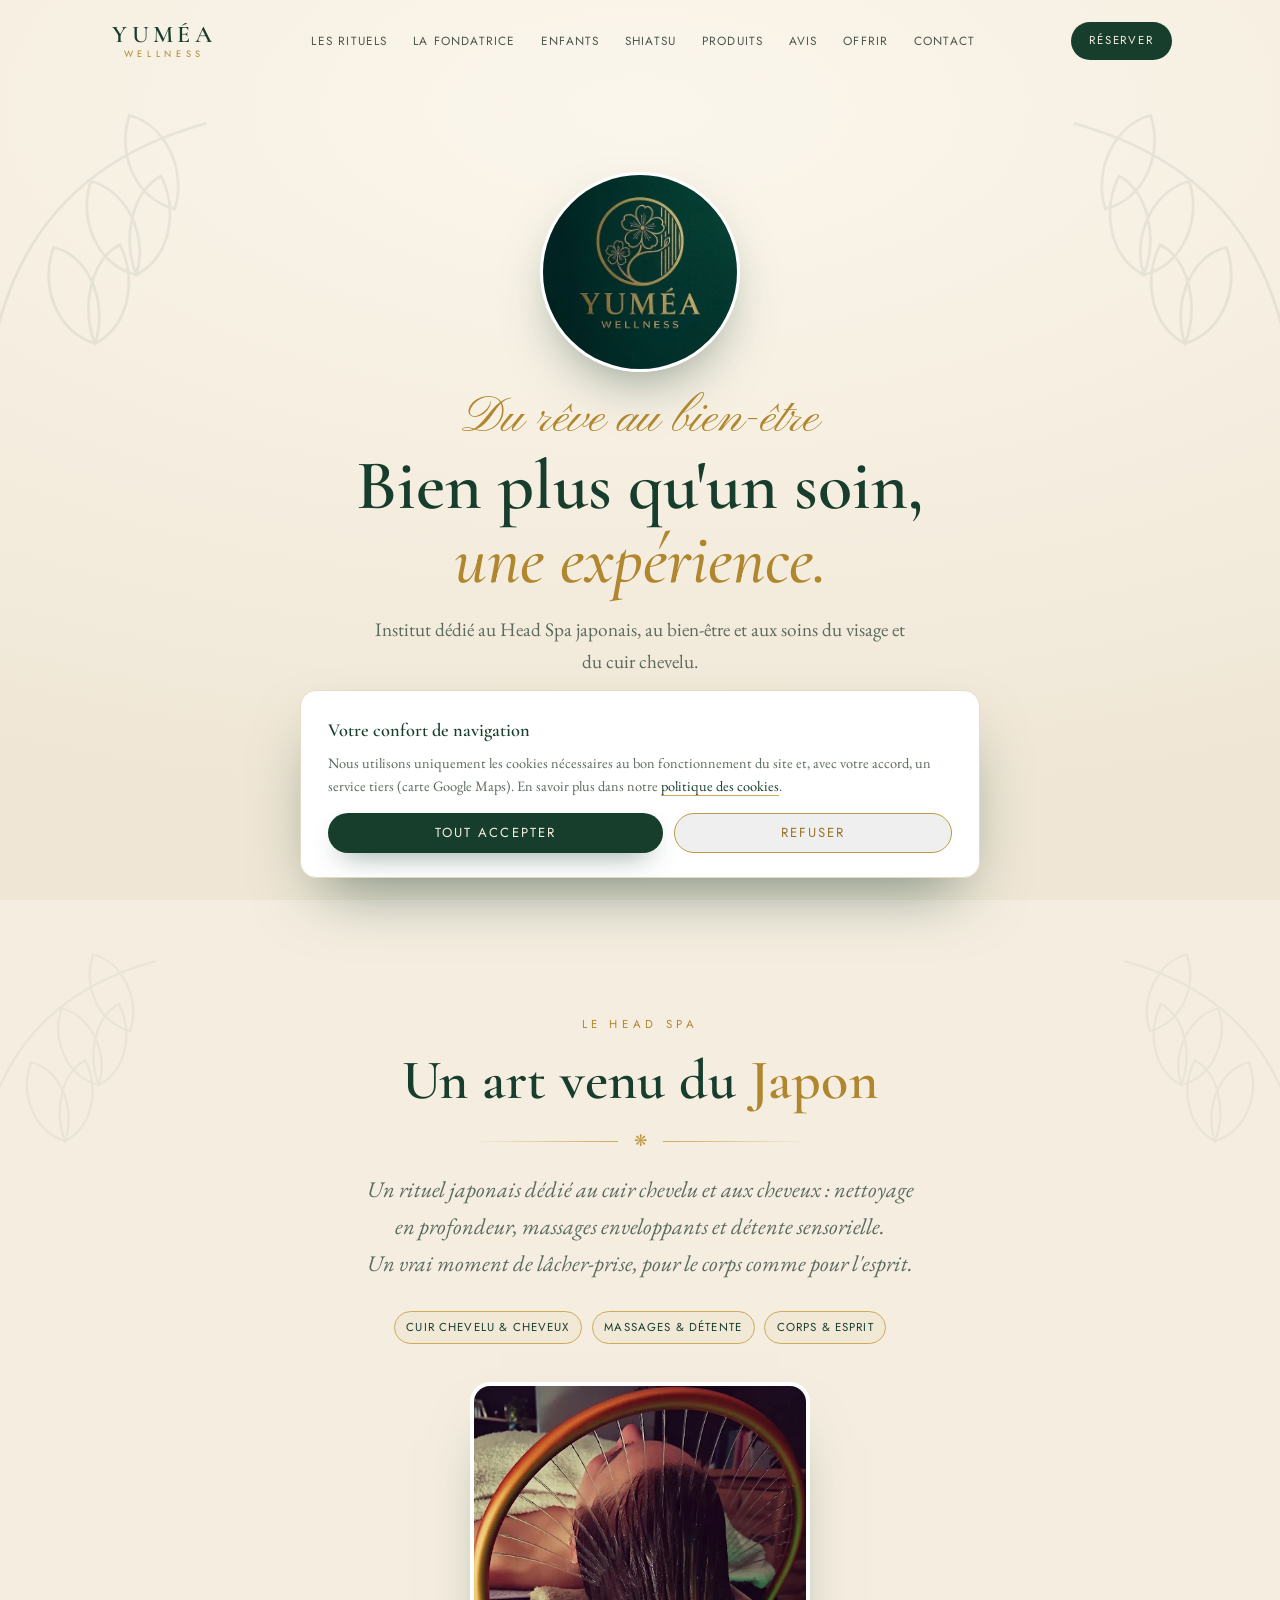
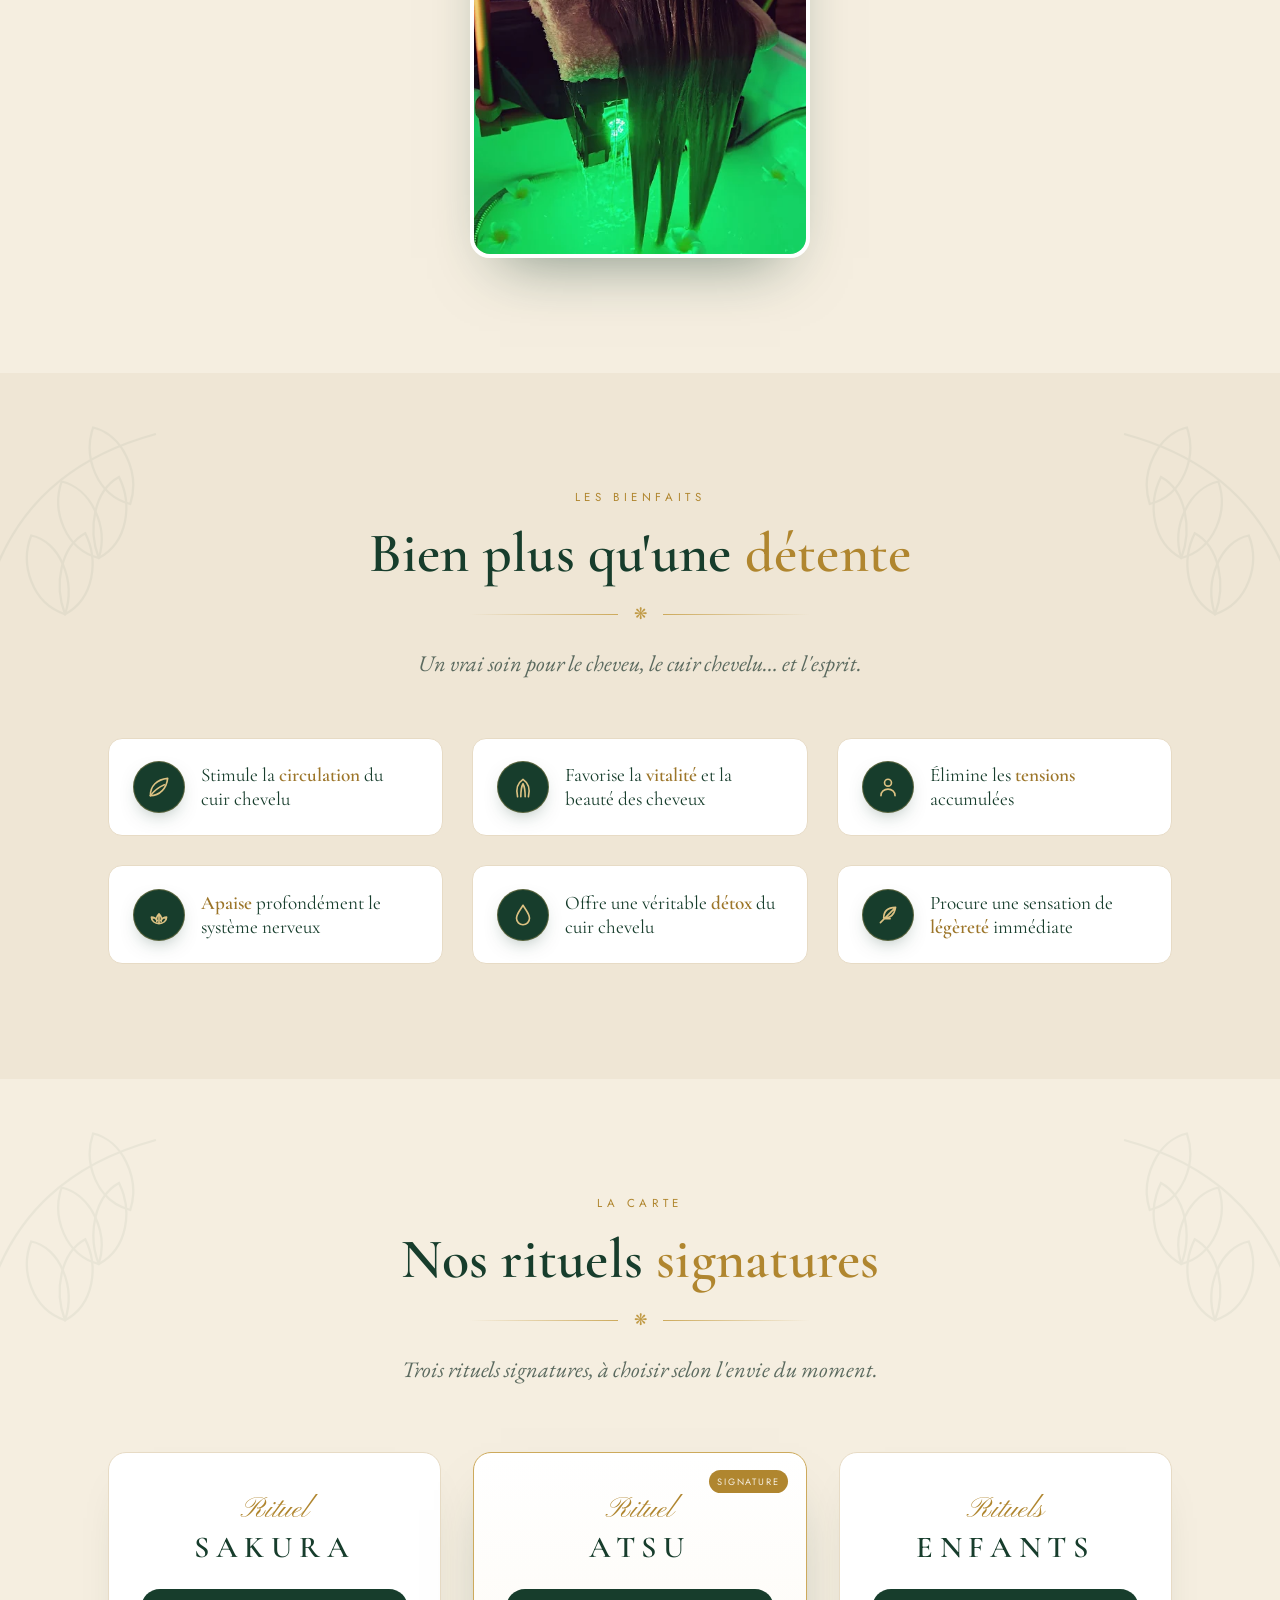
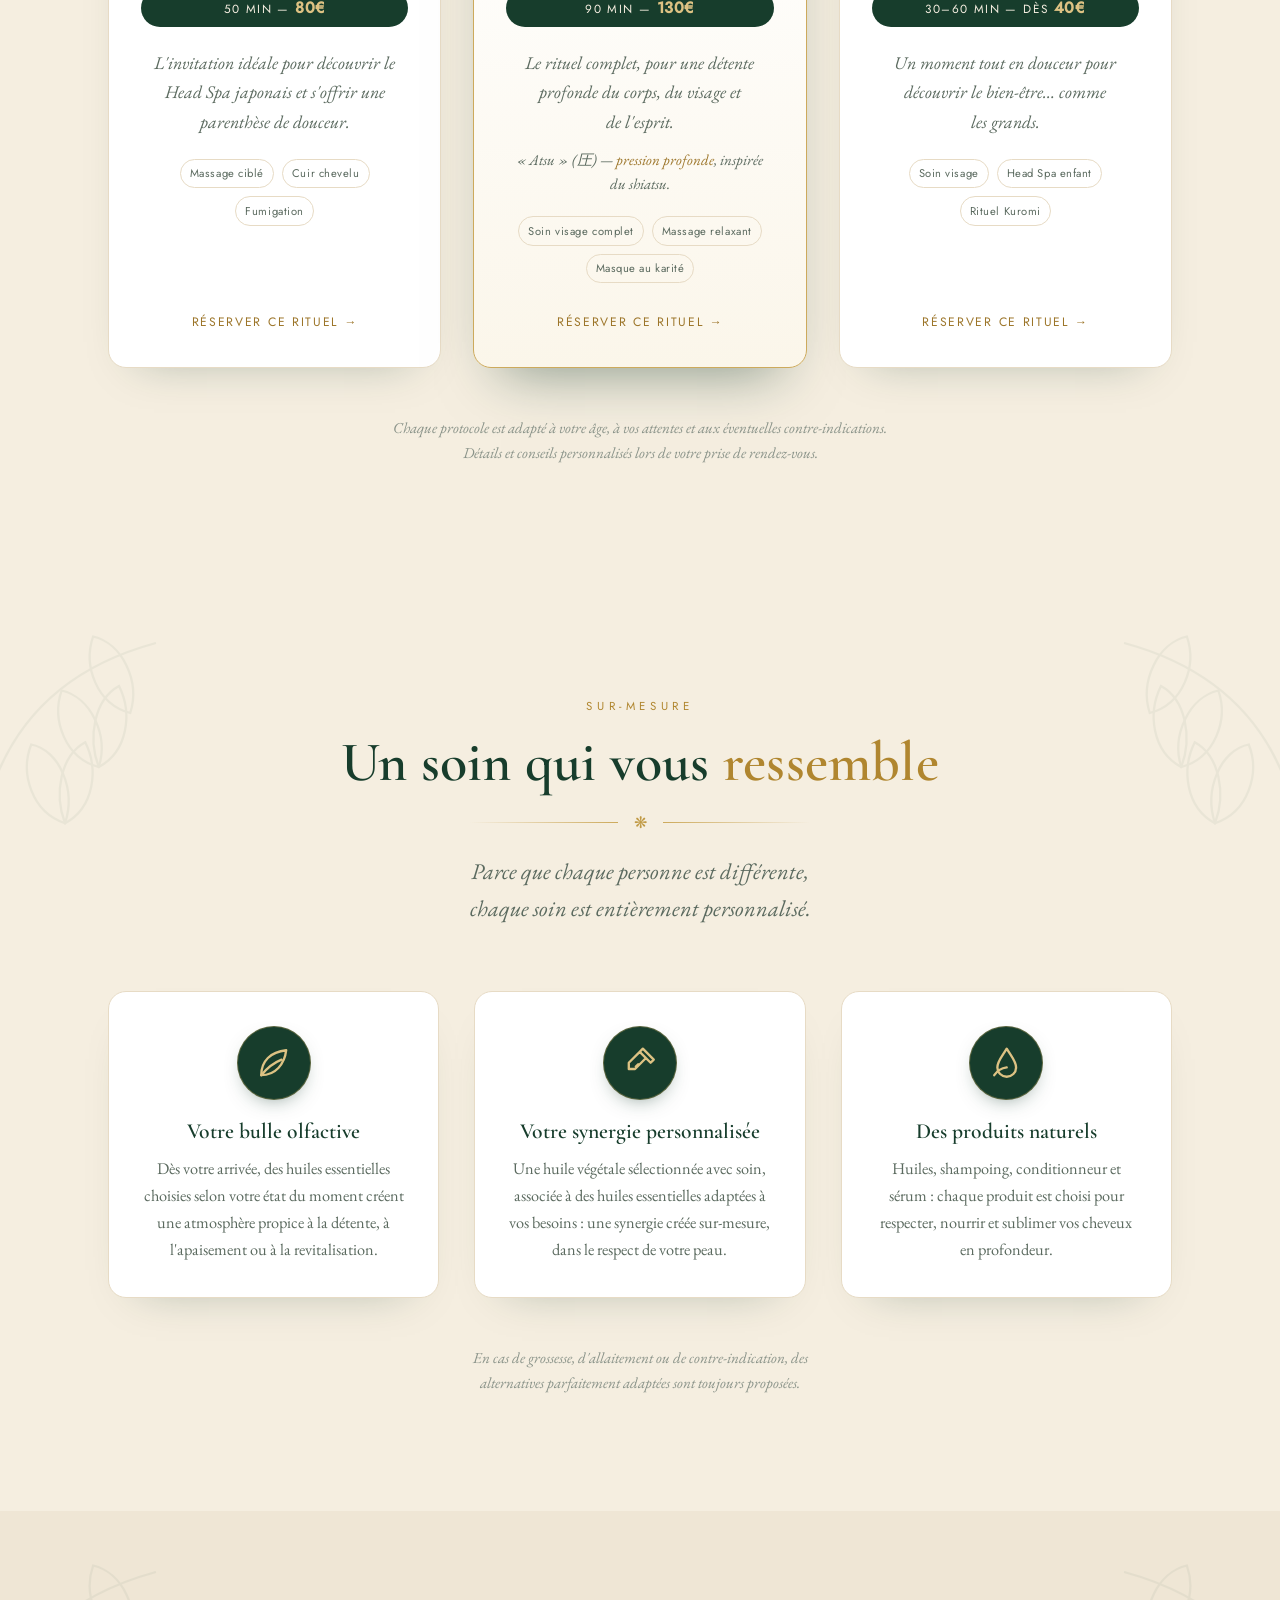
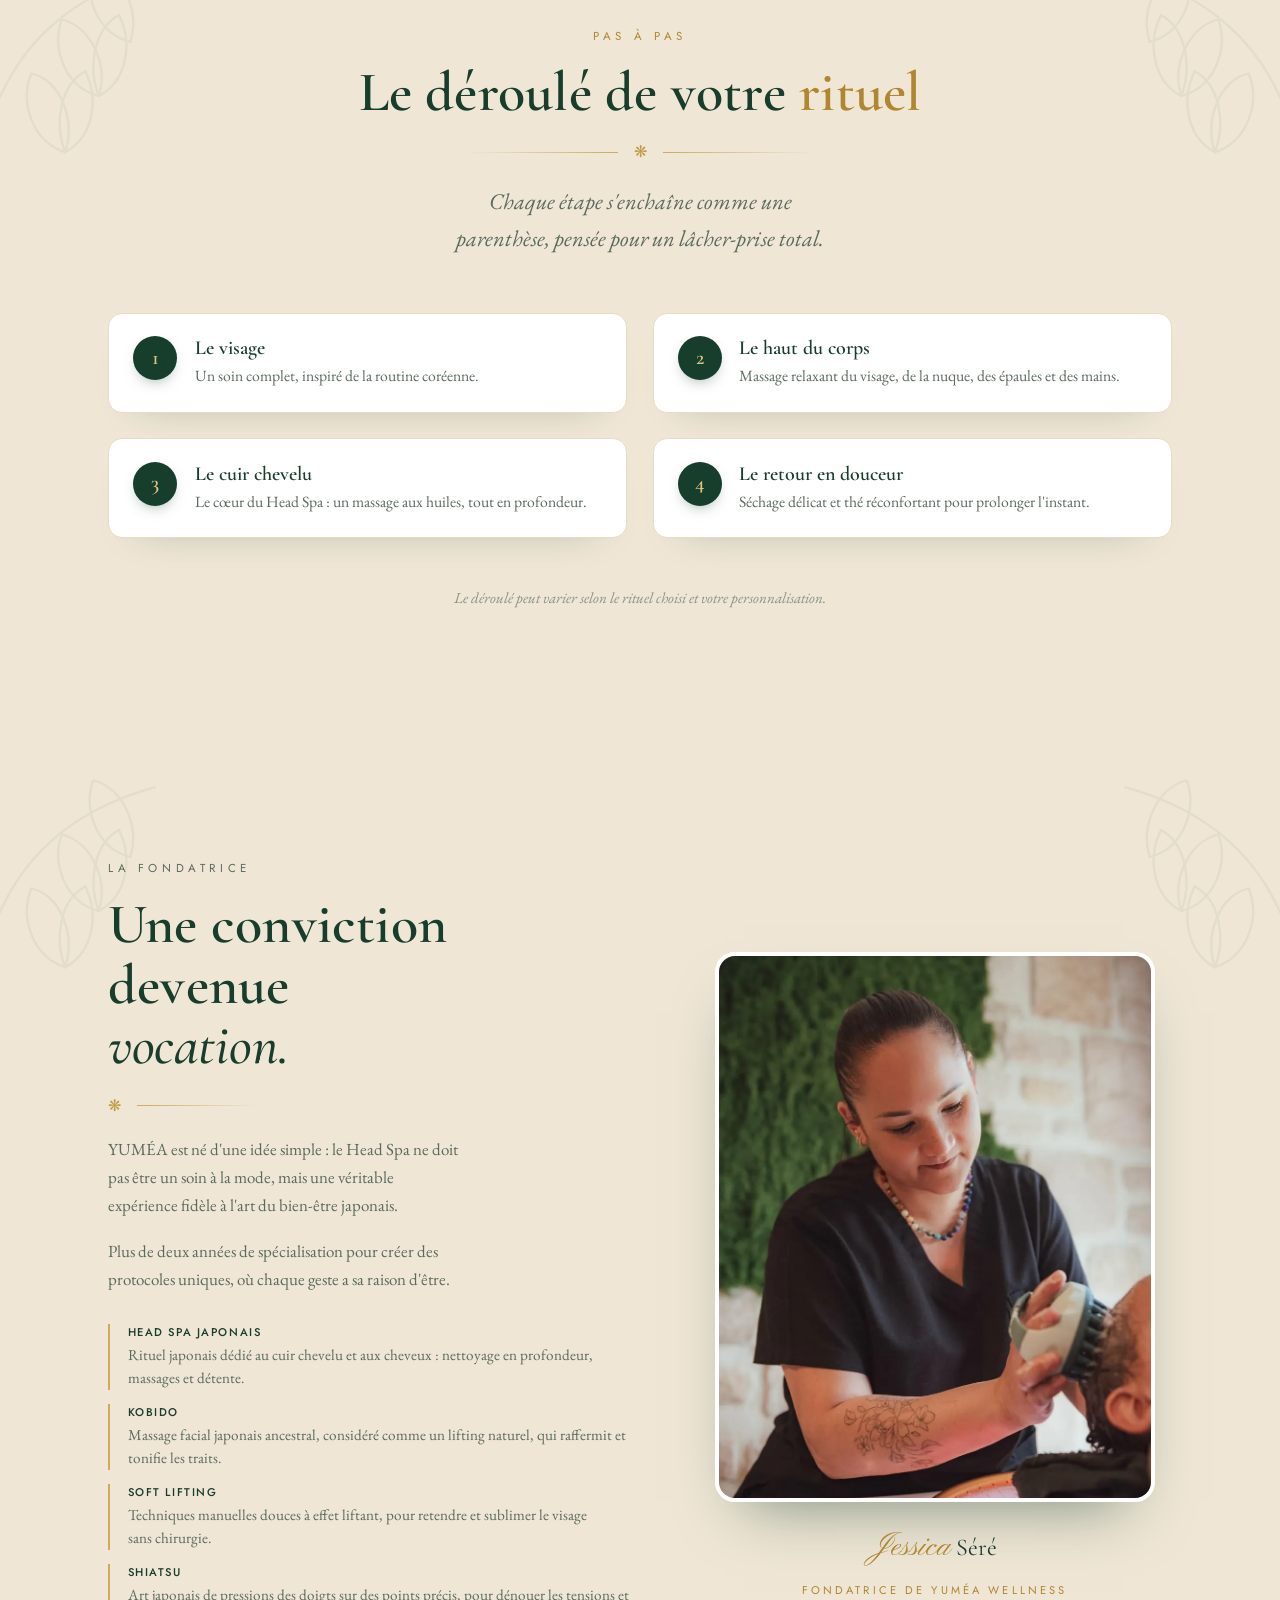
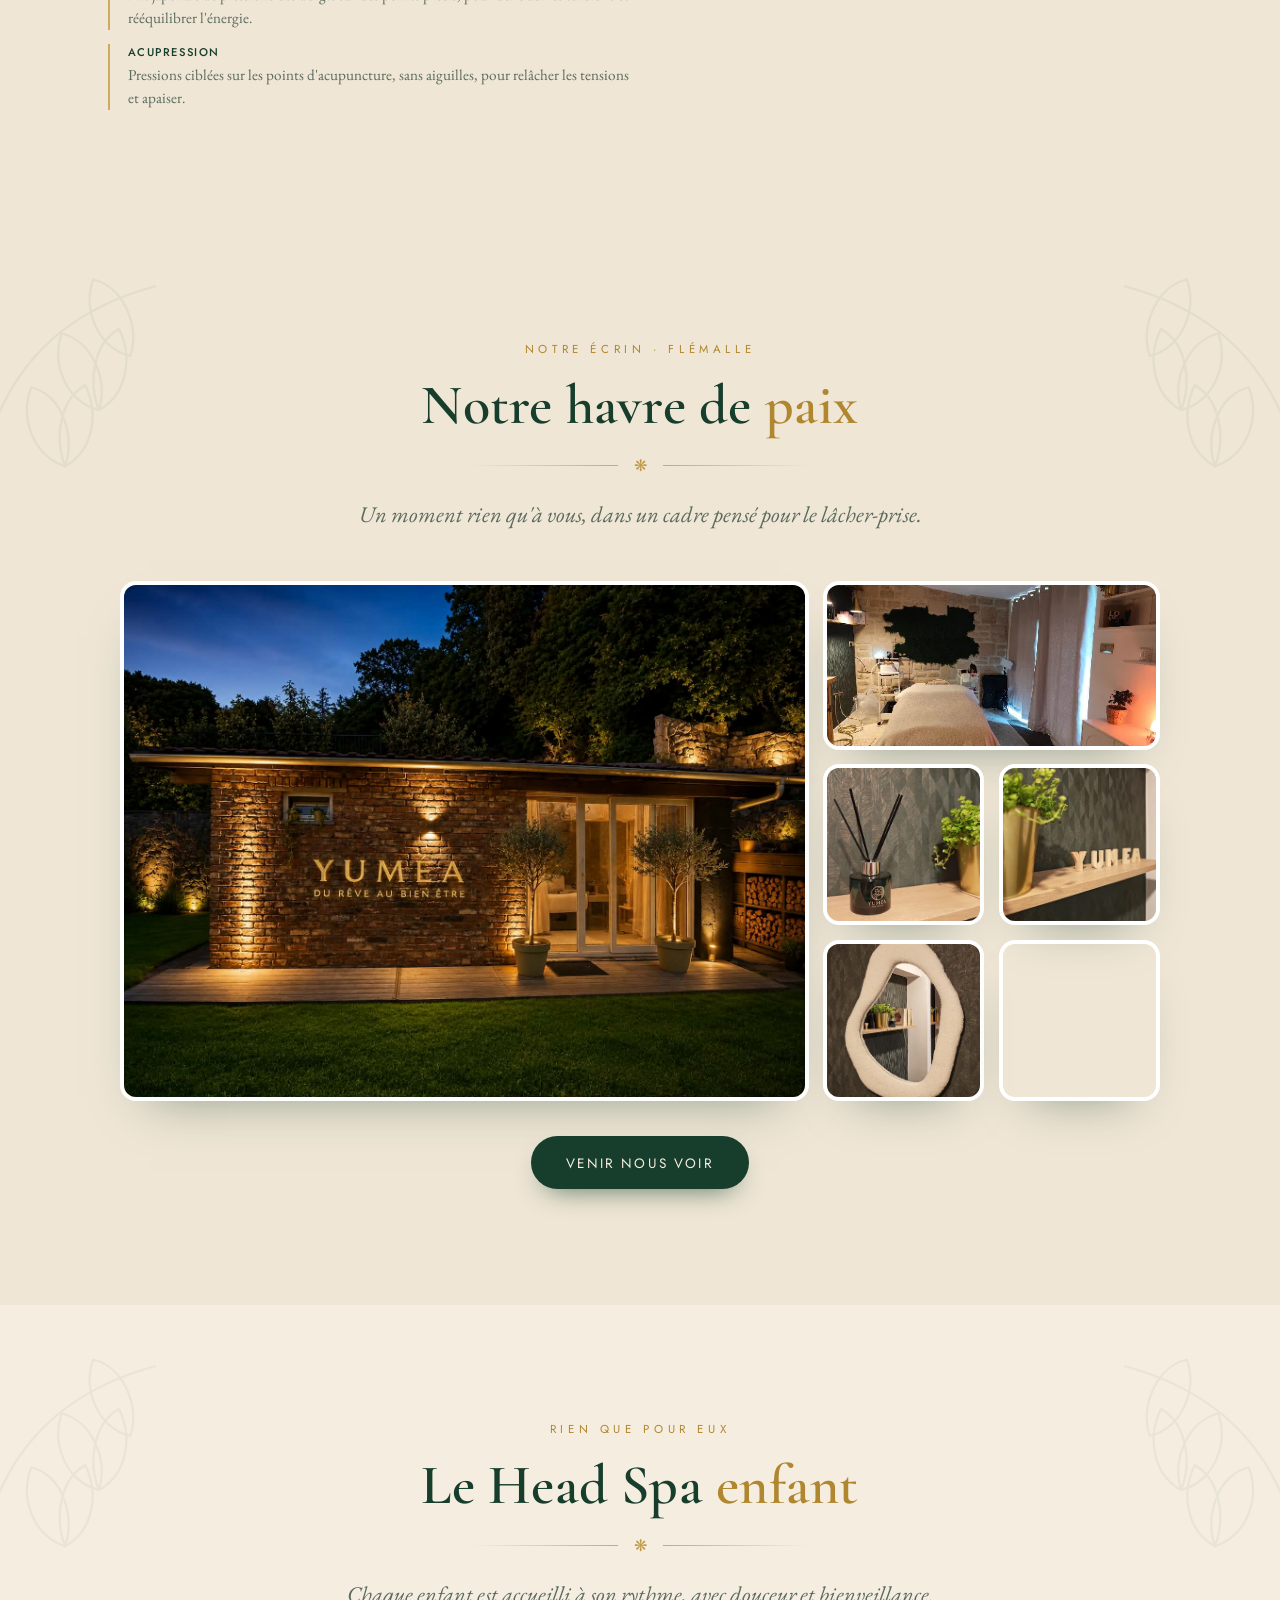
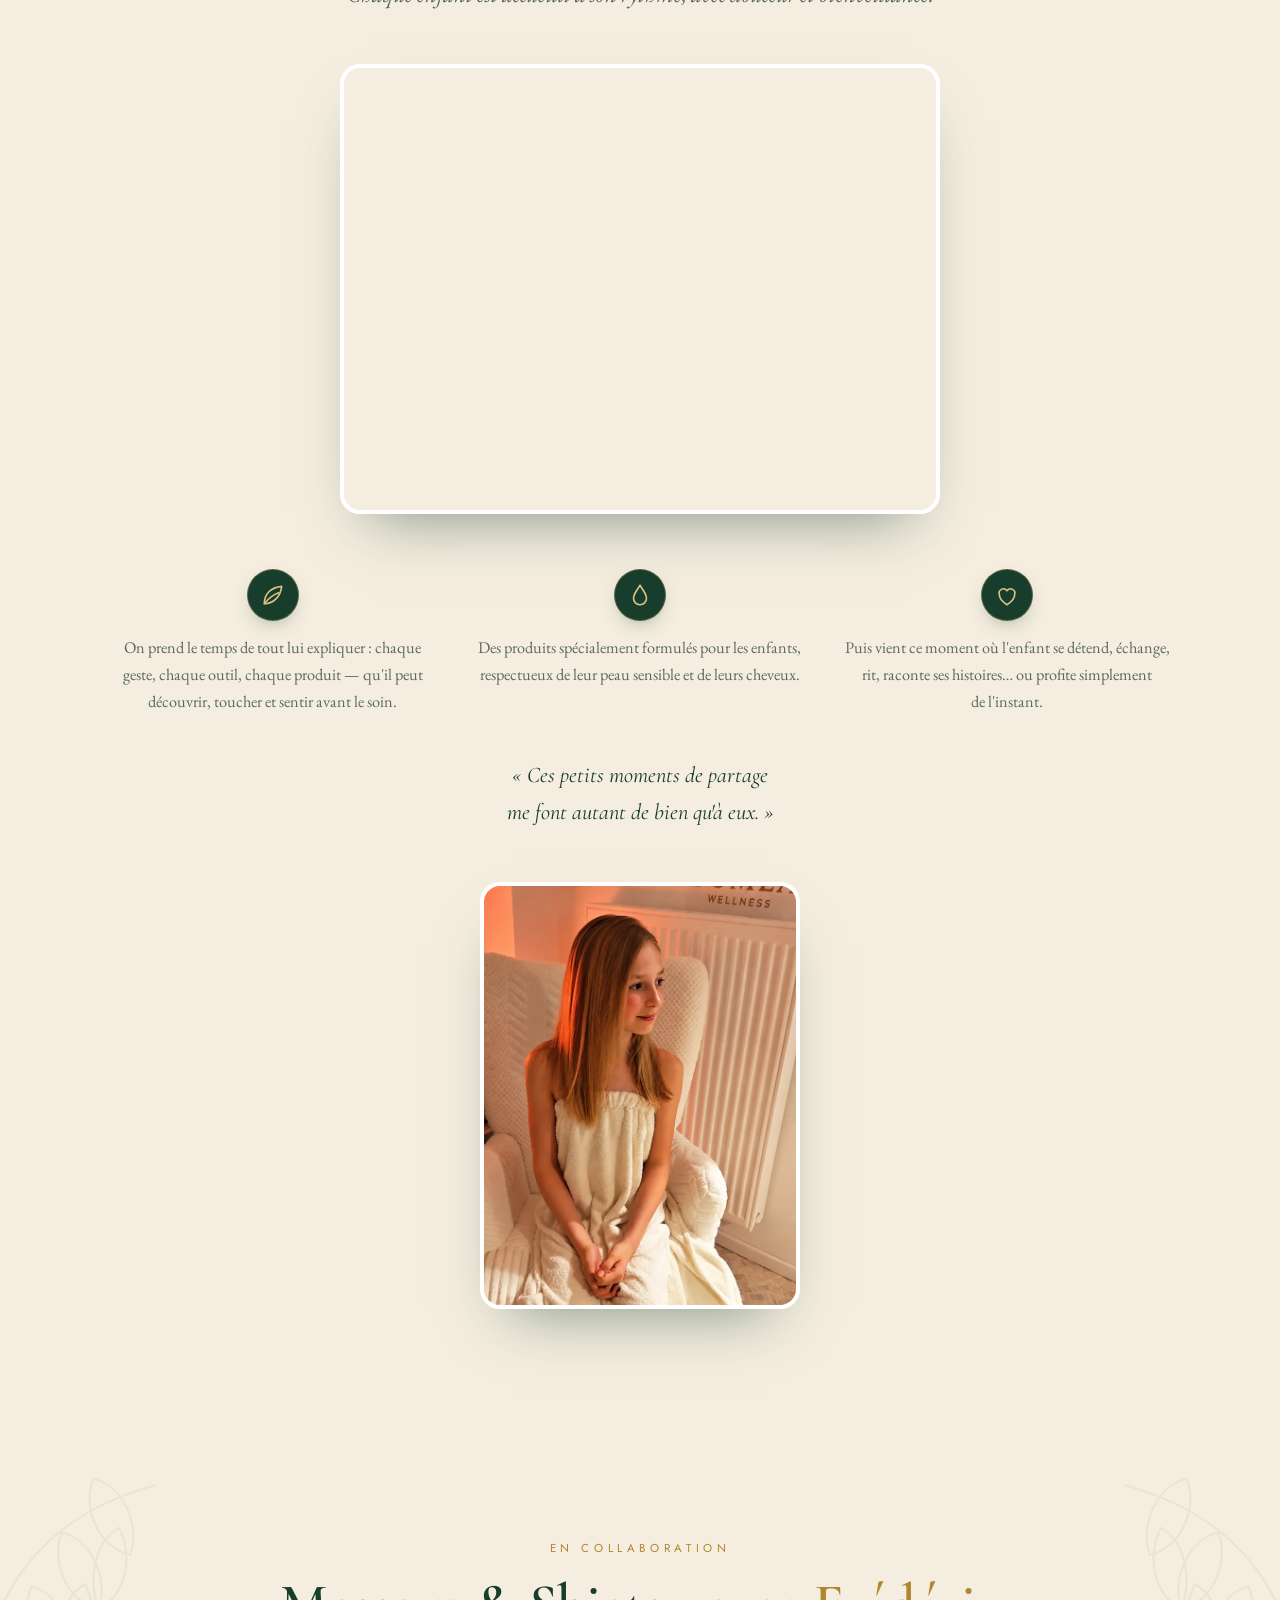
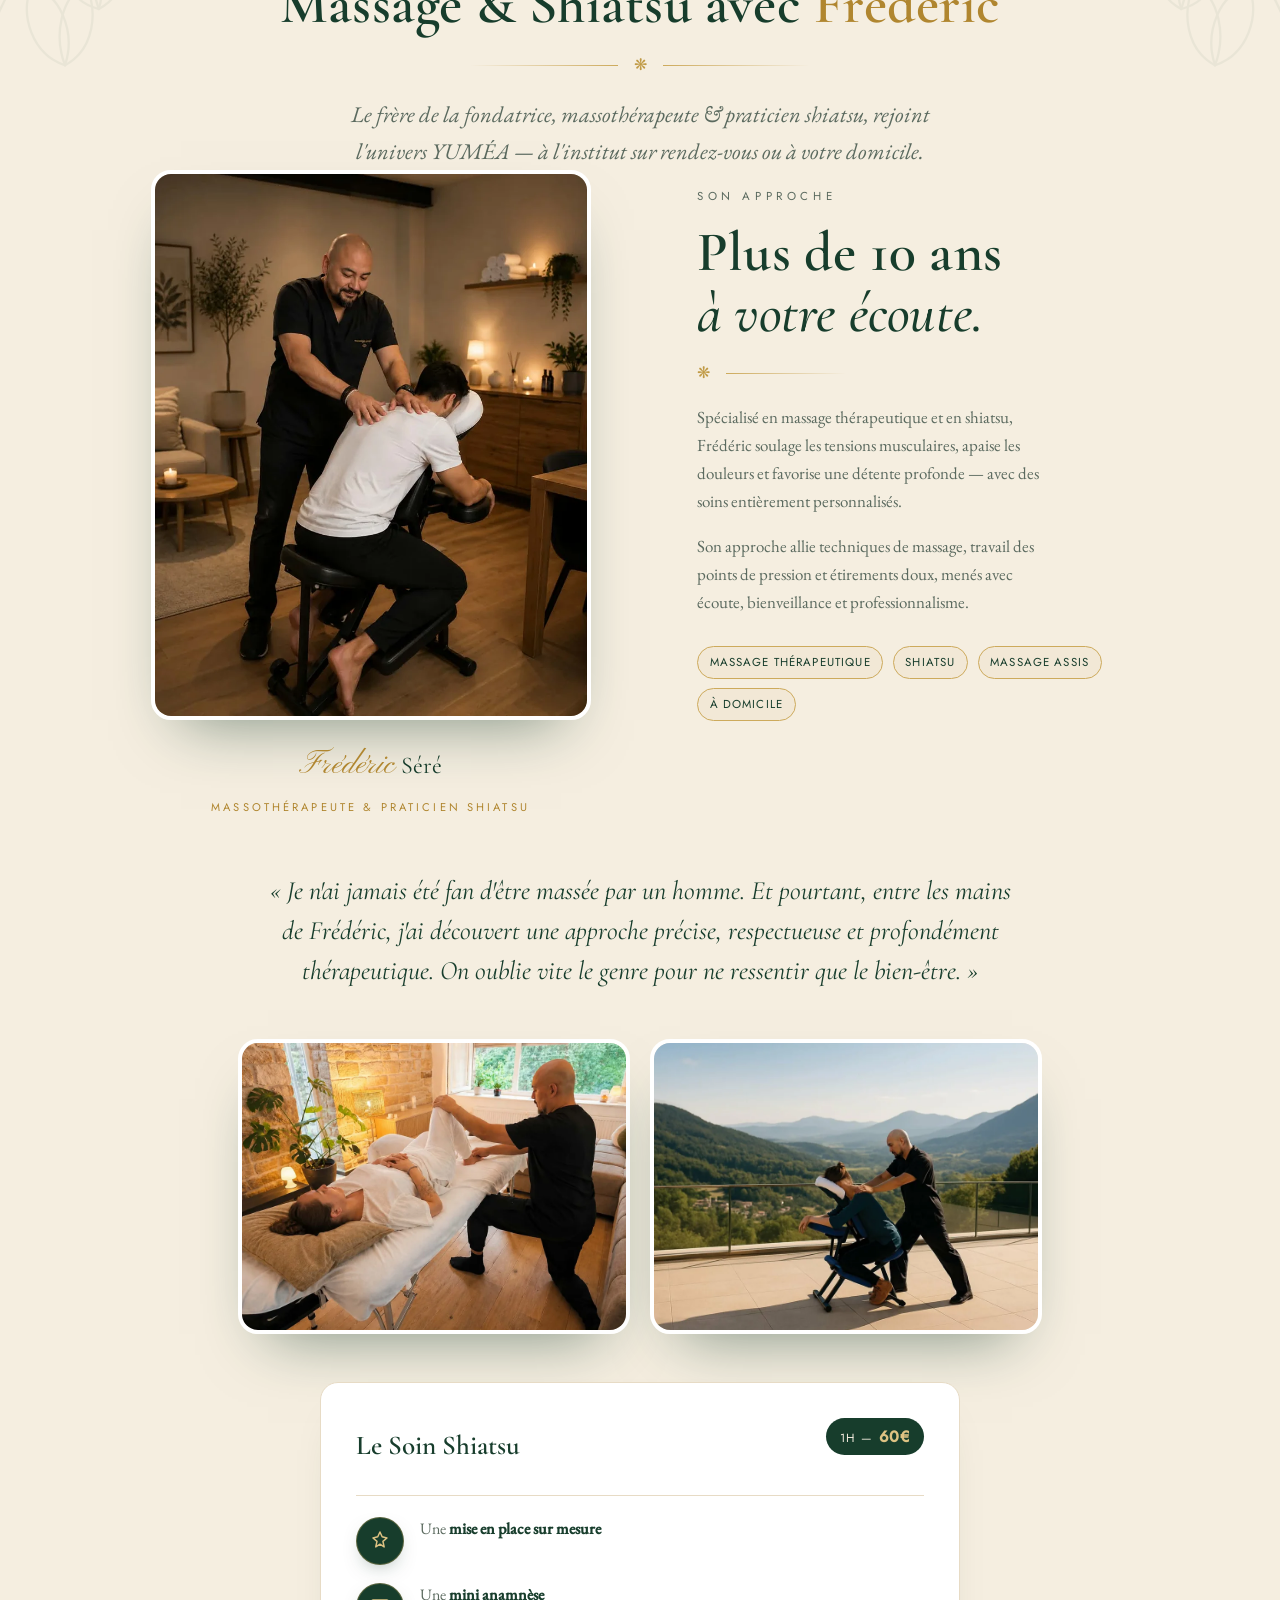
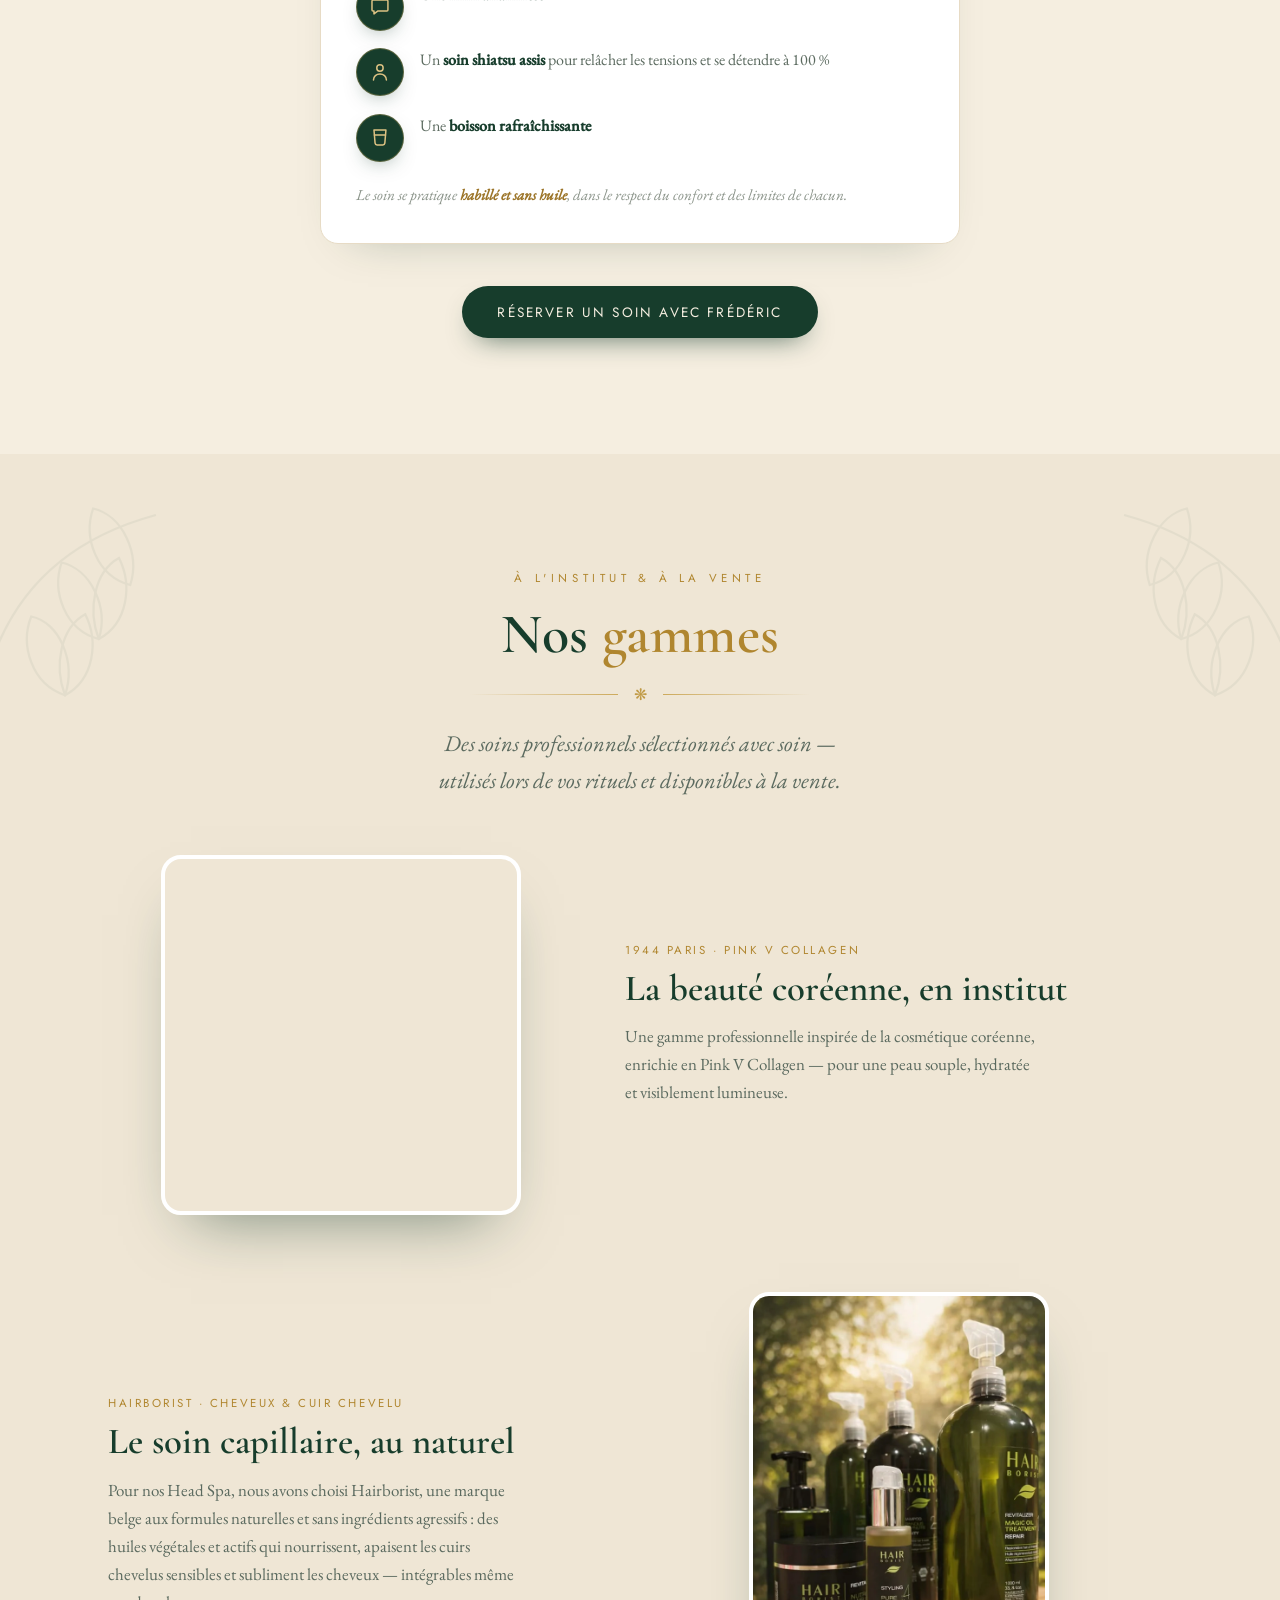
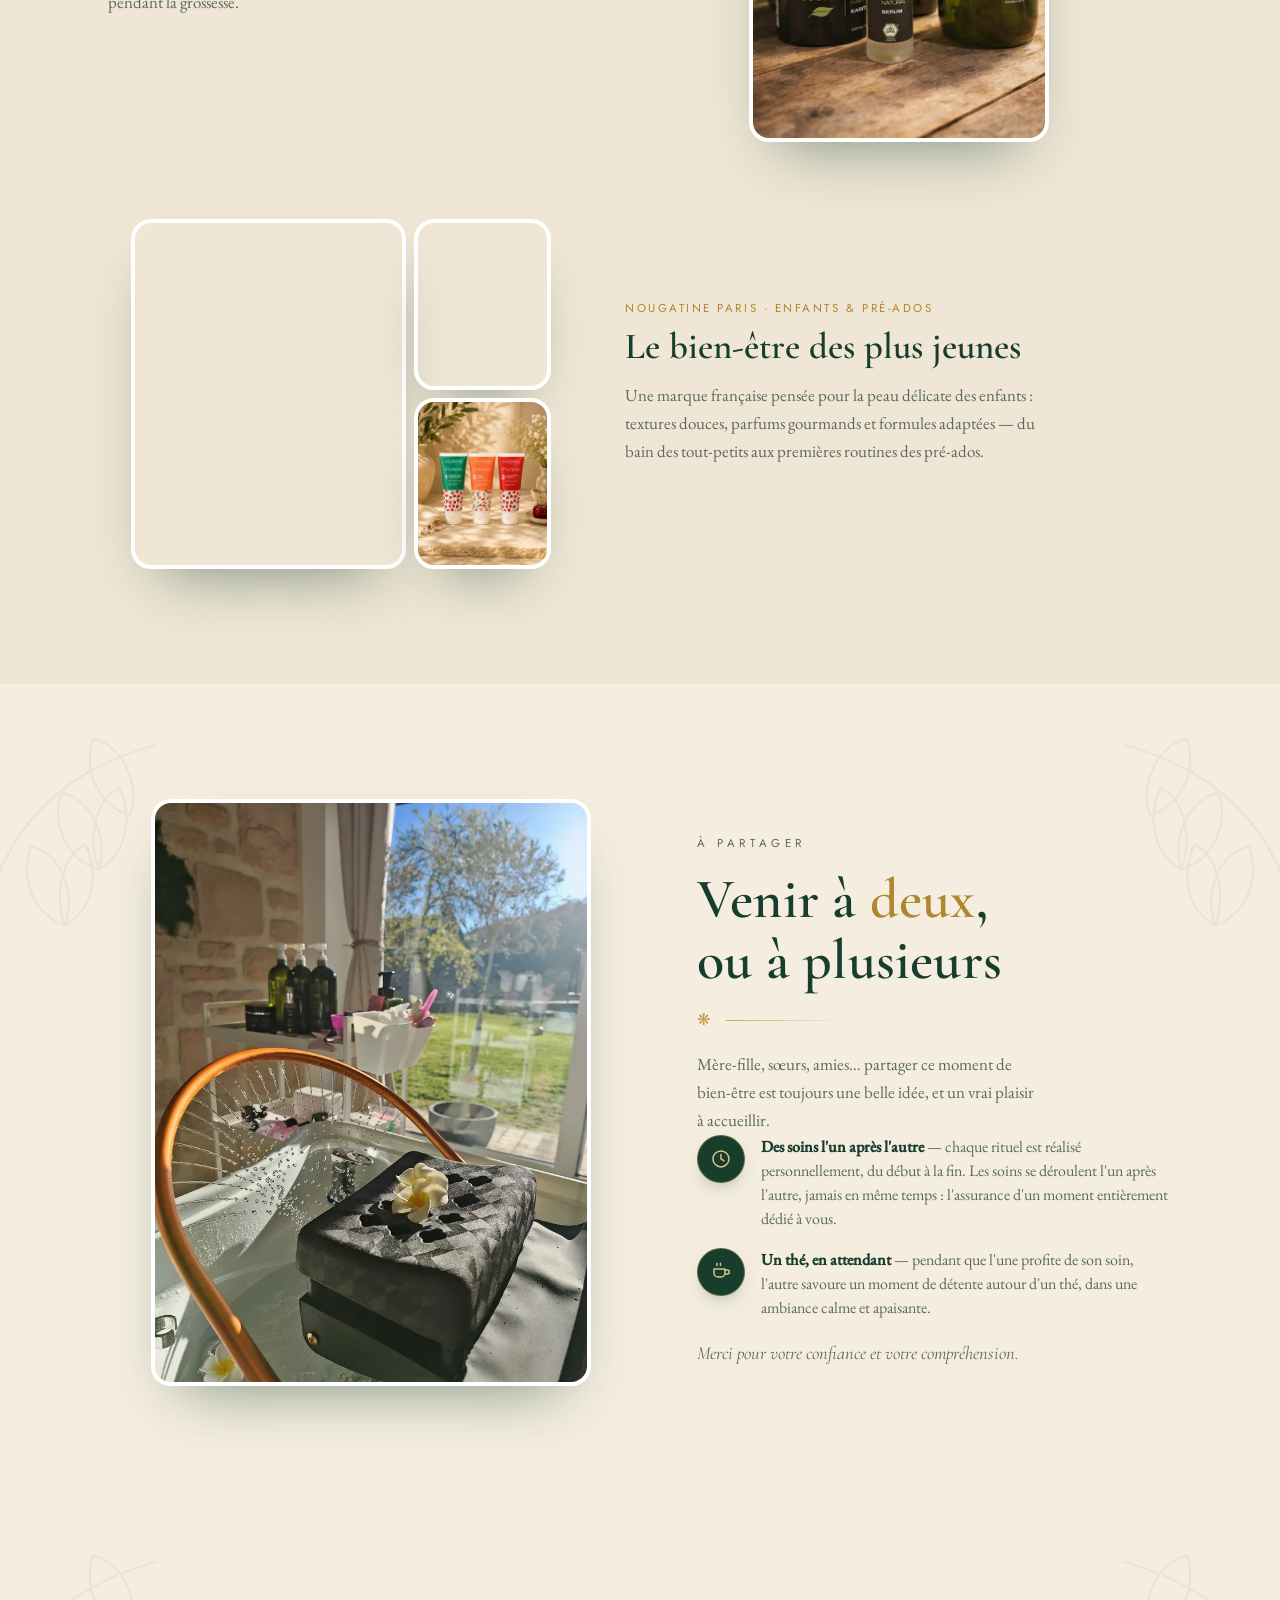
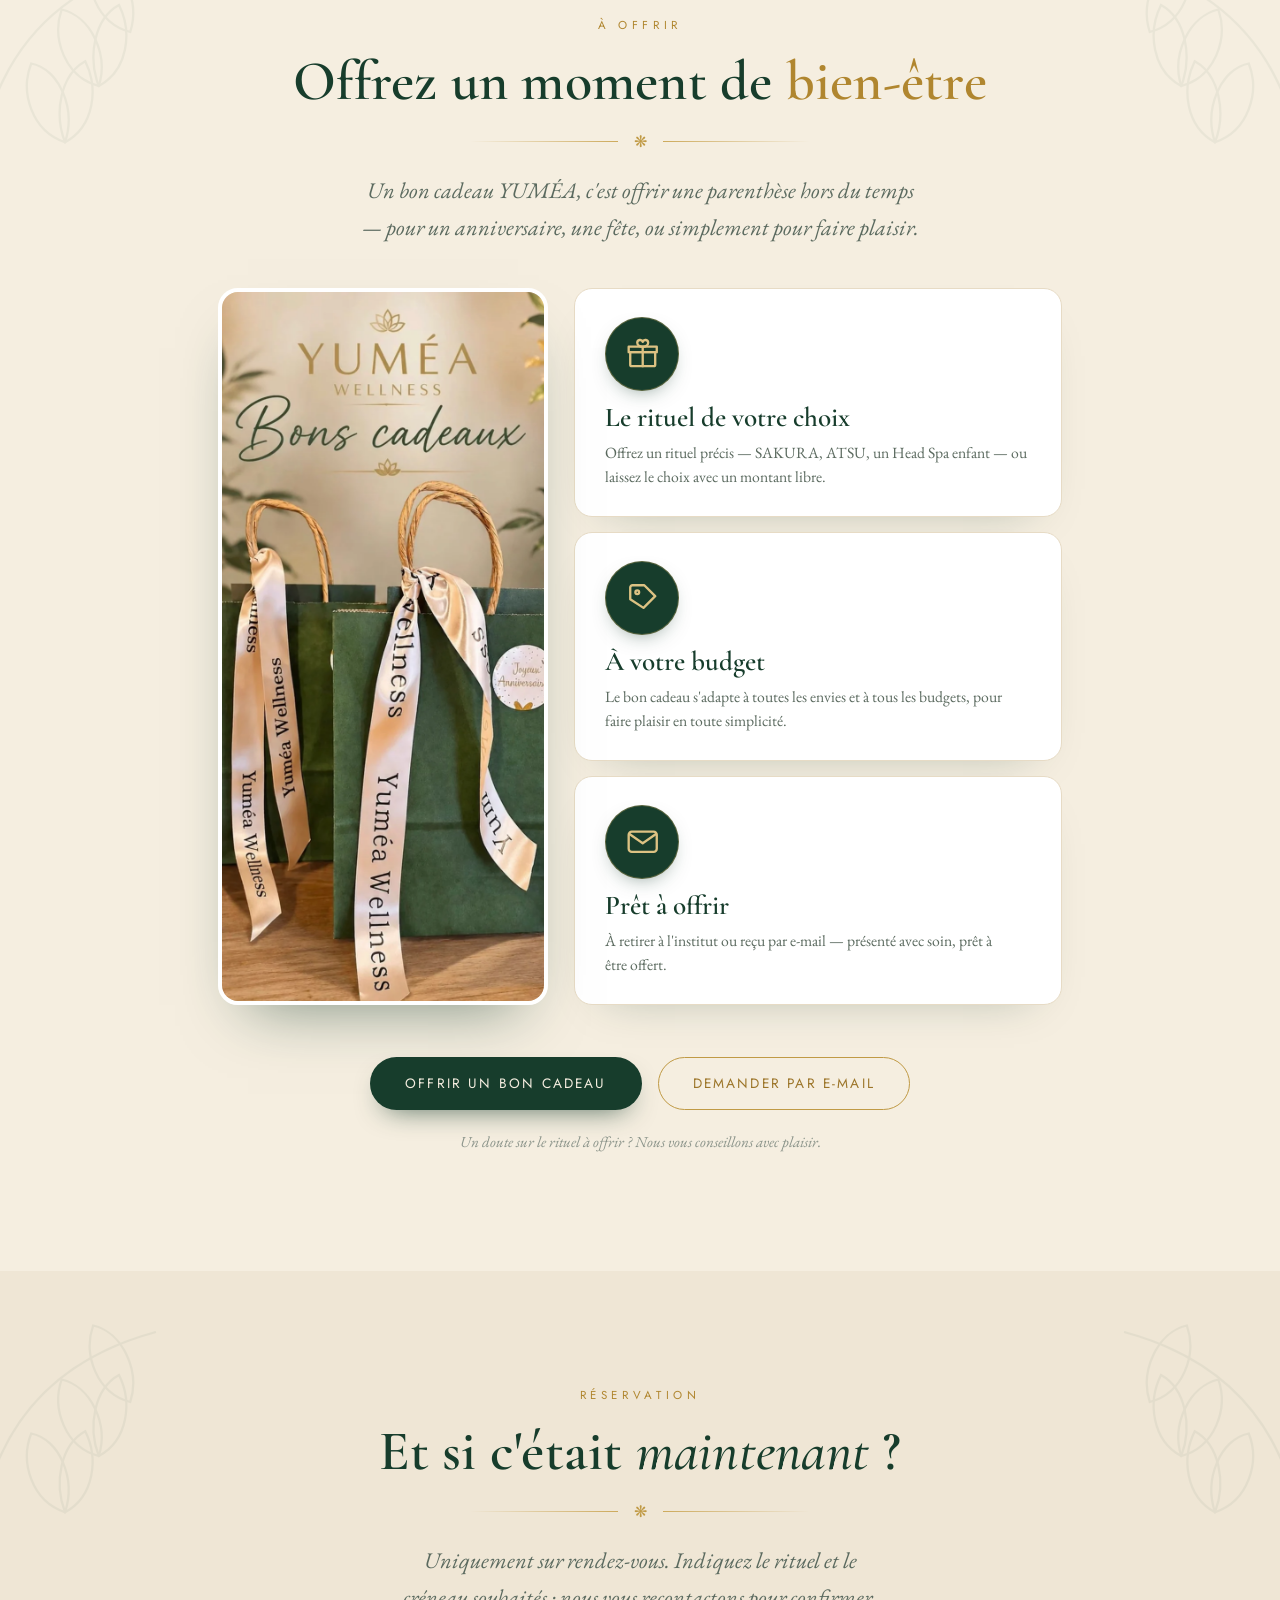
==== commit 4f420453: "Corrige l'affichage de la carte après acceptation + titre sur une ligne - Bug carte : l'aperçu de co" ====
--- a/index.html
+++ b/index.html
@@ -29,7 +29,7 @@
   <link rel="preload" as="font" type="font/woff2" href="assets/fonts/eb-garamond-400.woff2" crossorigin />
 
   <link rel="stylesheet" href="css/fonts.css?v=1" />
-  <link rel="stylesheet" href="css/styles.css?v=31" />
+  <link rel="stylesheet" href="css/styles.css?v=32" />
 
   <script type="application/ld+json">
   {
--- a/css/styles.css
+++ b/css/styles.css
@@ -292,8 +292,11 @@
 .duo__card{padding:2.6rem;border-radius:18px;background:#fff;border:1px solid var(--cream-3);box-shadow:0 20px 45px -32px rgba(18,58,43,.35);text-align:center}
 .duo__card .badge{margin:0 auto 1.2rem}
 .duo__card h3{font-family:var(--font-serif);font-weight:600;font-size:1.7rem;line-height:1.2;color:var(--emerald);margin-bottom:.7rem}
-/* Titres à hauteur égale (2 lignes) pour que les paragraphes démarrent au même niveau */
-@media (min-width:901px){.personnalise .duo__card h3{min-height:2.4em;display:flex;align-items:flex-start;justify-content:center}}
+/* Personnalise : titres tenant sur une seule ligne → tous alignés, paragraphes homogènes */
+.personnalise .duo__card{padding:clamp(1.8rem,3vw,2.1rem)}
+.personnalise .duo__card h3{font-size:1.35rem;white-space:nowrap}
+/* Sous 1120px, 3 colonnes deviennent trop étroites : on empile en une colonne large */
+@media (max-width:1120px){.personnalise .duo{grid-template-columns:1fr;max-width:34rem;margin-left:auto;margin-right:auto}.personnalise .duo__card h3{white-space:normal}}
 .duo__card p{color:var(--ink-soft);font-size:1.02rem}
 
 /* ---------- UNIVERS / CARROUSEL ---------- */
@@ -545,6 +548,7 @@
 @media (max-width:520px){.cookie__actions{flex-direction:column}}
 
 .map__consent{position:absolute;inset:0;display:flex;flex-direction:column;align-items:center;justify-content:center;gap:1rem;text-align:center;padding:1.5rem;background:linear-gradient(160deg,var(--cream-1),var(--cream-2))}
+.map__consent[hidden]{display:none}
 .map__consent p{max-width:34ch;font-size:.92rem;line-height:1.55;color:var(--ink-soft)}
 .map__consent svg{width:34px;height:34px;color:var(--gold-600)}
 
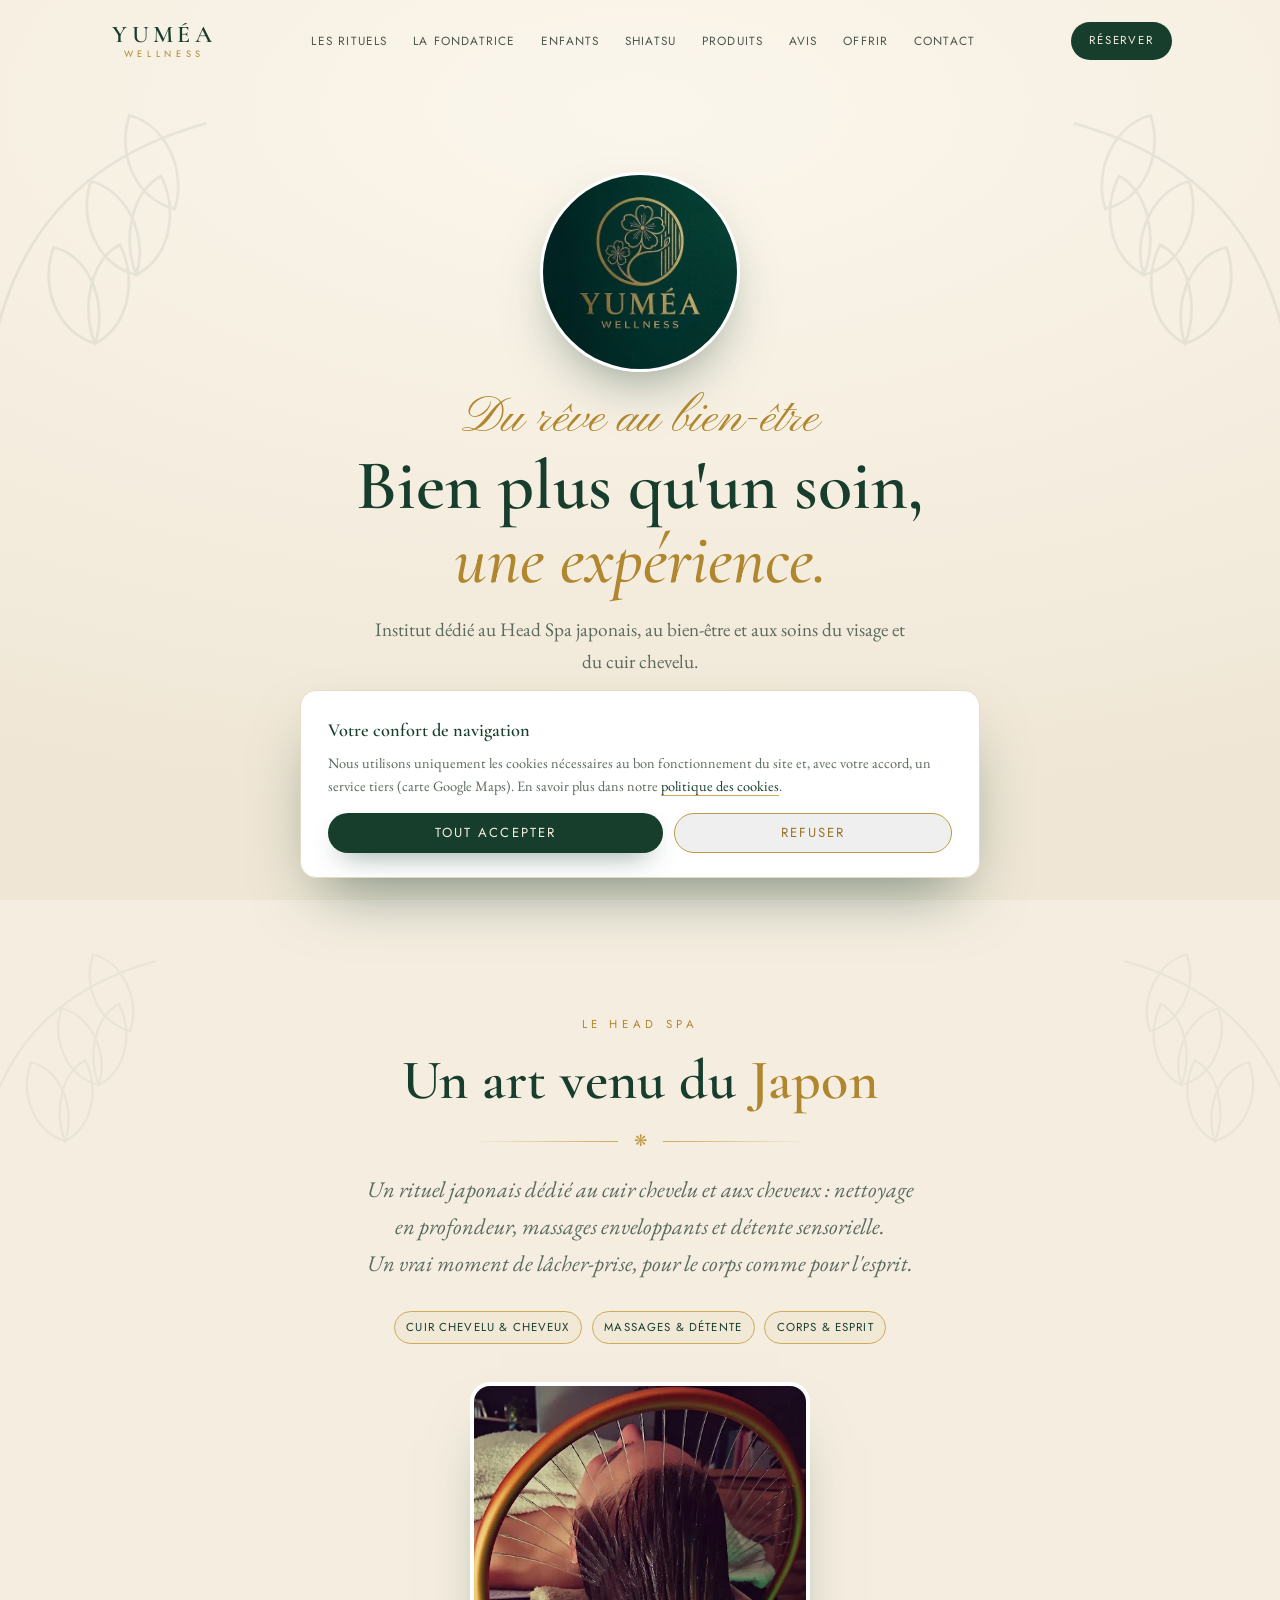
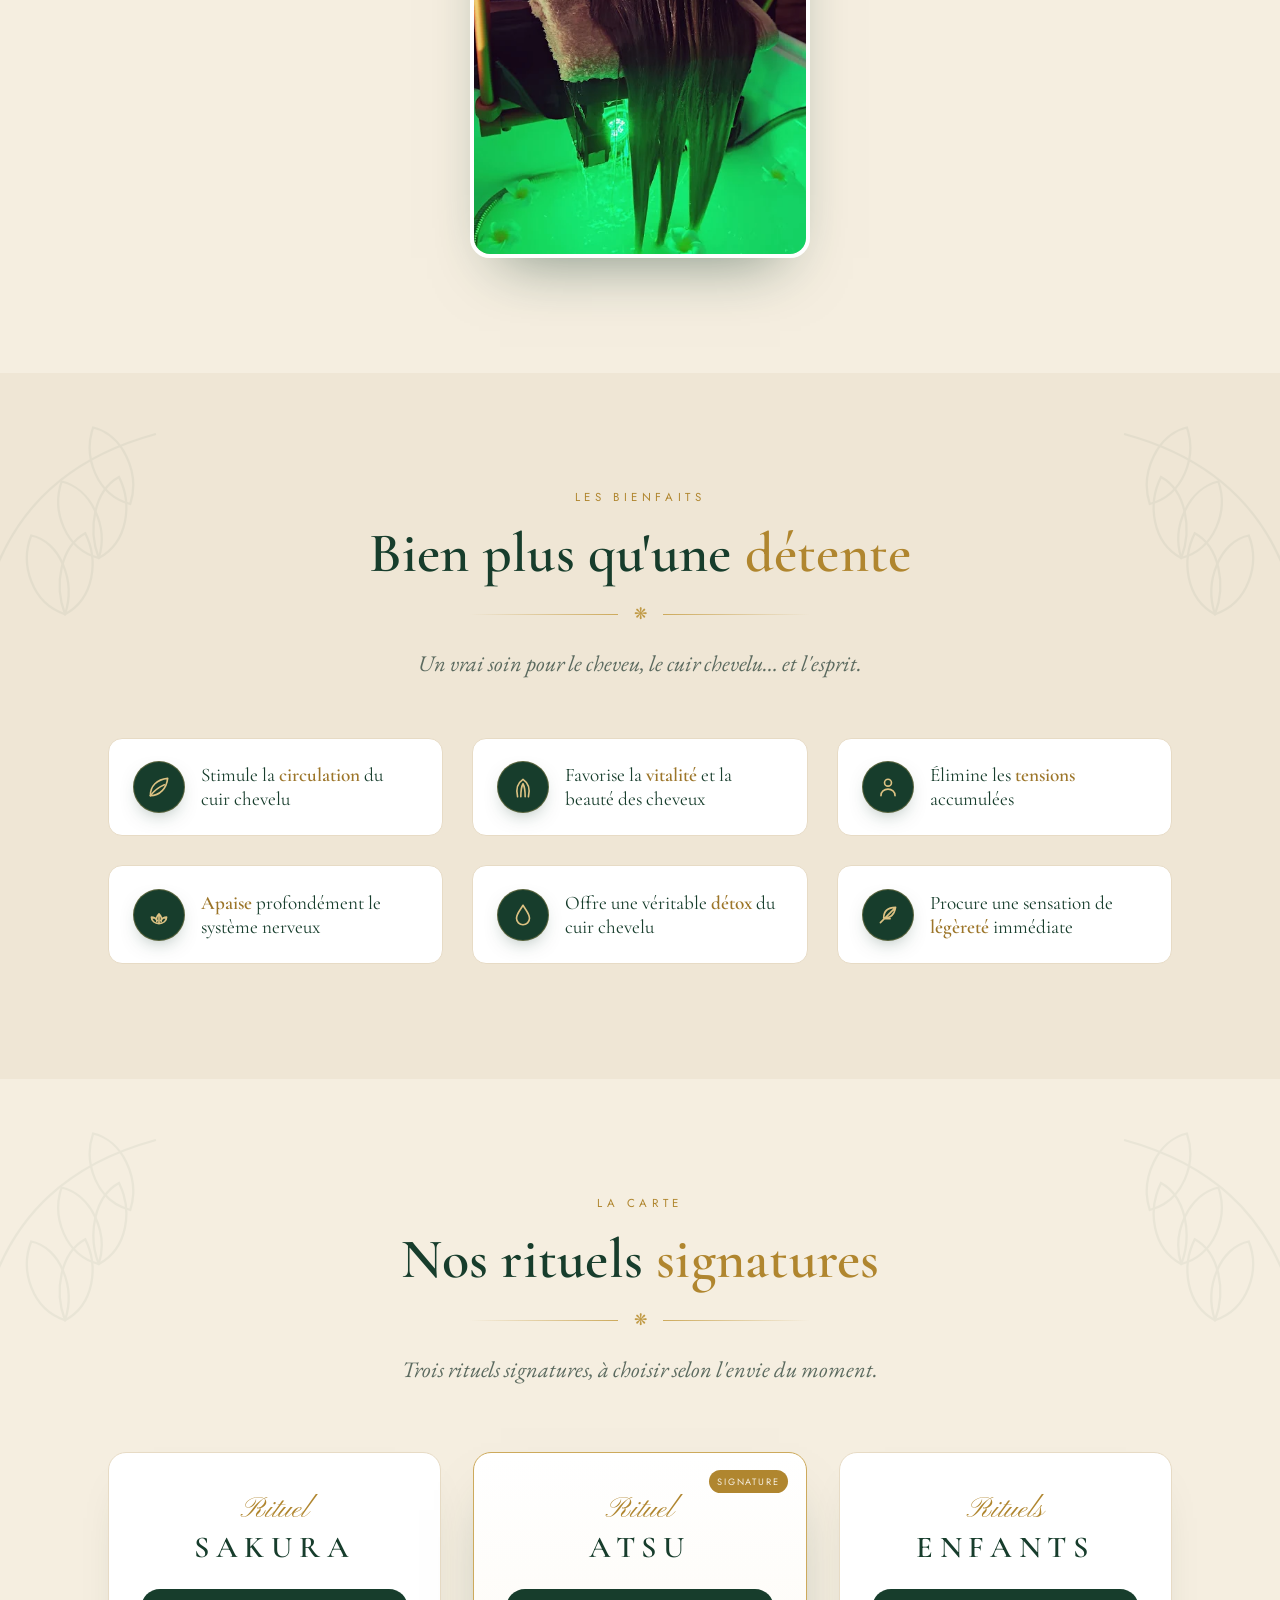
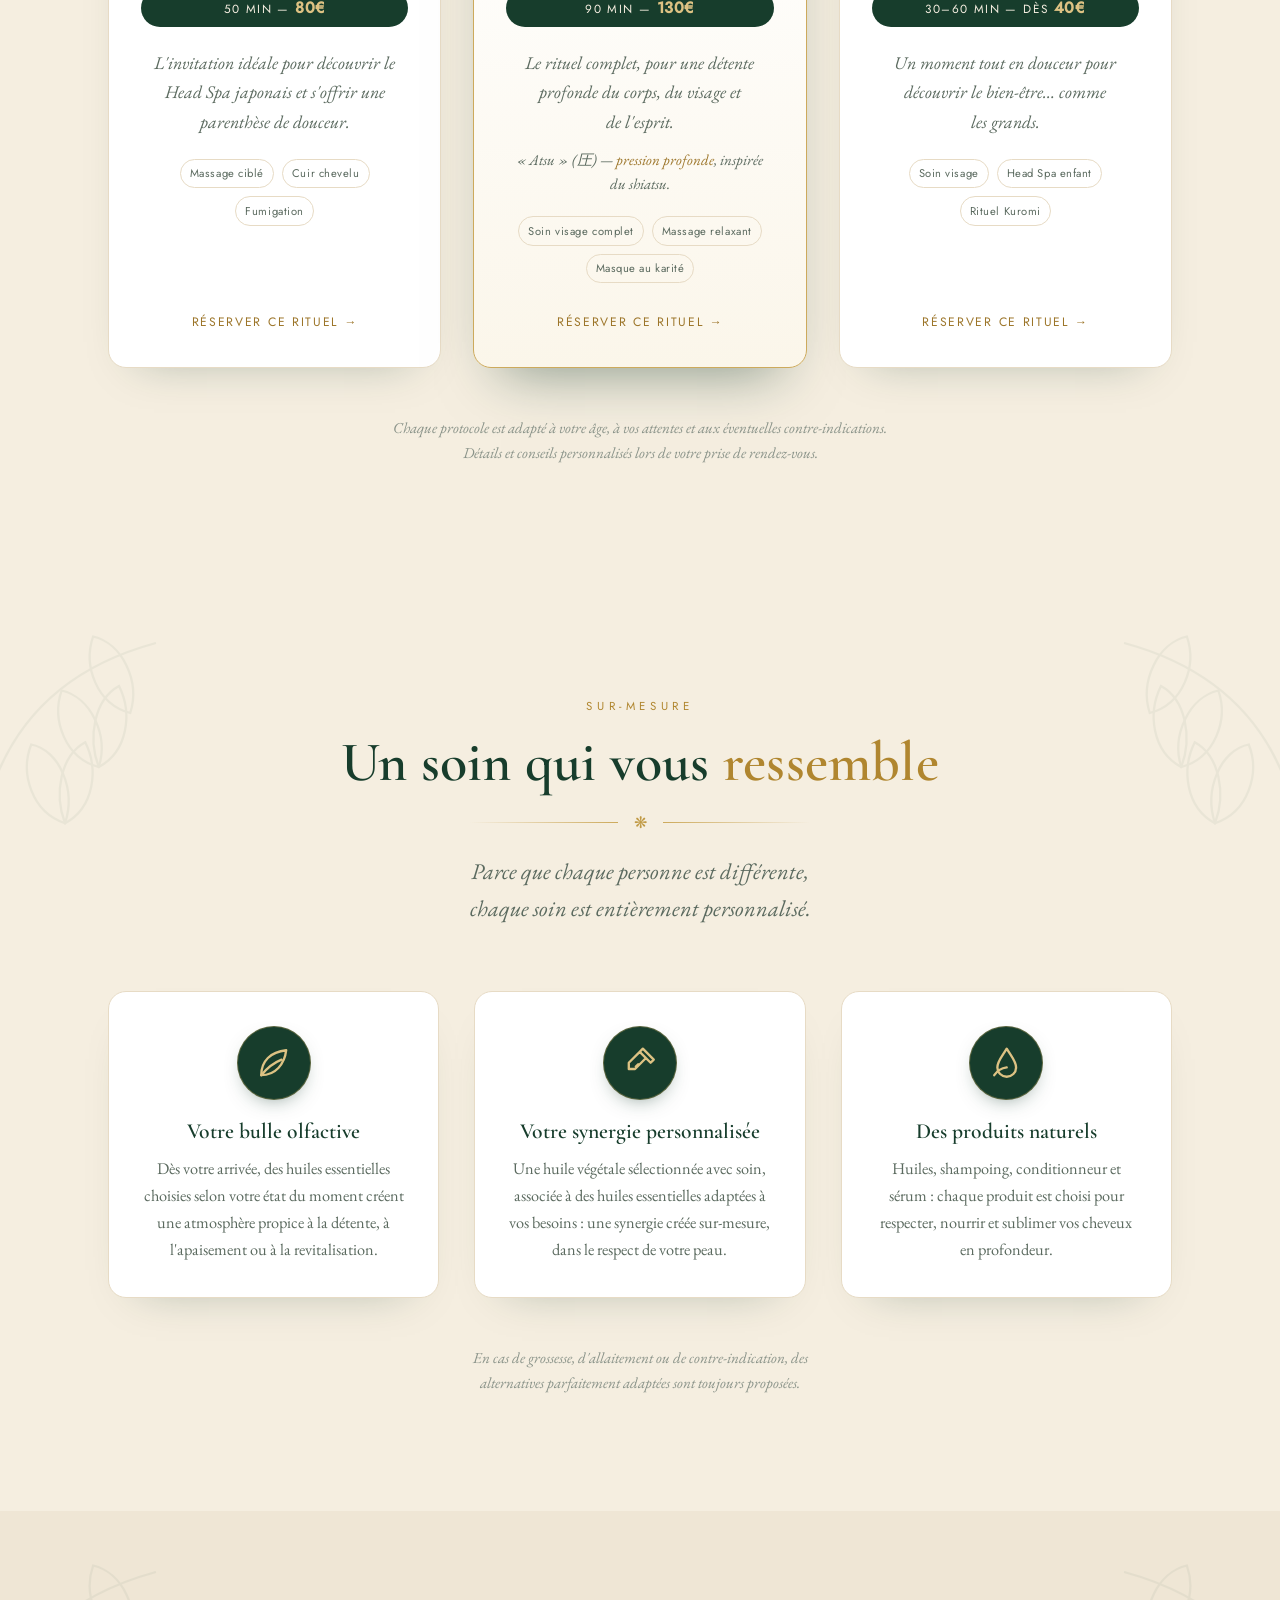
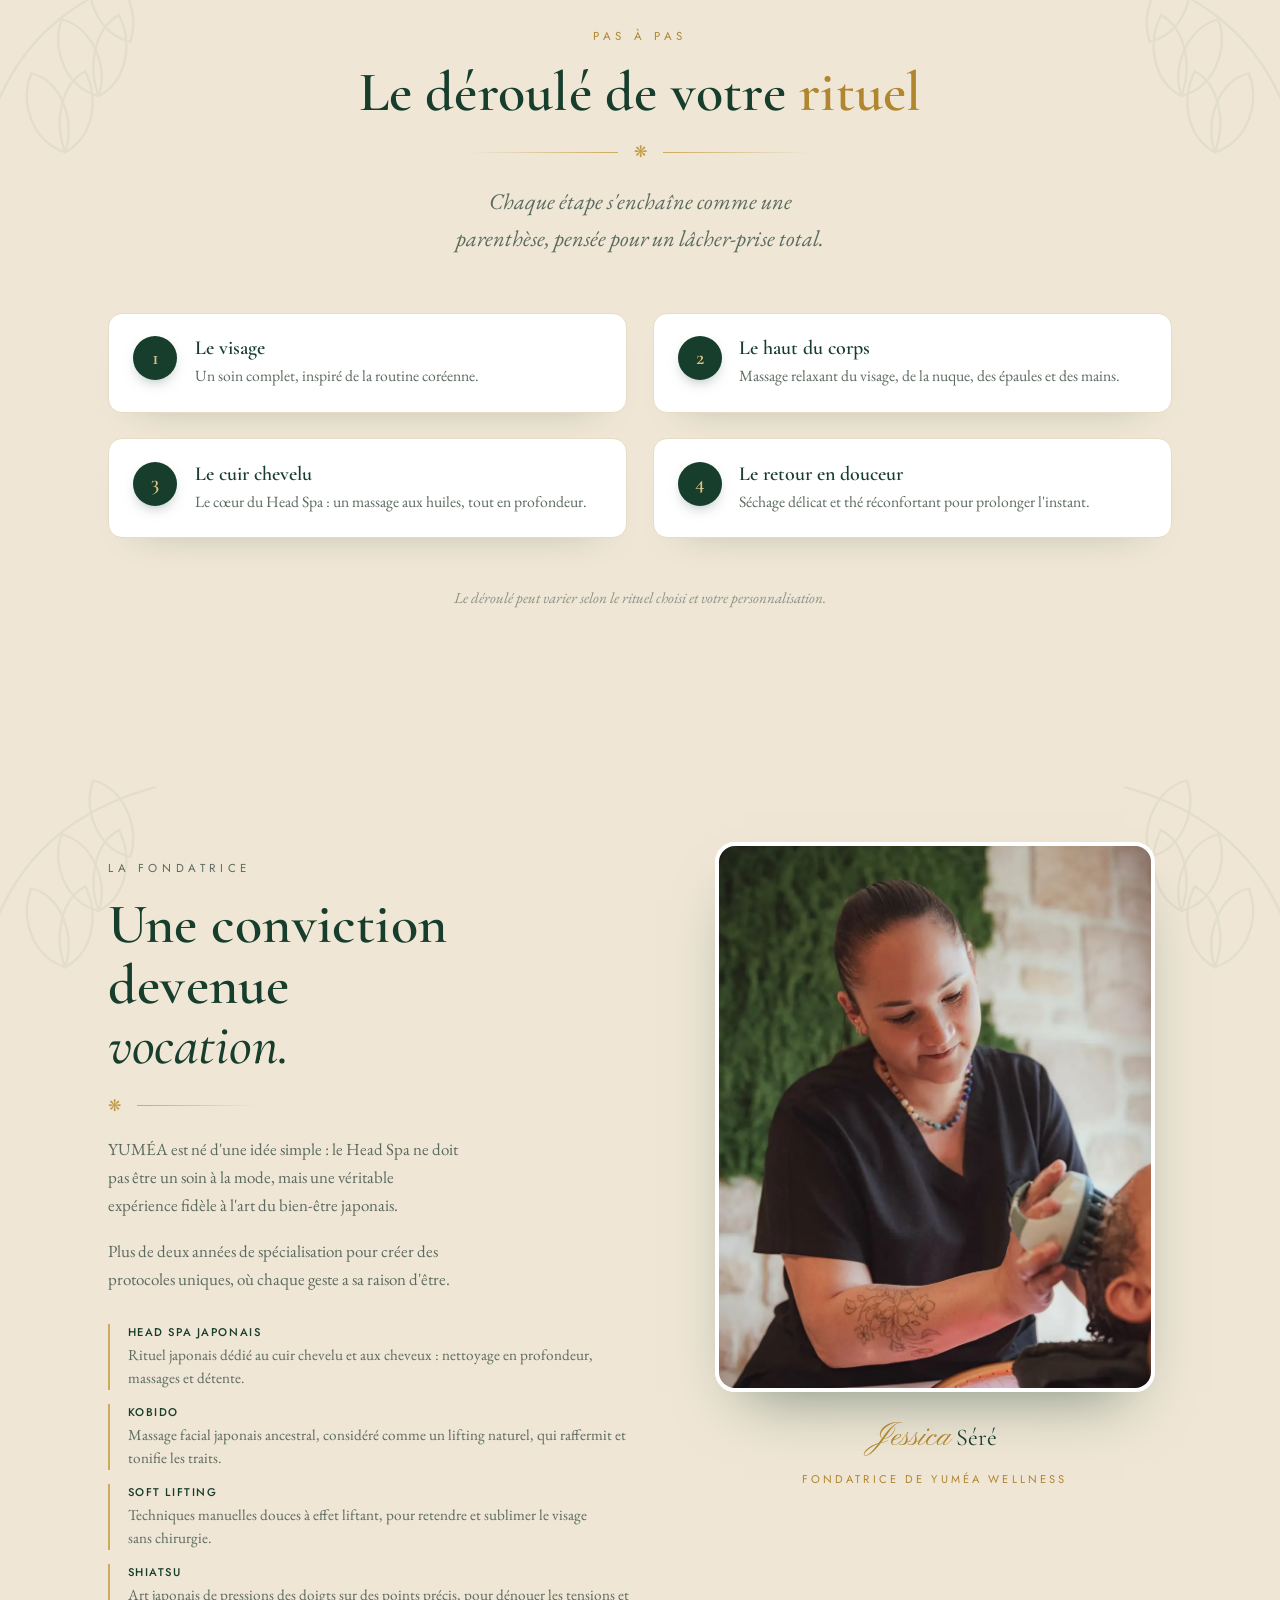
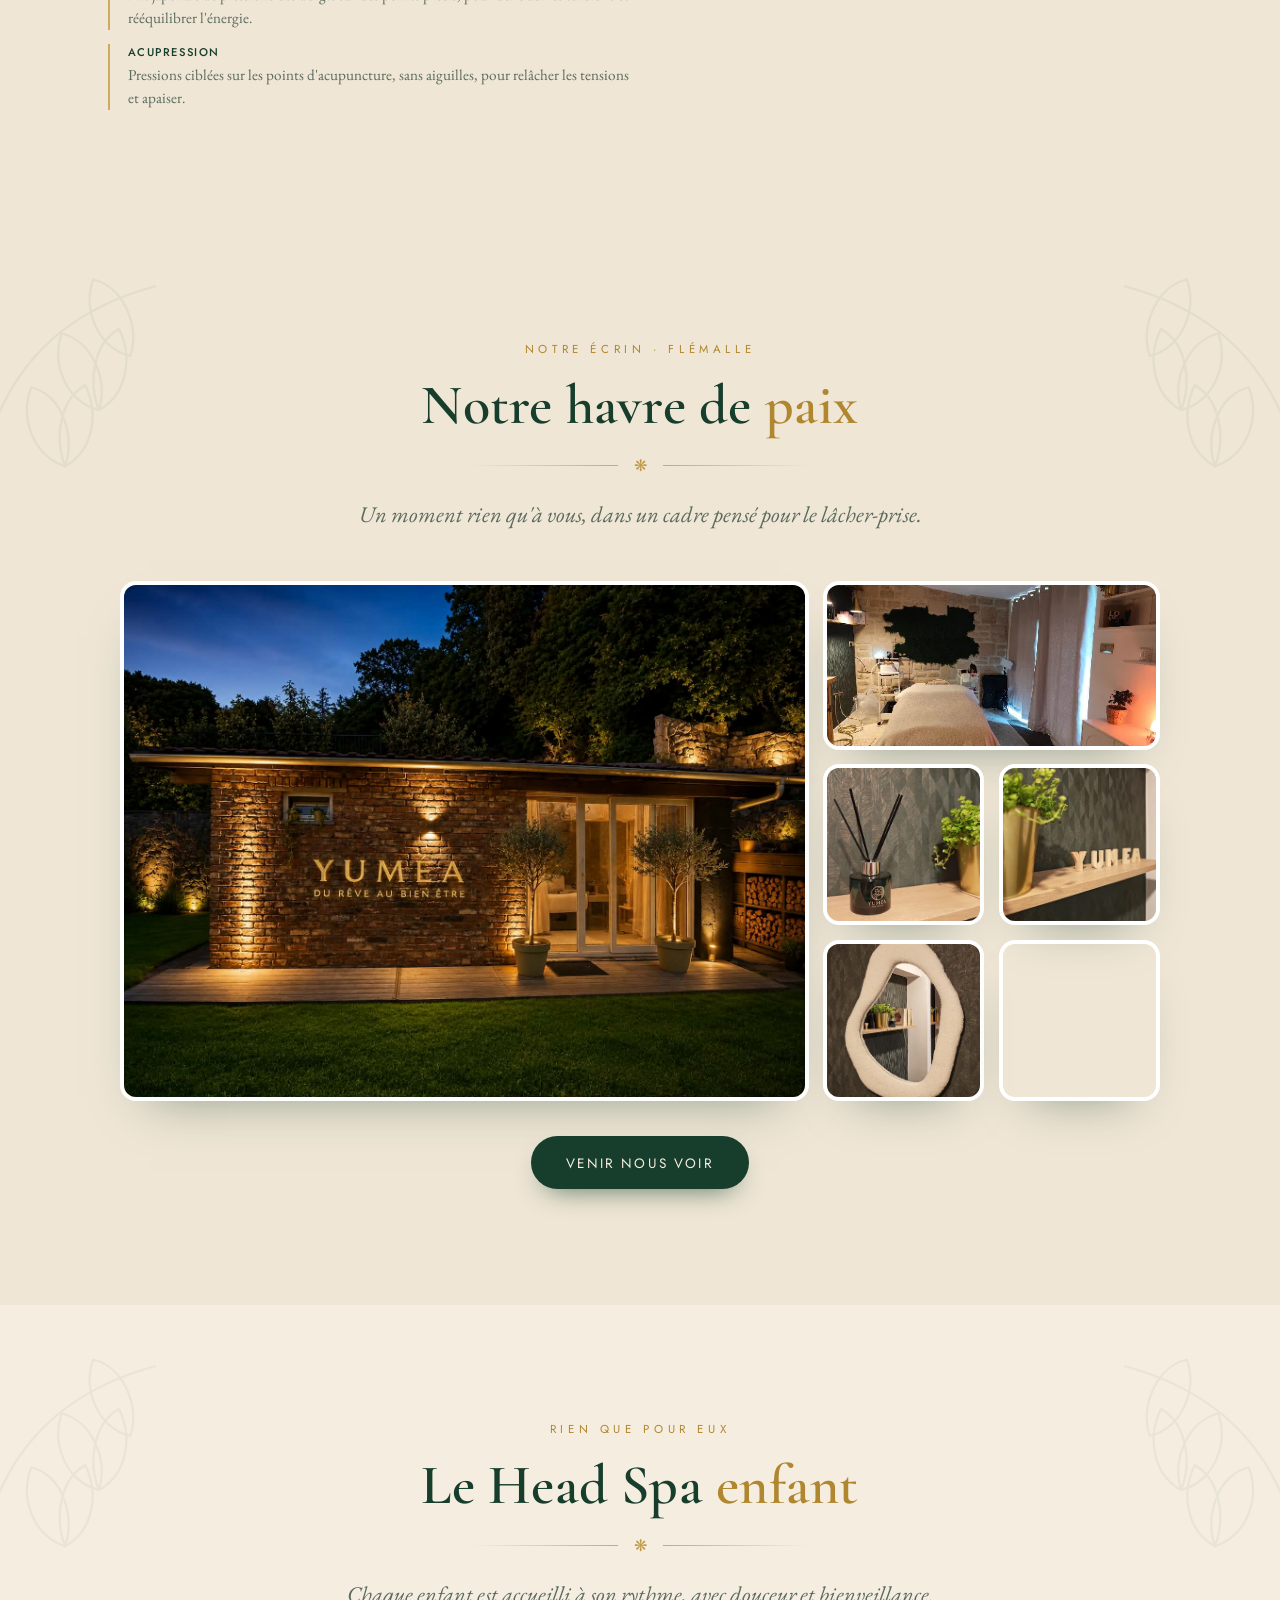
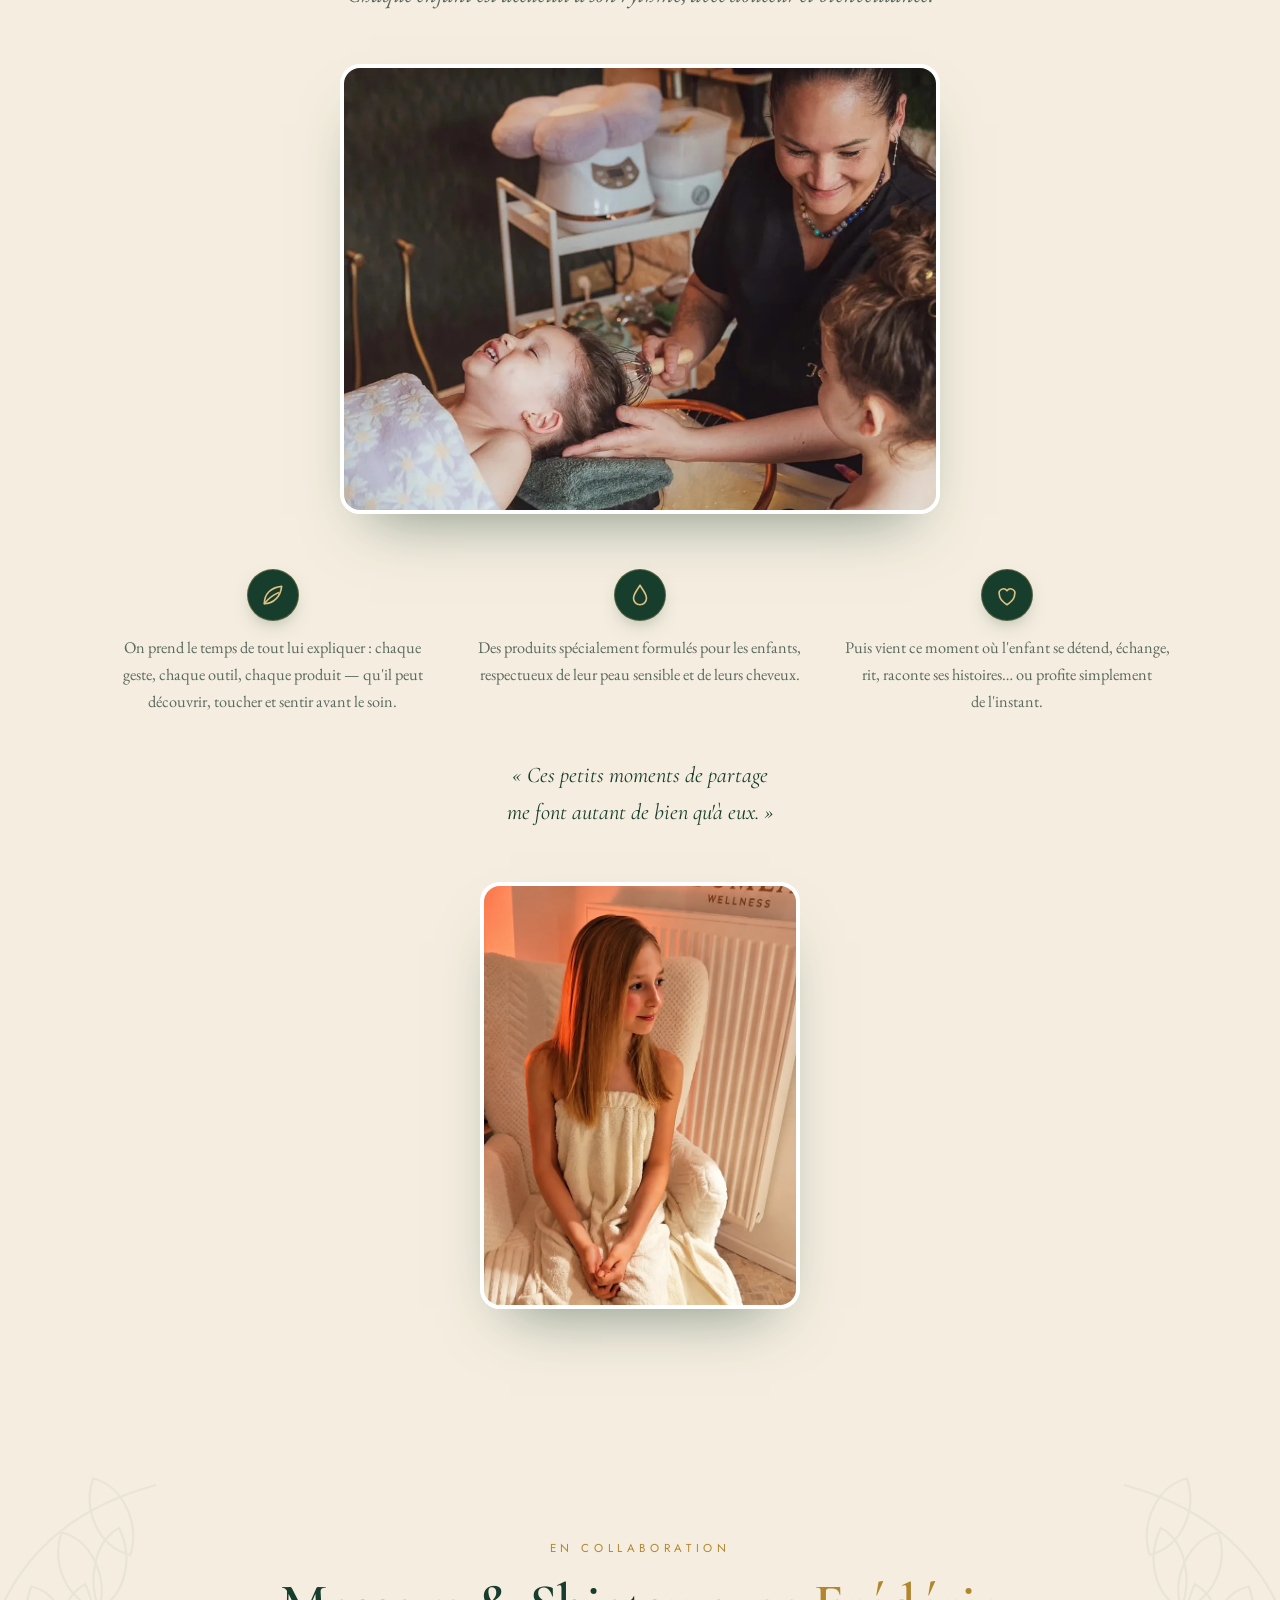
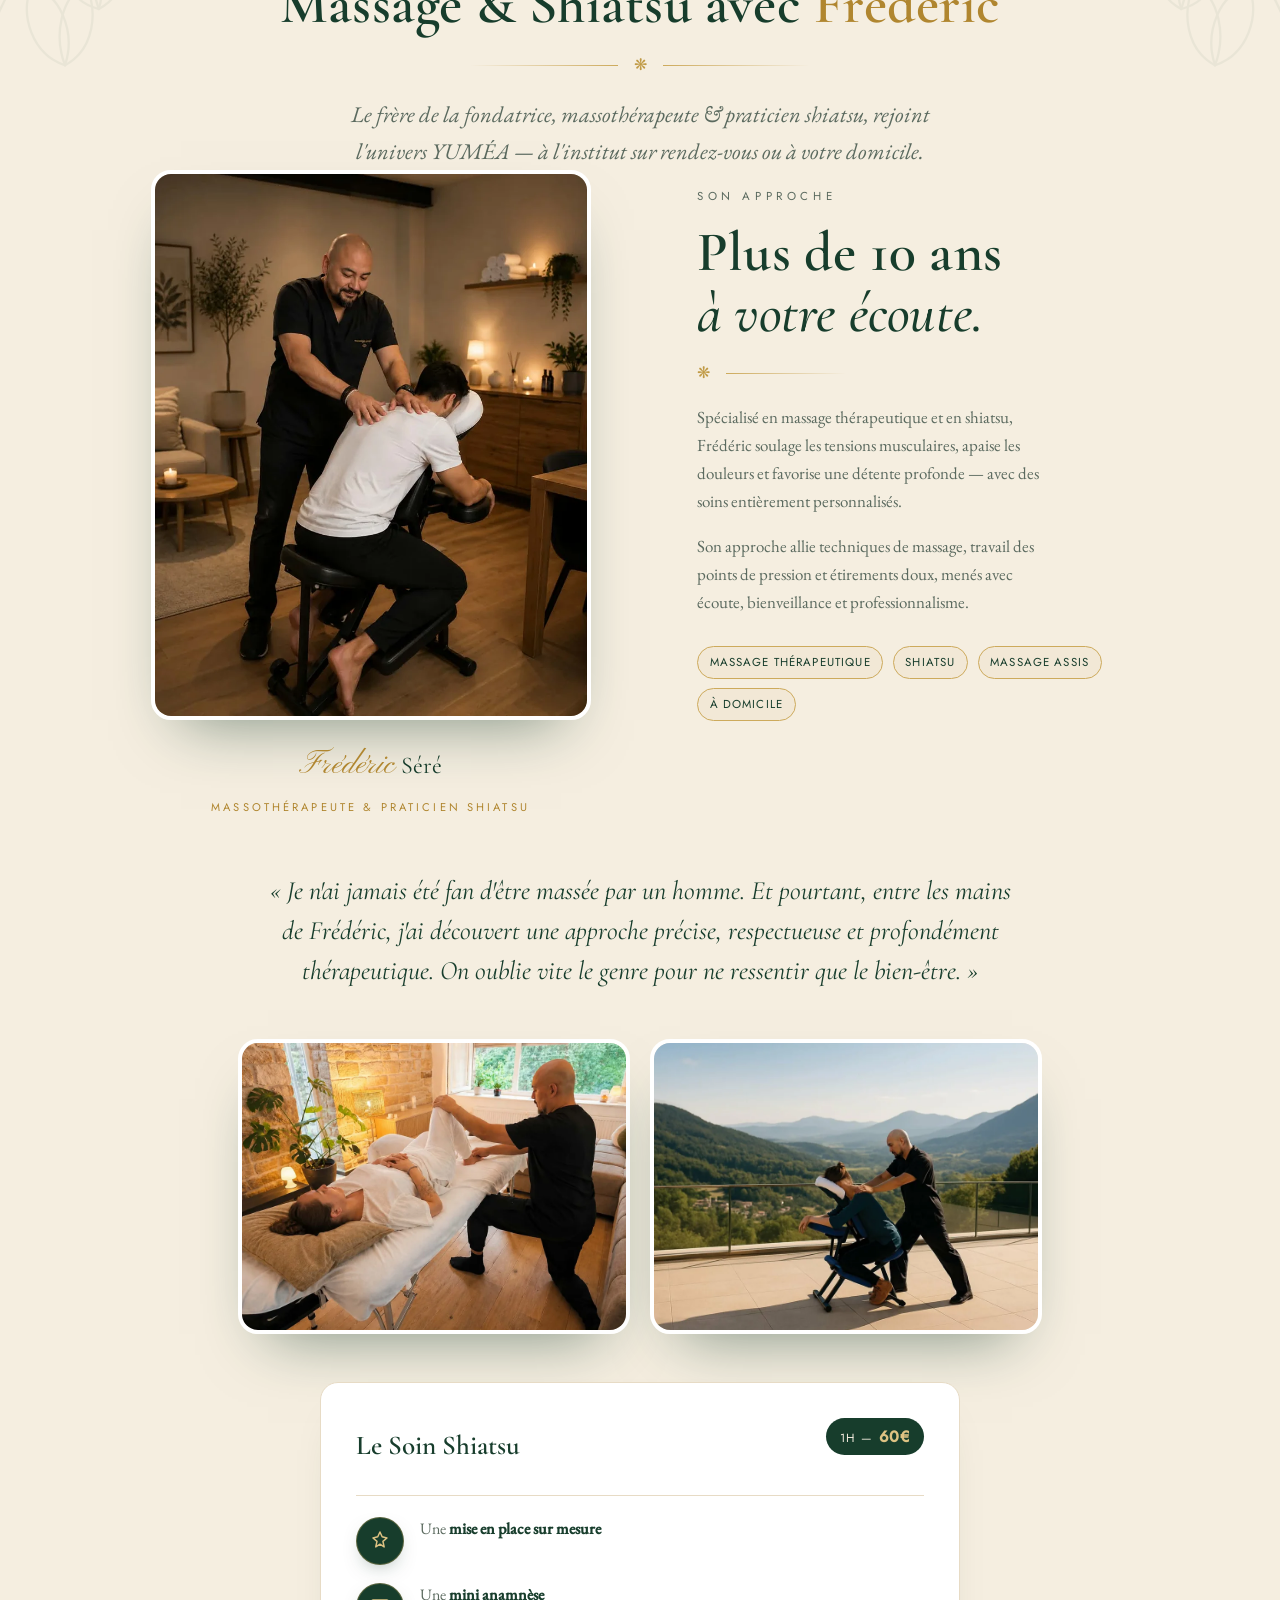
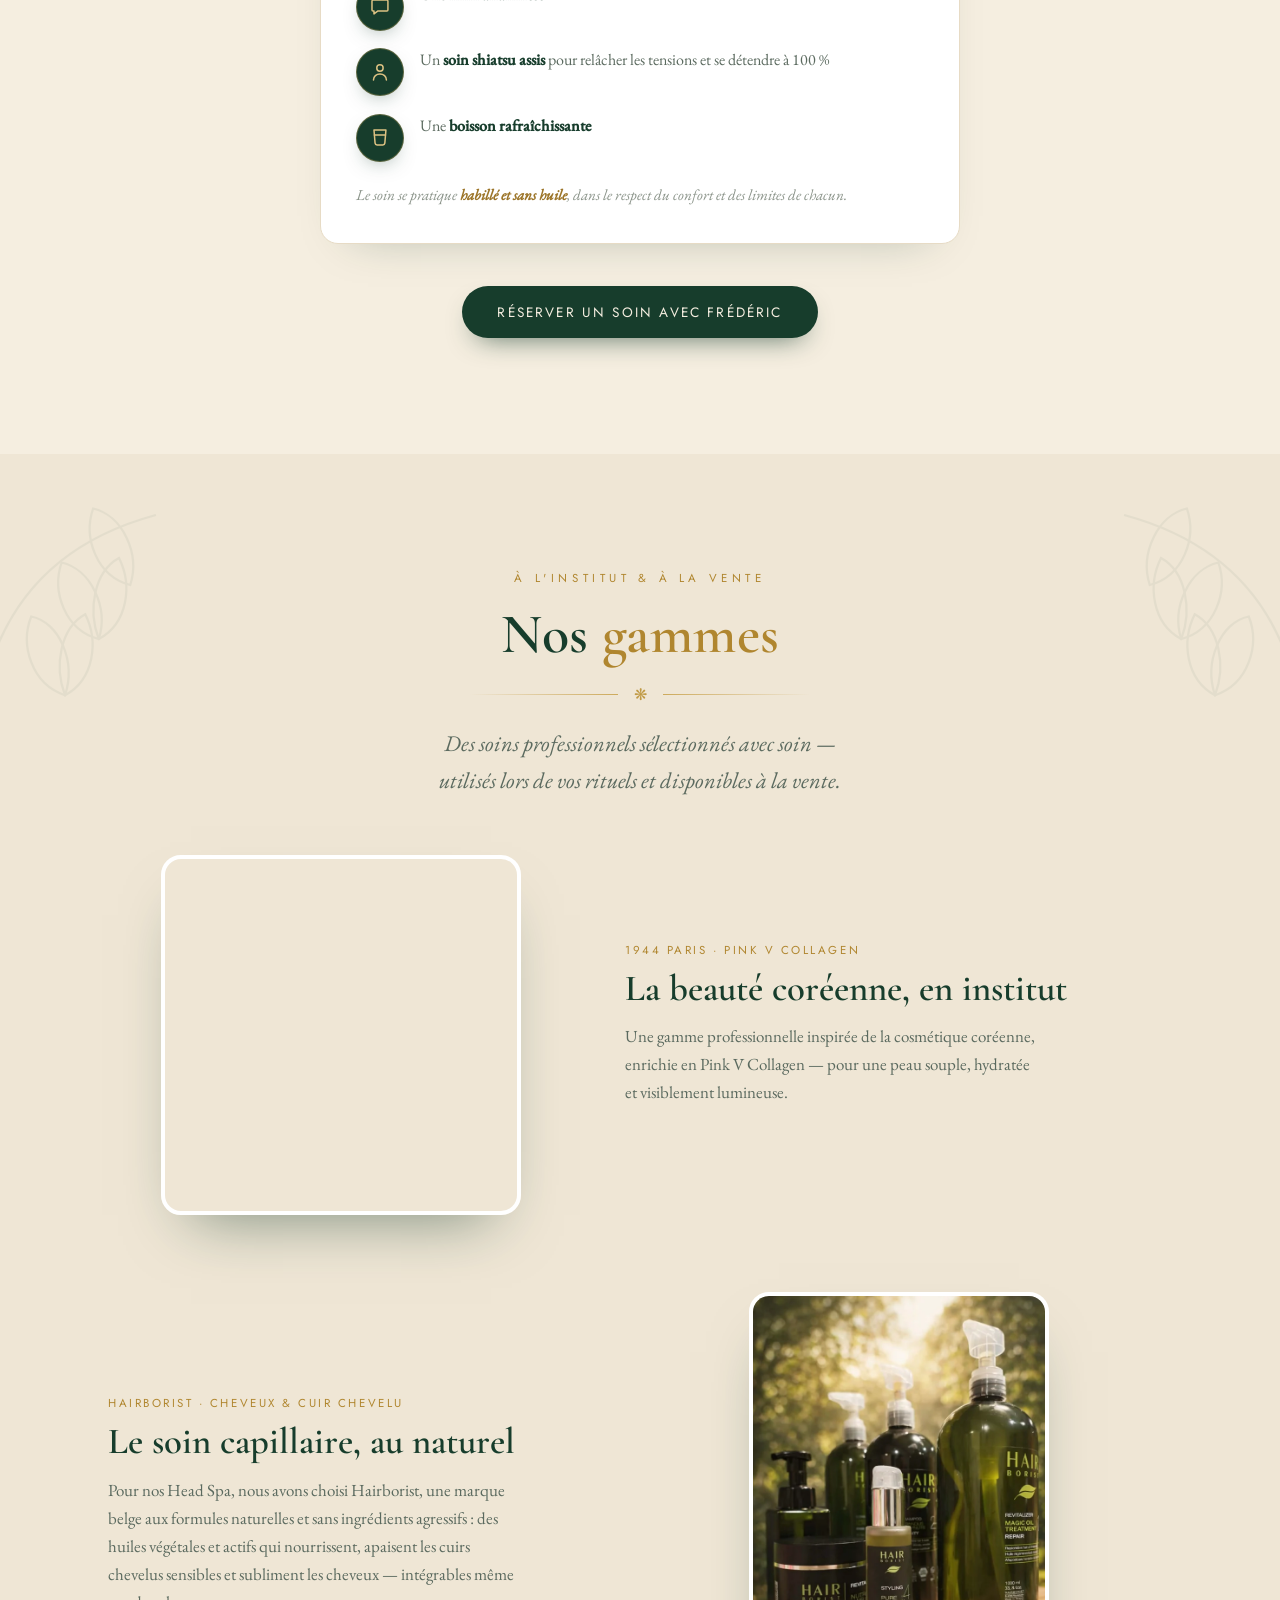
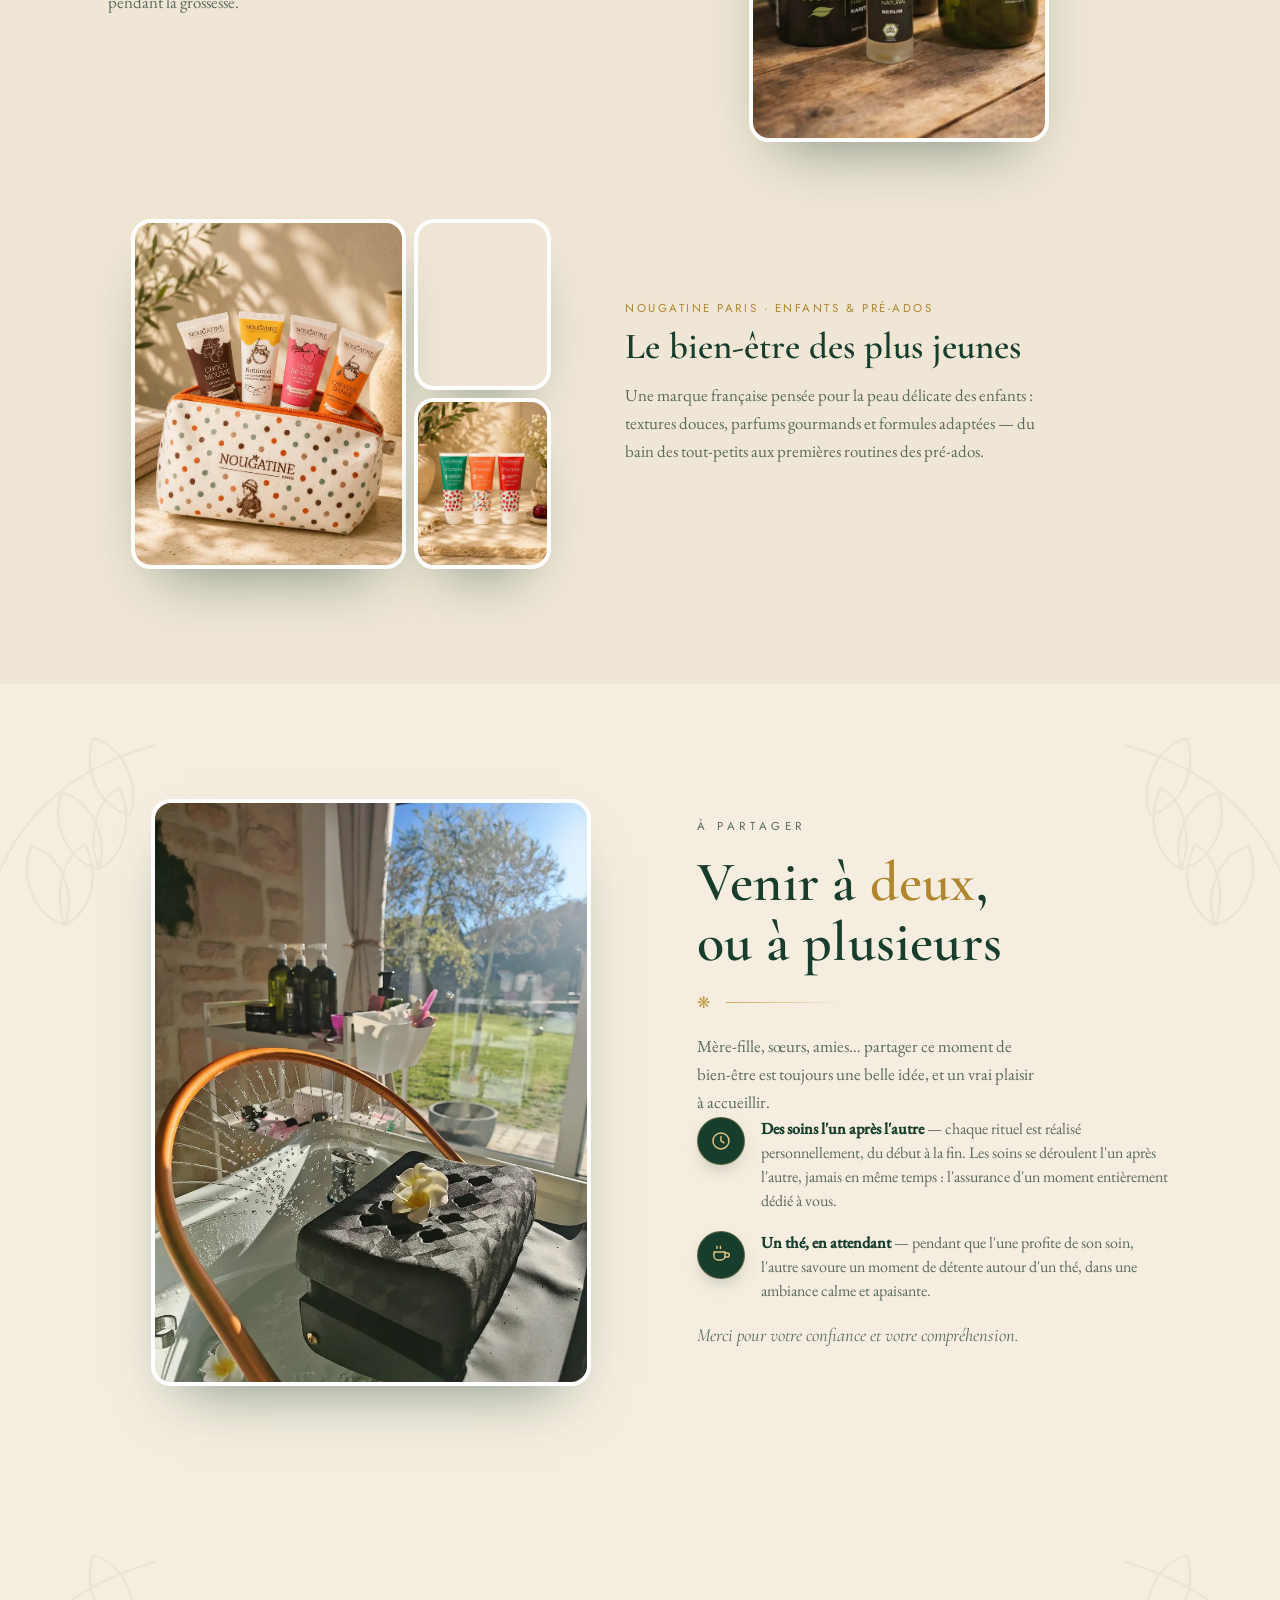
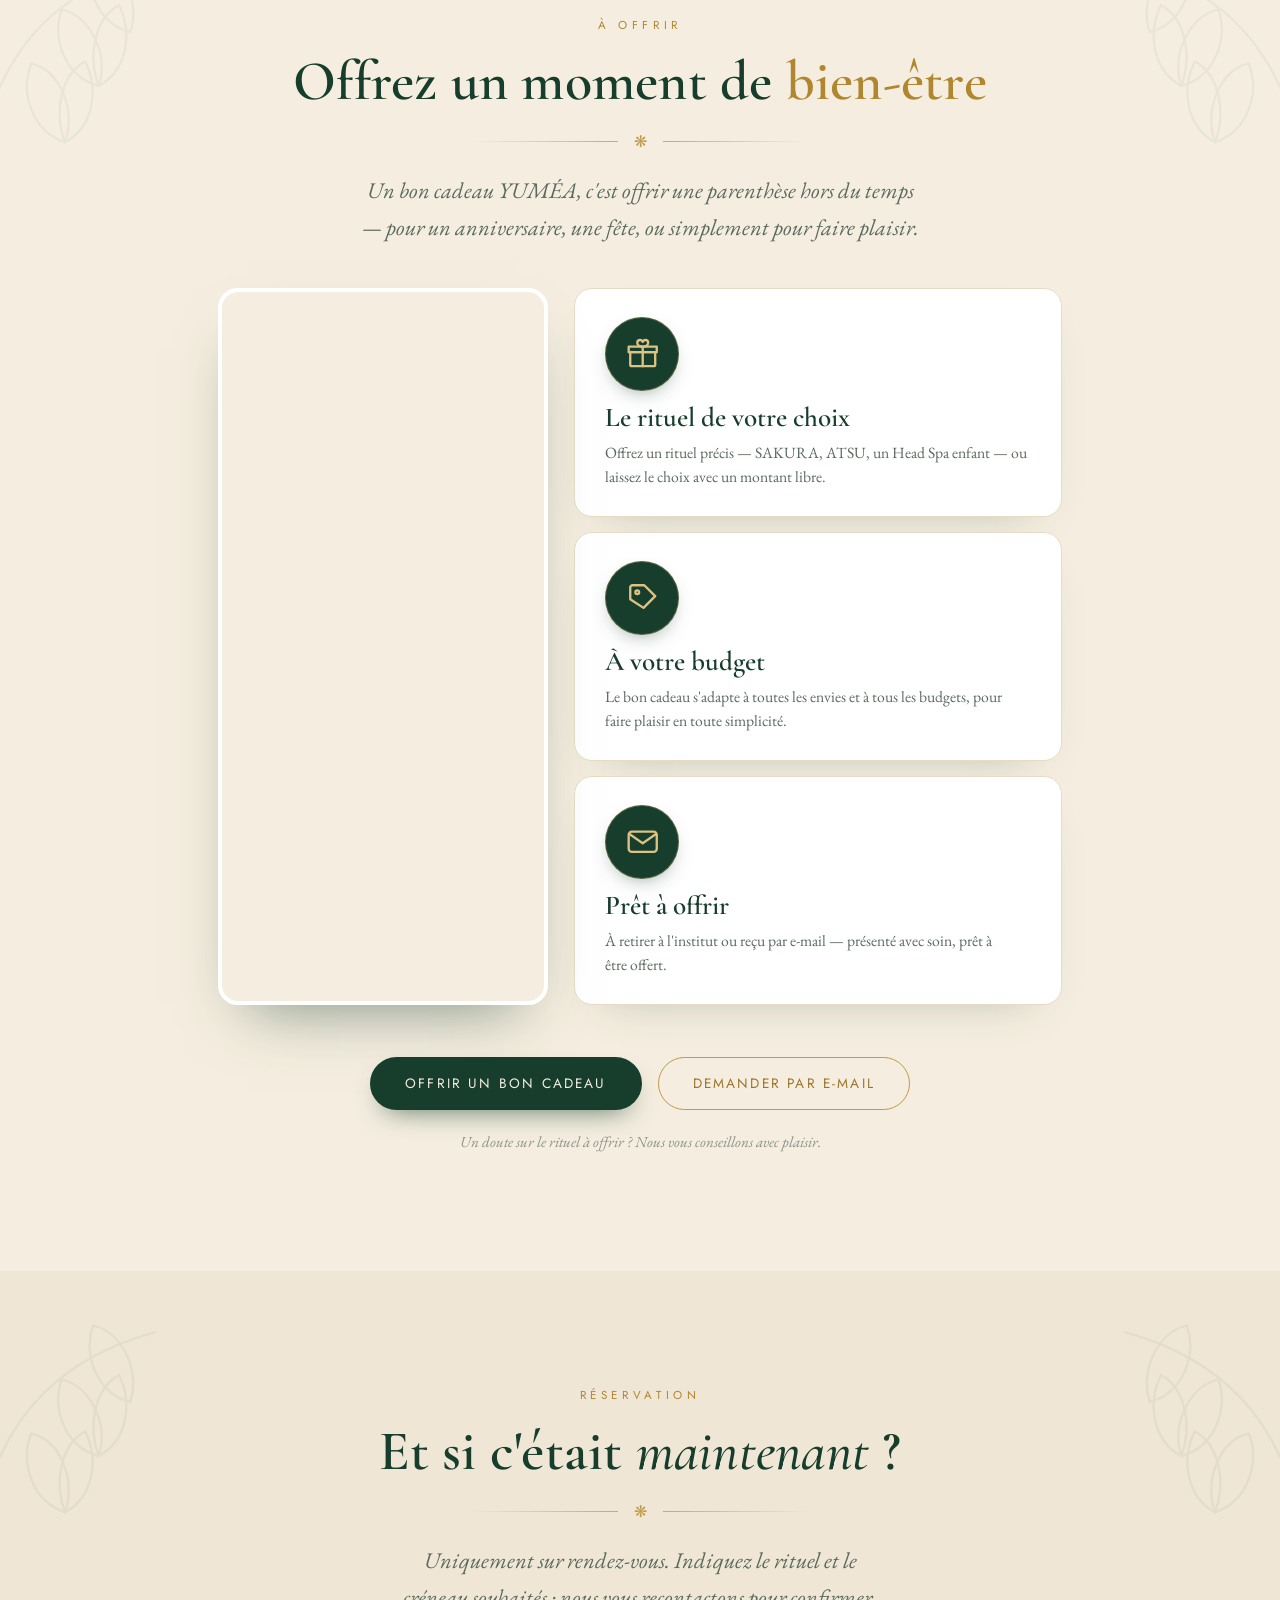
==== commit 3c1f1b6b: "Finitions design : photos split alignées, bouton haut-de-page, fix photo cadeaux mobile - Sections «" ====
--- a/index.html
+++ b/index.html
@@ -29,7 +29,7 @@
   <link rel="preload" as="font" type="font/woff2" href="assets/fonts/eb-garamond-400.woff2" crossorigin />
 
   <link rel="stylesheet" href="css/fonts.css?v=1" />
-  <link rel="stylesheet" href="css/styles.css?v=32" />
+  <link rel="stylesheet" href="css/styles.css?v=34" />
 
   <script type="application/ld+json">
   {
--- a/css/styles.css
+++ b/css/styles.css
@@ -224,7 +224,7 @@
 
 /* ---------- FONDATRICE ---------- */
 .fondatrice{background:var(--cream-2)}
-.split{display:grid;grid-template-columns:1.05fr .95fr;gap:clamp(2rem,5vw,4.5rem);align-items:center}
+.split{display:grid;grid-template-columns:1.05fr .95fr;gap:clamp(2rem,5vw,4.5rem);align-items:start}
 .split__body .display{margin-top:.3rem}
 .split__body p{color:var(--ink-soft);margin-top:1.1rem;max-width:44ch}
 .photo{border-radius:20px;overflow:hidden;border:4px solid #fff;box-shadow:0 30px 60px -30px rgba(18,58,43,.55)}
@@ -456,12 +456,12 @@
 .to-top{
   position:fixed;right:clamp(1rem,3vw,2rem);bottom:clamp(1rem,3vw,2rem);z-index:45;
   width:50px;height:50px;border-radius:50%;cursor:pointer;
-  border:1px solid rgba(205,170,92,.45);background:rgba(18,58,43,.8);color:var(--gold-300);
-  display:grid;place-items:center;box-shadow:0 14px 30px -14px rgba(12,42,31,.55);
+  border:1px solid rgba(205,170,92,.5);background:var(--emerald);color:var(--gold-300);
+  display:grid;place-items:center;box-shadow:0 14px 34px -12px rgba(12,42,31,.7);
   opacity:0;visibility:hidden;transform:translateY(16px);
   transition:opacity .4s var(--ease),transform .4s var(--ease),background .3s,color .3s,visibility .4s;
 }
-.to-top.show{opacity:.65;visibility:visible;transform:none}
+.to-top.show{opacity:.96;visibility:visible;transform:none}
 .to-top:hover,.to-top:focus-visible{opacity:1;background:var(--emerald-950);color:var(--gold-400);transform:translateY(-3px)}
 .to-top svg{width:44%;height:44%}
 @media (max-width:560px){.to-top{width:44px;height:44px}}
@@ -503,7 +503,7 @@
   .i-sus{aspect-ratio:2/1}
   .frederic__duo{grid-template-columns:1fr}
   .cadeaux__layout{grid-template-columns:1fr;gap:1.4rem}
-  .cadeaux__photo{max-width:340px;margin:0 auto;aspect-ratio:3/4}
+  .cadeaux__photo{width:min(20rem,100%);max-width:none;margin:0 auto;aspect-ratio:3/4}
   .cadeaux__cards .duo__card{text-align:center}
   .cadeaux__cards .duo__card .badge{margin:0 auto 1rem}
   .enfants__points{grid-template-columns:1fr;max-width:26rem;margin-left:auto;margin-right:auto}
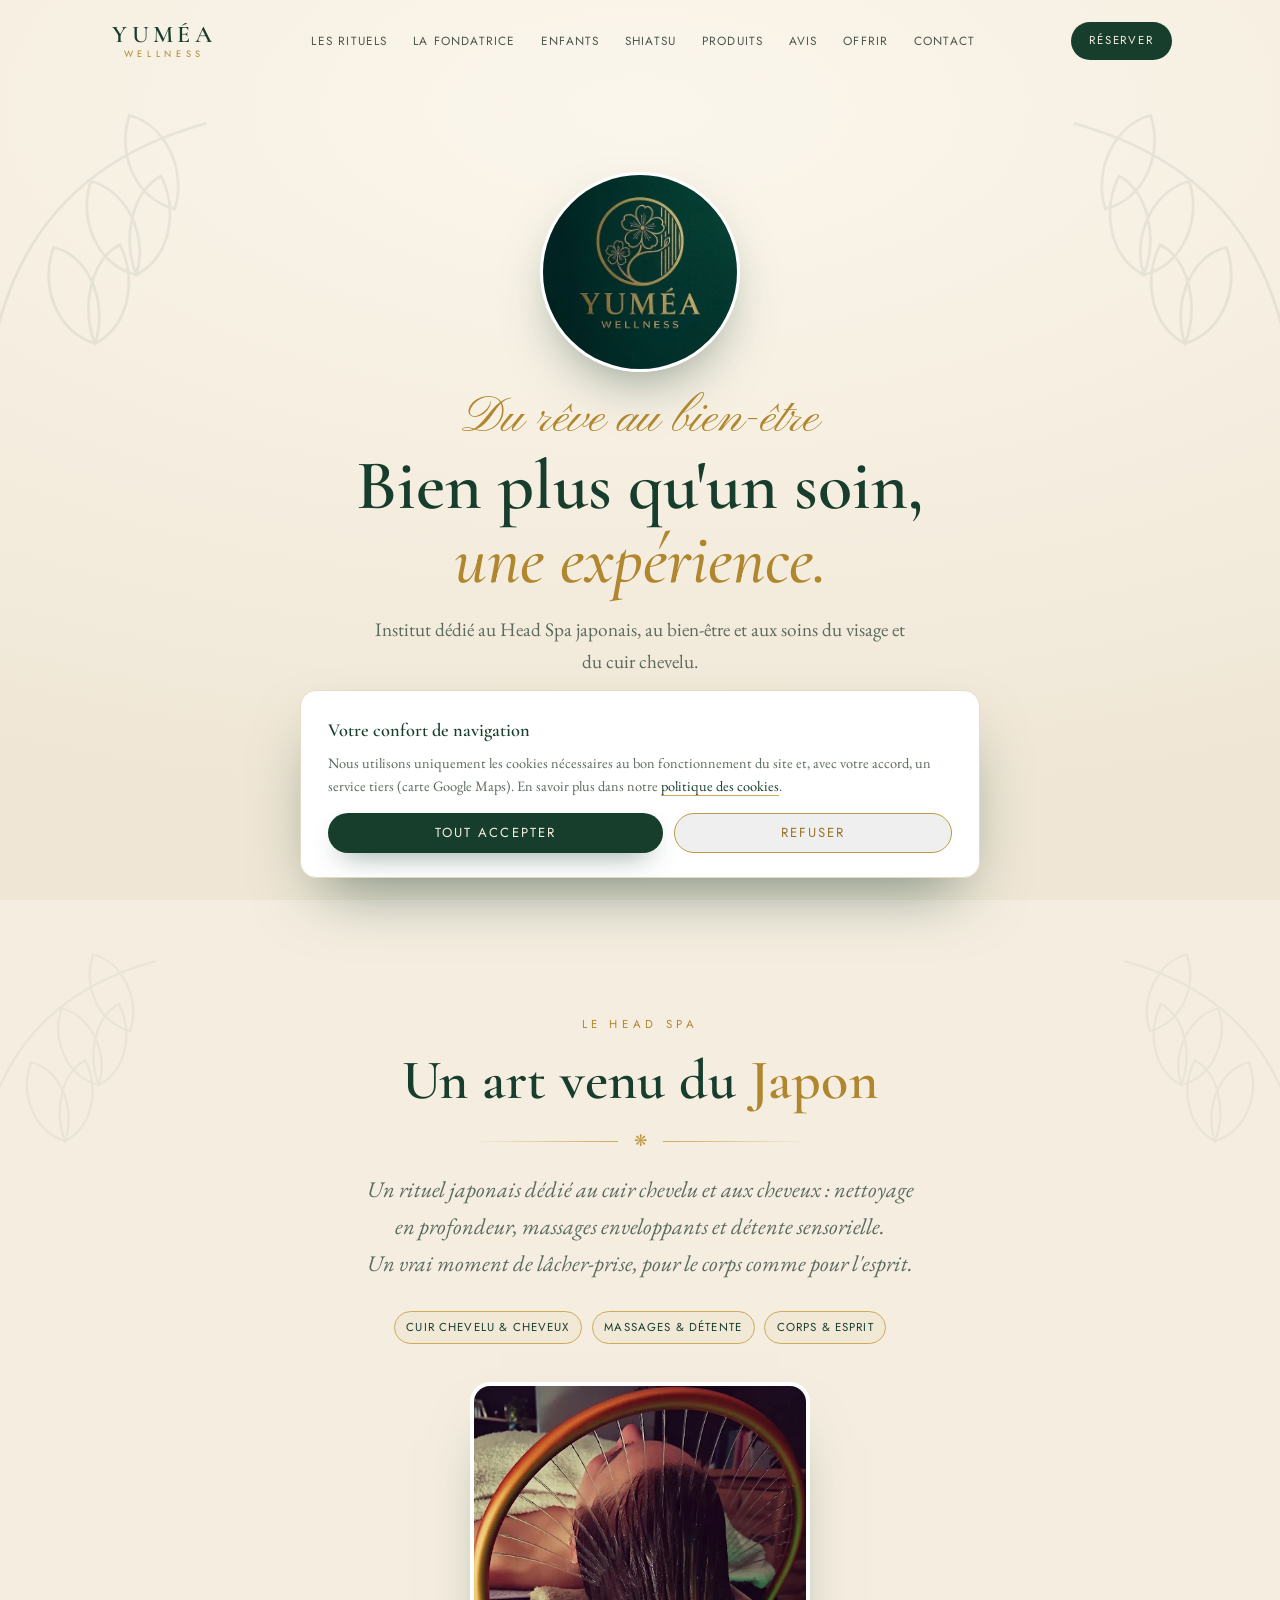
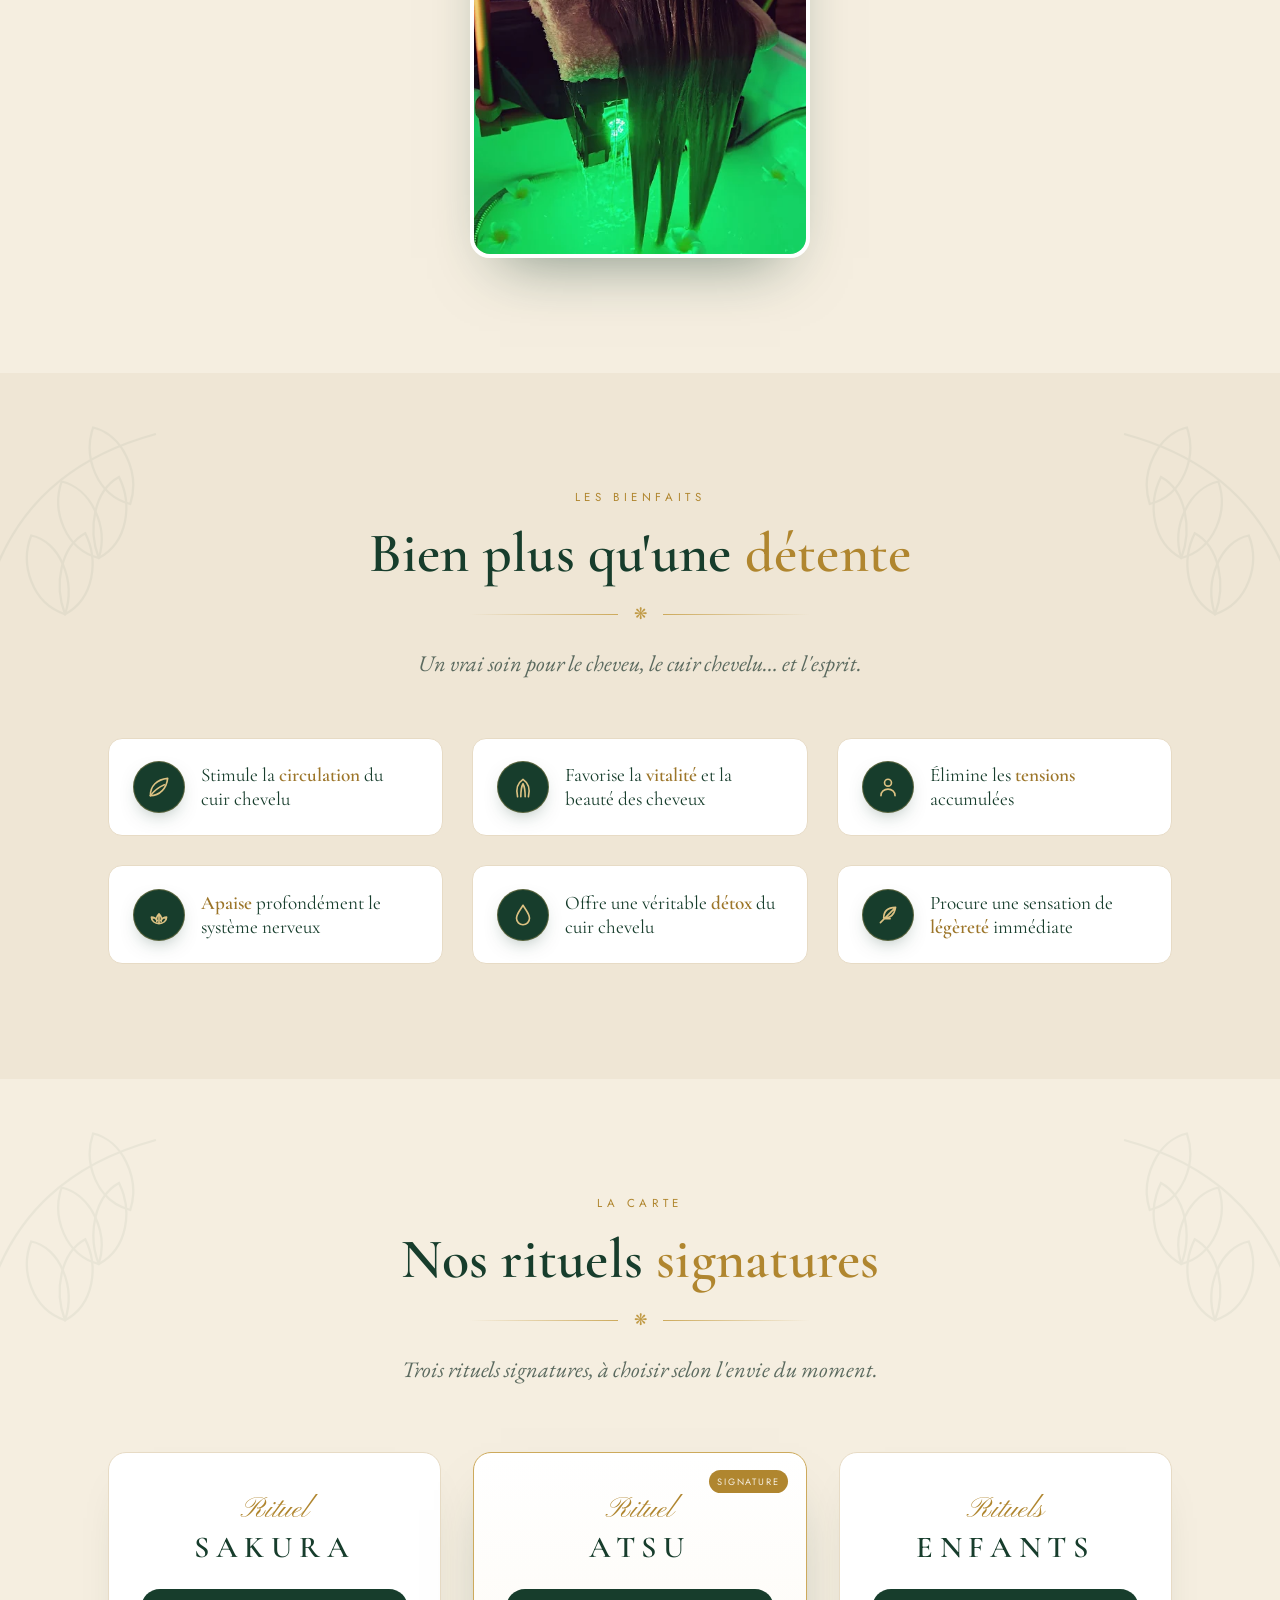
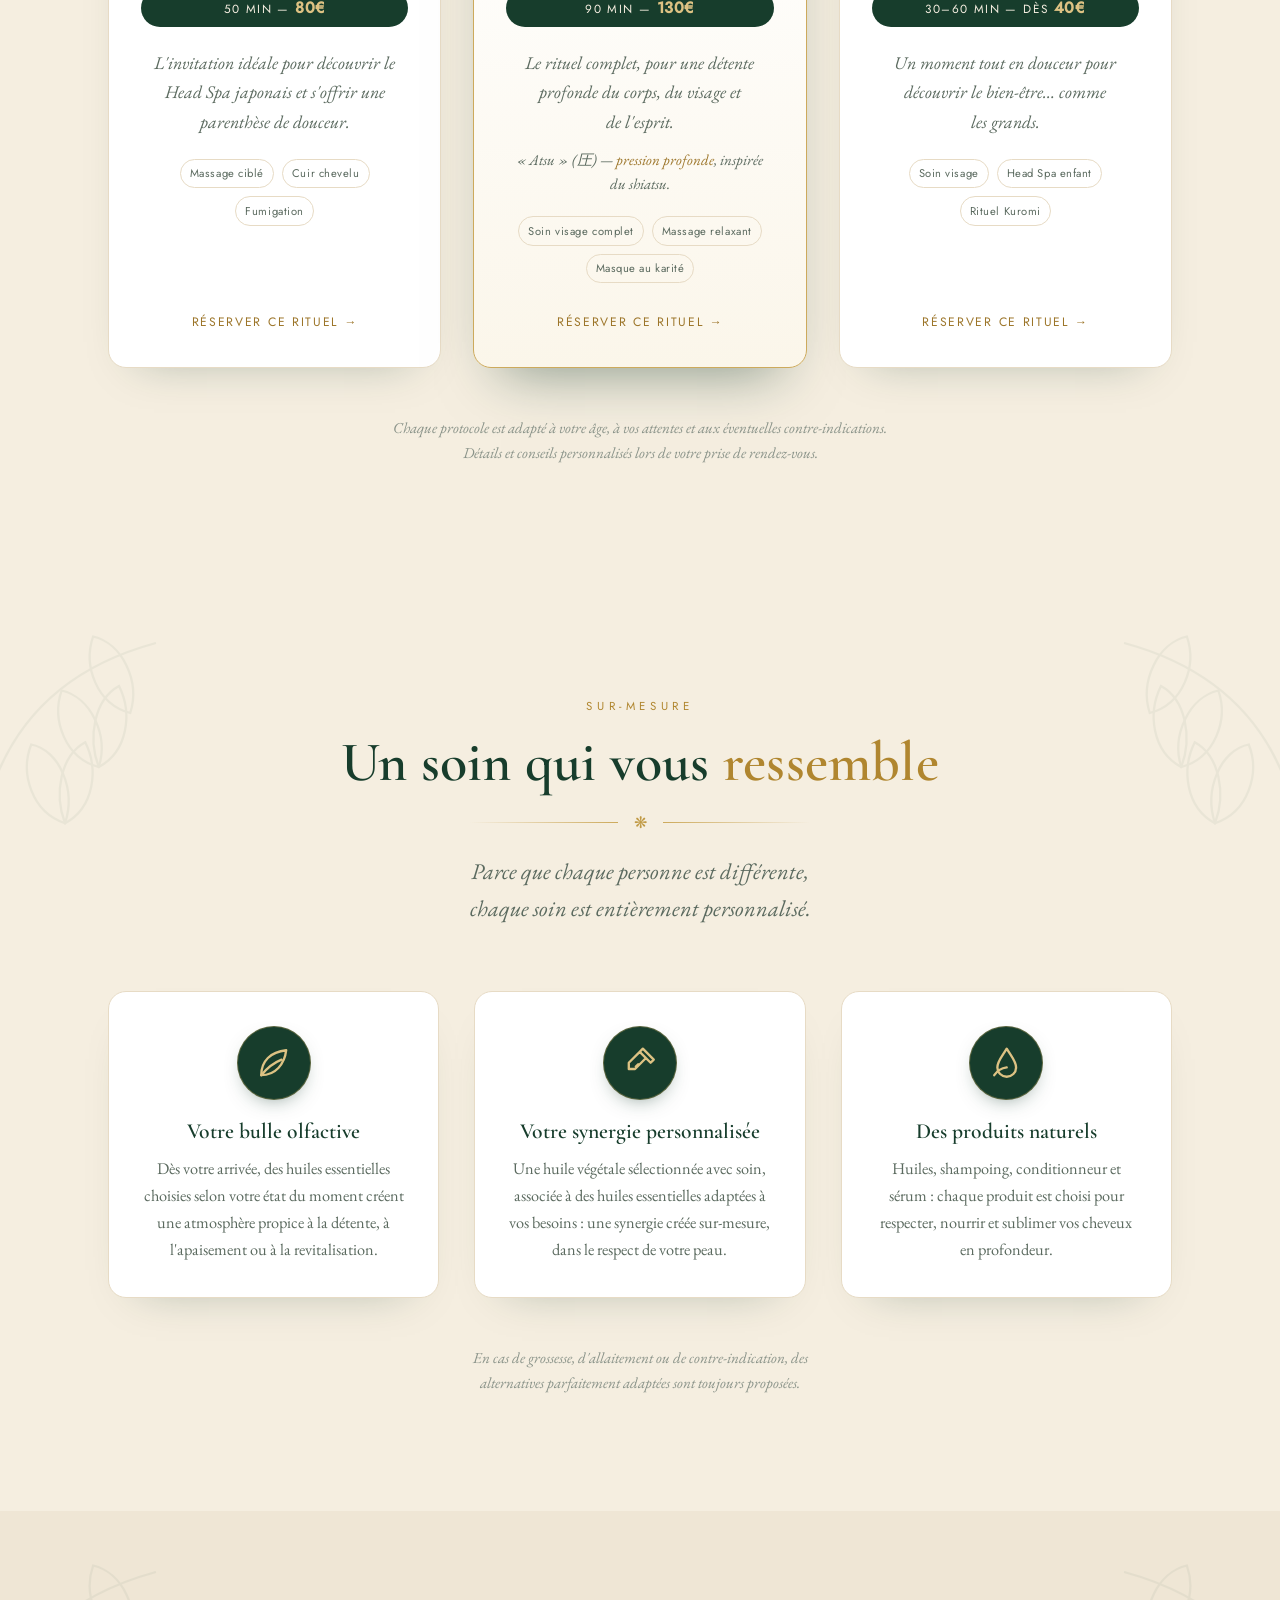
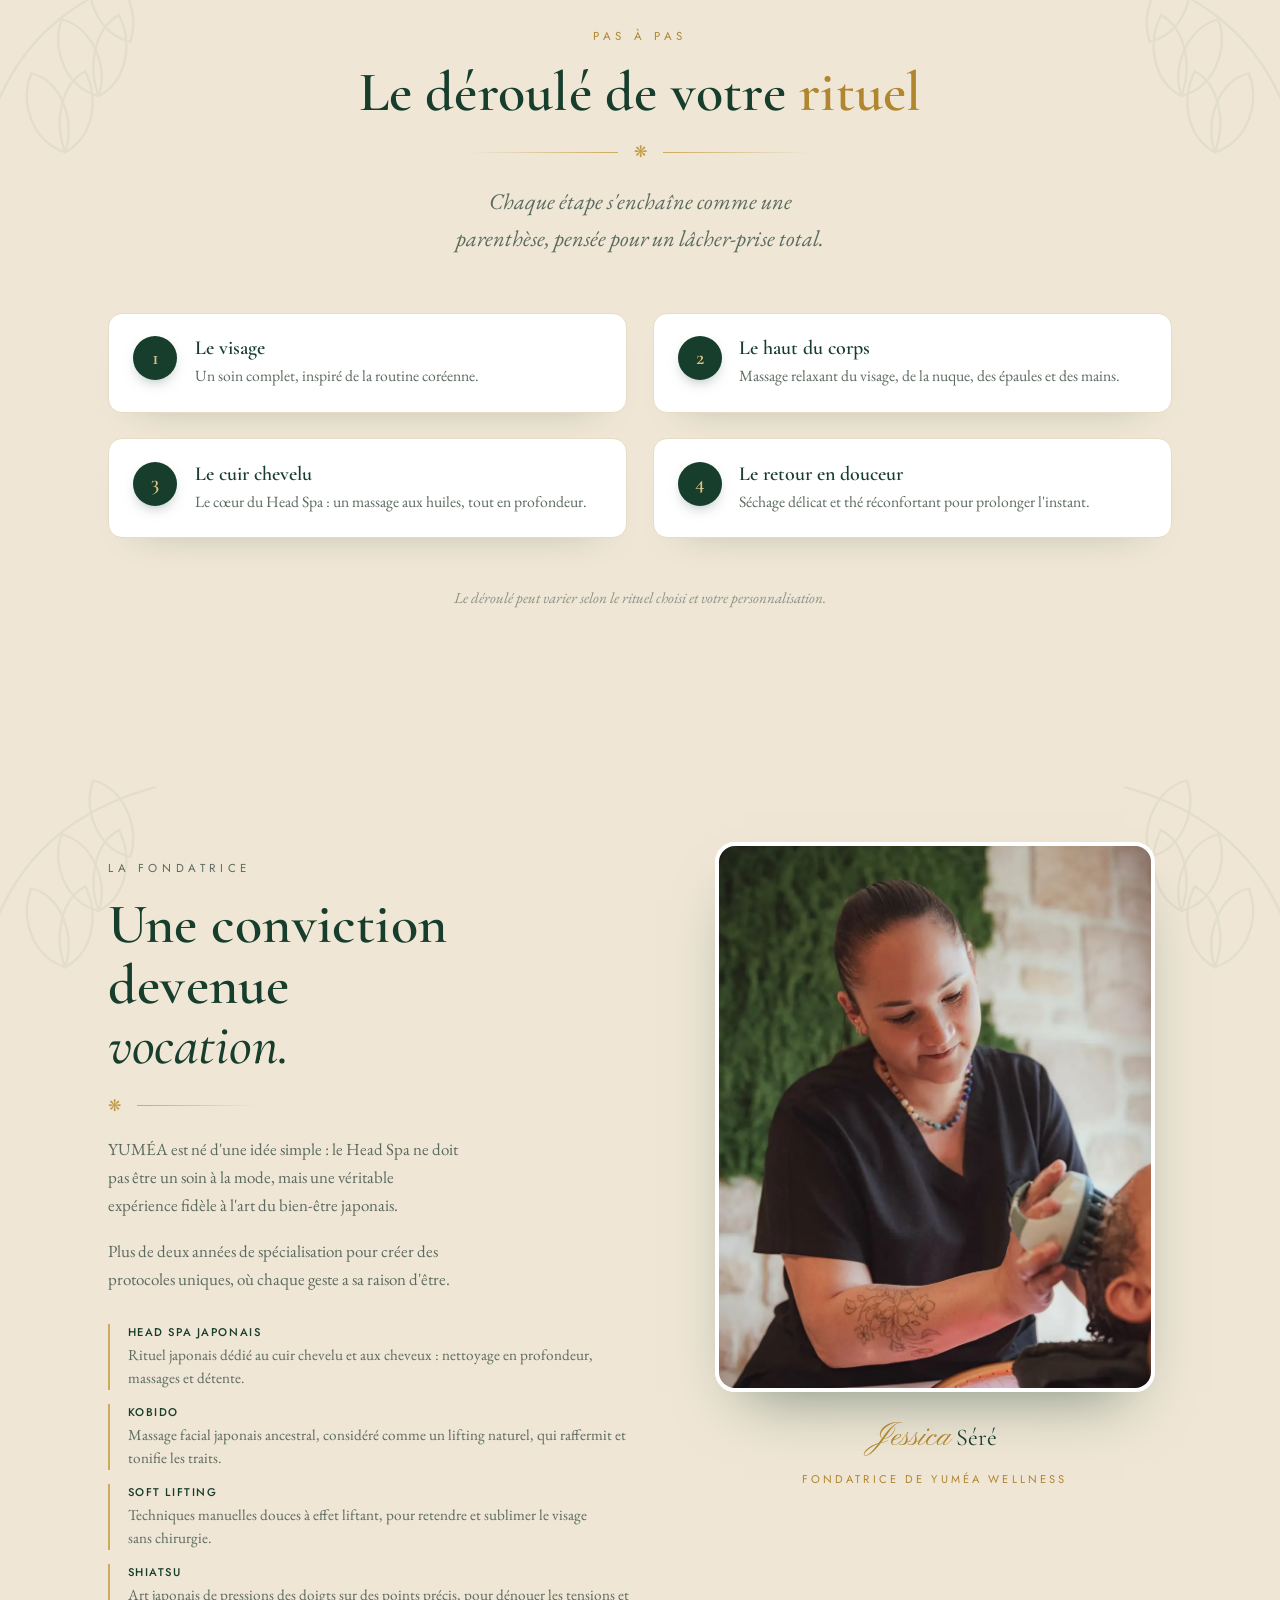
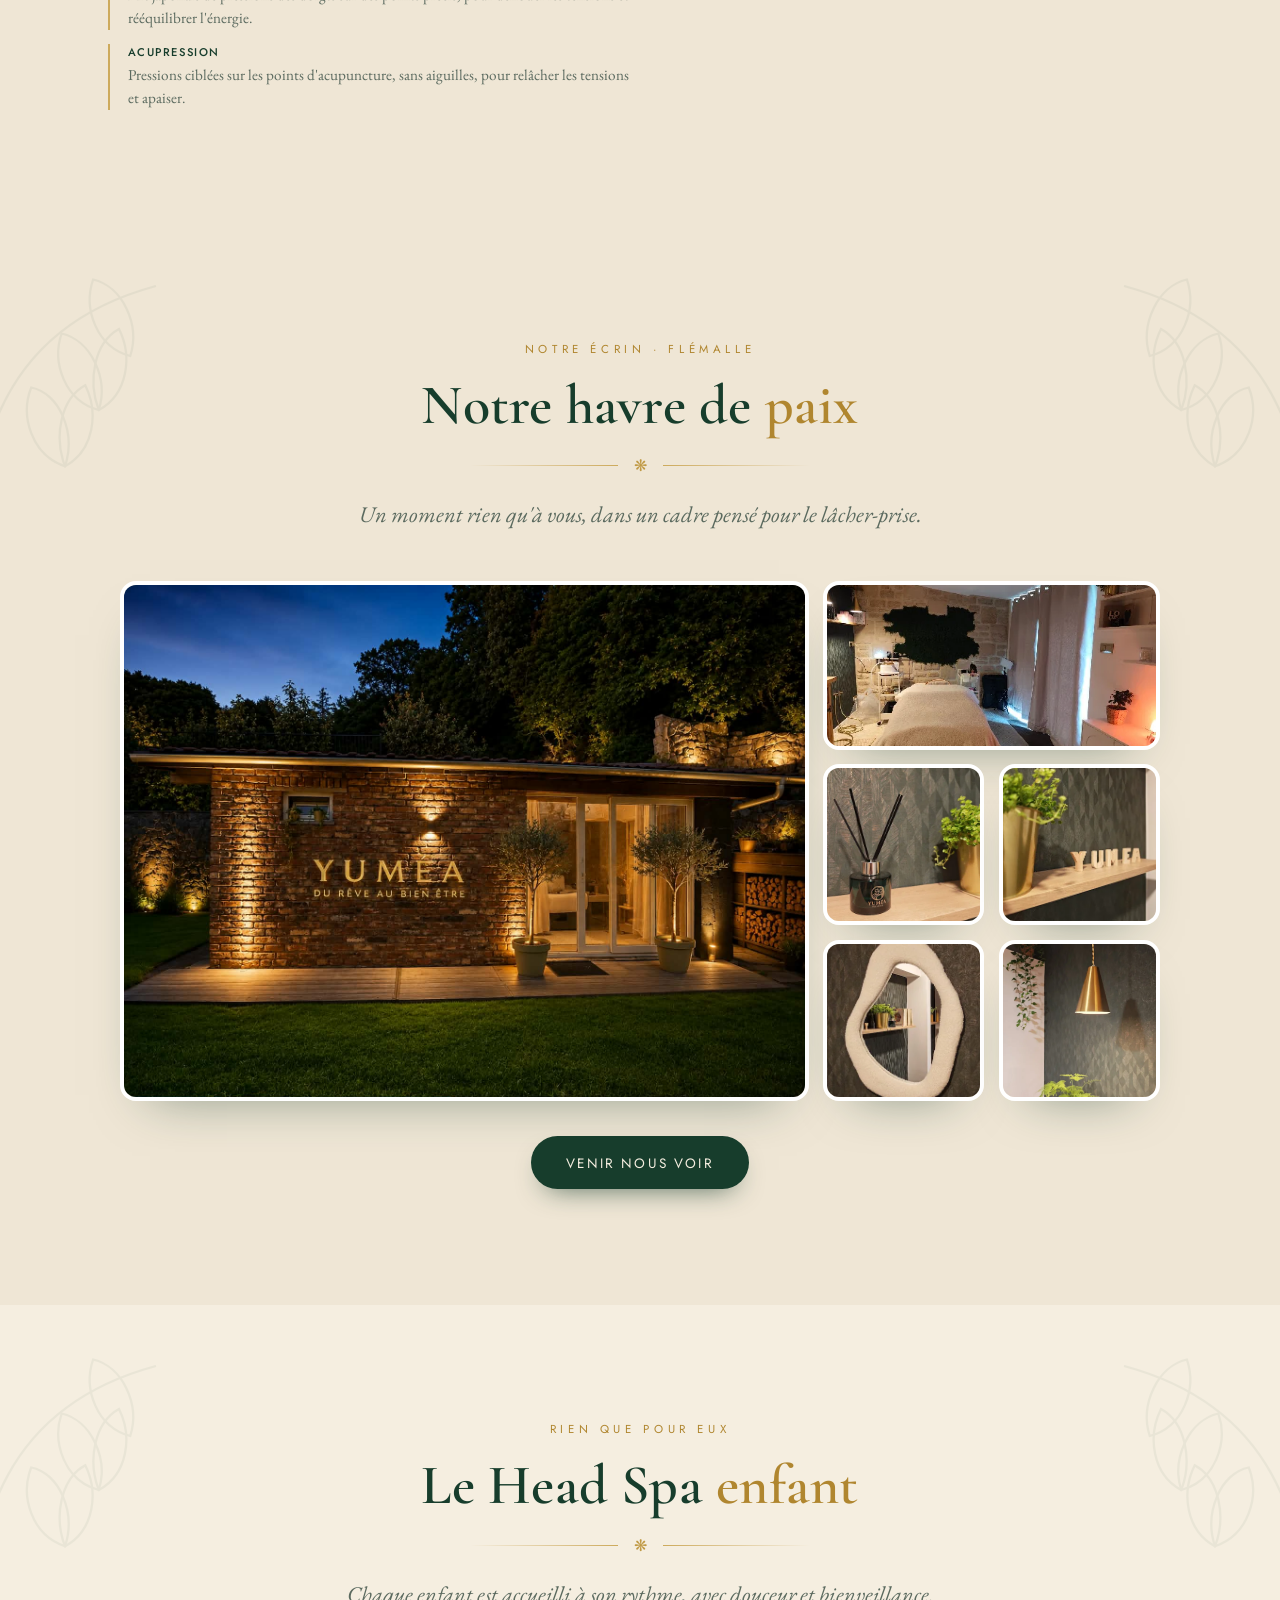
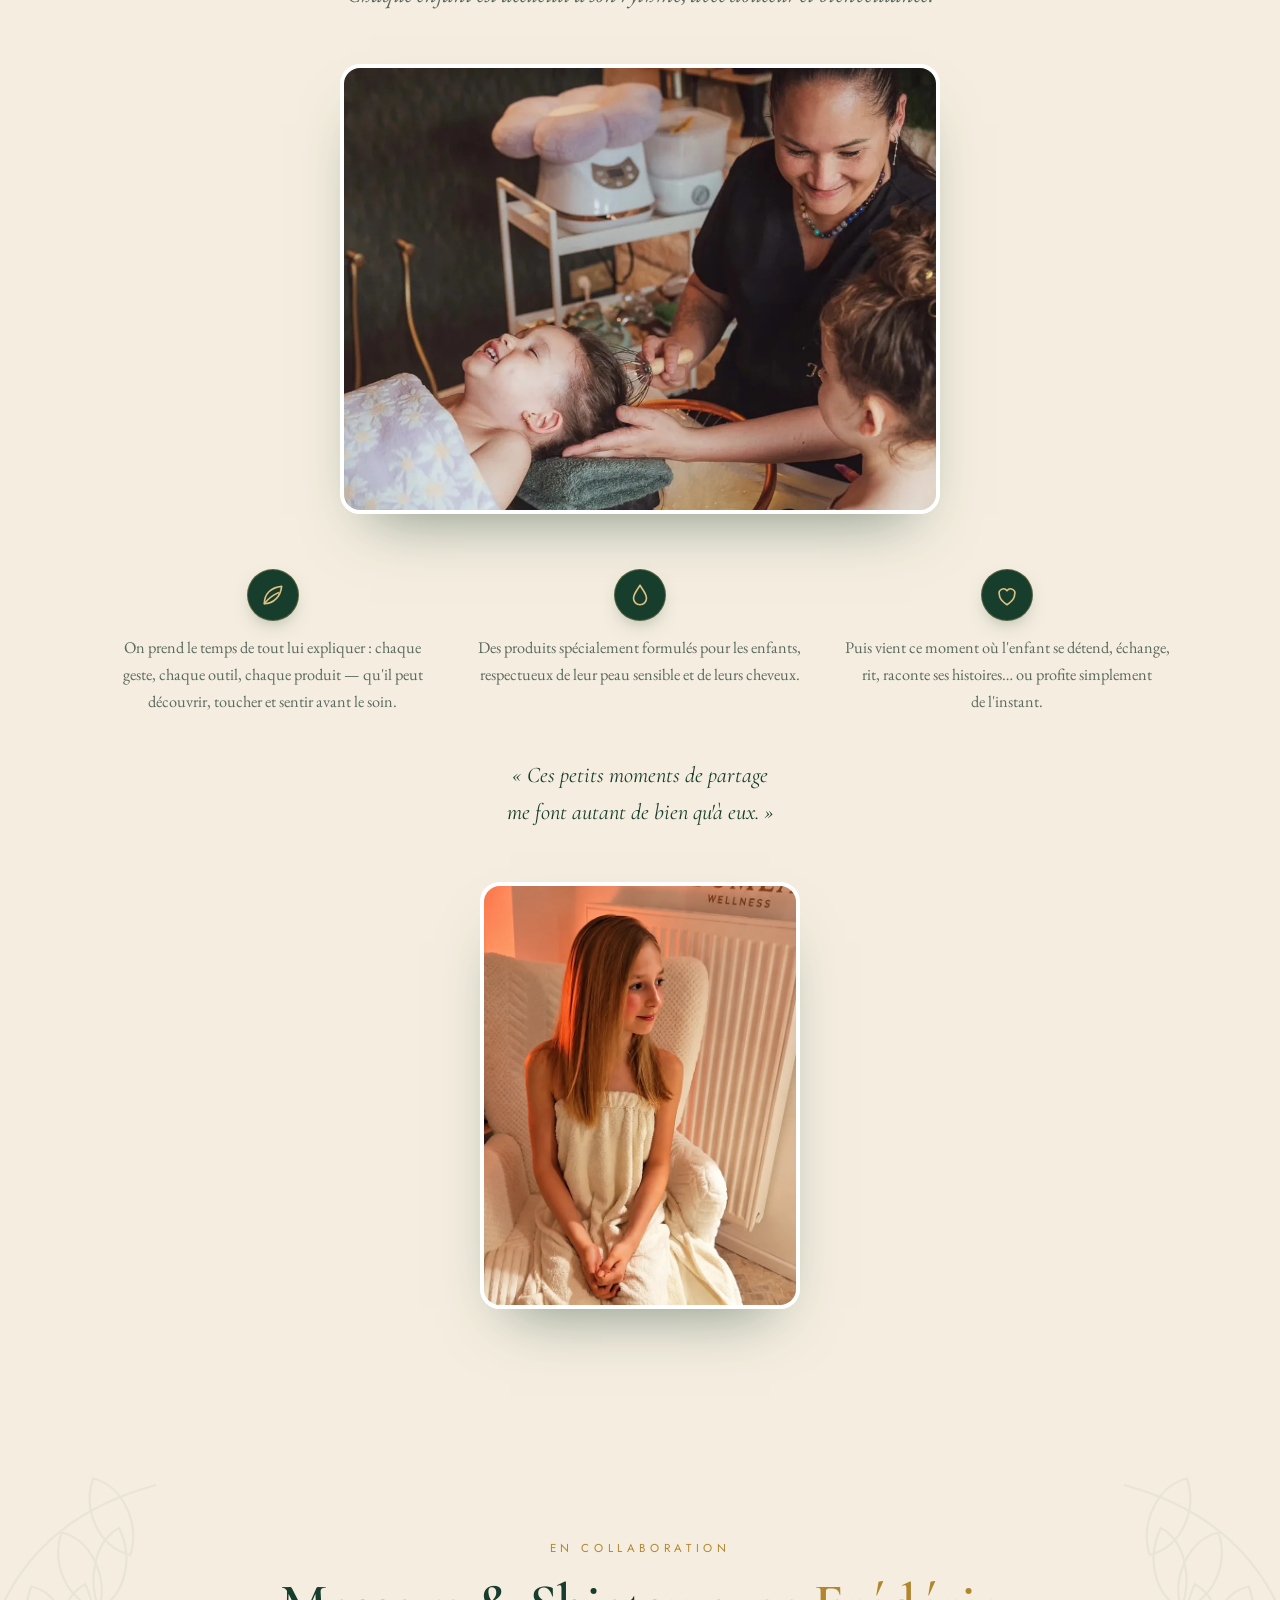
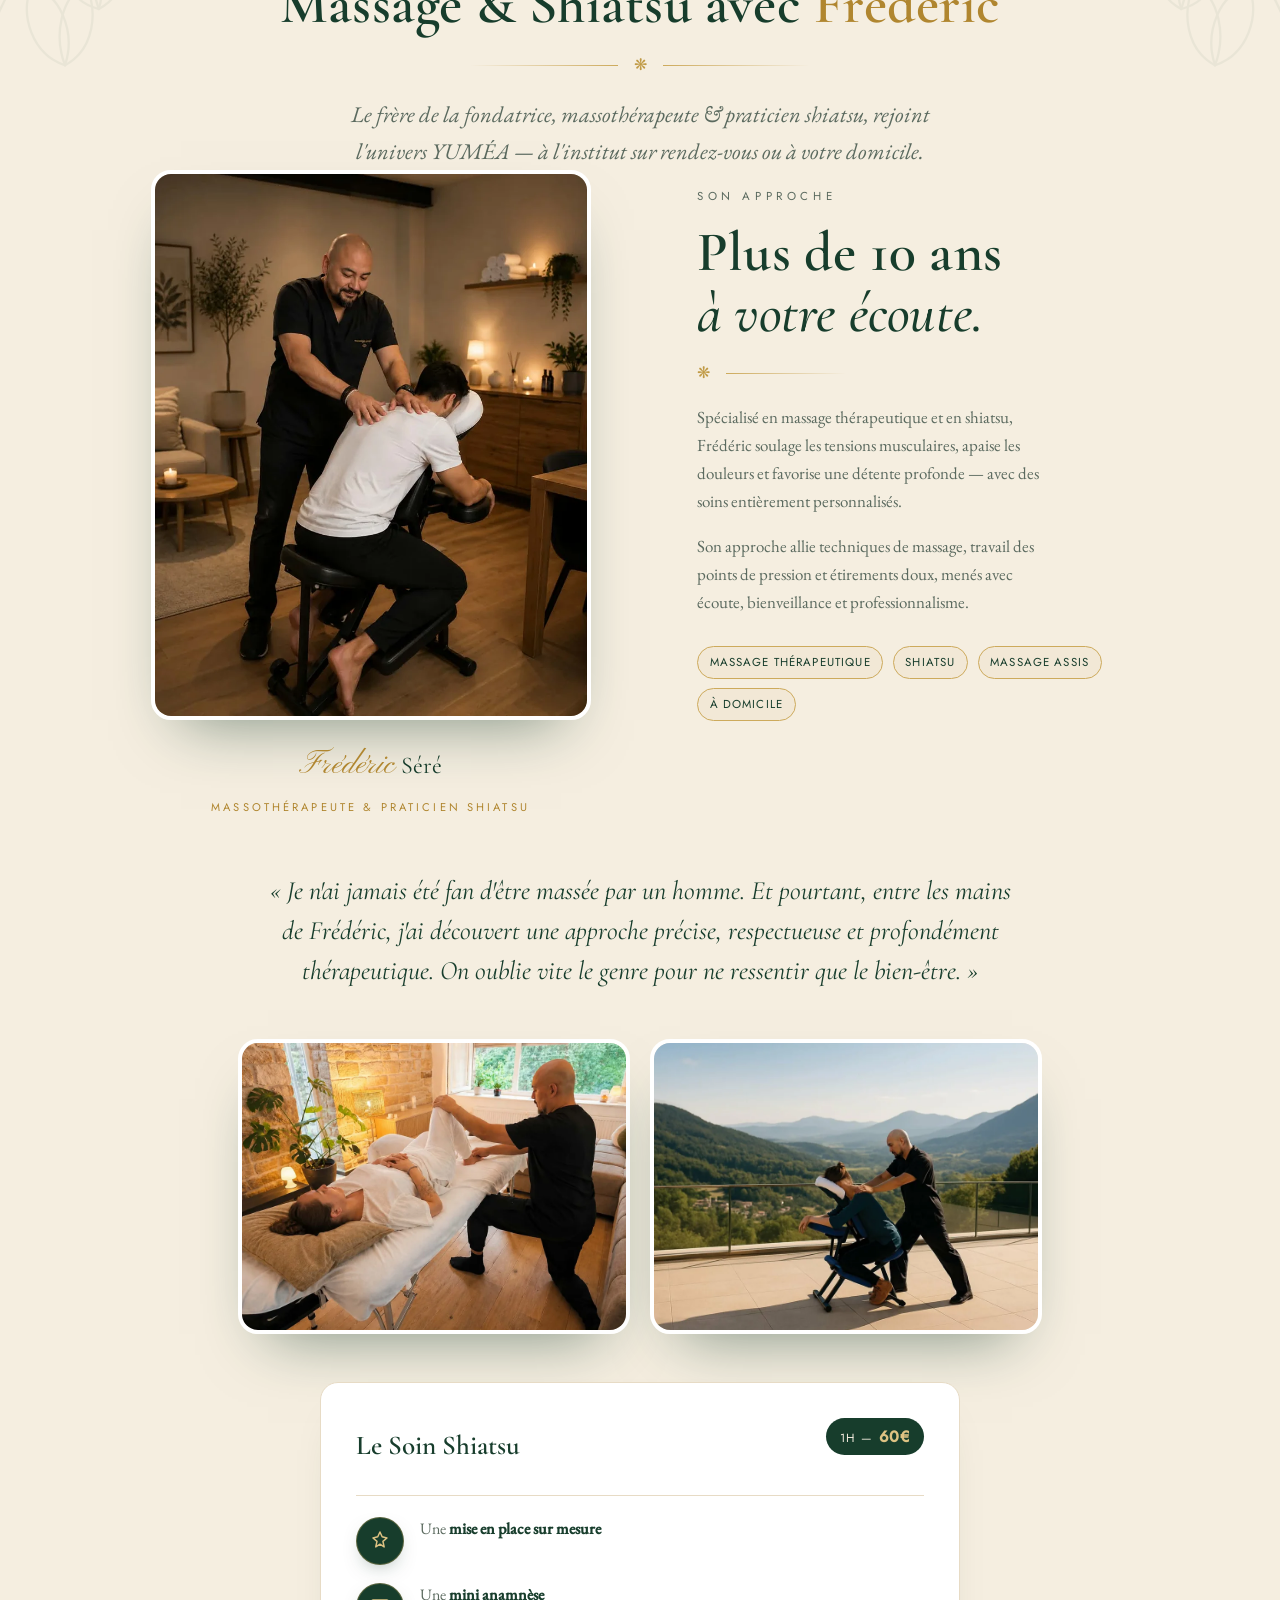
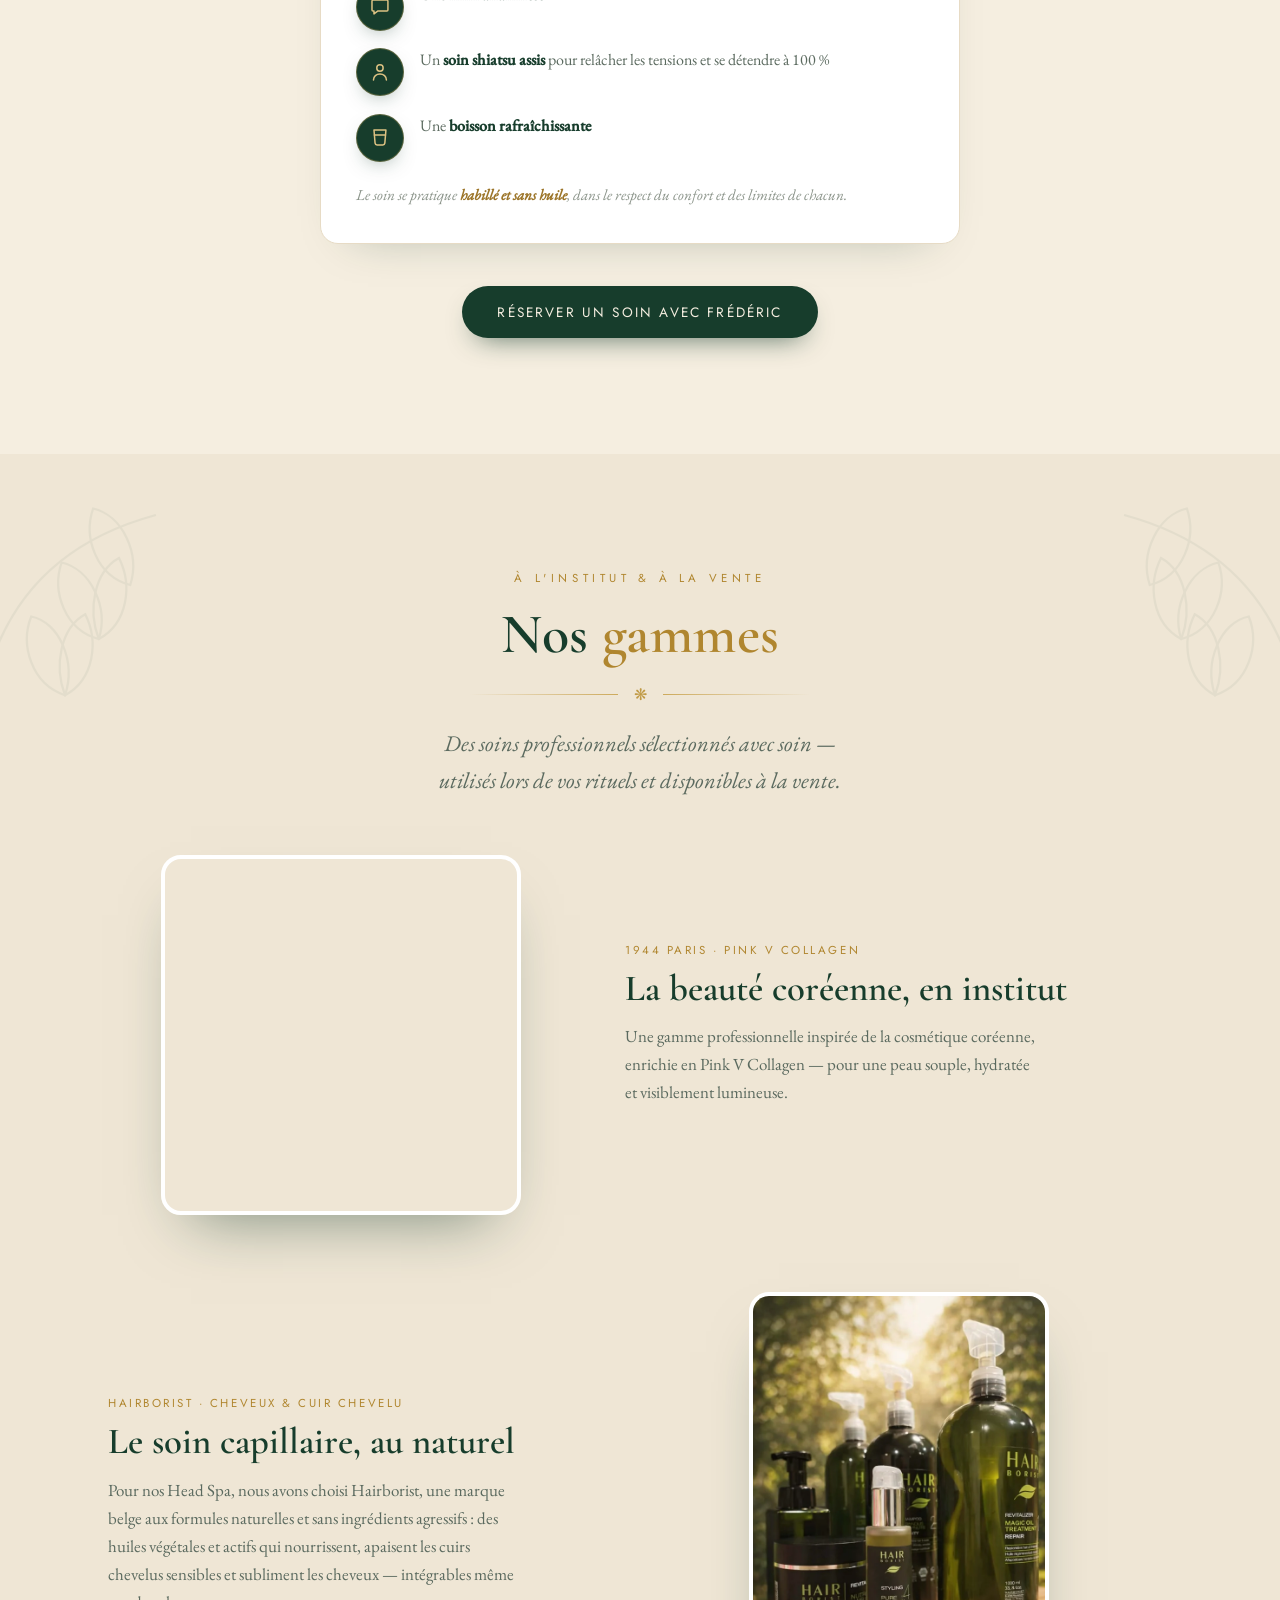
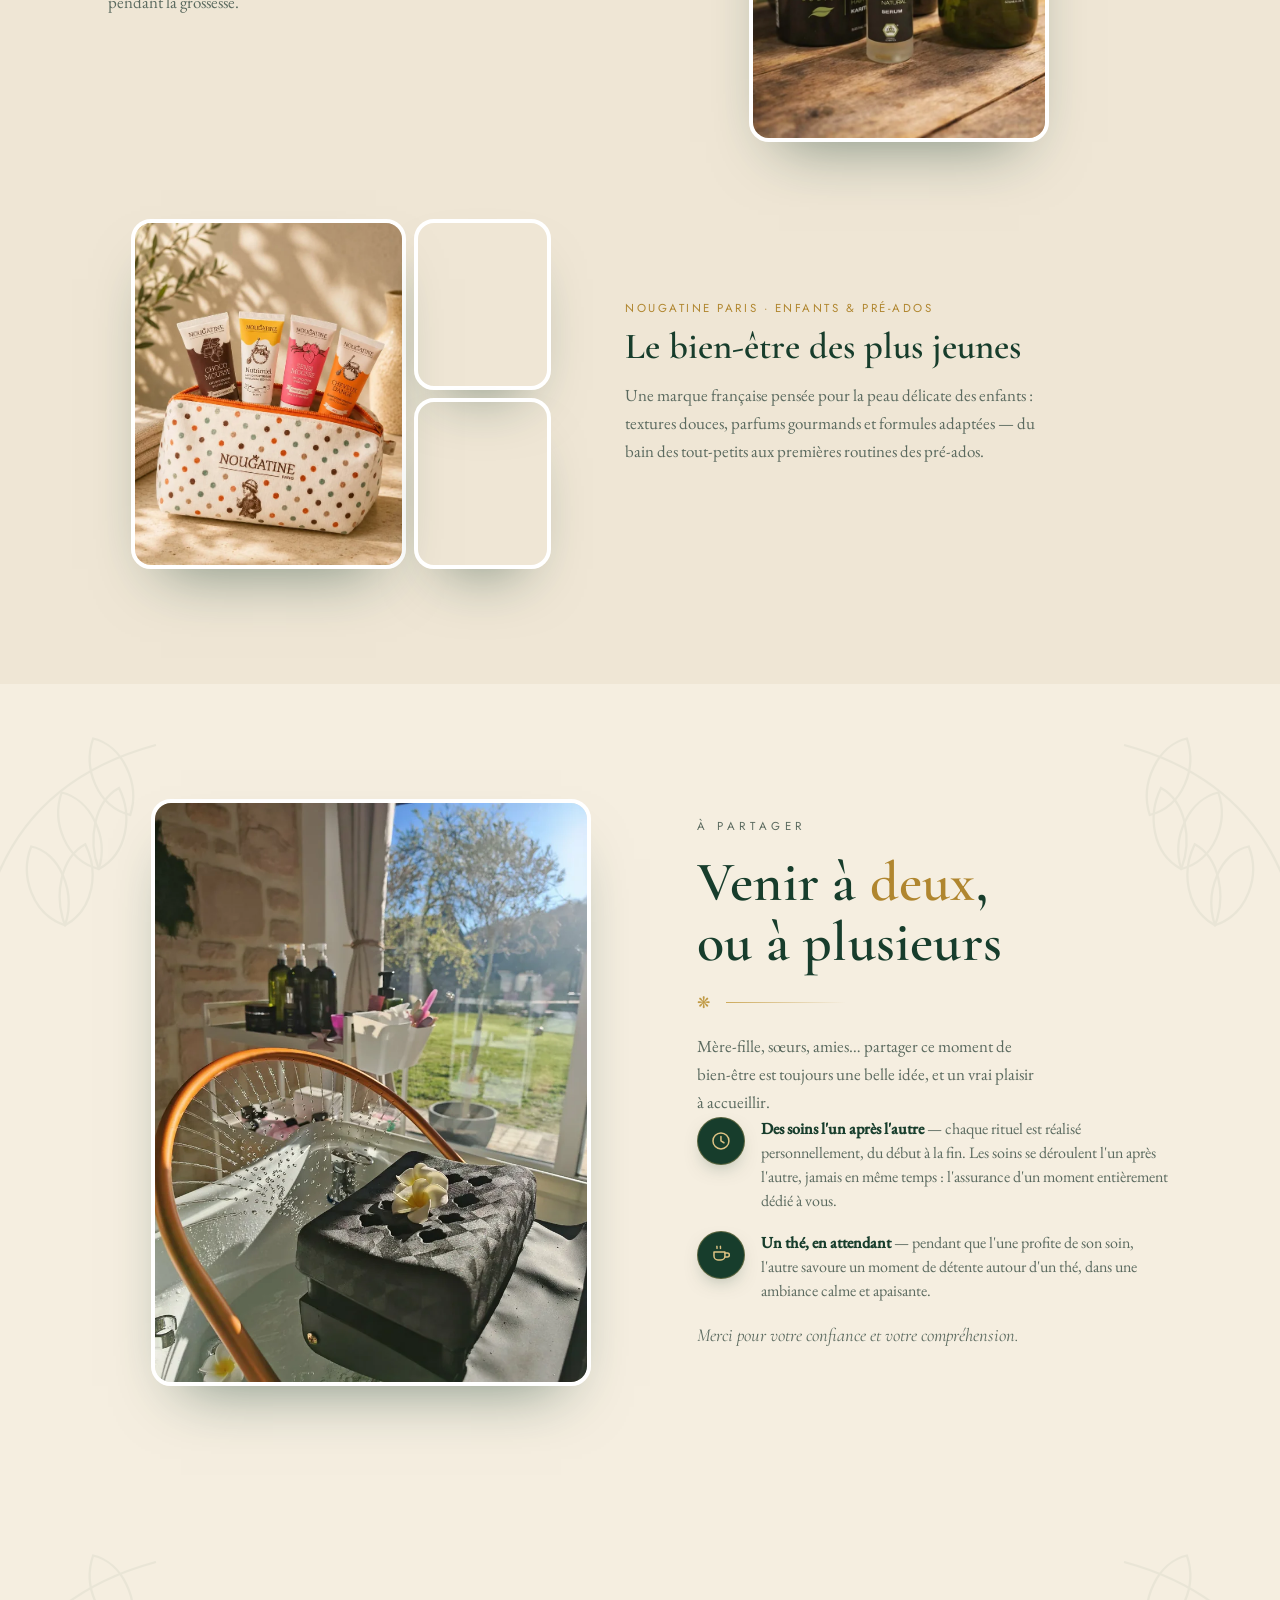
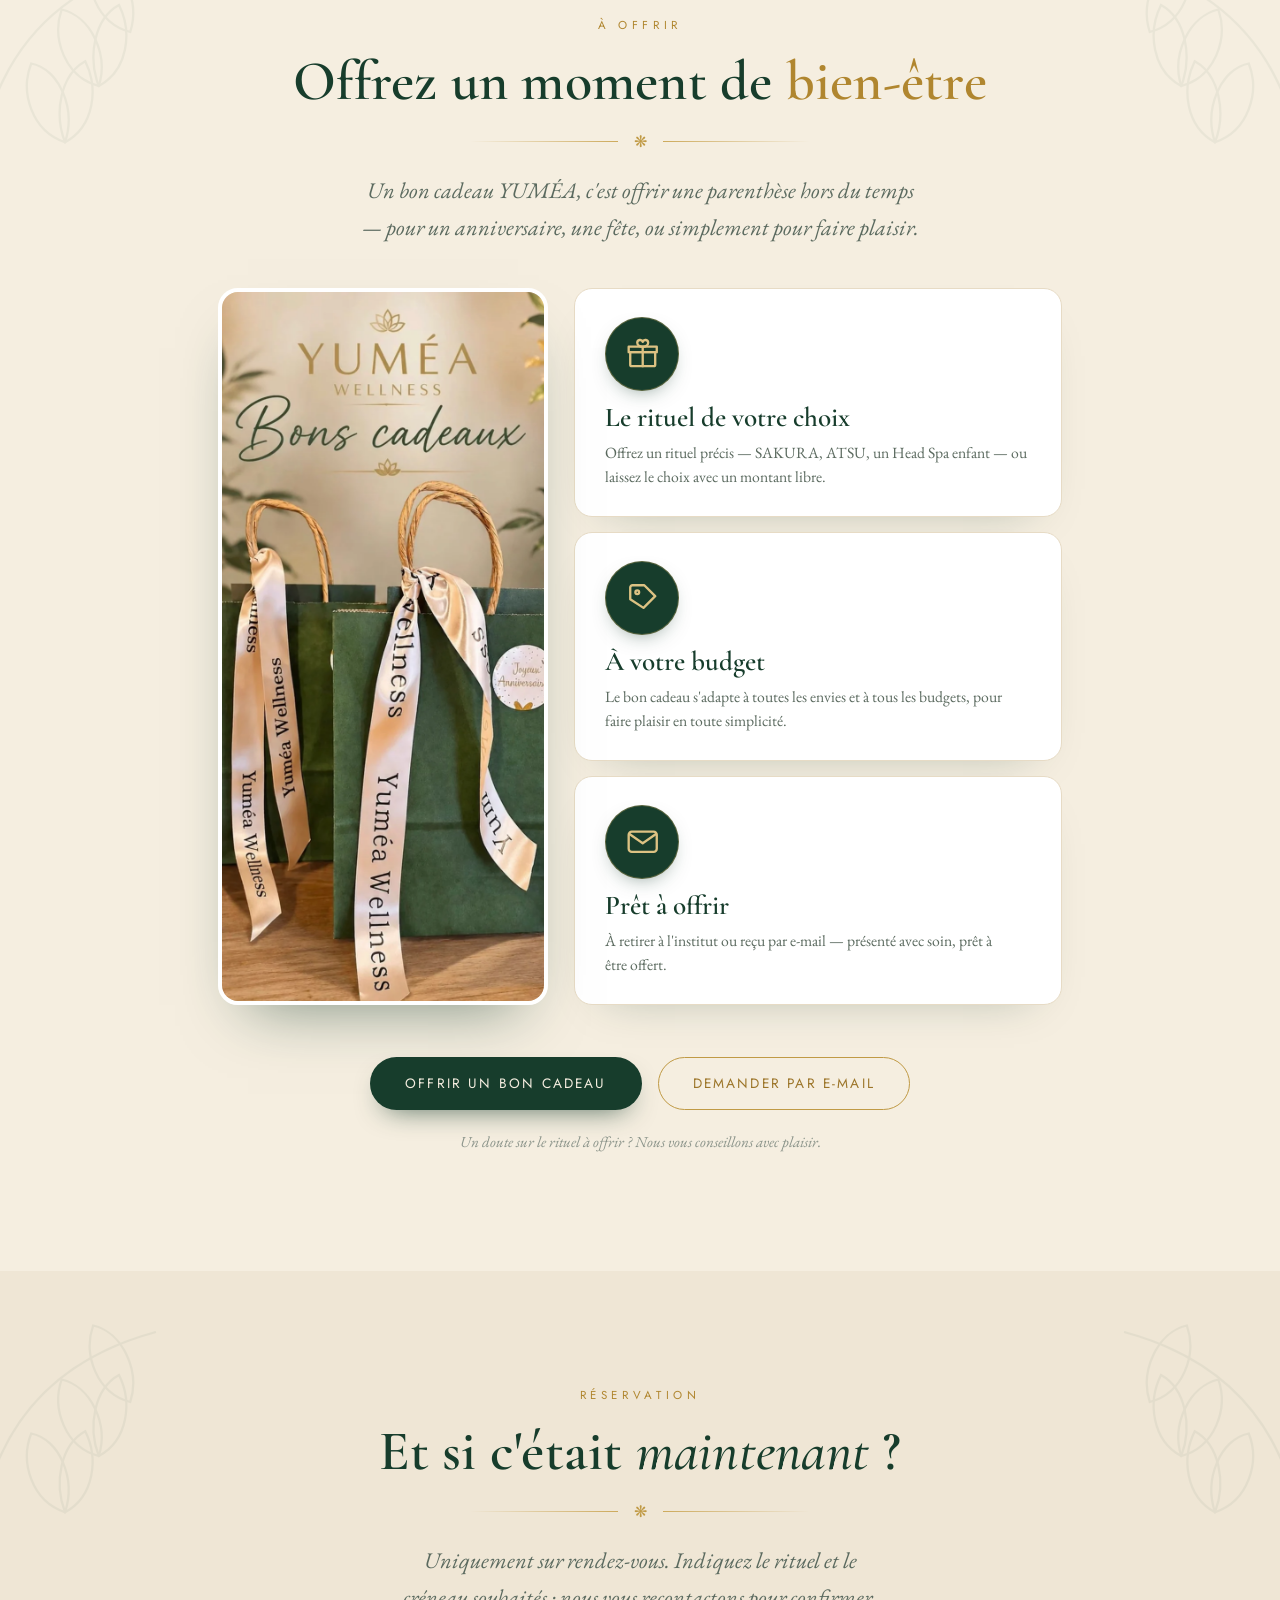
==== commit b899fc0e: "SEO : données structurées enrichies, Open Graph, géo, manifeste, 404, vérif Google Accueil : - Balis" ====
--- a/index.html
+++ b/index.html
@@ -7,19 +7,33 @@
   <meta name="description" content="YUMÉA Wellness, institut dédié au Head Spa japonais, au bien-être et aux soins du visage et du cuir chevelu à Flémalle. Chaque rituel est une expérience sensorielle unique, entièrement personnalisée. Sur rendez-vous." />
   <meta name="theme-color" content="#f2ebdc" />
   <meta name="author" content="YUMÉA Wellness" />
+  <meta name="robots" content="index, follow, max-image-preview:large, max-snippet:-1" />
+  <meta name="google-site-verification" content="DtUUhPwdCRAyD9lQxTbKBeLYezA72KTCBXCnAudRWug" />
   <link rel="canonical" href="https://yumea-wellness.be/" />
+  <link rel="alternate" hreflang="fr-be" href="https://yumea-wellness.be/" />
+  <link rel="alternate" hreflang="x-default" href="https://yumea-wellness.be/" />
+  <link rel="manifest" href="/site.webmanifest" />
+
+  <meta name="geo.region" content="BE-WLG" />
+  <meta name="geo.placename" content="Flémalle, Liège" />
+  <meta name="geo.position" content="50.6006;5.4547" />
+  <meta name="ICBM" content="50.6006, 5.4547" />
+  <meta name="keywords" content="Head Spa Flémalle, Head Spa japonais, spa capillaire Liège, soin cuir chevelu, bien-être Flémalle, massage crânien, kobido, shiatsu Liège, YUMÉA Wellness" />
 
   <meta property="og:type" content="website" />
   <meta property="og:site_name" content="YUMÉA Wellness" />
-  <meta property="og:title" content="YUMÉA Wellness — Du rêve au bien-être" />
-  <meta property="og:description" content="Institut dédié au Head Spa japonais à Flémalle. Vivez une véritable expérience sensorielle, entièrement personnalisée." />
+  <meta property="og:title" content="YUMÉA Wellness — Head Spa japonais à Flémalle" />
+  <meta property="og:description" content="Institut dédié au Head Spa japonais à Flémalle. Vivez une véritable expérience sensorielle, entièrement personnalisée. Sur rendez-vous." />
   <meta property="og:url" content="https://yumea-wellness.be/" />
-  <meta property="og:image" content="https://yumea-wellness.be/assets/logo.jpeg" />
-  <meta property="og:image:width" content="512" />
-  <meta property="og:image:height" content="512" />
-  <meta property="og:image:alt" content="Logo YUMÉA Wellness" />
+  <meta property="og:image" content="https://yumea-wellness.be/assets/institut-nuit.jpg" />
+  <meta property="og:image:width" content="1448" />
+  <meta property="og:image:height" content="1086" />
+  <meta property="og:image:alt" content="La façade illuminée de l'institut YUMÉA Wellness à Flémalle" />
   <meta property="og:locale" content="fr_BE" />
   <meta name="twitter:card" content="summary_large_image" />
+  <meta name="twitter:title" content="YUMÉA Wellness — Head Spa japonais à Flémalle" />
+  <meta name="twitter:description" content="Institut dédié au Head Spa japonais à Flémalle. Une expérience sensorielle unique, entièrement personnalisée. Sur rendez-vous." />
+  <meta name="twitter:image" content="https://yumea-wellness.be/assets/institut-nuit.jpg" />
 
   <link rel="icon" href="assets/favicon.svg" type="image/svg+xml" />
   <link rel="apple-touch-icon" href="assets/logo.jpeg" />
@@ -34,37 +48,77 @@
   <script type="application/ld+json">
   {
     "@context": "https://schema.org",
-    "@type": "HealthAndBeautyBusiness",
-    "name": "YUMÉA Wellness",
-    "description": "Institut dédié au Head Spa japonais, au bien-être et aux soins du visage et du cuir chevelu à Flémalle.",
-    "image": "https://yumea-wellness.be/assets/logo.jpeg",
-    "url": "https://yumea-wellness.be",
-    "telephone": "+32498691136",
-    "email": "contact@yumea-wellness.be",
-    "priceRange": "€€",
-    "currenciesAccepted": "EUR",
-    "address": {
-      "@type": "PostalAddress",
-      "streetAddress": "Rue de la Rochette 66",
-      "postalCode": "4400",
-      "addressLocality": "Flémalle",
-      "addressCountry": "BE"
-    },
-    "vatID": "BE1031330922",
-    "sameAs": [
-      "https://www.instagram.com/yumea_wellness",
-      "https://www.facebook.com/share/1LDt48tVmh/"
-    ],
-    "aggregateRating": {
-      "@type": "AggregateRating",
-      "ratingValue": "5.0",
-      "reviewCount": "9",
-      "bestRating": "5"
-    },
-    "review": [
-      { "@type": "Review", "author": { "@type": "Person", "name": "Sarah VL" }, "reviewRating": { "@type": "Rating", "ratingValue": "5" }, "reviewBody": "Un merveilleux moment hors du temps dans une bulle de bien-être. Quelle bienveillance, quelle douceur, je reviendrai sans aucune hésitation." },
-      { "@type": "Review", "author": { "@type": "Person", "name": "Océane Compart" }, "reviewRating": { "@type": "Rating", "ratingValue": "5" }, "reviewBody": "Un immense merci pour cette expérience incroyable de Head Spa. Jess est vraiment exceptionnelle, passionnée. Je recommande les yeux fermés !" },
-      { "@type": "Review", "author": { "@type": "Person", "name": "Audrey Triffaux" }, "reviewRating": { "@type": "Rating", "ratingValue": "5" }, "reviewBody": "1h30 de détente absolue. Une merveille, ces soins du visage et du cuir chevelu. Nous reviendrons sans aucun doute." }
+    "@graph": [
+      {
+        "@type": ["HealthAndBeautyBusiness", "DaySpa"],
+        "@id": "https://yumea-wellness.be/#business",
+        "name": "YUMÉA Wellness",
+        "alternateName": "Yuméa Wellness — Head Spa japonais",
+        "description": "Institut dédié au Head Spa japonais, au bien-être et aux soins du visage et du cuir chevelu à Flémalle. Rituels sensoriels entièrement personnalisés, sur rendez-vous.",
+        "slogan": "Du rêve au bien-être",
+        "url": "https://yumea-wellness.be/",
+        "logo": "https://yumea-wellness.be/assets/logo.jpeg",
+        "image": [
+          "https://yumea-wellness.be/assets/institut-nuit.jpg",
+          "https://yumea-wellness.be/assets/headspa-vert.webp",
+          "https://yumea-wellness.be/assets/logo.jpeg"
+        ],
+        "telephone": "+32498691136",
+        "email": "contact@yumea-wellness.be",
+        "priceRange": "€€",
+        "currenciesAccepted": "EUR",
+        "paymentAccepted": "Espèces, QR Code",
+        "vatID": "BE1031330922",
+        "knowsLanguage": "fr",
+        "founder": { "@type": "Person", "name": "Jessica Séré", "jobTitle": "Fondatrice" },
+        "address": {
+          "@type": "PostalAddress",
+          "streetAddress": "Rue de la Rochette 66",
+          "postalCode": "4400",
+          "addressLocality": "Flémalle",
+          "addressRegion": "Liège",
+          "addressCountry": "BE"
+        },
+        "geo": { "@type": "GeoCoordinates", "latitude": 50.6006, "longitude": 5.4547 },
+        "hasMap": "https://maps.app.goo.gl/mPKonDmNLAmbDs9bA",
+        "areaServed": [
+          { "@type": "City", "name": "Flémalle" },
+          { "@type": "City", "name": "Liège" },
+          { "@type": "AdministrativeArea", "name": "Province de Liège" }
+        ],
+        "openingHoursSpecification": [
+          { "@type": "OpeningHoursSpecification", "dayOfWeek": ["Monday", "Tuesday", "Wednesday", "Thursday", "Friday"], "opens": "09:00", "closes": "18:00" }
+        ],
+        "sameAs": [
+          "https://www.instagram.com/yumea_wellness",
+          "https://www.facebook.com/share/1LDt48tVmh/",
+          "https://maps.app.goo.gl/mPKonDmNLAmbDs9bA"
+        ],
+        "aggregateRating": { "@type": "AggregateRating", "ratingValue": "5.0", "reviewCount": "9", "bestRating": "5" },
+        "review": [
+          { "@type": "Review", "author": { "@type": "Person", "name": "Sarah VL" }, "reviewRating": { "@type": "Rating", "ratingValue": "5" }, "reviewBody": "Un merveilleux moment hors du temps dans une bulle de bien-être. Quelle bienveillance, quelle douceur, je reviendrai sans aucune hésitation." },
+          { "@type": "Review", "author": { "@type": "Person", "name": "Océane Compart" }, "reviewRating": { "@type": "Rating", "ratingValue": "5" }, "reviewBody": "Un immense merci pour cette expérience incroyable de Head Spa. Jess est vraiment exceptionnelle, passionnée. Je recommande les yeux fermés !" },
+          { "@type": "Review", "author": { "@type": "Person", "name": "Audrey Triffaux" }, "reviewRating": { "@type": "Rating", "ratingValue": "5" }, "reviewBody": "1h30 de détente absolue. Une merveille, ces soins du visage et du cuir chevelu. Nous reviendrons sans aucun doute." }
+        ],
+        "hasOfferCatalog": {
+          "@type": "OfferCatalog",
+          "name": "Soins & rituels YUMÉA Wellness",
+          "itemListElement": [
+            { "@type": "Offer", "priceCurrency": "EUR", "price": "80", "availability": "https://schema.org/InStock", "itemOffered": { "@type": "Service", "name": "Rituel SAKURA — Head Spa japonais (50 min)", "description": "L'invitation idéale pour découvrir le Head Spa japonais : massage ciblé, soin du cuir chevelu et fumigation.", "serviceType": "Head Spa" } },
+            { "@type": "Offer", "priceCurrency": "EUR", "price": "130", "availability": "https://schema.org/InStock", "itemOffered": { "@type": "Service", "name": "Rituel ATSU — Head Spa signature (90 min)", "description": "Le rituel complet : soin du visage, massage relaxant et masque au karité, pour une détente profonde du corps et de l'esprit.", "serviceType": "Head Spa" } },
+            { "@type": "Offer", "priceCurrency": "EUR", "price": "40", "priceSpecification": { "@type": "PriceSpecification", "minPrice": "40", "priceCurrency": "EUR" }, "availability": "https://schema.org/InStock", "itemOffered": { "@type": "Service", "name": "Head Spa enfant", "description": "Un moment tout en douceur pour découvrir le bien-être, adapté aux plus jeunes.", "serviceType": "Head Spa enfant" } },
+            { "@type": "Offer", "priceCurrency": "EUR", "price": "60", "availability": "https://schema.org/InStock", "itemOffered": { "@type": "Service", "name": "Soin Shiatsu (60 min)", "description": "Massage thérapeutique et shiatsu avec Frédéric Séré, à l'institut sur rendez-vous ou à domicile.", "serviceType": "Massage & Shiatsu" } }
+          ]
+        }
+      },
+      {
+        "@type": "WebSite",
+        "@id": "https://yumea-wellness.be/#website",
+        "url": "https://yumea-wellness.be/",
+        "name": "YUMÉA Wellness",
+        "inLanguage": "fr-BE",
+        "publisher": { "@id": "https://yumea-wellness.be/#business" }
+      }
     ]
   }
   </script>
